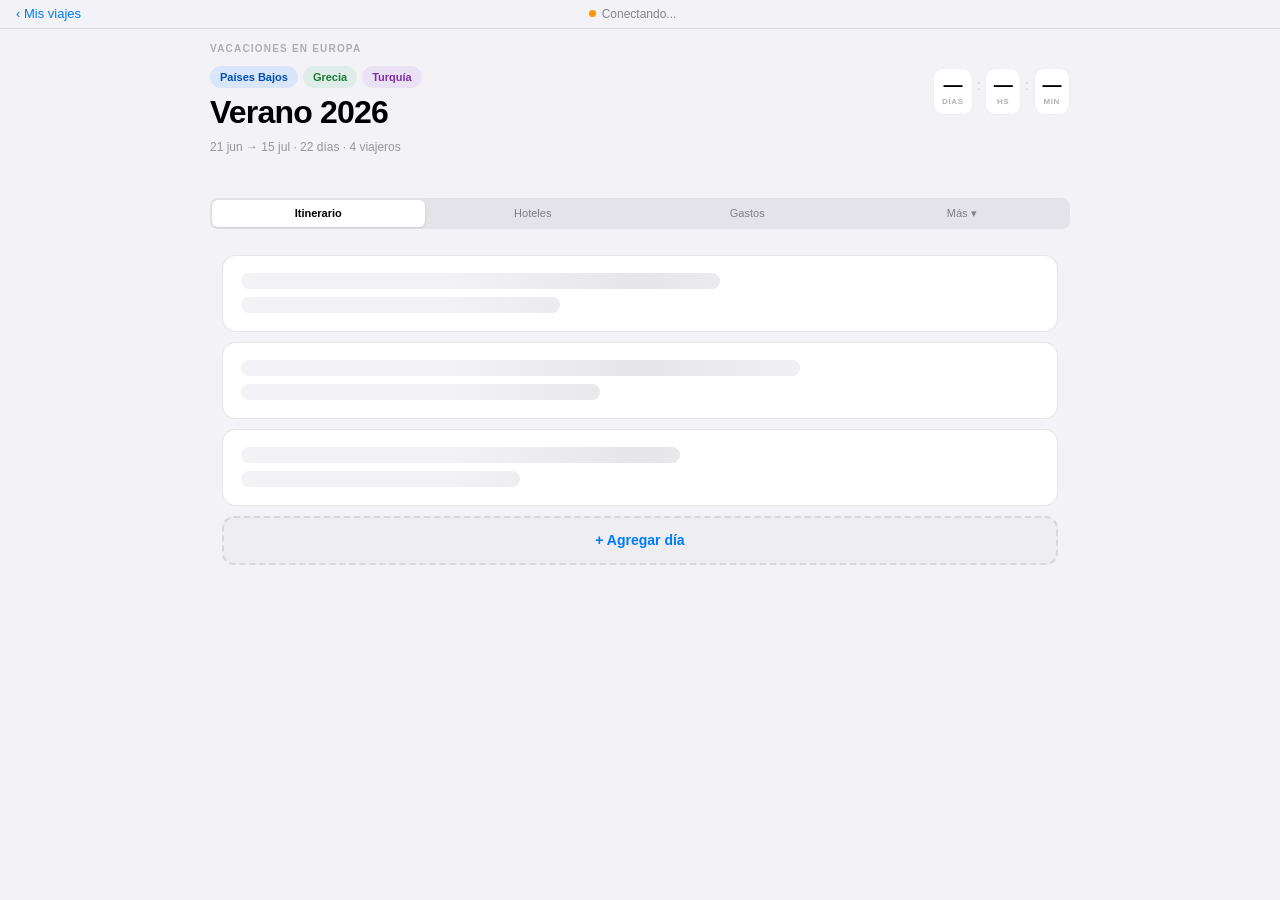
==== app.html @ 36679f36 "rename: tripplanner.html → app.html, update all references Co-Authored-By: Claude Sonnet 4.6 <norepl" ====
<!DOCTYPE html>
<html lang="es">
<head>
<meta charset="UTF-8">
<meta name="viewport" content="width=device-width, initial-scale=1.0, viewport-fit=cover">
<title>TABI</title>
<meta name="mobile-web-app-capable" content="yes">
<meta name="apple-mobile-web-app-capable" content="yes">
<meta name="apple-mobile-web-app-status-bar-style" content="default">
<meta name="apple-mobile-web-app-title" content="TABI">
<meta name="theme-color" content="#F2F2F7">
<link rel="apple-touch-icon" href="tabi-icon.png">
<link rel="icon" type="image/png" href="tabi-icon.png">
<meta name="description" content="TABI — Tu app de viajes compartidos">
<meta http-equiv="Cache-Control" content="no-cache, no-store, must-revalidate">
<meta http-equiv="Pragma" content="no-cache">
<meta http-equiv="Expires" content="0">
<link rel="preconnect" href="https://fonts.googleapis.com">
<link rel="preconnect" href="https://fonts.gstatic.com" crossorigin>
<link href="https://fonts.googleapis.com/css2?family=Lato:wght@400;700&display=swap" rel="stylesheet">
<style>
*{box-sizing:border-box;margin:0;padding:0}
:root{
  --bg:#F2F2F7;--card:#FFFFFF;--sand:#F2F2F7;--sand2:#E5E5EA;
  --ink:#000;--ink2:#1C1C1E;--muted:rgba(60,60,67,.6);--muted2:rgba(60,60,67,.35);
  --border:rgba(60,60,67,.12);--border-s:rgba(60,60,67,.08);
  --accent:#007AFF;--accent-light:rgba(0,122,255,.08);
  --success:#34C759;--warn:#FF9500;--terra:#FF3B30;--terra-light:#FFF5F5;
  --stat:#000;--tr:0.2s;--page-bg:#F2F2F7;
  --hero-bg:#F2F2F7;--hero-bg2:#F2F2F7;--hero-accent:#007AFF;
  --hero-s1:#007AFF;--hero-s2:#34C759;--hero-s3:#FF9500;
  --nav-bg:#F2F2F7;--nav-border:rgba(60,60,67,.12);--nav-active:#000;
}
[data-theme="grecia"]{--page-bg:#F2F2F7}
[data-theme="turquia"]{--page-bg:#F2F2F7}
body,div,button,input,select,textarea,span,p{transition:none;}
html{scroll-behavior:smooth;-webkit-text-size-adjust:100%}
body{font-family:-apple-system,BlinkMacSystemFont,'SF Pro Text','Helvetica Neue',sans-serif;background:var(--bg);color:var(--ink);font-size:16px;line-height:1.5;-webkit-font-smoothing:antialiased}
.nav{-webkit-overflow-scrolling:touch}
button,a,[onclick]{-webkit-tap-highlight-color:transparent}
input,select,textarea{-webkit-appearance:none;appearance:none;border-radius:9px}
.sync-bar{background:var(--bg);color:var(--muted);font-size:12px;font-weight:500;text-align:center;padding:4px 16px;display:flex;align-items:center;justify-content:space-between;border-bottom:0.5px solid var(--border);position:sticky;top:0;z-index:101}
.sdot{width:7px;height:7px;border-radius:50%;background:#34C759;flex-shrink:0;transition:background .3s}
.sdot.warn{background:#FF9500}.sdot.err{background:#FF3B30}
.hero{background:var(--bg);color:var(--ink);padding:12px 20px 20px;position:relative}
.hero::after{display:none}
.hi{max-width:860px;margin:0 auto}
.hero-dest{display:none}
.hero h1{font-weight:700;font-size:30px;line-height:1.05;letter-spacing:-.5px;color:#000;font-family:-apple-system,BlinkMacSystemFont,'SF Pro Display',sans-serif}
.hero h1 em{font-style:italic;font-weight:300;color:rgba(60,60,67,.45);font-size:88%}
.hero-sub{font-size:12px;color:rgba(60,60,67,.5);margin-top:3px;margin-bottom:8px;font-weight:400}
.travelers{display:flex;align-items:center;flex-wrap:nowrap;gap:0;margin-bottom:0}
.traveler{display:flex;align-items:center;gap:0}
.av{width:26px;height:26px;border-radius:50%;display:flex;align-items:center;justify-content:center;font-size:9px;font-weight:700;flex-shrink:0;border:2.5px solid var(--bg);overflow:hidden;cursor:pointer;position:relative;margin-left:-6px}
.av img{width:100%;height:100%;object-fit:cover;display:block}
.av.np{background:var(--avbg,#1B5E8E);color:#fff}
.av1{--avbg:#1B5E8E}.av2{--avbg:#7B3020}.av3{--avbg:#155A30}.av4{--avbg:#5E2E8E}
.av-up{position:absolute;bottom:-2px;right:-2px;width:14px;height:14px;background:var(--nav-bg);border-radius:50%;display:flex;align-items:center;justify-content:center;font-size:7px;border:1.5px solid #fff;pointer-events:none;cursor:pointer;opacity:.85}
.traveler span{display:none}
.traveler:first-child .av{margin-left:0}
.traveler-names{font-size:11px;color:rgba(60,60,67,.5);margin-left:8px;font-weight:400}
.theme-row{display:none;align-items:center;gap:6px;margin-top:1.25rem;background:rgba(0,0,0,.2);border-radius:10px;padding:7px 12px;flex-wrap:wrap}
.theme-row span{font-size:11px;color:rgba(255,255,255,.45);font-weight:700;letter-spacing:.1em;text-transform:uppercase}
.tbtn{border:2px solid transparent;border-radius:16px;padding:4px 12px;font-size:12px;font-weight:700;cursor:pointer;font-family:'Lato',sans-serif;opacity:.7;transition:all .3s}
.tbtn:hover{opacity:1}.tbtn.on{opacity:1;border-color:rgba(255,255,255,.7);color:#fff}
.tbtn[data-t="amsterdam"]{background:rgba(40,116,166,.6);color:#A8D4F5}
.tbtn[data-t="grecia"]{background:rgba(26,143,202,.6);color:#AADDF5}
.tbtn[data-t="turquia"]{background:rgba(0,131,143,.6);color:#A0EEF5}
.hero-stats{display:none}
.hstat p:first-child{font-size:10px;letter-spacing:.14em;text-transform:uppercase;color:rgba(255,255,255,.4);margin-bottom:2px;font-weight:700}
.hstat p:last-child{font-family:-apple-system,BlinkMacSystemFont,'SF Pro Display',sans-serif;font-size:1.8rem;font-weight:700}
.ebanner{background:#FFF8E7;border-bottom:2px solid #E8A020;padding:.6rem 2rem;font-size:14px;font-weight:700;color:#7A4A00;text-align:center;display:none}
.ebanner.show{display:block}
.nav-wrap{background:var(--bg);position:sticky;top:0;z-index:100;border-bottom:none;padding:6px 14px 0}
.nav-wrap::after{display:none}
.nav{max-width:860px;margin:0 auto;display:flex;background:rgba(118,118,128,.12);border-radius:8px;padding:2px;gap:2px;overflow:hidden;scrollbar-width:none}
.nav::-webkit-scrollbar{display:none}
.ntab{flex:1;padding:5px 4px;font-size:11px;font-weight:500;color:rgba(60,60,67,.6);cursor:pointer;white-space:nowrap;border-bottom:none;border-radius:6px;text-align:center;transition:all .15s;margin-bottom:0;min-width:0;overflow:hidden;text-overflow:ellipsis}
.ntab:hover{color:#000}.ntab.active{color:#000;font-weight:600;background:#fff;box-shadow:0 1px 3px rgba(0,0,0,.1)}
.ntab-edit{color:var(--accent) !important;font-size:11px}
.main{max-width:860px;margin:0 auto;padding:1rem}
.section{display:none}.section.active{display:block}
.stats-grid{display:grid;grid-template-columns:repeat(4,minmax(0,1fr));gap:10px;margin-bottom:1.75rem}
.scard{background:var(--card);border:1.5px solid var(--border);border-radius:12px;padding:14px;text-align:center}
.scard p:first-child{font-size:11px;text-transform:uppercase;letter-spacing:.1em;color:var(--muted);margin-bottom:4px;font-weight:700}
.scard p:last-child{font-family:-apple-system,BlinkMacSystemFont,'SF Pro Display',sans-serif;font-size:1.9rem;font-weight:700;color:var(--stat)}

/* WEATHER CHIP */
.weather-chip{display:inline-flex;align-items:center;gap:5px;font-size:12px;font-weight:700;padding:3px 10px;border-radius:12px;background:rgba(255,255,255,.12);color:rgba(255,255,255,.9);margin-left:8px;vertical-align:middle}
.weather-chip-day{display:inline-flex;align-items:center;gap:5px;font-size:12px;font-weight:700;padding:3px 10px;border-radius:12px;background:var(--accent-light);color:var(--accent);border:1px solid var(--border-s)}

/* DAY CARDS */
.day-card{background:#fff;border-radius:12px;margin-bottom:6px;overflow:hidden;scroll-margin-top:140px}
.day-hd{display:flex;align-items:center;gap:10px;padding:12px 14px;cursor:pointer}
.cpill{font-size:11px;font-weight:700;letter-spacing:.06em;text-transform:uppercase;padding:4px 11px;border-radius:20px;white-space:nowrap;flex-shrink:0}
.p-amsterdam{background:rgba(0,122,255,.1);color:#004DB3}
.p-grecia{background:rgba(52,199,89,.1);color:#1A7A35}
.p-turquia{background:rgba(175,82,222,.1);color:#7B2FA8}
.p-transito{background:rgba(142,142,147,.12);color:#48484A}
.day-info{flex:1;min-width:0;cursor:pointer}
.day-info strong{font-size:15px;font-weight:600;display:block;color:#000;line-height:1.3}
.day-info .day-meta{font-size:12px;color:var(--muted);display:flex;align-items:center;gap:5px;flex-wrap:wrap;margin-top:2px}
.day-actions{display:flex;gap:6px;align-items:center}
.ibtn{background:var(--card);border:0.5px solid var(--border);border-radius:8px;padding:5px 10px;cursor:pointer;font-size:13px;font-weight:500;color:var(--ink2);white-space:nowrap}
.ibtn:hover{background:var(--accent-light);border-color:var(--accent)}
.chev{font-size:13px;color:#C7C7CC;transition:transform .2s;cursor:pointer;flex-shrink:0;font-weight:300;width:32px;height:32px;display:flex;align-items:center;justify-content:center;border-radius:8px;margin:-4px}
.chev.open{transform:rotate(90deg)}
.day-body{display:none;border-top:0.5px solid var(--border-s)}.day-body.open{display:block}
.elist{padding:.2rem .6rem .4rem}

/* EVENT CARDS */
.ecard{background:var(--card);border:none;border-radius:0;margin:0;overflow:hidden;border-bottom:0.5px solid var(--border-s)}
.ecard-hd{display:flex;gap:10px;align-items:center;padding:10px 14px}
.ecard-opts-btn{width:28px;height:28px;border-radius:6px;border:none;background:rgba(60,60,67,.06);cursor:pointer;display:flex;align-items:center;justify-content:center;font-size:14px;color:var(--muted);flex-shrink:0;transition:background .15s}
.ecard-opts-btn:hover{background:var(--accent-light);color:var(--accent)}
.etype-icon{width:10px;height:10px;border-radius:50%;display:flex;align-items:center;justify-content:center;font-size:0;flex-shrink:0}
.etype-vuelo{background:#007AFF}.etype-hotel{background:#34C759}.etype-actividad{background:#FF9500}
.etype-restaurante{background:#FF2D55}.etype-traslado{background:#8E8E93}.etype-otro{background:#AF52DE}
.ecard-main{flex:1;min-width:0}
.ecard-title{font-size:15px;font-weight:500;color:#000;display:flex;align-items:center;gap:6px;flex-wrap:wrap;min-width:0}
.ecard-sub{font-size:13px;color:var(--muted);margin-top:2px}
.ecard-time{font-size:12px;font-weight:700;color:var(--accent);background:var(--accent-light);padding:2px 8px;border-radius:8px;white-space:nowrap;flex-shrink:0}
.ecard-actions{display:flex;gap:4px;align-items:flex-start;flex-shrink:0}
.badge-pago{font-size:9px;font-weight:600;padding:2px 6px;border-radius:20px;white-space:nowrap}
.badge-pago.si{background:rgba(52,199,89,.15);color:#1A7A35}
.badge-pago.no{background:rgba(255,149,0,.15);color:#A05000}
.edetails{padding:0 1rem .7rem 3.5rem;display:grid;grid-template-columns:1fr 1fr;gap:6px}
.edetail{background:var(--sand);border-radius:8px;padding:6px 9px;border:1px solid var(--border-s)}
.edetail label{font-size:10px;text-transform:uppercase;letter-spacing:.07em;color:var(--muted);display:block;margin-bottom:2px;font-weight:700}
.edetail p{font-size:13px;font-weight:700;color:var(--ink);word-break:break-word}
.edetail.full{grid-column:1/-1}
.edetail a{color:var(--accent);text-decoration:none;font-weight:700}

/* ACTION BUTTONS on events */
.ecard-btns{display:flex;gap:6px;flex-wrap:wrap;padding:0 1rem .75rem 3.5rem}
.action-btn{display:inline-flex;align-items:center;gap:5px;font-size:12px;font-weight:700;padding:6px 12px;border-radius:8px;border:1.5px solid var(--border);background:var(--card);color:var(--ink2);cursor:pointer;text-decoration:none;transition:all .15s;min-height:36px;white-space:nowrap}
.action-btn:hover{background:var(--accent-light);border-color:var(--accent);color:var(--accent)}
/* PRIMARY — full color, prominent */
.action-btn.action-primary{background:var(--accent);color:#fff;border-color:var(--accent);font-size:13px;padding:8px 16px}
.action-btn.action-primary:hover{opacity:.88;background:var(--accent)}
/* SECONDARY — outlined, subtle */
.action-btn.action-secondary{background:var(--card);color:var(--accent);border-color:var(--accent);font-size:12px}
.action-btn.action-secondary:hover{background:var(--accent-light)}
/* Legacy classes kept for compat */
.action-btn.flight{border-color:#B5CCEE;color:#1E4F8C;background:#DDEEFF}
.action-btn.maps{border-color:#A5CCB5;color:#1A6B3A;background:#DDEEE5}
.action-btn.route{border-color:#E0C090;color:#6A3500;background:#FFF0D8}

/* ROUTE CONNECTOR */
.route-connector{display:flex;align-items:center;gap:8px;padding:4px 1rem 4px 3.5rem;margin:0}
.route-line{width:2px;height:20px;background:var(--border);border-radius:1px;flex-shrink:0;margin-left:17px}
.route-btn{font-size:11px;font-weight:700;color:var(--accent);background:var(--accent-light);border:1px solid var(--border-s);border-radius:8px;padding:3px 10px;cursor:pointer;text-decoration:none;white-space:nowrap}
.route-btn:hover{background:var(--accent);color:#fff}

/* HOTELS */
.hotel-card{background:var(--card);border:none;border-radius:12px;padding:1.25rem;margin-bottom:8px}
.hotel-head{display:flex;align-items:flex-start;justify-content:space-between;margin-bottom:12px;gap:10px}
.hotel-name{font-size:1.1rem;font-weight:700;color:#000}
.hfields{display:grid;grid-template-columns:repeat(auto-fit,minmax(120px,1fr));gap:10px;margin-bottom:10px}
.hfield{background:var(--sand);border:1px solid var(--sand2);border-radius:8px;padding:9px 11px}
.hfield label{font-size:10px;text-transform:uppercase;letter-spacing:.08em;color:var(--muted);display:block;margin-bottom:3px;font-weight:700}
.hfield p{font-size:14px;font-weight:700;color:var(--ink)}
.hfield a{color:var(--accent);font-weight:700;text-decoration:none;font-size:13px}
.hotel-obs{font-size:13px;color:var(--warn);background:var(--terra-light);border-left:3px solid var(--terra);border-radius:0 8px 8px 0;padding:9px 13px;font-weight:700;line-height:1.5}

/* CHECKLIST */
.prog-wrap{margin-bottom:1.75rem}
.prog-label{display:flex;justify-content:space-between;margin-bottom:6px}
.prog-label span{font-size:14px;color:var(--ink2);font-weight:700}
.prog-label strong{font-size:14px;color:var(--success);font-weight:700}
.pbar{height:8px;background:var(--border-s);border-radius:4px;overflow:hidden;border:1px solid var(--border)}
.pfill{height:100%;background:var(--success);border-radius:4px;transition:width .4s ease}
.cgroup{margin-bottom:1.75rem}
.cg-title{font-size:12px;text-transform:uppercase;letter-spacing:.14em;color:var(--stat);font-weight:700;margin-bottom:8px;padding-bottom:8px;border-bottom:2px solid var(--border);display:flex;justify-content:space-between;align-items:center}
.citem{display:flex;align-items:flex-start;gap:12px;padding:9px 0;border-bottom:1px solid var(--border-s)}
.citem:last-child{border-bottom:none}
.citem input[type=checkbox]{width:20px;height:20px;margin-top:1px;cursor:pointer;accent-color:var(--success);flex-shrink:0}
.citem label{font-size:15px;color:var(--ink);cursor:pointer;flex:1;line-height:1.5}
.citem.done label{text-decoration:line-through;color:var(--muted)}

/* NOTAS */
.note-card{background:var(--card);border:1.5px solid var(--border);border-radius:14px;padding:1.1rem 1.35rem;margin-bottom:10px}
.note-hd{display:flex;align-items:center;gap:10px;margin-bottom:8px}
.note-hd strong{font-size:14px;font-weight:700;color:var(--ink)}
.note-hd time{font-size:12px;color:var(--muted);margin-left:auto;font-weight:700}
.xbtn{background:none;border:none;cursor:pointer;color:var(--muted);font-size:18px;padding:0 3px;line-height:1}
.xbtn:hover{color:#c0392b}
.note-text{font-size:15px;color:var(--ink2);line-height:1.65}
.compose{background:var(--card);border:1.5px solid var(--border);border-radius:14px;padding:1.1rem 1.35rem;margin-top:6px}
.compose textarea{width:100%;background:none;border:none;outline:none;font-family:'Lato',sans-serif;font-size:15px;color:var(--ink);resize:none;line-height:1.65}
.compose-ft{display:flex;align-items:center;justify-content:space-between;margin-top:10px;padding-top:10px;border-top:1px solid var(--border-s);flex-wrap:wrap;gap:8px}
.pbtns{display:flex;gap:7px;flex-wrap:wrap}
.pbtn{width:36px;height:36px;border-radius:50%;border:3px solid transparent;cursor:pointer;font-size:11px;font-weight:700;display:flex;align-items:center;justify-content:center;overflow:hidden}
.pbtn.sel{border-color:var(--ink)}
.post-btn{font-size:14px;font-family:'Lato',sans-serif;padding:8px 20px;background:var(--accent);color:#fff;border:none;border-radius:8px;cursor:pointer;font-weight:700}

/* FOTOS */
.photos-grid{display:grid;grid-template-columns:repeat(auto-fill,minmax(110px,1fr));gap:8px;margin-bottom:10px}
.photo-thumb{position:relative;border-radius:10px;overflow:hidden;aspect-ratio:1;border:2px solid var(--border);cursor:pointer;background:var(--sand)}
.photo-thumb img{width:100%;height:100%;object-fit:cover;display:block}
.photo-owner{position:absolute;bottom:0;left:0;right:0;background:rgba(13,43,78,.82);padding:4px 6px;font-size:11px;font-weight:700;color:#fff;text-align:center}
.photo-del{position:absolute;top:4px;right:4px;background:rgba(170,20,20,.88);border:none;border-radius:50%;width:24px;height:24px;cursor:pointer;font-size:14px;color:#fff;display:none;align-items:center;justify-content:center;font-weight:700;line-height:1}
.photo-thumb:hover .photo-del{display:flex}
@media(hover:none){.photo-del{display:flex !important;opacity:.85}}
.add-photo-btn{display:flex;align-items:center;justify-content:center;gap:8px;padding:14px;border:2px dashed var(--border);border-radius:12px;cursor:pointer;font-size:15px;font-weight:700;color:var(--accent);background:var(--accent-light);margin-top:4px}
.upload-prog{background:var(--accent-light);border:1px solid var(--border);border-radius:8px;padding:10px 14px;font-size:13px;font-weight:700;color:var(--stat);margin-top:8px;display:none}
.vbg{display:none;position:fixed;inset:0;background:rgba(10,22,40,.93);z-index:300;align-items:center;justify-content:center;flex-direction:column;padding:1rem}
.vbg.open{display:flex}
.vimg{max-width:94vw;max-height:80vh;border-radius:12px;object-fit:contain}
.vcap{color:rgba(255,255,255,.85);font-size:14px;margin-top:10px;font-weight:700;text-align:center}
.vclose{position:absolute;top:18px;right:22px;background:rgba(255,255,255,.18);border:none;border-radius:50%;width:44px;height:44px;cursor:pointer;font-size:24px;color:#fff;display:flex;align-items:center;justify-content:center;font-weight:700}

/* PERFILES */
.profile-card{background:var(--card);border:1.5px solid var(--border);border-radius:16px;padding:1.25rem;margin-bottom:10px}
.profile-hd{display:flex;align-items:center;gap:14px;margin-bottom:1rem;padding-bottom:1rem;border-bottom:1px solid var(--border-s)}
.profile-av{width:56px;height:56px;border-radius:50%;font-size:16px;font-weight:700;flex-shrink:0;border:2.5px solid var(--border-s);overflow:hidden;cursor:pointer;display:flex;align-items:center;justify-content:center;position:relative}
.profile-av img{width:100%;height:100%;object-fit:cover}
.profile-av .av-up{position:absolute;bottom:0;right:0;width:20px;height:20px;background:var(--nav-bg);border-radius:50%;display:flex;align-items:center;justify-content:center;font-size:11px;border:2px solid #fff;pointer-events:none}
.profile-name{font-size:17px;font-weight:600;color:var(--ink);letter-spacing:-.3px}
.profile-sub{font-size:12px;color:var(--success);font-weight:600;margin-top:2px}
.profile-sub.incomplete{color:var(--muted)}
.profile-fields{display:grid;grid-template-columns:1fr 1fr;gap:8px}
.pf{background:var(--sand);border-radius:10px;padding:10px 12px;border:1px solid var(--border-s)}
.pf.full{grid-column:1/-1}
.pf-lbl{font-size:10px;text-transform:uppercase;letter-spacing:.08em;color:var(--muted);font-weight:700;margin-bottom:4px}
.pf-val{font-size:13px;color:var(--ink2);line-height:1.5;font-weight:400}
.pf-empty{color:var(--muted2);font-style:italic;font-size:13px}
.edit-prof-btn{margin-top:10px;width:100%;padding:10px;border:none;border-radius:10px;background:var(--accent-light);font-family:-apple-system,BlinkMacSystemFont,sans-serif;font-size:14px;font-weight:600;color:var(--accent);cursor:pointer}
.edit-prof-btn:hover{opacity:.8}
.add-row{display:flex;align-items:center;justify-content:center;gap:8px;padding:12px;border:2px dashed var(--border);border-radius:12px;cursor:pointer;font-size:14px;font-weight:700;color:var(--accent);margin-top:6px;background:rgba(0,0,0,.02)}
.add-row:hover{background:var(--accent-light)}
.loading{text-align:center;padding:2rem;color:var(--muted);font-size:15px;font-weight:700}

/* MODAL */
.mbg{display:none;position:fixed;inset:0;background:rgba(10,22,40,.65);z-index:200;align-items:flex-end;justify-content:center;padding:0;pointer-events:none}
.mbg.open{display:flex;pointer-events:none}
.mbox{background:var(--card);border-radius:20px 20px 0 0;width:100%;max-width:540px;max-height:92vh;overflow-y:hidden;border:2px solid var(--border);border-bottom:none;animation:slideUp .28s cubic-bezier(.32,1,.46,1);pointer-events:all;display:flex;flex-direction:column}
@keyframes slideUp{from{transform:translateY(100%);opacity:.5}to{transform:translateY(0);opacity:1}}
.mbox-handle{width:40px;height:4px;background:var(--border);border-radius:2px;margin:1rem auto .5rem;display:block;flex-shrink:0}
.mbox-body{flex:1;overflow-y:auto;padding:0 1.75rem}
@media(min-width:641px){.mbg{align-items:center;padding:1rem}.mbox{border-radius:20px;border-bottom:2px solid var(--border)}.mbox-handle{display:none}}
.mbox h3{font-family:-apple-system,BlinkMacSystemFont,'SF Pro Display',sans-serif;font-size:20px;font-weight:700;margin:0;padding:1rem 1.75rem .75rem;display:flex;justify-content:space-between;align-items:center;color:var(--stat);flex-shrink:0}
.mbox h3 button{background:none;border:none;cursor:pointer;font-size:24px;color:var(--muted);line-height:1}
.frow{margin-bottom:12px}
.frow label{font-size:12px;text-transform:uppercase;letter-spacing:.08em;color:var(--ink2);display:block;margin-bottom:4px;font-weight:700}
.frow input,.frow select,.frow textarea{width:100%;padding:10px 12px;border:2px solid var(--border);border-radius:9px;font-family:'Lato',sans-serif;font-size:15px;color:var(--ink);background:var(--sand);outline:none}
.frow input:focus,.frow select:focus,.frow textarea:focus{border-color:var(--accent)}
.frow textarea{resize:vertical;min-height:70px}
.frow input[type=time],.frow input[type=date]{cursor:pointer}
.f2{display:grid;grid-template-columns:1fr 1fr;gap:10px}
.f3{display:grid;grid-template-columns:1fr 1fr 1fr;gap:10px}
.mft{flex-shrink:0;padding:1rem 1.75rem 1.5rem;border-top:.5px solid rgba(60,60,67,.1);background:var(--card);display:flex;gap:8px;flex-wrap:wrap}
.bcnl{padding:9px 18px;border:2px solid var(--border);border-radius:9px;background:none;font-family:'Lato',sans-serif;font-size:14px;cursor:pointer;color:var(--muted);font-weight:700}
.bsav{padding:9px 18px;border:none;border-radius:9px;background:var(--accent);color:#fff;font-family:'Lato',sans-serif;font-size:14px;cursor:pointer;font-weight:700}
.bdel{padding:9px 18px;border:none;border-radius:9px;background:#B02020;color:#fff;font-family:'Lato',sans-serif;font-size:14px;cursor:pointer;font-weight:700}
.sep{font-size:11px;text-transform:uppercase;letter-spacing:.1em;color:var(--muted);font-weight:700;padding:.5rem 0 .25rem;border-top:1px solid var(--border-s);margin-top:4px}
.pago-row{display:flex;align-items:center;gap:10px;padding:10px 12px;background:var(--sand);border-radius:9px;border:2px solid var(--border)}
.pago-row label{font-size:14px;font-weight:700;color:var(--ink2);flex:1}
.pago-toggle{display:flex;gap:6px}
.ptbtn{padding:5px 14px;border-radius:8px;font-size:13px;font-weight:700;border:2px solid var(--border);cursor:pointer;font-family:'Lato',sans-serif;background:var(--card);color:var(--muted)}
.ptbtn.si{background:#E5F4EB;color:#1A6B3A;border-color:#A0CCB0}
.ptbtn.no{background:#FFF3E0;color:#8B4500;border-color:#E0B870}
.etype-grid{display:grid;grid-template-columns:repeat(3,1fr);gap:8px;margin-bottom:4px}
.etype-btn{border:2px solid var(--border);border-radius:10px;padding:10px 6px;cursor:pointer;text-align:center;font-family:'Lato',sans-serif;font-size:13px;font-weight:700;color:var(--ink2);background:var(--sand)}
.etype-btn:hover{border-color:var(--accent);background:var(--accent-light)}
.etype-btn.sel{border-color:var(--accent);background:var(--accent-light);color:var(--accent)}
.etype-btn span{display:block;font-size:22px;margin-bottom:4px}
.auto-calc{font-size:11px;color:var(--success);font-weight:700;padding:4px 8px;background:#E5F4EB;border-radius:6px;display:inline-block;margin-top:4px}
/* Hotel selector in event form */
.hotel-select-row{background:var(--accent-light);border:2px solid var(--accent);border-radius:9px;padding:10px 12px;margin-bottom:8px}
.hotel-select-row label{font-size:12px;font-weight:700;color:var(--accent);text-transform:uppercase;letter-spacing:.06em;display:block;margin-bottom:6px}
.hotel-select-row select{width:100%;padding:8px 10px;border:1.5px solid var(--border);border-radius:8px;font-family:'Lato',sans-serif;font-size:14px;color:var(--ink);background:var(--card);outline:none}


/* ── RESPONSIVE: all phones ── */
@media(max-width:640px){
  /* Layout */
  .hero{padding:4px 16px 12px}
  .main{padding:1rem}
  .nav{padding:2px;background:rgba(118,118,128,.12)}
  .ntab{padding:5px 3px;font-size:11px;white-space:nowrap;overflow:hidden;text-overflow:ellipsis}

  /* Hero: hide theme row on tiny screens, show compact stats */
  .hero-sub{font-size:13px;margin-bottom:1.25rem}
  .hero-stats{gap:1.25rem;margin-top:1rem;padding-top:1rem}
  .hstat p:last-child{font-size:1.4rem}
  .travelers{gap:0}

  /* Stats grid 2 cols */
  .stats-grid{grid-template-columns:repeat(2,1fr);gap:8px}
  .scard p:last-child{font-size:1.5rem}

  /* Day cards: tighter */
  .day-hd{padding:.75rem 1rem;gap:8px}
  .day-info strong{font-size:14px}
  .cpill{font-size:10px;padding:3px 8px}
  .elist{padding:.2rem .5rem}

  /* Event cards: optimize for thumb */
  .ecard-hd{padding:.6rem .75rem;gap:8px}
  .etype-icon{width:34px;height:34px;font-size:16px}
  .ecard-title{font-size:14px;gap:5px}
  .ecard-time{font-size:11px;padding:2px 6px}
  .edetails{padding:0 .75rem .6rem 3rem;grid-template-columns:1fr}
  .edetail{padding:6px 9px}
  .edetail label{font-size:9px}
  .edetail p{font-size:12px}
  .ecard-btns{padding:0 .75rem .6rem 3rem;gap:5px}
  .action-btn{font-size:11px;padding:4px 10px}
  .route-connector{padding:3px .75rem 3px 3rem}
  .route-btn{font-size:10px;padding:3px 8px}

  /* Forms */
  .f2,.f3{grid-template-columns:1fr}
  .mbox h3{font-size:17px;padding:.85rem 1.25rem .6rem}
  .mbox-body{padding:0 1.25rem}
  .mft{padding:.85rem 1.25rem 1.25rem}
  .frow input,.frow select,.frow textarea{font-size:16px} /* prevents iOS zoom */
  .etype-grid{grid-template-columns:repeat(3,1fr);gap:6px}
  .etype-btn{padding:8px 4px;font-size:11px}
  .etype-btn span{font-size:18px}
  .subtipo-grid{grid-template-columns:repeat(4,1fr) !important;gap:5px}
  .subtipo-btn{padding:6px 2px;font-size:10px}
  .subtipo-btn span{font-size:16px}
  .participantes-grid{grid-template-columns:repeat(2,1fr)}
  .part-btn{padding:7px 8px;font-size:12px}
  .hotel-select-row{padding:8px 10px}
  .pago-toggle{gap:4px}
  .ptbtn{padding:5px 10px;font-size:12px}
  .mft{gap:6px}
  .bcnl,.bsav,.bdel{padding:9px 14px;font-size:13px}

  /* Hotels */
  .hotel-card{padding:1rem}
  .hfields{grid-template-columns:repeat(2,1fr)}
  .hotel-head{flex-direction:column;gap:6px}

  /* Checklist */
  .citem label{font-size:14px}

  /* Notes */
  .compose{padding:.9rem 1rem}

  /* Photos */
  .photos-grid{grid-template-columns:repeat(auto-fill,minmax(90px,1fr))}

  /* Profiles */
  .profile-card{padding:1.1rem}
  .profile-fields{grid-template-columns:1fr}
  .pf.full{grid-column:1}

  /* Resumen */
  .counter-grid{grid-template-columns:repeat(3,1fr);gap:7px}
  .counter-card{padding:.7rem .5rem}
  .counter-card .ico{font-size:22px;margin-bottom:3px}
  .counter-card .num{font-size:1.5rem}
  .counter-card .lbl{font-size:9px}
  .export-btns{grid-template-columns:1fr}
  .map-container{height:260px}
  .resumen-hero{padding:1.5rem 1rem}
  .resumen-hero h2{font-size:1.3rem}
}

/* ── iPhone SE / very small (375px and under) ── */
@media(max-width:375px){
  .ntab{padding:4px 2px;font-size:10px}
  .hero h1{font-size:1.7rem}
  .counter-grid{grid-template-columns:repeat(3,1fr)}
  .counter-card .num{font-size:1.3rem}
  .stats-grid{gap:6px}
  .theme-row{padding:5px 8px;gap:4px}
  .tbtn{font-size:11px;padding:3px 8px}
  .subtipo-grid{grid-template-columns:repeat(4,1fr) !important}
}

/* ── iPad / tablet ── */
@media(min-width:641px) and (max-width:1024px){
  .main{padding:1.5rem}
  .f2{grid-template-columns:1fr 1fr}
  .etype-grid{grid-template-columns:repeat(3,1fr)}
}

/* ── Safe area for iPhone notch / Dynamic Island ── */
@supports(padding:max(0px)){
  .nav-wrap{padding-left:env(safe-area-inset-left);padding-right:env(safe-area-inset-right)}
  .main{padding-left:max(12px,env(safe-area-inset-left));padding-right:max(12px,env(safe-area-inset-right))}
  .hero{padding-left:max(16px,env(safe-area-inset-left));padding-right:max(16px,env(safe-area-inset-right))}
}

/* PARTICIPANTES */
.participantes-grid{display:grid;grid-template-columns:repeat(2,1fr);gap:8px;margin-top:4px}
.part-btn{display:flex;align-items:center;gap:8px;padding:8px 10px;border:2px solid var(--border);border-radius:9px;cursor:pointer;font-size:13px;font-weight:700;color:var(--muted);background:var(--sand);transition:all .15s;user-select:none}
.part-btn.sel{border-color:var(--accent);background:var(--accent-light);color:var(--accent)}
.costo-pp{font-size:13px;color:var(--success);font-weight:700;margin-top:6px;padding:6px 10px;background:#E5F4EB;border-radius:8px;display:none}
.costo-pp.show{display:block}

/* RESUMEN DE GASTOS */
.gasto-total-bar{background:var(--card);border:1.5px solid var(--border);border-radius:16px;padding:1.25rem;margin-bottom:1rem;overflow:hidden;position:relative;}
.gasto-total-bar::before{content:'';position:absolute;top:0;left:0;right:0;height:3px;background:linear-gradient(90deg,var(--accent),var(--success),var(--warn));}
.gasto-total-bar h3{font-size:12px;font-weight:700;text-transform:uppercase;letter-spacing:.1em;color:var(--muted);margin-bottom:1rem;}
.gasto-grid{display:grid;grid-template-columns:repeat(2,1fr);gap:8px}
.gasto-card{background:var(--sand);border-radius:12px;padding:12px 14px;border:1px solid var(--border-s)}
.gasto-card label{font-size:10px;text-transform:uppercase;letter-spacing:.08em;color:var(--muted);display:block;margin-bottom:4px;font-weight:700}
.gasto-card p{font-size:1.4rem;font-family:-apple-system,BlinkMacSystemFont,'SF Pro Display',sans-serif;font-weight:700;color:var(--ink)}
.gasto-card p small{font-size:11px;font-family:'Lato',sans-serif;color:var(--muted);font-weight:400}
.gasto-section-lbl{font-size:11px;font-weight:700;text-transform:uppercase;letter-spacing:.1em;color:var(--muted);margin:1.25rem 0 6px;}
.gasto-by-cat{background:var(--card);border:1.5px solid var(--border);border-radius:14px;padding:1rem 1rem 0;margin-bottom:10px}
.gasto-by-cat h4{display:none}
.gasto-row{display:flex;align-items:center;justify-content:space-between;padding:11px 0;border-bottom:1px solid var(--border-s);font-size:14px}
.gasto-row:last-child{border-bottom:none;padding-bottom:1rem}
.gasto-row span:first-child{color:var(--ink2);font-weight:400}
.gasto-row span:last-child{font-weight:700;color:var(--ink)}
.gasto-person-card{background:var(--card);border:1.5px solid var(--border);border-radius:14px;padding:1rem;margin-bottom:8px}
.gasto-person-hd{display:flex;align-items:center;gap:10px;margin-bottom:10px}
.gasto-person-hd strong{font-size:15px;font-weight:600;color:var(--ink)}
.gasto-person-hd span{font-family:-apple-system,BlinkMacSystemFont,'SF Pro Display',sans-serif;font-size:1.3rem;font-weight:700;color:var(--stat);margin-left:auto}
.gasto-person-items{font-size:13px;color:var(--muted)}
.gasto-refresh{width:100%;padding:11px;border:1.5px solid var(--border);border-radius:10px;background:var(--accent-light);color:var(--accent);font-family:-apple-system,BlinkMacSystemFont,sans-serif;font-size:14px;font-weight:600;cursor:pointer;margin-bottom:1rem;display:flex;align-items:center;justify-content:center;gap:6px}
.badge-moneda{font-size:11px;font-weight:700;padding:2px 7px;border-radius:8px;background:var(--sand);color:var(--muted);border:1px solid var(--border-s);margin-left:4px}

/* SUBTIPO */
.subtipo-grid{display:grid;grid-template-columns:repeat(4,1fr);gap:6px;margin-top:4px}
.subtipo-btn{border:2px solid var(--border);border-radius:9px;padding:8px 4px;cursor:pointer;text-align:center;font-family:'Lato',sans-serif;font-size:11px;font-weight:700;color:var(--muted);background:var(--sand);transition:all .15s}
.subtipo-btn:hover{border-color:var(--accent);background:var(--accent-light)}
.subtipo-btn.sel{border-color:var(--accent);background:var(--accent-light);color:var(--accent)}
.subtipo-btn span{display:block;font-size:18px;margin-bottom:3px}

/* RESUMEN / TRAVEL BOOK */
.resumen-hero{background:var(--card);border:1.5px solid var(--border);border-radius:16px;padding:1.75rem;margin-bottom:1.25rem;overflow:hidden;position:relative;}
.resumen-hero::before{content:'';position:absolute;top:0;left:0;right:0;height:3px;background:linear-gradient(90deg,var(--accent),var(--success),var(--warn));}
.resumen-hero::after{display:none}
.resumen-hero h2{font-size:1.5rem;font-weight:700;color:var(--ink);font-family:-apple-system,BlinkMacSystemFont,'SF Pro Display',sans-serif;margin-bottom:.3rem}
.resumen-hero p{font-size:14px;color:var(--muted)}
.counter-grid{display:grid;grid-template-columns:repeat(3,1fr);gap:10px;margin-bottom:1.25rem}
.counter-card{background:var(--card);border:1.5px solid var(--border);border-radius:14px;padding:1rem;text-align:center}
.counter-card .ico{font-size:28px;margin-bottom:6px}
.counter-card .num{font-family:-apple-system,BlinkMacSystemFont,'SF Pro Display',sans-serif;font-size:2rem;font-weight:700;color:var(--stat);display:block}
.counter-card .lbl{font-size:11px;text-transform:uppercase;letter-spacing:.08em;color:var(--muted);font-weight:700}
.map-container{background:var(--card);border:1.5px solid var(--border);border-radius:14px;overflow:hidden;margin-bottom:1.25rem;height:320px}
.export-btns{display:grid;grid-template-columns:1fr 1fr;gap:10px;margin-bottom:1.25rem}
.export-btn{padding:12px;border:1.5px solid var(--border);border-radius:10px;background:var(--card);font-family:'Lato',sans-serif;font-size:14px;font-weight:700;cursor:pointer;display:flex;align-items:center;justify-content:center;gap:8px;color:var(--ink2)}
.export-btn:hover{background:var(--accent-light);border-color:var(--accent);color:var(--accent)}
.export-btn.primary{background:var(--accent);color:#fff;border-color:var(--accent)}
.export-btn.primary:hover{opacity:.85}

/* SKELETON LOADER */
@keyframes shimmer{0%{background-position:-400px 0}100%{background-position:400px 0}}
.skeleton{background:linear-gradient(90deg,var(--sand) 25%,var(--sand2) 50%,var(--sand) 75%);background-size:800px 100%;animation:shimmer 1.5s infinite;border-radius:8px;height:16px}
.skeleton-card{background:var(--card);border:1.5px solid var(--border);border-radius:14px;padding:1.1rem;margin-bottom:10px}

/* DATE NAV BAR */
.date-nav{position:sticky;top:37px;z-index:90;background:var(--bg);border-bottom:none;padding:10px 14px 0;overflow-x:auto;scrollbar-width:none;display:flex;gap:0;-webkit-overflow-scrolling:touch}
.date-nav::-webkit-scrollbar{display:none}
.date-pill{flex-shrink:0;width:44px;min-width:44px;padding:5px 0 7px;cursor:pointer;border-bottom:2px solid transparent;display:flex;flex-direction:column;align-items:center;gap:1px;overflow:hidden}

.date-pill.active{border-bottom-color:#000}

.date-pill.today.active{border-bottom-color:#007AFF}
.date-pill-day{font-size:9px;font-weight:600;color:rgba(60,60,67,.4);text-transform:uppercase;letter-spacing:.04em;display:block;width:100%;text-align:center;white-space:nowrap;overflow:hidden}
.date-pill-date{font-size:20px;font-weight:600;color:rgba(60,60,67,.3);line-height:1.1;display:block;width:100%;text-align:center;white-space:nowrap;overflow:hidden}
.date-pill-dot{width:4px;height:4px;border-radius:50%;background:#007AFF;margin-top:3px;opacity:0;flex-shrink:0}
.date-pill.has-events .date-pill-dot{opacity:.4}
.date-pill.today .date-pill-dot{background:#34C759}

/* DAY CARD — compact iOS style */
.day-card{background:#fff;border-radius:12px;margin-bottom:6px;overflow:hidden;scroll-margin-top:140px}
.day-hd{display:flex;align-items:center;gap:10px;padding:12px 14px;cursor:pointer}
.day-date-badge{flex-shrink:0;text-align:left;min-width:52px;display:flex;align-items:baseline;gap:4px}
.day-date-badge .ddb-day{font-size:11px;font-weight:600;text-transform:uppercase;letter-spacing:.04em;color:rgba(60,60,67,.4)}
.day-date-badge .ddb-num{font-size:17px;font-weight:600;font-family:-apple-system,BlinkMacSystemFont,sans-serif;color:rgba(60,60,67,.35);line-height:1}
.day-date-badge .ddb-mon{display:none}
.day-date-badge.today-badge .ddb-num{color:var(--success)}
.day-date-badge.today-badge .ddb-day{color:var(--success)}
.day-info{flex:1;min-width:0}
.day-info strong{font-size:15px;font-weight:600;display:block;color:#000;line-height:1.3}
.day-info .day-meta{font-size:12px;color:var(--muted);display:flex;align-items:center;gap:5px;flex-wrap:wrap;margin-top:2px}

/* CONTRAST IMPROVEMENTS */
/* Small text (labels, meta, muted) — high contrast */
.edetail label{font-size:10px;text-transform:uppercase;letter-spacing:.06em;color:var(--muted);display:block;margin-bottom:2px;font-weight:600}
.edetail p{font-size:13px;font-weight:500;color:#000;word-break:break-word}
.ecard-sub{font-size:12px;color:var(--muted);margin-top:1px;font-weight:400}
.ecard-time{font-size:12px;font-weight:500;color:var(--muted);white-space:nowrap;flex-shrink:0}
/* Medium text */
.day-info .day-meta{color:#3A5068}
.cpill{font-size:11px;font-weight:700;letter-spacing:.06em;text-transform:uppercase;padding:4px 11px;border-radius:20px;white-space:nowrap;flex-shrink:0}
/* Hero — large text can use lighter colors */
/* Badge contrast */
.badge-pago.si{background:rgba(52,199,89,.15);color:#1A7A35}
.badge-pago.no{background:rgba(255,149,0,.15);color:#A05000}
/* Checklist */
.citem label{font-size:15px;color:#0A1628;font-weight:600}
.cg-title{color:#0A2A45}
/* Hotel fields */
.hfield label{color:#2A4055;font-weight:700}
.hfield p{color:#0A1628;font-weight:700}
/* Note text */
.note-text{font-size:15px;color:#0A1628;line-height:1.65}
.date-pill.active .date-pill-date{color:#000}
.date-pill.active .date-pill-day{color:rgba(60,60,67,.6)}
.date-pill.today .date-pill-date{color:#007AFF}
.date-pill.today .date-pill-day{color:#007AFF}
.date-nav{padding:10px 14px 0;background:var(--bg)}
.mas-item{padding:10px 16px;font-size:15px;font-weight:500;color:#000;border-radius:8px;cursor:pointer;white-space:nowrap}
.mas-item:hover,.mas-item:active{background:rgba(60,60,67,.06)}
.mas-item-blue{color:#007AFF}
</style>
</head>
<body data-theme="amsterdam">

<div class="vbg" id="vbg" onclick="closeViewer()">
  <button class="vclose" onclick="closeViewer()">×</button>
  <img class="vimg" id="vimg" src="" alt="">
  <div class="vcap" id="vcap"></div>
</div>

<!-- MODAL EVENTO -->
<div class="mbg" id="m-ev"><div class="mbox">
  <div class="mbox-handle"></div><h3 id="m-ev-t">Evento <button onclick="cm('m-ev')">×</button></h3>
  <div class="mbox-body">
  <input type="hidden" id="ev-di"><input type="hidden" id="ev-ei">
  <div class="frow">
    <label>Tipo de evento</label>
    <div class="etype-grid">
      <button class="etype-btn sel" data-tipo="vuelo" onclick="selTipo('vuelo',this)"><span>✈</span>Vuelo</button>
      <button class="etype-btn" data-tipo="hotel" onclick="selTipo('hotel',this)"><span>🏨</span>Hotel</button>
      <button class="etype-btn" data-tipo="actividad" onclick="selTipo('actividad',this)"><span>🎯</span>Actividad</button>
      <button class="etype-btn" data-tipo="restaurante" onclick="selTipo('restaurante',this)"><span>🍽</span>Restaurante</button>
      <button class="etype-btn" data-tipo="traslado" onclick="selTipo('traslado',this)"><span>🚕</span>Traslado</button>
      <button class="etype-btn" data-tipo="otro" onclick="selTipo('otro',this)"><span>📌</span>Otro</button>
    </div>
  </div>
  <div class="f2">
    <div class="frow"><label>Hora de inicio</label><input type="time" id="ev-hora"></div>
    <div class="frow"><label>Fecha</label><input type="date" id="ev-fecha"></div>
  </div>
  <div class="frow"><label id="ev-titulo-lbl">Título</label><input id="ev-titulo" placeholder="Ej: Vuelo EZE → AMS"></div>

  <!-- VUELO -->
  <div id="campos-vuelo">
    <div class="sep">Ruta del vuelo</div>
    <div style="display:flex;align-items:center;gap:8px;margin-bottom:12px">
      <div class="frow" style="flex:1;margin:0"><label>Origen</label><input id="v-cod-origen" placeholder="EZE" maxlength="4" style="text-transform:uppercase;font-size:18px;font-weight:700;letter-spacing:.05em;text-align:center" oninput="this.value=this.value.toUpperCase();autoFillVueloTitulo()"></div>
      <div style="font-size:22px;color:var(--muted);font-weight:300;padding-top:18px">→</div>
      <div class="frow" style="flex:1;margin:0"><label>Destino</label><input id="v-cod-destino" placeholder="AMS" maxlength="4" style="text-transform:uppercase;font-size:18px;font-weight:700;letter-spacing:.05em;text-align:center" oninput="this.value=this.value.toUpperCase();autoFillVueloTitulo()"></div>
    </div>
    <div class="sep">Datos del vuelo</div>
    <div class="f2">
      <div class="frow"><label>Aerolínea</label><input id="v-aerolinea" placeholder="Ej: KLM" oninput="autoFillVueloTitulo()"></div>
      <div class="frow"><label>N° de vuelo</label><input id="v-numero" placeholder="Ej: KL702"></div>
    </div>
    <div class="f2">
      <div class="frow"><label>Nombre aeropuerto origen</label><input id="v-origen" placeholder="Ej: EZE — Ministro Pistarini"></div>
      <div class="frow"><label>Nombre aeropuerto destino</label><input id="v-destino" placeholder="Ej: AMS — Amsterdam Schiphol"></div>
    </div>
    <div class="sep">Horarios</div>
    <div class="f2">
      <div class="frow"><label>Hora salida</label><input type="time" id="v-salida" oninput="syncVueloHora();calcDuracion()"></div>
      <div class="frow">
        <label>Hora llegada</label>
        <input type="time" id="v-llegada" oninput="calcDuracion()">
        <div style="display:flex;align-items:center;gap:6px;margin-top:6px">
          <input type="checkbox" id="v-next-day" onchange="calcDuracion()" style="width:16px;height:16px">
          <label for="v-next-day" style="font-size:12px;color:var(--muted);font-weight:700;cursor:pointer">+1 día (llega al día siguiente)</label>
        </div>
      </div>
    </div>
    <div class="frow"><label>Duración <span id="duracion-auto" style="color:var(--success);font-weight:700"></span></label><input id="v-duracion" placeholder="Se calcula automáticamente"></div>
    <div class="f2">
      <div class="frow"><label>Terminal</label><input id="v-terminal" placeholder="Ej: Terminal 3"></div>
      <div class="frow"><label>Escala</label><input id="v-escala" placeholder="Ej: Sin escala"></div>
    </div>
    <div class="f2">
      <div class="frow"><label>Código PNR</label><input id="v-pnr" placeholder="Ej: BWCTB7" style="font-weight:700;letter-spacing:.05em"></div>
      <div class="frow"><label>Clase</label><input id="v-clase" placeholder="Ej: Economy"></div>
    </div>
    <div class="sep">Equipaje</div>
    <div class="f3">
      <div class="frow">
        <label>🧳 Maleta (kg)</label>
        <input type="number" id="v-eq-maleta" placeholder="23" min="0" max="99" style="text-align:center;font-size:16px;font-weight:700">
      </div>
      <div class="frow">
        <label>🎒 Carry-on (kg)</label>
        <input type="number" id="v-eq-carry" placeholder="10" min="0" max="99" style="text-align:center;font-size:16px;font-weight:700">
      </div>
      <div class="frow">
        <label>👜 Equipaje de mano</label>
        <input type="number" id="v-eq-mano" placeholder="0" min="0" max="99" style="text-align:center;font-size:16px;font-weight:700">
      </div>
    </div>
    <div class="frow"><label>Asientos</label><input id="v-asientos" placeholder="Ej: ER 14A · JN 14B · VS 15A · GG 15B"></div>
    <div class="frow"><label>Notas</label><textarea id="v-notas" placeholder="Check-in online, millas, upgrade..."></textarea></div>
    <input type="hidden" id="v-equipaje">
  </div>

  <!-- HOTEL — con selector -->
  <div id="campos-hotel" style="display:none">
    <div class="sep">Hotel</div>
    <div class="hotel-select-row">
      <label>🔗 Vincular con hotel ya cargado</label>
      <select id="h-selector" onchange="fillHotelFromSelector()">
        <option value="">— Elegir hotel guardado —</option>
      </select>
    </div>
    <div class="frow"><label>Nombre del hotel</label><input id="h-nombre" placeholder="Ej: Hotel Atenas Plaka"></div>
    <div class="frow"><label>Ciudad</label><input id="h-ciudad" placeholder="Ej: Atenas"></div>
    <div class="frow"><label>Dirección</label><input id="h-dir" placeholder="Calle, barrio, ciudad"></div>
    <div class="frow"><label>Link Google Maps</label><input id="h-maps" placeholder="https://maps.google.com/..."></div>
    <div class="f2">
      <div class="frow"><label>Fecha check-in</label><input type="date" id="h-cin-fecha"></div>
      <div class="frow"><label>Hora check-in</label><input type="time" id="h-cin-hora"></div>
    </div>
    <div class="f2">
      <div class="frow"><label>Fecha check-out</label><input type="date" id="h-cout-fecha"></div>
      <div class="frow"><label>Hora check-out</label><input type="time" id="h-cout-hora"></div>
    </div>
    <div class="f2">
      <div class="frow"><label>N° confirmación</label><input id="h-conf" placeholder="Ej: BK-123456"></div>
      <div class="frow"><label>Teléfono / WhatsApp</label><input id="h-tel" placeholder="+30 210 000 0000"></div>
    </div>
    <div class="frow"><label>Notas</label><textarea id="h-notas" placeholder="Pedidos especiales, acceso, parking..."></textarea></div>
  </div>

  <!-- ACTIVIDAD -->
  <div id="campos-actividad" style="display:none">
    <div class="sep">Tipo de actividad</div>
    <div class="frow">
      <label>Subtipo</label>
      <div class="subtipo-grid" id="subtipo-grid">
        <button class="subtipo-btn" data-s="actividad" onclick="selSubtipo('actividad',this)"><span>🎯</span>Actividad</button>
        <button class="subtipo-btn" data-s="playa" onclick="selSubtipo('playa',this)"><span>🏖</span>Playa</button>
        <button class="subtipo-btn" data-s="pueblo" onclick="selSubtipo('pueblo',this)"><span>🏘</span>Pueblo</button>
        <button class="subtipo-btn" data-s="mirador" onclick="selSubtipo('mirador',this)"><span>🗺</span>Mirador</button>
        <button class="subtipo-btn" data-s="monumento" onclick="selSubtipo('monumento',this)"><span>🏛</span>Monumento</button>
        <button class="subtipo-btn" data-s="naturaleza" onclick="selSubtipo('naturaleza',this)"><span>🌿</span>Naturaleza</button>
        <button class="subtipo-btn" data-s="museo" onclick="selSubtipo('museo',this)"><span>🏺</span>Museo</button>
        <button class="subtipo-btn" data-s="restaurante_bar" onclick="selSubtipo('restaurante_bar',this)"><span>🍷</span>Bar / café</button>
      </div>
    </div>
    <div class="sep">Datos</div>
    <div class="frow"><label>Nombre del lugar</label><input id="a-lugar" placeholder="Ej: Playa Sarakiniko, Milos"></div>
    <div class="frow"><label>Link Google Maps</label><input id="a-maps" placeholder="https://maps.google.com/..."></div>
    <div class="f2">
      <div class="frow"><label>Hora fin</label><input type="time" id="a-horafin"></div>
      <div class="frow"><label>Precio por persona</label><input id="a-precio" placeholder="Ej: €25 / gratis"></div>
    </div>
    <div class="f2">
      <div class="frow"><label>N° confirmación</label><input id="a-conf" placeholder="Ej: QR-78901"></div>
      <div class="frow"><label>Proveedor</label><input id="a-proveedor" placeholder="Ej: GetYourGuide"></div>
    </div>
    <div class="frow"><label>Link de reserva</label><input id="a-link" placeholder="https://..."></div>
    <div class="frow"><label>Notas / tips</label><textarea id="a-notas" placeholder="Qué llevar, cómo llegar, dress code..."></textarea></div>
  </div>

  <!-- RESTAURANTE -->
  <div id="campos-restaurante" style="display:none">
    <div class="sep">Datos del restaurante</div>
    <div class="frow"><label>Nombre</label><input id="r-nombre" placeholder="Ej: Taverna Plaka"></div>
    <div class="frow"><label>Dirección</label><input id="r-dir" placeholder="Calle, barrio, ciudad"></div>
    <div class="frow"><label>Link Google Maps</label><input id="r-maps" placeholder="https://maps.google.com/..."></div>
    <div class="f2">
      <div class="frow"><label>Tipo de cocina</label><input id="r-cocina" placeholder="Ej: Griega, mariscos"></div>
      <div class="frow"><label>Precio estimado</label><input id="r-precio" placeholder="Ej: €30/persona"></div>
    </div>
    <div class="f2">
      <div class="frow"><label>N° de reserva</label><input id="r-conf" placeholder="Ej: 4 pax — nombre"></div>
      <div class="frow"><label>Estado reserva</label>
        <select id="r-reserva"><option value="">— Estado —</option><option>Reserva hecha ✓</option><option>Sin reserva — entrar directo</option><option>Pendiente de reserva</option></select>
      </div>
    </div>
    <div class="frow"><label>Link / web</label><input id="r-link" placeholder="https://..."></div>
    <div class="frow"><label>Notas</label><textarea id="r-notas" placeholder="Pedidos especiales, alérgenos, ambiente..."></textarea></div>
  </div>

  <!-- TRASLADO -->
  <div id="campos-traslado" style="display:none">
    <div class="sep">Datos del traslado</div>
    <div class="f2">
      <div class="frow"><label>Origen</label><input id="tr-origen" placeholder="Ej: Hotel Atenas"></div>
      <div class="frow"><label>Destino</label><input id="tr-destino" placeholder="Ej: Puerto del Pireo"></div>
    </div>
    <div class="f2">
      <div class="frow"><label>Link Maps origen</label><input id="tr-maps-o" placeholder="https://maps.google.com/..."></div>
      <div class="frow"><label>Link Maps destino</label><input id="tr-maps-d" placeholder="https://maps.google.com/..."></div>
    </div>
    <div class="f2">
      <div class="frow"><label>Medio</label>
        <select id="tr-medio"><option value="">— Elegir —</option><option>Taxi / Uber</option><option>Metro / Subte</option><option>Tren</option><option>Bus</option><option>Ferry</option><option>Auto alquilado</option><option>Transfer privado</option><option>A pie</option><option>Bicicleta</option></select>
      </div>
      <div class="frow"><label>Hora llegada</label><input type="time" id="tr-llegada" oninput="calcDuracionTraslado()"></div>
    </div>
    <div class="frow"><label>Duración <span id="duracion-traslado-auto"></span></label><input id="tr-duracion" placeholder="Se calcula automáticamente"></div>
    <div class="f2">
      <div class="frow"><label>Precio estimado</label><input id="tr-precio" placeholder="Ej: €15 / gratis"></div>
      <div class="frow"><label>N° reserva / línea</label><input id="tr-conf" placeholder="Ej: Línea 3 — Azul"></div>
    </div>
    <div class="frow"><label>Notas</label><textarea id="tr-notas" placeholder="Dónde tomar, paradas, tips..."></textarea></div>
  </div>

  <!-- OTRO -->
  <div id="campos-otro" style="display:none">
    <div class="frow"><label>Lugar / dirección</label><input id="o-lugar" placeholder="Opcional"></div>
    <div class="frow"><label>Link Google Maps</label><input id="o-maps" placeholder="https://maps.google.com/..."></div>
    <div class="frow"><label>Detalle</label><textarea id="o-notas" placeholder="Descripción, info útil..."></textarea></div>
  </div>

  <div class="sep">💰 Precio y participantes</div>
  <div style="display:grid;grid-template-columns:1fr 1fr 1fr;gap:10px;margin-bottom:12px">
    <div class="frow" style="grid-column:1/2"><label>Monto</label><input type="number" id="ev-monto" placeholder="0" min="0" step="0.01" oninput="calcCostoPP()"></div>
    <div class="frow"><label>Moneda</label><select id="ev-moneda" onchange="calcCostoPP()"><option value="USD">USD $</option><option value="EUR" selected>EUR €</option><option value="TRY">TRY ₺</option><option value="ARS">ARS $</option><option value="GBP">GBP £</option></select></div>
  </div>
  <div class="frow"><label>¿Quiénes participan?</label>
    <div class="participantes-grid" id="part-grid">
      <label class="part-btn sel" data-p="ER" onclick="togglePart(event,this)"><div class="av av1 np" style="width:28px;height:28px;font-size:10px;flex-shrink:0">ER</div>Eugenia</label>
      <label class="part-btn sel" data-p="JN" onclick="togglePart(event,this)"><div class="av av2 np" style="width:28px;height:28px;font-size:10px;flex-shrink:0">JN</div>Juan José</label>
      <label class="part-btn sel" data-p="VS" onclick="togglePart(event,this)"><div class="av av3 np" style="width:28px;height:28px;font-size:10px;flex-shrink:0">VS</div>Valeria</label>
      <label class="part-btn sel" data-p="GG" onclick="togglePart(event,this)"><div class="av av4 np" style="width:28px;height:28px;font-size:10px;flex-shrink:0">GG</div>Gustavo</label>
    </div>
    <div id="costo-pp" class="costo-pp"></div>
  </div>
  <div class="sep">Estado de pago</div>
  <div class="pago-row"><label>¿Está pago?</label>
    <div class="pago-toggle">
      <button class="ptbtn" id="pago-si" onclick="setPago('si')">✓ Sí, pago</button>
      <button class="ptbtn" id="pago-no" onclick="setPago('no')">⏳ Pendiente</button>
      <button class="ptbtn" id="pago-na" onclick="setPago('na')">— N/A</button>
    </div>
  </div>
  </div><!-- /mbox-body -->
  <div class="mft">
    <button class="bcnl" onclick="cm('m-ev')">Cancelar</button>
    <button class="bdel" id="b-edel" onclick="delEv()" style="display:none">Eliminar</button>
    <button class="bsav" onclick="savEv()">Guardar</button>
  </div>
</div></div>

<!-- MODAL DÍA -->
<div class="mbg" id="m-day"><div class="mbox">
  <div class="mbox-handle"></div><h3 id="m-day-t">Día <button onclick="cm('m-day')">×</button></h3>
  <div class="mbox-body">
  <input type="hidden" id="d-idx">
  <div class="frow"><label>Título del día</label><input id="d-label" placeholder="Ej: Amsterdam — canales y museos"></div>
  <div class="f2">
    <div class="frow"><label>Fecha</label><input type="date" id="d-fecha"></div>
    <div class="frow"><label>Ciudad</label>
      <select id="d-city"><option value="amsterdam">Amsterdam</option><option value="grecia">Grecia</option><option value="turquia">Turquía</option><option value="transito">Tránsito / vuelo</option></select>
    </div>
  </div>
  </div><!-- /mbox-body -->
  <div class="mft">
    <button class="bcnl" onclick="cm('m-day')">Cancelar</button>
    <button class="bdel" id="b-ddel" onclick="delDay()" style="display:none">Eliminar día</button>
    <button class="bsav" onclick="savDay()">Guardar</button>
  </div>
</div></div>

<!-- MODAL HOTEL COMPLETO -->
<div class="mbg" id="m-hotel"><div class="mbox">
  <div class="mbox-handle"></div><h3 id="m-hotel-t">Alojamiento <button onclick="cm('m-hotel')">×</button></h3>
  <div class="mbox-body">
  <input type="hidden" id="ht-idx">
  <div class="frow"><label>Nombre del hotel</label><input id="ht-name" placeholder="Ej: Katikies Santorini"></div>
  <div class="frow"><label>Ciudad / zona</label><input id="ht-city" placeholder="Ej: Oia, Santorini"></div>
  <div class="frow"><label>Dirección</label><input id="ht-dir" placeholder="Calle, número, ciudad"></div>
  <div class="frow"><label>Link Google Maps</label><input id="ht-maps" placeholder="https://maps.google.com/..."></div>
  <div class="f2">
    <div class="frow"><label>Fecha check-in</label><input type="date" id="ht-cin-fecha"></div>
    <div class="frow"><label>Hora check-in</label><input type="time" id="ht-cin-hora"></div>
  </div>
  <div class="f2">
    <div class="frow"><label>Fecha check-out</label><input type="date" id="ht-cout-fecha"></div>
    <div class="frow"><label>Hora check-out</label><input type="time" id="ht-cout-hora"></div>
  </div>
  <div class="f2">
    <div class="frow"><label>N° confirmación</label><input id="ht-conf" placeholder="Ej: BK-123456"></div>
    <div class="frow"><label>Plataforma</label>
      <select id="ht-plat"><option value="">— Elegir —</option><option>Booking.com</option><option>Airbnb</option><option>Expedia</option><option>Hotels.com</option><option>Agoda</option><option>Directo con el hotel</option><option>Agencia de viajes</option></select>
    </div>
  </div>
  <div class="f2">
    <div class="frow"><label>Teléfono / WhatsApp</label><input id="ht-tel" placeholder="+30 210 000 0000"></div>
    <div class="frow"><label>Habitaciones</label><input id="ht-hab" placeholder="Ej: 2 dobles, vista al mar"></div>
  </div>
  <div class="f2">
    <div class="frow"><label>Desayuno</label><input id="ht-desayuno" placeholder="Incluido / No incluido"></div>
    <div class="frow"><label>Link de reserva</label><input id="ht-link" placeholder="https://..."></div>
  </div>
  <div class="frow"><label>Observaciones</label><textarea id="ht-obs" placeholder="Pedidos especiales, acceso, parking, cancelación..."></textarea></div>
  <div class="sep">Estado de pago</div>
  <div class="pago-row">
    <label>¿Está pago?</label>
    <div class="pago-toggle">
      <button class="ptbtn" id="ht-pago-si" onclick="setHotelPago('si')">✓ Sí, pago</button>
      <button class="ptbtn" id="ht-pago-no" onclick="setHotelPago('no')">⏳ Pendiente</button>
      <button class="ptbtn" id="ht-pago-na" onclick="setHotelPago('na')">— N/A</button>
    </div>
  </div>
  </div><!-- /mbox-body -->
  <div class="mft">
    <button class="bcnl" onclick="cm('m-hotel')">Cancelar</button>
    <button class="bdel" id="b-hdel" onclick="delHotel()" style="display:none">Eliminar</button>
    <button class="bsav" onclick="savHotel()">Guardar</button>
  </div>
</div></div>

<!-- MODAL CHECKLIST -->
<div class="mbg" id="m-chk"><div class="mbox">
  <div class="mbox-handle"></div><h3 id="m-chk-t">Tarea <button onclick="cm('m-chk')">×</button></h3>
  <div class="mbox-body">
  <input type="hidden" id="ck-gk"><input type="hidden" id="ck-idx">
  <div class="frow"><label>Descripción</label><textarea id="ck-txt"></textarea></div>
  </div><!-- /mbox-body -->
  <div class="mft">
    <button class="bcnl" onclick="cm('m-chk')">Cancelar</button>
    <button class="bdel" id="b-ckdel" onclick="delChk()" style="display:none">Eliminar</button>
    <button class="bsav" onclick="savChk()">Guardar</button>
  </div>
</div></div>

<!-- MODAL PERFIL -->
<div class="mbg" id="m-profile"><div class="mbox">
  <div class="mbox-handle"></div><h3 id="m-profile-t">Perfil <button onclick="cm('m-profile')">×</button></h3>
  <div class="mbox-body">
  <input type="hidden" id="prof-key">
  <div class="frow"><label>🍽 Comida — gustos y restricciones</label><textarea id="prof-comida"></textarea></div>
  <div class="frow"><label>🛍 Shopping — marcas y gustos</label><textarea id="prof-shopping"></textarea></div>
  <div class="frow"><label>🎯 Actividades favoritas</label><textarea id="prof-actividades"></textarea></div>
  <div class="frow"><label>😴 Ritmo de viaje</label>
    <select id="prof-ritmo"><option value="">— Elegir —</option><option>🌅 Madrugadora y ritmo intenso</option><option>😴 Dormilona y ritmo tranquilo</option><option>🌅 Madrugador y ritmo intenso</option><option>😴 Dormilón y ritmo tranquilo</option><option>🔄 Flexible según el día</option></select>
  </div>
  <div class="frow"><label>💬 Nota libre para el grupo</label><textarea id="prof-nota"></textarea></div>
  </div><!-- /mbox-body -->
  <div class="mft"><button class="bcnl" onclick="cm('m-profile')">Cancelar</button><button class="bsav" onclick="savProfile()">Guardar perfil</button></div>
</div></div>

<!-- APP -->
<div class="sync-bar" id="sbar" style="justify-content:space-between;padding:4px 16px">
  <a href="index.html" style="color:var(--accent);text-decoration:none;font-size:13px;font-weight:500;display:flex;align-items:center;gap:3px">‹ Mis viajes</a>
  <div style="display:flex;align-items:center;gap:6px"><div class="sdot warn" id="sdot"></div><span id="stxt" style="font-size:12px;font-weight:500">Conectando...</span></div>
  <div style="width:80px"></div>
</div>

<div class="hero">
  <div class="hi">
    <!-- Hidden legacy elements — kept for JS compatibility -->
    <span id="hero-dest" style="display:none"></span>
    <span id="hero-title" style="display:none"></span>

    <div style="font-size:10px;font-weight:600;letter-spacing:.12em;text-transform:uppercase;color:rgba(60,60,67,.38);margin-bottom:10px">
      Vacaciones en Europa
    </div>

    <div style="display:flex;align-items:flex-start;justify-content:space-between;gap:12px">

      <div style="flex:1;min-width:0">

        <div style="display:flex;gap:5px;flex-wrap:wrap;margin-bottom:8px">
          <span style="font-size:11px;font-weight:600;padding:3px 10px;border-radius:20px;background:rgba(0,122,255,.1);color:#004DB3">Países Bajos</span>
          <span style="font-size:11px;font-weight:600;padding:3px 10px;border-radius:20px;background:rgba(52,199,89,.1);color:#1A7A35">Grecia</span>
          <span style="font-size:11px;font-weight:600;padding:3px 10px;border-radius:20px;background:rgba(175,82,222,.1);color:#7B2FA8">Turquía</span>
        </div>

        <div style="font-size:32px;font-weight:700;color:#000;letter-spacing:-.8px;line-height:1;margin-bottom:10px">
          Verano 2026
        </div>

        <p class="hero-sub" id="hero-sub-txt" style="margin-bottom:16px">
          21 jun → 15 jul · 22 días · 4 viajeros
        </p>

        <div class="travelers" id="tvl-list"></div>

      </div>

      <div style="flex-shrink:0;display:flex;gap:4px;align-items:flex-start;margin-top:2px" id="countdown-wrap">
        <div style="background:#fff;border-radius:10px;padding:6px 8px;text-align:center;border:.5px solid rgba(60,60,67,.08);min-width:36px">
          <div style="font-size:19px;font-weight:700;color:#000;line-height:1;letter-spacing:-.5px" id="cd-dias">—</div>
          <div style="font-size:8px;font-weight:600;letter-spacing:.08em;text-transform:uppercase;color:rgba(60,60,67,.4);margin-top:2px">días</div>
        </div>
        <div style="font-size:15px;font-weight:300;color:rgba(60,60,67,.2);padding-top:6px">:</div>
        <div style="background:#fff;border-radius:10px;padding:6px 8px;text-align:center;border:.5px solid rgba(60,60,67,.08);min-width:36px">
          <div style="font-size:19px;font-weight:700;color:#000;line-height:1;letter-spacing:-.5px" id="cd-horas">—</div>
          <div style="font-size:8px;font-weight:600;letter-spacing:.08em;text-transform:uppercase;color:rgba(60,60,67,.4);margin-top:2px">hs</div>
        </div>
        <div style="font-size:15px;font-weight:300;color:rgba(60,60,67,.2);padding-top:6px">:</div>
        <div style="background:#fff;border-radius:10px;padding:6px 8px;text-align:center;border:.5px solid rgba(60,60,67,.08);min-width:36px">
          <div style="font-size:19px;font-weight:700;color:#000;line-height:1;letter-spacing:-.5px" id="cd-mins">—</div>
          <div style="font-size:8px;font-weight:600;letter-spacing:.08em;text-transform:uppercase;color:rgba(60,60,67,.4);margin-top:2px">min</div>
        </div>
      </div>

    </div>
  </div>
</div>

<div class="ebanner" id="ebanner" style="display:none"></div>

<div class="nav-wrap">
  <nav class="nav">
    <div class="ntab active" id="main-tab-it" onclick="showTab('it',this);resetMasTab()">Itinerario</div>
    <div class="ntab" id="main-tab-ht" onclick="showTab('ht',this);resetMasTab()">Hoteles</div>
    <div class="ntab" id="main-tab-gs" onclick="showTab('gs',this);resetMasTab()">Gastos</div>
    <div class="ntab" id="main-tab-mas" onclick="toggleMasMenu(event,this)">Más ▾</div>
  </nav>
</div>
<div id="mas-overlay" onclick="closeMasMenu()" style="display:none;position:fixed;inset:0;z-index:199"></div>
<div id="mas-dropdown" style="display:none;position:fixed;z-index:200;background:#fff;border-radius:14px;box-shadow:0 8px 32px rgba(0,0,0,.15);min-width:180px;padding:6px;border:.5px solid rgba(60,60,67,.12)">
  <div class="mas-item" onclick="showTabMas('ck','Checklist')">Checklist</div>
  <div class="mas-item" onclick="showTabMas('nt','Notas')">Notas</div>
  <div class="mas-item" onclick="showTabMas('ft','Fotos')">Fotos</div>
  <div class="mas-item" onclick="showTabMas('pr','Perfiles')">Perfiles</div>
  <div class="mas-item" onclick="showTabMas('rs','Resumen');initResumen()">Resumen</div>
  <div style="border-top:.5px solid rgba(60,60,67,.1);margin:4px 0"></div>
  <div class="mas-item mas-item-blue" id="etab" onclick="toggleEdit(this);closeMasMenu()">Editar</div>
</div>

<main class="main">
  <section id="tab-it" class="section active">
    <span id="sc-d" style="display:none"></span><span id="sc-v" style="display:none"></span><span id="sc-c" style="display:none"></span><span id="sc-a" style="display:none"></span><span id="hs-d" style="display:none"></span><span id="hs-v" style="display:none"></span><span id="hs-c" style="display:none"></span><span id="hs-h" style="display:none"></span>
    <div id="date-nav" class="date-nav"></div>
    <div id="onboarding-banner" style="display:none;background:linear-gradient(135deg,#0D2B4E,#1B5E8E);border-radius:14px;padding:1.25rem;margin-bottom:1rem;color:#fff">
      <div style="font-size:1.1rem;font-weight:700;margin-bottom:.5rem">¡Bienvenidos al viaje! 🎉</div>
      <div style="font-size:13px;color:rgba(255,255,255,.75);margin-bottom:1rem;line-height:1.6">Empezá cargando el primer día. Podés agregar vuelos, hoteles, traslados y actividades.</div>
      <div style="display:flex;gap:8px;flex-wrap:wrap">
        <button onclick="document.getElementById('onboarding-banner').style.display='none';openNewDay()" style="padding:8px 16px;background:#fff;color:var(--hero-bg);border:none;border-radius:8px;font-family:'Lato',sans-serif;font-size:14px;font-weight:700;cursor:pointer">+ Agregar primer día</button>
        <button onclick="document.getElementById('onboarding-banner').style.display='none'" style="padding:8px 14px;background:none;border:1px solid rgba(255,255,255,.3);border-radius:8px;font-family:'Lato',sans-serif;font-size:13px;color:rgba(255,255,255,.7);cursor:pointer">Cerrar</button>
      </div>
    </div>
    <div id="days-wrap" style="margin-top:0">
  <div class="skeleton-card"><div class="skeleton" style="width:60%;margin-bottom:8px"></div><div class="skeleton" style="width:40%"></div></div>
  <div class="skeleton-card"><div class="skeleton" style="width:70%;margin-bottom:8px"></div><div class="skeleton" style="width:45%"></div></div>
  <div class="skeleton-card"><div class="skeleton" style="width:55%;margin-bottom:8px"></div><div class="skeleton" style="width:35%"></div></div>
</div>
    <div class="add-row" onclick="openNewDay()">+ Agregar día</div>
  </section>

  <section id="tab-ht" class="section">
    <div id="htl-wrap"><div class="loading">Cargando hoteles...</div></div>
    <div class="add-row" onclick="openNewHotel()">+ Agregar alojamiento</div>
  </section>

  <section id="tab-ck" class="section">
    <div class="prog-wrap">
      <div class="prog-label"><span id="ptxt">Cargando...</span><strong id="ppct"></strong></div>
      <div class="pbar"><div class="pfill" id="pbar" style="width:0%"></div></div>
    </div>
    <div id="chk-wrap"><div class="loading">Cargando checklist...</div></div>
  </section>

  <section id="tab-nt" class="section">
    <div id="nt-wrap"><div class="loading">Cargando notas...</div></div>
    <div class="compose">
      <textarea id="n-inp" rows="3" placeholder="Escribí una nota para el grupo..."></textarea>
      <div class="compose-ft">
        <div class="pbtns" id="note-pbtns"></div>
        <button class="post-btn" onclick="addNote()">Publicar nota</button>
      </div>
    </div>
  </section>

  <section id="tab-ft" class="section">
    <p style="font-size:15px;color:var(--ink2);margin-bottom:1.25rem;line-height:1.6">Las fotos se sincronizan en tiempo real entre los 4.</p>
    <div class="compose" style="margin-bottom:1.25rem">
      <div style="font-size:14px;font-weight:700;color:var(--stat);margin-bottom:10px">¿Quién sube?</div>
      <div class="pbtns" id="photo-pbtns"></div>
      <input type="text" id="photo-caption" placeholder="Leyenda (opcional)..." style="width:100%;margin-top:12px;padding:10px 12px;border:2px solid var(--border);border-radius:9px;font-family:'Lato',sans-serif;font-size:15px;color:var(--ink);background:var(--sand);outline:none">
      <label class="add-photo-btn">📸 Elegir foto<input type="file" style="display:none" accept="image/*" multiple onchange="handlePhotos(event)"></label>
      <div class="upload-prog" id="upload-prog"></div>
    </div>
    <div id="photos-grid" class="photos-grid"></div>
    <div id="no-photos" style="text-align:center;padding:3rem 1rem;color:var(--muted);font-weight:700"><div style="font-size:48px;margin-bottom:12px">📷</div><div style="font-size:16px;margin-bottom:4px">Todavía no hay fotos</div><div style="font-size:13px;font-weight:400">Subí recuerdos desde la sección de arriba</div></div>
  </section>

  <section id="tab-pr" class="section">
    <p style="font-size:13px;color:var(--muted);margin-bottom:1rem;font-weight:500">Tocá la foto para cambiarla. Completá tu perfil para que el grupo te conozca mejor.</p>
    <div id="profiles-wrap"><div class="loading">Cargando perfiles...</div></div>
  </section>
  <section id="tab-gs" class="section">
    <button class="gasto-refresh" onclick="calcGastos()">🔄 Actualizar resumen de gastos</button>
    <div id="gastos-wrap"><div class="loading">Tocá "Actualizar" para calcular los gastos del viaje.</div></div>
  </section>

  <section id="tab-rs" class="section">
    <div class="resumen-hero">
      <h2 id="rs-titulo">El Gran Viaje Mediterráneo</h2>
      <p id="rs-sub">Verano 2026 · ER · JN · VS · GG</p>
    </div>
    <div class="counter-grid" id="rs-counters"></div>
    <div style="font-size:11px;font-weight:700;text-transform:uppercase;letter-spacing:.1em;color:var(--muted);margin-bottom:8px">📍 Mapa del viaje</div>
    <div class="map-container" id="rs-map"></div>
    <div class="export-btns">
      <button class="export-btn primary" onclick="exportTravelBook()">📖 Exportar Travel Book (HTML)</button>
      <button class="export-btn" onclick="exportPDF()">📄 Exportar PDF</button>
    </div>

    <!-- INSTAGRAM STORY GENERATOR -->
    <div style="margin-top:1.5rem">
      <div style="font-size:17px;font-weight:600;color:var(--ink);margin-bottom:4px">📱 Generar Story para Instagram</div>
      <div style="font-size:13px;color:var(--muted);margin-bottom:1rem">Creá una imagen 1080×1920px lista para subir a tu historia.</div>

      <!-- Story type -->
      <div style="font-size:12px;font-weight:700;text-transform:uppercase;letter-spacing:.08em;color:var(--muted);margin-bottom:6px">Tipo de story</div>
      <div class="subtipo-grid" style="grid-template-columns:repeat(2,1fr);margin-bottom:1rem">
        <button class="subtipo-btn sel" data-story="dia" onclick="selStoryType('dia',this)"><span>📅</span>Resumen del día</button>
        <button class="subtipo-btn" data-story="llegada" onclick="selStoryType('llegada',this)"><span>✈</span>Llegada a destino</button>
        <button class="subtipo-btn" data-story="stats" onclick="selStoryType('stats',this)"><span>📊</span>Stats del viaje</button>
        <button class="subtipo-btn" data-story="cierre" onclick="selStoryType('cierre',this)"><span>🌟</span>Cierre del viaje</button>
      </div>

      <!-- Style -->
      <div style="font-size:12px;font-weight:700;text-transform:uppercase;letter-spacing:.08em;color:var(--muted);margin-bottom:6px">Estilo</div>
      <div class="subtipo-grid" style="grid-template-columns:repeat(3,1fr);margin-bottom:1rem">
        <button class="subtipo-btn sel" data-style="mediterraneo" onclick="selStoryStyle('mediterraneo',this)"><span>🌊</span>Mediterráneo</button>
        <button class="subtipo-btn" data-style="minimal" onclick="selStoryStyle('minimal',this)"><span>🖤</span>Minimalista</button>
        <button class="subtipo-btn" data-style="foto" onclick="selStoryStyle('foto',this)"><span>📸</span>Fotográfico</button>
      </div>

      <!-- Config for "día" type -->
      <div id="story-config-dia">
        <div class="frow" style="margin-bottom:10px">
          <label style="font-size:12px;font-weight:700;text-transform:uppercase;letter-spacing:.08em;color:var(--ink2);display:block;margin-bottom:4px">Día del viaje</label>
          <select id="story-day-sel" style="width:100%;padding:10px 12px;border:2px solid var(--border);border-radius:9px;font-family:'Lato',sans-serif;font-size:15px;color:var(--ink);background:var(--sand);outline:none">
            <option value="">— Elegir día —</option>
          </select>
        </div>
      </div>
      <div id="story-config-llegada" style="display:none">
        <div class="frow" style="margin-bottom:10px">
          <label style="font-size:12px;font-weight:700;text-transform:uppercase;letter-spacing:.08em;color:var(--ink2);display:block;margin-bottom:4px">Destino</label>
          <input id="story-destino" placeholder="Ej: Santorini 🌅" style="width:100%;padding:10px 12px;border:2px solid var(--border);border-radius:9px;font-family:'Lato',sans-serif;font-size:15px;color:var(--ink);background:var(--sand);outline:none">
        </div>
        <div class="frow" style="margin-bottom:10px">
          <label style="font-size:12px;font-weight:700;text-transform:uppercase;letter-spacing:.08em;color:var(--ink2);display:block;margin-bottom:4px">Frase personalizada (opcional)</label>
          <input id="story-frase" placeholder="Ej: El viaje de nuestras vidas 💙" style="width:100%;padding:10px 12px;border:2px solid var(--border);border-radius:9px;font-family:'Lato',sans-serif;font-size:15px;color:var(--ink);background:var(--sand);outline:none">
        </div>
      </div>

      <!-- Photo selector for "foto" style -->
      <div id="story-foto-sel" style="display:none;margin-bottom:10px">
        <div style="font-size:12px;font-weight:700;text-transform:uppercase;letter-spacing:.08em;color:var(--muted);margin-bottom:6px">Foto de fondo</div>
        <div id="story-photos-grid" style="display:grid;grid-template-columns:repeat(4,1fr);gap:6px"></div>
        <p id="story-no-photos" style="font-size:13px;color:var(--muted);padding:8px 0">No hay fotos cargadas aún. Subí fotos en la pestaña 📸 Fotos.</p>
      </div>

      <button onclick="generateStory()" style="width:100%;padding:13px;background:var(--accent);color:#fff;border:none;border-radius:10px;font-family:'Lato',sans-serif;font-size:15px;font-weight:700;cursor:pointer;margin-bottom:1rem">
        ✨ Generar Story
      </button>

      <!-- Preview + download -->
      <div id="story-preview-wrap" style="display:none">
        <div style="font-size:13px;color:var(--muted);margin-bottom:8px;font-weight:700">Vista previa (tocá para descargar)</div>
        <div style="position:relative;width:100%;max-width:280px;margin:0 auto">
          <canvas id="story-canvas" style="width:100%;border-radius:14px;cursor:pointer;box-shadow:0 4px 20px rgba(0,0,0,.15)" onclick="downloadStory()"></canvas>
          <div style="position:absolute;bottom:12px;left:50%;transform:translateX(-50%);background:rgba(0,0,0,.7);color:#fff;font-size:12px;font-weight:700;padding:6px 16px;border-radius:20px;pointer-events:none;white-space:nowrap">⬇ Tocar para descargar</div>
        </div>
        <button onclick="downloadStory()" style="width:100%;max-width:280px;display:block;margin:10px auto 0;padding:10px;background:var(--accent);color:#fff;border:none;border-radius:9px;font-family:'Lato',sans-serif;font-size:14px;font-weight:700;cursor:pointer">⬇ Descargar PNG</button>
      </div>
    </div>

    <div id="rs-lugares" style="margin-top:2rem"></div>
  </section>

</main>

<script type="module">
import { initializeApp } from "https://www.gstatic.com/firebasejs/10.12.0/firebase-app.js";
import { getFirestore, collection, doc, onSnapshot, setDoc, deleteDoc, addDoc, updateDoc, orderBy, query, getDocs, getDoc } from "https://www.gstatic.com/firebasejs/10.12.0/firebase-firestore.js";
import { getAuth, onAuthStateChanged } from "https://www.gstatic.com/firebasejs/10.12.0/firebase-auth.js";

// ── PWA VERSION CHECK — incrementá APP_VERSION con cada deploy ──
const APP_VERSION = '1.1.0';
if (window.navigator.standalone) {
  const lastVersion = localStorage.getItem('app-version');
  if (lastVersion !== APP_VERSION) {
    localStorage.setItem('app-version', APP_VERSION);
    window.location.reload(true);
  }
}

const app = initializeApp({
  apiKey:"AIzaSyD9TVjeoxeOGCDYaxY6Kx_mXUOn6Cs7g0A",
  authDomain:"tripplanner-a1f5c.firebaseapp.com",
  projectId:"tripplanner-a1f5c",
  storageBucket:"tripplanner-a1f5c.firebasestorage.app",
  messagingSenderId:"82332333762",
  appId:"1:82332333762:web:956ab3770a8ddc7d182d5b"
});
const db = getFirestore(app);
const auth = getAuth(app);

// ── TRIP CONTEXT ──────────────────────────────────────────
// Get tripId from URL hash or sessionStorage
function getTripId(){
  if(location.hash && location.hash.length > 1) return location.hash.slice(1);
  try{ return sessionStorage.getItem('tp_tripId')||''; }catch(e){ return ''; }
}
const TRIP_ID = getTripId();

// Collection helper — scoped to trip if tripId exists, else legacy root
function col(name){
  if(TRIP_ID) return collection(db, 'trips', TRIP_ID, name);
  return collection(db, name); // legacy fallback for existing trip
}
function dref(colName, id){
  if(TRIP_ID) return doc(db, 'trips', TRIP_ID, colName, id);
  return doc(db, colName, id);
}

// ── LOAD TRIP CONFIG + ROLE — single getDoc ──────────────
async function loadTripInit(){
  if(!TRIP_ID) return 'owner'; // legacy mode = full access
  try{
    const snap = await getDoc(doc(db,'trips',TRIP_ID));
    if(!snap.exists()) return 'editor';
    const t = snap.data();

    // ── Hero title ──
    const titleEl = document.getElementById('hero-title');
    const destEl = document.getElementById('hero-dest');
    const subEl = document.querySelector('.hero-sub');
    if(t.nombre && titleEl){
      const normNombre = t.nombre.replace(/Amsterdam/gi,'Países Bajos');
      const parts = normNombre.split('·').map(p=>p.trim()).filter(Boolean);
      if(parts.length >= 2){
        titleEl.innerHTML = `${parts[0]}<br><em>${parts.slice(1).join(' · ')}</em>`;
      } else {
        titleEl.innerHTML = normNombre;
      }
    }
    if(t.destinos?.length && destEl){
      const normalize = d => {
        if(/amsterdam/i.test(d)) return 'Países Bajos';
        if(/atenas|mykonos|naxos|santorini|milos|paros|koufonisia/i.test(d)) return 'Grecia';
        if(/estambul|capadocia|estanbul/i.test(d)) return 'Turquía';
        return d;
      };
      const destNorm = [...new Set(t.destinos.map(normalize))];
      destEl.textContent = '🌍 ' + destNorm.slice(0,3).join(' · ') + (destNorm.length > 3 ? ' & más' : '');
    }
    if(subEl){
      const from = t.fechaSalida ? fmtDateDisplay(t.fechaSalida) : '';
      const to = t.fechaRegreso ? fmtDateDisplay(t.fechaRegreso) : '';
      const memberCount = (t.members||[]).length;
      const dateStr = from && to ? `${from} → ${to}` : from || '';
      subEl.textContent = [dateStr, memberCount ? `${memberCount} viajeros` : ''].filter(Boolean).join(' · ');
    }
    if(t.members?.length){
      const seen = new Map();
      const deduped = [];
      t.members.forEach(m => {
        const key = (m.name||'').toLowerCase().trim();
        if(!seen.has(key)){
          seen.set(key, deduped.length);
          deduped.push({...m});
        } else {
          const existingIdx = seen.get(key);
          if(m.uid && !deduped[existingIdx].uid){ deduped[existingIdx] = {...m}; }
        }
      });
      window.TVL_OVERRIDE = deduped.map((m,i)=>({
        i: m.uid||`T${i}`,
        n: m.name?.split(' ')[0]||`V${i+1}`,
        fn: m.name||`Viajero ${i+1}`,
        a: `av${(i%4)+1}`
      }));
    }

    // ── Role ──
    const user = getAuth().currentUser;
    if(!user) return 'viewer';
    if(t.ownerId === user.uid) return 'owner';
    const member = (t.members||[]).find(m=>m.uid===user.uid);
    return member?.role || 'editor';
  }catch(e){ console.warn('Could not load trip config', e); return 'editor'; }
}

let USER_ROLE = 'editor'; // will be set on load

const setSS=(s,m)=>{document.getElementById('stxt').textContent=m;document.getElementById('sdot').className='sdot'+(s==='ok'?'':s==='warn'?' warn':' err');};

// ── STATE ─────────────────────────────────────────────────
let EM=false,EVTIPO='vuelo',PAGADO='na',HOTEL_PAGO='na';
let AP={i:'ER',a:'av1',n:'Eugenia Romero'};
let PAP={i:'ER',a:'av1',n:'Eugenia Romero'};
let DAYS=[],HOTELS=[],CHECKLIST={},CHECKS={},NOTES=[],PHOTOS=[],PROFILES={},AVATARS={};
let WEATHER_CACHE={};

const TVL=[{i:'ER',n:'Eugenia',fn:'Eugenia Romero',a:'av1'},{i:'JN',n:'Juan José',fn:'Juan José Noguera',a:'av2'},{i:'VS',n:'Valeria',fn:'Valeria Secchi',a:'av3'},{i:'GG',n:'Gustavo',fn:'Gustavo García',a:'av4'}];
const FN={ER:'Eugenia Romero',JN:'Juan José Noguera',VS:'Valeria Secchi',GG:'Gustavo García'};
const AV={ER:'av1',JN:'av2',VS:'av3',GG:'av4'};
const CL={amsterdam:'Países Bajos',grecia:'Grecia',turquia:'Turquía',transito:'Tránsito'};
const TIPO_COLOR={vuelo:'#007AFF',hotel:'#34C759',actividad:'#FF9500',restaurante:'#FF2D55',traslado:'#8E8E93',otro:'#AF52DE'};
const TIPO_ICO={vuelo:'✈',hotel:'🏨',actividad:'🎯',restaurante:'🍽',traslado:'🚕',otro:'📌'};
const TIPO_CLS={vuelo:'etype-vuelo',hotel:'etype-hotel',actividad:'etype-actividad',restaurante:'etype-restaurante',traslado:'etype-traslado',otro:'etype-otro'};

// CITY COORDS para clima
const CITY_COORDS={
  amsterdam:{lat:52.37,lon:4.89},
  grecia:{lat:37.97,lon:23.73},
  turquia:{lat:41.01,lon:28.97},
  transito:{lat:null,lon:null}
};

// TEMA
const TM={
  amsterdam:{dest:'🇳🇱 Países Bajos · Amsterdam',title:'Países Bajos<br><em>& Amsterdam</em>'},
  grecia:{dest:'🇬🇷 Grecia & sus Islas',title:'Grecia<br><em>& sus Islas</em>'},
  turquia:{dest:'🇹🇷 Turquía · Estambul & Capadocia',title:'Turquía<br><em>Estambul & Capadocia</em>'}
};
window.setTheme=(t,el)=>{
  document.body.setAttribute('data-theme',t);
  document.querySelectorAll('.tbtn').forEach(b=>b.classList.toggle('on',b.dataset.t===t));
  const m=TM[t];if(m){const hd=document.getElementById('hero-dest');const ht=document.getElementById('hero-title');if(hd)hd.textContent=m.dest;if(ht)ht.innerHTML=m.title;}
  try{localStorage.setItem('tp_theme',t);localStorage.setItem('tp_theme_m','1');}catch(e){}
};
try{const s=localStorage.getItem('tp_theme');if(s){const b=document.querySelector(`[data-t="${s}"]`);if(b)setTheme(s,b);}}catch(e){}

// ── WEATHER ───────────────────────────────────────────────
async function getWeather(city, dateStr){
  // dateStr format: "2026-06-22"
  const coords=CITY_COORDS[city];
  if(!coords||!coords.lat||!dateStr||!dateStr.match(/^\d{4}-\d{2}-\d{2}$/)) return null;
  const key=`${city}_${dateStr}`;
  if(WEATHER_CACHE[key]) return WEATHER_CACHE[key];
  try{
    const url=`https://api.open-meteo.com/v1/forecast?latitude=${coords.lat}&longitude=${coords.lon}&daily=temperature_2m_max,temperature_2m_min,precipitation_probability_max,weathercode&timezone=auto&start_date=${dateStr}&end_date=${dateStr}`;
    const r=await fetch(url);
    const d=await r.json();
    if(!d.daily||!d.daily.temperature_2m_max||!d.daily.temperature_2m_max[0]) return null;
    const wc=d.daily.weathercode[0];
    const tmax=Math.round(d.daily.temperature_2m_max[0]);
    const tmin=Math.round(d.daily.temperature_2m_min[0]);
    const rain=d.daily.precipitation_probability_max[0];
    const ico=wc<=1?'☀️':wc<=3?'⛅':wc<=48?'🌫':wc<=67?'🌧':wc<=77?'🌨':wc<=82?'🌧':wc<=99?'⛈':'☀️';
    const result={ico,tmax,tmin,rain};
    WEATHER_CACHE[key]=result;
    return result;
  }catch(e){return null;}
}

function fmtDateISO(dateStr){
  // Convert "22 jun" or "2026-06-22" to ISO "2026-06-22"
  if(!dateStr) return null;
  if(dateStr.match(/^\d{4}-\d{2}-\d{2}$/)) return dateStr;
  // Try to parse "22 jun" style
  const months={ene:'01',feb:'02',mar:'03',abr:'04',may:'05',jun:'06',jul:'07',ago:'08',sep:'09',oct:'10',nov:'11',dic:'12'};
  const m=dateStr.trim().toLowerCase().match(/^(\d{1,2})\s+([a-z]{3})/);
  if(m){const mo=months[m[2]];if(mo)return `2026-${mo}-${m[1].padStart(2,'0')}`;}
  return null;
}

// ── DURATION CALC ─────────────────────────────────────────
window.autoFillVueloTitulo=()=>{
  const orig=document.getElementById('v-cod-origen')?.value.trim()||'';
  const dest=document.getElementById('v-cod-destino')?.value.trim()||'';
  const al=document.getElementById('v-aerolinea')?.value.trim()||'';
  const tit=document.getElementById('ev-titulo');
  if(tit&&(orig||dest)){
    const parts=[al,orig&&dest?orig+'→'+dest:''].filter(Boolean);
    tit.value=parts.join(' · ');
  }
};
window.syncVueloHora=()=>{
  // Sync v-salida → ev-hora so the event time matches departure
  const sal=document.getElementById('v-salida')?.value;
  if(sal) document.getElementById('ev-hora').value=sal;
};
window.calcDuracion=()=>{
  const s=document.getElementById('v-salida').value;
  const l=document.getElementById('v-llegada').value;
  if(!s||!l) return;
  const nextDay=document.getElementById('v-next-day')?.checked?1440:0;
  const [sh,sm]=s.split(':').map(Number);
  const [lh,lm]=l.split(':').map(Number);
  let mins=(lh*60+lm+nextDay)-(sh*60+sm);
  if(mins<0) mins+=24*60;
  const h=Math.floor(mins/60);const m=mins%60;
  const dur=`${h}h ${m>0?m+'m':''}`.trim();
  document.getElementById('v-duracion').value=dur;
  document.getElementById('duracion-auto').textContent=`→ ${dur}${nextDay?'  (+1 día)':''}`;
  document.getElementById('duracion-auto').className='auto-calc';
};

window.calcDuracionTraslado=()=>{
  const s=document.getElementById('ev-hora').value;
  const l=document.getElementById('tr-llegada').value;
  if(!s||!l) return;
  const [sh,sm]=s.split(':').map(Number);
  const [lh,lm]=l.split(':').map(Number);
  let mins=(lh*60+lm)-(sh*60+sm);
  if(mins<0) mins+=24*60;
  const h=Math.floor(mins/60);const m=mins%60;
  const dur=h>0?`${h}h ${m>0?m+'m':''}`.trim():`${m} min`;
  document.getElementById('tr-duracion').value=dur;
  document.getElementById('duracion-traslado-auto').textContent=`→ ${dur}`;
  document.getElementById('duracion-traslado-auto').className='auto-calc';
};

// ── SORT EVENTS BY TIME ───────────────────────────────────
function sortEvents(events){
  // Tag each event with its original index before sorting
  return events.map((e,i)=>({...e,_origIdx:i})).sort((a,b)=>{
    // Sort by fecha+hora combined so cross-day events sort correctly
    const fa=a.fecha||'9999-99-99';const fb=b.fecha||'9999-99-99';
    const ta=a.hora||'99:99';const tb=b.hora||'99:99';
    const ka=`${fa} ${ta}`;const kb=`${fb} ${tb}`;
    return ka.localeCompare(kb);
  });
}

function fmtTimeDisplay(hora){
  if(!hora) return '';
  // hora can be "HH:MM" from time input
  return hora;
}

function fmtDateDisplay(fecha){
  if(!fecha) return '';
  if(fecha.match(/^\d{4}-\d{2}-\d{2}$/)){
    const [y,m,d]=fecha.split('-');
    const months=['ene','feb','mar','abr','may','jun','jul','ago','sep','oct','nov','dic'];
    return `${parseInt(d)} ${months[parseInt(m)-1]}`;
  }
  return fecha;
}

// Devuelve un Date para un día, usando d.fecha o parseando d.date ("22 jun", "25-26 jun")
function getDateObjFromDay(d){
  if(d.fecha&&d.fecha.match(/^\d{4}-\d{2}-\d{2}$/)) return new Date(d.fecha+'T12:00:00');
  const str=(d.date||'').trim();
  const months={ene:0,feb:1,mar:2,abr:3,may:4,jun:5,jul:6,ago:7,sep:8,oct:9,nov:10,dic:11};
  const m=str.match(/^(\d+)(?:-\d+)?\s+([a-záéíóú]+)/i);
  if(m){
    const day=parseInt(m[1]);
    const mon=months[m[2].toLowerCase()];
    if(!isNaN(day)&&mon!==undefined){
      const yr=parseInt((DAYS.find(x=>x.fecha&&x.fecha.length>=4)?.fecha||'2026').slice(0,4));
      return new Date(yr+'-'+String(mon+1).padStart(2,'0')+'-'+String(day).padStart(2,'0')+'T12:00:00');
    }
  }
  return null;
}

// Normaliza rangos ("25–26 jun") mostrando solo el día de inicio por card
function getDisplayDays(){
  const MNUM={ene:1,feb:2,mar:3,abr:4,may:5,jun:6,jul:7,ago:8,sep:9,oct:10,nov:11,dic:12};
  const MNAME=['','ene','feb','mar','abr','may','jun','jul','ago','sep','oct','nov','dic'];
  const yr=parseInt((DAYS.find(x=>x.fecha?.match(/^\d{4}/))?.fecha||'2026').slice(0,4));
  return DAYS.map(d=>{
    const rm=(d.date||'').match(/^(\d+)[-–](\d+)(?:\s*([a-záéíóú]+))?/i);
    if(rm){
      const s=parseInt(rm[1]);
      let mon=rm[3]?MNUM[rm[3].toLowerCase()]:null;
      if(!mon){
        for(const x of DAYS){
          if(x.fecha?.match(/^\d{4}-\d{2}-\d{2}$/)){mon=parseInt(x.fecha.slice(5,7));break;}
          const mm=(x.date||'').match(/\b(ene|feb|mar|abr|may|jun|jul|ago|sep|oct|nov|dic)\b/i);
          if(mm){mon=MNUM[mm[1].toLowerCase()];break;}
        }
      }
      if(mon&&!isNaN(s)){
        const fecha=`${yr}-${String(mon).padStart(2,'0')}-${String(s).padStart(2,'0')}`;
        return {...d,fecha,date:`${s} ${MNAME[mon]}`,_displayId:d._id};
      }
    }
    return {...d,_displayId:d._id};
  });
}

// ── HOTEL SELECTOR IN EVENT FORM ─────────────────────────
function populateHotelSelector(){
  const sel=document.getElementById('h-selector');
  sel.innerHTML='<option value="">— Elegir hotel guardado —</option>';
  HOTELS.forEach(h=>{
    const o=document.createElement('option');
    o.value=h._id;
    o.textContent=`${h.name} — ${h.city}`;
    sel.appendChild(o);
  });
}

window.fillHotelFromSelector=()=>{
  const id=document.getElementById('h-selector').value;
  if(!id) return;
  const h=HOTELS.find(x=>x._id===id);
  if(!h) return;
  // Auto-fill title with hotel name + city
  const titleEl=document.getElementById('ev-titulo');
  if(h.name && (!titleEl.value || titleEl.value==='Sin título')) titleEl.value=h.name;
  else if(h.name) titleEl.value=h.name;
  if(h.name) document.getElementById('h-nombre').value=h.name;
  if(h.city) document.getElementById('h-ciudad').value=h.city;
  if(h.dir) document.getElementById('h-dir').value=h.dir||'';
  if(h.maps) document.getElementById('h-maps').value=h.maps||'';
  if(h.cinFecha){ document.getElementById('h-cin-fecha').value=h.cinFecha||''; document.getElementById('ev-fecha').value=h.cinFecha||'';}
  if(h.cinHora){ document.getElementById('h-cin-hora').value=h.cinHora||''; document.getElementById('ev-hora').value=h.cinHora||'';}
  if(h.coutFecha) document.getElementById('h-cout-fecha').value=h.coutFecha||'';
  if(h.coutHora) document.getElementById('h-cout-hora').value=h.coutHora||'';
  if(h.conf) document.getElementById('h-conf').value=h.conf||'';
  if(h.tel) document.getElementById('h-tel').value=h.tel||'';
  if(h.notas||h.obs) document.getElementById('h-notas').value=h.notas||h.obs||'';
  if(h.plat) {} // platform not in event form but stored in hotel
};

// ── SEED DATA ─────────────────────────────────────────────
const SD=[
  {id:'d01',date:'21 jun',fecha:'2026-06-21',label:'Buenos Aires → Amsterdam',city:'transito',order:1,events:[
    {tipo:'vuelo',hora:'14:40',fecha:'2026-06-21',titulo:'KLM · EZE → AMS',pago:'si',extras:{aerolinea:'KLM',numero:'KL702',origen:'EZE — Ministro Pistarini, Buenos Aires',destino:'AMS — Amsterdam Schiphol',salida:'14:40',llegada:'08:45',duracion:'13h 05m',terminal:'',escala:'Sin escala — vuelo directo',pnr:'BWCTB7',clase:'Economy',equipaje:'23Kg Maleta + 10Kg Carry-On',notas:'Emitir tickets antes del 22/04/2026'}},
    {tipo:'traslado',hora:'08:45',fecha:'2026-06-22',titulo:'Traslado Schiphol → hotel',pago:'na',extras:{origen:'AMS — Schiphol Terminal 3',destino:'Hotel Amsterdam',mapsO:'',mapsD:'',medio:'Taxi / Uber',llegada:'',duracion:'30 min',precio:'€40 aprox.',conf:'',notas:'Recoger equipaje primero · Terminal 3'}}
  ]},
  {id:'d02',date:'22 jun',fecha:'2026-06-22',label:'Amsterdam — llegada y primer paseo',city:'amsterdam',order:2,events:[
    {tipo:'hotel',hora:'09:00',fecha:'2026-06-22',titulo:'Check-in hotel Amsterdam',pago:'no',extras:{nombre:'',ciudad:'Amsterdam',dir:'Amsterdam Centro',maps:'',cinFecha:'2026-06-22',cinHora:'09:00',coutFecha:'2026-06-24',coutHora:'11:00',conf:'',tel:'',notas:'Early check-in a confirmar · Solicitar habitaciones contiguas'}},
    {tipo:'actividad',hora:'11:00',fecha:'2026-06-22',titulo:'Recorrido en bicicleta — canales',pago:'na',extras:{lugar:'Centro histórico, Amsterdam',maps:'',horafin:'14:00',precio:'€15/persona',conf:'',proveedor:'',link:'',notas:'Alquilar en el hotel o en MacBike'}},
    {tipo:'restaurante',hora:'19:00',fecha:'2026-06-22',titulo:'Cena barrio Jordaan',pago:'no',extras:{nombre:'',dir:'Barrio Jordaan, Amsterdam',maps:'',cocina:'',precio:'',conf:'',reserva:'Pendiente de reserva',link:'',notas:''}}
  ]},
  {id:'d03',date:'23 jun',fecha:'2026-06-23',label:'Amsterdam — museos y cultura',city:'amsterdam',order:3,events:[
    {tipo:'actividad',hora:'09:30',fecha:'2026-06-23',titulo:'Rijksmuseum',pago:'no',extras:{lugar:'Museumstraat 1, Amsterdam',maps:'https://maps.google.com/?q=Rijksmuseum+Amsterdam',horafin:'12:30',precio:'€22.50/persona',conf:'',proveedor:'',link:'https://www.rijksmuseum.nl',notas:'Reservar entradas online con anticipación'}},
    {tipo:'actividad',hora:'14:00',fecha:'2026-06-23',titulo:'Vondelpark — tarde libre',pago:'na',extras:{lugar:'Vondelpark, Amsterdam',maps:'',horafin:'16:00',precio:'Gratis',conf:'',proveedor:'',link:'',notas:''}},
    {tipo:'restaurante',hora:'20:00',fecha:'2026-06-23',titulo:'Cena barrio De Pijp',pago:'no',extras:{nombre:'',dir:'Barrio De Pijp, Amsterdam',maps:'',cocina:'',precio:'',conf:'',reserva:'Pendiente de reserva',link:'',notas:'Cerca del Mercado Albert Cuyp'}}
  ]},
  {id:'d04',date:'24 jun',fecha:'2026-06-24',label:'Amsterdam → Atenas',city:'transito',order:4,events:[
    {tipo:'traslado',hora:'06:00',fecha:'2026-06-24',titulo:'Traslado aeropuerto Schiphol',pago:'na',extras:{origen:'Hotel Amsterdam',destino:'AMS — Schiphol',mapsO:'',mapsD:'',medio:'Tren',llegada:'06:30',duracion:'20 min',precio:'€5',conf:'',notas:'Tren desde Amsterdam Centraal · Salir temprano'}},
    {tipo:'vuelo',hora:'08:45',fecha:'2026-06-24',titulo:'Vuelo AMS → ATH',pago:'no',extras:{aerolinea:'',numero:'',origen:'AMS — Amsterdam Schiphol',destino:'ATH — El. Venizelos, Atenas',salida:'08:45',llegada:'13:30',duracion:'3h 45m',terminal:'',escala:'Sin escala',pnr:'',clase:'Economy',equipaje:'',notas:'Vuelo pendiente de reservar'}},
    {tipo:'traslado',hora:'13:30',fecha:'2026-06-24',titulo:'Metro aeropuerto → hotel',pago:'na',extras:{origen:'ATH — El. Venizelos',destino:'Hotel Atenas',mapsO:'',mapsD:'',medio:'Metro',llegada:'14:15',duracion:'40 min',precio:'€10',conf:'',notas:'Línea 3 — Azul hasta Syntagma'}},
    {tipo:'hotel',hora:'15:00',fecha:'2026-06-24',titulo:'Check-in Atenas',pago:'no',extras:{nombre:'',ciudad:'Atenas',dir:'Zona Monastiraki / Syntagma',maps:'',cinFecha:'2026-06-24',cinHora:'15:00',coutFecha:'2026-06-27',coutHora:'11:00',conf:'',tel:'',notas:''}}
  ]},
  {id:'d05',date:'25–26 jun',fecha:'2026-06-25',label:'Atenas — Acrópolis, Plaka y museos',city:'grecia',order:5,events:[
    {tipo:'actividad',hora:'08:00',fecha:'2026-06-25',titulo:'Acrópolis de Atenas',pago:'no',extras:{lugar:'Acrópolis, Atenas',maps:'https://maps.google.com/?q=Acropolis+Athens',horafin:'11:00',precio:'€20/persona',conf:'',proveedor:'',link:'https://etickets.tap.gr',notas:'Entradas comprar online · Llevar agua y sombrero · Ir temprano'}},
    {tipo:'restaurante',hora:'12:00',fecha:'2026-06-25',titulo:'Almuerzo en Plaka',pago:'na',extras:{nombre:'',dir:'Barrio Plaka, Atenas',maps:'',cocina:'Griega tradicional',precio:'€20/persona',conf:'',reserva:'Sin reserva — entrar directo',link:'',notas:''}},
    {tipo:'actividad',hora:'16:00',fecha:'2026-06-25',titulo:'Museo Arqueológico Nacional',pago:'no',extras:{lugar:'28is Oktovriou 44, Atenas',maps:'',horafin:'18:00',precio:'€12/persona',conf:'',proveedor:'',link:'',notas:'Colección de oro micénico'}},
    {tipo:'actividad',hora:'10:00',fecha:'2026-06-26',titulo:'Barrio Monastiraki y mercado de pulgas',pago:'na',extras:{lugar:'Monastiraki, Atenas',maps:'',horafin:'13:00',precio:'Gratis',conf:'',proveedor:'',link:'',notas:'Sábado es el mejor día para el mercado'}}
  ]},
  {id:'d06',date:'27 jun',fecha:'2026-06-27',label:'Atenas → Mykonos',city:'grecia',order:6,events:[
    {tipo:'traslado',hora:'08:00',fecha:'2026-06-27',titulo:'Ferry o vuelo Atenas → Mykonos',pago:'no',extras:{origen:'Atenas (Pireo o Rafina)',destino:'Mykonos',mapsO:'',mapsD:'',medio:'Ferry',llegada:'10:00',duracion:'2-5h según opción',precio:'€30–80/persona',conf:'',notas:'Ferry rápido desde Rafina (2h) o lento desde Pireo (5h) · Reservar con anticipación'}},
    {tipo:'hotel',hora:'14:00',fecha:'2026-06-27',titulo:'Check-in Mykonos',pago:'no',extras:{nombre:'',ciudad:'Mykonos',dir:'Mykonos Town o Platis Gialos',maps:'',cinFecha:'2026-06-27',cinHora:'14:00',coutFecha:'2026-06-29',coutHora:'11:00',conf:'',tel:'',notas:'Temporada alta — reservar ya'}}
  ]},
  {id:'d07',date:'28 jun',fecha:'2026-06-28',label:'Mykonos — playas y pueblo',city:'grecia',order:7,events:[
    {tipo:'actividad',hora:'10:00',fecha:'2026-06-28',titulo:'Playas de Mykonos',pago:'na',extras:{lugar:'Paradise Beach o Super Paradise',maps:'',horafin:'16:00',precio:'Gratis + tumbonas',conf:'',proveedor:'',link:'',notas:'Super Paradise es más tranquila · Llegar temprano en verano'}},
    {tipo:'actividad',hora:'18:00',fecha:'2026-06-28',titulo:'Atardecer en Little Venice',pago:'na',extras:{lugar:'Little Venice, Mykonos Town',maps:'',horafin:'20:00',precio:'Gratis',conf:'',proveedor:'',link:'',notas:'El atardecer más famoso de Mykonos · Llegar 30 min antes'}},
    {tipo:'restaurante',hora:'21:00',fecha:'2026-06-28',titulo:'Cena en Mykonos Town',pago:'no',extras:{nombre:'',dir:'Mykonos Town',maps:'',cocina:'Griega, mariscos',precio:'€40/persona',conf:'',reserva:'Pendiente de reserva',link:'',notas:''}}
  ]},
  {id:'d08',date:'29 jun',fecha:'2026-06-29',label:'Mykonos → Naxos',city:'grecia',order:8,events:[
    {tipo:'traslado',hora:'09:00',fecha:'2026-06-29',titulo:'Ferry Mykonos → Naxos',pago:'no',extras:{origen:'Puerto de Mykonos',destino:'Puerto de Naxos',mapsO:'',mapsD:'',medio:'Ferry',llegada:'10:00',duracion:'45 min',precio:'€20/persona',conf:'',notas:'Varias salidas al día · SeaJets o Blue Star'}},
    {tipo:'hotel',hora:'12:00',fecha:'2026-06-29',titulo:'Check-in Naxos',pago:'no',extras:{nombre:'',ciudad:'Naxos',dir:'Naxos Town (Chora)',maps:'',cinFecha:'2026-06-29',cinHora:'12:00',coutFecha:'2026-07-02',coutHora:'11:00',conf:'',tel:'',notas:'3 noches · La isla más grande de las Cícladas'}}
  ]},
  {id:'d09',date:'30 jun–1 jul',fecha:'2026-06-30',label:'Naxos — playas y aldeas',city:'grecia',order:9,events:[
    {tipo:'actividad',hora:'09:00',fecha:'2026-06-30',titulo:'Playa Agios Prokopios',pago:'na',extras:{lugar:'Agios Prokopios, Naxos',maps:'',horafin:'13:00',precio:'Gratis',conf:'',proveedor:'',link:'',notas:'Una de las mejores playas de Grecia · Arena blanca y agua turquesa'}},
    {tipo:'actividad',hora:'15:00',fecha:'2026-06-30',titulo:'Aldeas de montaña — Halki y Apiranthos',pago:'na',extras:{lugar:'Interior de Naxos',maps:'',horafin:'19:00',precio:'Gratis',conf:'',proveedor:'',link:'',notas:'Alquilar auto o ATV · Apiranthos es de mármol blanco'}},
    {tipo:'actividad',hora:'09:00',fecha:'2026-07-01',titulo:'Portara — Templo de Apolo',pago:'na',extras:{lugar:'Naxos Town',maps:'',horafin:'11:00',precio:'Gratis',conf:'',proveedor:'',link:'',notas:'Vista increíble del atardecer desde aquí'}}
  ]},
  {id:'d10',date:'2 jul',fecha:'2026-07-02',label:'Naxos → Koufonisia',city:'grecia',order:10,events:[
    {tipo:'traslado',hora:'09:00',fecha:'2026-07-02',titulo:'Ferry Naxos → Koufonisia',pago:'no',extras:{origen:'Puerto de Naxos',destino:'Koufonisia (Ano Koufonisi)',mapsO:'',mapsD:'',medio:'Ferry',llegada:'10:00',duracion:'1h',precio:'€15/persona',conf:'',notas:'SeaJets · Isla pequeñísima y muy auténtica'}},
    {tipo:'hotel',hora:'12:00',fecha:'2026-07-02',titulo:'Check-in Koufonisia',pago:'no',extras:{nombre:'',ciudad:'Koufonisia',dir:'Koufonisia',maps:'',cinFecha:'2026-07-02',cinHora:'12:00',coutFecha:'2026-07-03',coutHora:'10:00',conf:'',tel:'',notas:'1 noche · Reservar cuanto antes — poca oferta hotelera'}}
  ]},
  {id:'d11',date:'2–3 jul',fecha:'2026-07-02',label:'Koufonisia — la joya secreta',city:'grecia',order:11,events:[
    {tipo:'actividad',hora:'10:00',fecha:'2026-07-02',titulo:'Playas de Koufonisia',pago:'na',extras:{lugar:'Pori Beach, Koufonisia',maps:'',horafin:'17:00',precio:'Gratis',conf:'',proveedor:'',link:'',notas:'Pori es la más linda · 30 min caminando o en bote'}},
    {tipo:'actividad',hora:'17:00',fecha:'2026-07-02',titulo:'Paseo en bote por las calas',pago:'no',extras:{lugar:'Koufonisia',maps:'',horafin:'20:00',precio:'€20/persona',conf:'',proveedor:'',link:'',notas:'Tour en bote a las calas y aguas cristalinas'}}
  ]},
  {id:'d12',date:'3 jul',fecha:'2026-07-03',label:'Koufonisia → Paros / Antiparos',city:'grecia',order:12,events:[
    {tipo:'traslado',hora:'09:00',fecha:'2026-07-03',titulo:'Ferry Koufonisia → Paros',pago:'no',extras:{origen:'Koufonisia',destino:'Paros (Parikia)',mapsO:'',mapsD:'',medio:'Ferry',llegada:'11:00',duracion:'2h',precio:'€25/persona',conf:'',notas:''}},
    {tipo:'hotel',hora:'13:00',fecha:'2026-07-03',titulo:'Check-in Paros',pago:'no',extras:{nombre:'',ciudad:'Paros',dir:'Naoussa o Parikia, Paros',maps:'',cinFecha:'2026-07-03',cinHora:'13:00',coutFecha:'2026-07-06',coutHora:'11:00',conf:'',tel:'',notas:'3 noches · Base para explorar también Antiparos'}}
  ]},
  {id:'d13',date:'4–5 jul',fecha:'2026-07-04',label:'Paros & Antiparos — islas hermanas',city:'grecia',order:13,events:[
    {tipo:'actividad',hora:'10:00',fecha:'2026-07-04',titulo:'Naoussa — pueblo de pescadores',pago:'na',extras:{lugar:'Naoussa, Paros',maps:'',horafin:'13:00',precio:'Gratis',conf:'',proveedor:'',link:'',notas:'El pueblo más pintoresco de Paros · Callejuelas de mármol'}},
    {tipo:'traslado',hora:'10:00',fecha:'2026-07-05',titulo:'Ferry a Antiparos (ida y vuelta)',pago:'na',extras:{origen:'Parikia, Paros',destino:'Antiparos',mapsO:'',mapsD:'',medio:'Ferry',llegada:'10:10',duracion:'10 min',precio:'€2',conf:'',notas:'Ferries cada hora · Isla pequeña y tranquila'}},
    {tipo:'actividad',hora:'11:00',fecha:'2026-07-05',titulo:'Antiparos — pueblo y playas',pago:'na',extras:{lugar:'Antiparos',maps:'',horafin:'17:00',precio:'Gratis',conf:'',proveedor:'',link:'',notas:'Mucho más tranquila que Paros · Ambiente relajado'}}
  ]},
  {id:'d14',date:'6 jul',fecha:'2026-07-06',label:'Paros → Milos',city:'grecia',order:14,events:[
    {tipo:'traslado',hora:'09:00',fecha:'2026-07-06',titulo:'Ferry Paros → Milos',pago:'no',extras:{origen:'Paros (Parikia)',destino:'Milos (Adamas)',mapsO:'',mapsD:'',medio:'Ferry',llegada:'11:00',duracion:'2h',precio:'€30/persona',conf:'',notas:'SeaJets o Blue Star · Reservar con anticipación'}},
    {tipo:'hotel',hora:'13:00',fecha:'2026-07-06',titulo:'Check-in Milos',pago:'no',extras:{nombre:'',ciudad:'Milos',dir:'Adamas o Plaka, Milos',maps:'',cinFecha:'2026-07-06',cinHora:'13:00',coutFecha:'2026-07-09',coutHora:'11:00',conf:'',tel:'',notas:'3 noches · Una de las islas más bellas de Grecia'}}
  ]},
  {id:'d15',date:'7–8 jul',fecha:'2026-07-07',label:'Milos — la isla de los colores',city:'grecia',order:15,events:[
    {tipo:'actividad',hora:'09:00',fecha:'2026-07-07',titulo:'Sarakiniko — playa de piedra blanca lunar',pago:'na',extras:{lugar:'Sarakiniko, Milos',maps:'',horafin:'12:00',precio:'Gratis',conf:'',proveedor:'',link:'',notas:'Paisaje único en el mundo · Ir temprano antes del calor'}},
    {tipo:'actividad',hora:'14:00',fecha:'2026-07-07',titulo:'Tour en barco — cuevas y playas',pago:'no',extras:{lugar:'Puerto de Adamas, Milos',maps:'',horafin:'18:00',precio:'€50/persona',conf:'',proveedor:'',link:'',notas:'Las mejores playas solo se llegan en bote · Kleftiko y Tsigrado'}},
    {tipo:'actividad',hora:'18:00',fecha:'2026-07-08',titulo:'Atardecer desde Plaka',pago:'na',extras:{lugar:'Plaka, Milos',maps:'',horafin:'20:00',precio:'Gratis',conf:'',proveedor:'',link:'',notas:'Vistas 360° de la isla y el mar'}}
  ]},
  {id:'d16',date:'9 jul',fecha:'2026-07-09',label:'Milos → Santorini',city:'grecia',order:16,events:[
    {tipo:'traslado',hora:'09:00',fecha:'2026-07-09',titulo:'Ferry Milos → Santorini',pago:'no',extras:{origen:'Milos (Adamas)',destino:'Santorini (Thira)',mapsO:'',mapsD:'',medio:'Ferry',llegada:'12:00',duracion:'3h',precio:'€35/persona',conf:'',notas:'SeaJets directo · Reservar con mucha anticipación — alta temporada'}},
    {tipo:'hotel',hora:'14:00',fecha:'2026-07-09',titulo:'Check-in Santorini',pago:'no',extras:{nombre:'',ciudad:'Santorini',dir:'Oia o Fira, Santorini',maps:'',cinFecha:'2026-07-09',cinHora:'14:00',coutFecha:'2026-07-11',coutHora:'11:00',conf:'',tel:'',notas:'2 noches · Vista caldera si es posible · Reservar ya'}},
    {tipo:'actividad',hora:'19:30',fecha:'2026-07-09',titulo:'Atardecer en Oia',pago:'na',extras:{lugar:'Oia, Santorini',maps:'',horafin:'21:00',precio:'Gratis',conf:'',proveedor:'',link:'',notas:'Llegar 30–45 min antes — muy concurrido en julio'}}
  ]},
  {id:'d17',date:'10 jul',fecha:'2026-07-10',label:'Santorini — caldera y playas volcánicas',city:'grecia',order:17,events:[
    {tipo:'actividad',hora:'10:00',fecha:'2026-07-10',titulo:'Playa Perissa o Kamari',pago:'na',extras:{lugar:'Perissa, Santorini',maps:'',horafin:'13:00',precio:'Gratis',conf:'',proveedor:'',link:'',notas:'Arena volcánica negra · ATV para ir de Perissa a Kamari'}},
    {tipo:'actividad',hora:'15:00',fecha:'2026-07-10',titulo:'Tour en barco — caldera y volcán',pago:'no',extras:{lugar:'Puerto de Santorini',maps:'',horafin:'19:00',precio:'€35/persona',conf:'',proveedor:'',link:'',notas:'Aguas termales + volcán activo · Reservar grupalmente'}},
    {tipo:'restaurante',hora:'20:00',fecha:'2026-07-10',titulo:'Cena con vista a la caldera',pago:'no',extras:{nombre:'',dir:'Fira o Oia, Santorini',maps:'',cocina:'Griega, mariscos',precio:'€50/persona',conf:'',reserva:'Pendiente de reserva',link:'',notas:'Reservar mesa con anticipación — alta temporada'}}
  ]},
  {id:'d18',date:'11 jul',fecha:'2026-07-11',label:'Santorini → Estambul',city:'transito',order:18,events:[
    {tipo:'traslado',hora:'13:00',fecha:'2026-07-11',titulo:'Traslado aeropuerto Santorini',pago:'na',extras:{origen:'Hotel Santorini',destino:'JTR — Aeropuerto Santorini',mapsO:'',mapsD:'',medio:'Taxi / Bus',llegada:'13:30',duracion:'20 min',precio:'€15',conf:'',notas:''}},
    {tipo:'vuelo',hora:'15:40',fecha:'2026-07-11',titulo:'Turkish Airlines · ATH → IST',pago:'si',extras:{aerolinea:'Turkish Airlines',numero:'',origen:'ATH — Atenas El. Venizelos',destino:'IST — Aeropuerto Estambul',salida:'15:40',llegada:'17:20',duracion:'1h 40m',terminal:'',escala:'Sin escala — vuelo directo',pnr:'R4CMMB',clase:'Economy Q',equipaje:'Confirmar allowance',notas:'Puede requerir conexión desde JTR via Atenas'}},
    {tipo:'hotel',hora:'19:00',fecha:'2026-07-11',titulo:'Check-in Estambul',pago:'no',extras:{nombre:'',ciudad:'Estambul',dir:'Sultanahmet, Estambul',maps:'',cinFecha:'2026-07-11',cinHora:'19:00',coutFecha:'2026-07-13',coutHora:'11:00',conf:'',tel:'',notas:'Zona histórica — todo a pie'}}
  ]},
  {id:'d19',date:'12 jul',fecha:'2026-07-12',label:'Estambul — entre dos continentes',city:'turquia',order:19,events:[
    {tipo:'actividad',hora:'09:00',fecha:'2026-07-12',titulo:'Mezquita Azul + Hagia Sophia',pago:'no',extras:{lugar:'Sultanahmet, Estambul',maps:'https://maps.google.com/?q=Hagia+Sophia+Istanbul',horafin:'12:00',precio:'Hagia Sophia: €15 / Mezquita: Gratis',conf:'',proveedor:'',link:'',notas:'Cubrir hombros y cabeza · Reservar Hagia Sophia online'}},
    {tipo:'actividad',hora:'13:00',fecha:'2026-07-12',titulo:'Gran Bazar',pago:'na',extras:{lugar:'Kapalıçarşı, Estambul',maps:'',horafin:'15:00',precio:'Gratis — negociar!',conf:'',proveedor:'',link:'',notas:'Más de 4000 tiendas · Especias, alfombras, cerámica'}},
    {tipo:'actividad',hora:'17:00',fecha:'2026-07-12',titulo:'Crucero atardecer Bósforo',pago:'no',extras:{lugar:'Embarcadero Eminönü',maps:'',horafin:'19:00',precio:'€20/persona',conf:'',proveedor:'',link:'',notas:'Entre Europa y Asia · Reservar con anticipación'}},
    {tipo:'restaurante',hora:'21:00',fecha:'2026-07-12',titulo:'Cena en Karaköy',pago:'na',extras:{nombre:'',dir:'Barrio Karaköy, Estambul',maps:'',cocina:'Mariscos y meze turco',precio:'€35/persona',conf:'',reserva:'Pendiente de reserva',link:'',notas:''}}
  ]},
  {id:'d20',date:'13 jul',fecha:'2026-07-13',label:'Estambul → Capadocia',city:'turquia',order:20,events:[
    {tipo:'vuelo',hora:'08:00',fecha:'2026-07-13',titulo:'Vuelo Estambul → Capadocia',pago:'no',extras:{aerolinea:'Turkish Airlines / Pegasus',numero:'',origen:'IST o SAW — Estambul',destino:'NAV o ASR — Capadocia',salida:'08:00',llegada:'09:30',duracion:'1h 30m',terminal:'',escala:'Sin escala',pnr:'',clase:'Economy',equipaje:'',notas:'Aeropuerto Nevşehir (NAV) o Kayseri (ASR)'}},
    {tipo:'traslado',hora:'09:30',fecha:'2026-07-13',titulo:'Traslado aeropuerto → hotel Capadocia',pago:'na',extras:{origen:'Aeropuerto Capadocia',destino:'Hotel Göreme',mapsO:'',mapsD:'',medio:'Transfer privado',llegada:'10:15',duracion:'45 min',precio:'€20',conf:'',notas:''}},
    {tipo:'hotel',hora:'12:00',fecha:'2026-07-13',titulo:'Check-in Capadocia',pago:'no',extras:{nombre:'',ciudad:'Capadocia',dir:'Göreme o Üçhisar, Capadocia',maps:'',cinFecha:'2026-07-13',cinHora:'12:00',coutFecha:'2026-07-14',coutHora:'10:00',conf:'',tel:'',notas:'1 noche · Cave hotel recomendado · Reservar ya'}}
  ]},
  {id:'d21',date:'14 jul',fecha:'2026-07-14',label:'Capadocia — chimeneas de hadas',city:'turquia',order:21,events:[
    {tipo:'actividad',hora:'05:00',fecha:'2026-07-14',titulo:'Paseo en globo aerostático',pago:'no',extras:{lugar:'Göreme, Capadocia',maps:'',horafin:'07:00',precio:'€150–200/persona',conf:'',proveedor:'Butterfly Balloons / Kapadokya Balloons',link:'',notas:'Salida al amanecer 05:00–06:00 · La experiencia más icónica de Capadocia · Reservar con meses de anticipación'}},
    {tipo:'actividad',hora:'10:00',fecha:'2026-07-14',titulo:'Göreme Open Air Museum',pago:'no',extras:{lugar:'Göreme, Capadocia',maps:'',horafin:'12:00',precio:'€15/persona',conf:'',proveedor:'',link:'',notas:'Iglesias rupestres con frescos bizantinos'}},
    {tipo:'actividad',hora:'14:00',fecha:'2026-07-14',titulo:'Valle de Pasabag — chimeneas de hadas',pago:'na',extras:{lugar:'Pasabag, Capadocia',maps:'',horafin:'16:00',precio:'Gratis',conf:'',proveedor:'',link:'',notas:'Las formaciones rocosas más fotogénicas · ATV o jeep'}}
  ]},
  {id:'d22',date:'15 jul',fecha:'2026-07-15',label:'Capadocia → Buenos Aires',city:'transito',order:22,events:[
    {tipo:'traslado',hora:'06:00',fecha:'2026-07-15',titulo:'Traslado al aeropuerto',pago:'na',extras:{origen:'Hotel Capadocia',destino:'NAV o ASR — Aeropuerto Capadocia',mapsO:'',mapsD:'',medio:'Transfer privado',llegada:'06:45',duracion:'45 min',precio:'€20',conf:'',notas:'Salir con tiempo suficiente'}},
    {tipo:'vuelo',hora:'08:00',fecha:'2026-07-15',titulo:'Vuelo Capadocia → Estambul',pago:'no',extras:{aerolinea:'Turkish Airlines / Pegasus',numero:'',origen:'NAV o ASR — Capadocia',destino:'IST — Aeropuerto Estambul',salida:'08:00',llegada:'09:30',duracion:'1h 30m',terminal:'',escala:'',pnr:'',clase:'Economy',equipaje:'',notas:'Vuelo de conexión hacia EZE'}},
    {tipo:'vuelo',hora:'10:45',fecha:'2026-07-15',titulo:'Turkish Airlines · IST → EZE',pago:'si',extras:{aerolinea:'Turkish Airlines',numero:'',origen:'IST — Aeropuerto Estambul',destino:'EZE — Ministro Pistarini, Buenos Aires',salida:'10:45',llegada:'22:25',duracion:'17h 40m',terminal:'',escala:'Directo',pnr:'R4CMMB',clase:'Economy Q',equipaje:'Confirmar allowance',notas:'Llegada Buenos Aires 22:25 del 15 jul'}}
  ]}
];

const SH=[
  {id:'h1',name:'Hotel Amsterdam',city:'Amsterdam',cc:'p-amsterdam',cinFecha:'2026-06-22',cinHora:'09:00',coutFecha:'2026-06-24',coutHora:'11:00',conf:'',noch:'2 noches',dir:'',maps:'',tel:'',hab:'2 habitaciones dobles',desayuno:'',plat:'',link:'',obs:'Solicitar habitaciones contiguas. Early check-in a confirmar.',pago:'no',order:1},
  {id:'h2',name:'Hotel Atenas',city:'Atenas · Monastiraki / Syntagma',cc:'p-grecia',cinFecha:'2026-06-24',cinHora:'15:00',coutFecha:'2026-06-27',coutHora:'11:00',conf:'',noch:'3 noches',dir:'',maps:'',tel:'',hab:'2 habitaciones dobles',desayuno:'',plat:'',link:'',obs:'Cerca del metro y de Plaka.',pago:'no',order:2},
  {id:'h3',name:'Hotel / Villa Mykonos',city:'Mykonos Town o Platis Gialos',cc:'p-grecia',cinFecha:'2026-06-27',cinHora:'14:00',coutFecha:'2026-06-29',coutHora:'11:00',conf:'',noch:'2 noches',dir:'',maps:'',tel:'',hab:'2 habitaciones',desayuno:'',plat:'',link:'',obs:'Temporada alta — reservar ya.',pago:'no',order:3},
  {id:'h4',name:'Hotel Naxos',city:'Naxos Town (Chora)',cc:'p-grecia',cinFecha:'2026-06-29',cinHora:'12:00',coutFecha:'2026-07-02',coutHora:'11:00',conf:'',noch:'3 noches',dir:'',maps:'',tel:'',hab:'2 habitaciones',desayuno:'',plat:'',link:'',obs:'Naxos Town (Chora) recomendado.',pago:'no',order:4},
  {id:'h5',name:'Hotel Koufonisia',city:'Koufonisia',cc:'p-grecia',cinFecha:'2026-07-02',cinHora:'12:00',coutFecha:'2026-07-03',coutHora:'10:00',conf:'',noch:'1 noche',dir:'',maps:'',tel:'',hab:'2 habitaciones',desayuno:'',plat:'',link:'',obs:'Poca oferta hotelera — reservar con mucha anticipación.',pago:'no',order:5},
  {id:'h6',name:'Hotel Paros',city:'Naoussa o Parikia, Paros',cc:'p-grecia',cinFecha:'2026-07-03',cinHora:'13:00',coutFecha:'2026-07-06',coutHora:'11:00',conf:'',noch:'3 noches',dir:'',maps:'',tel:'',hab:'2 habitaciones',desayuno:'',plat:'',link:'',obs:'Naoussa o Parikia recomendado.',pago:'no',order:6},
  {id:'h7',name:'Hotel Milos',city:'Adamas o Plaka, Milos',cc:'p-grecia',cinFecha:'2026-07-06',cinHora:'13:00',coutFecha:'2026-07-09',coutHora:'11:00',conf:'',noch:'3 noches',dir:'',maps:'',tel:'',hab:'2 habitaciones',desayuno:'',plat:'',link:'',obs:'Adamas o Plaka. Cave house recomendado.',pago:'no',order:7},
  {id:'h8',name:'Hotel / Villa Santorini',city:'Oia o Fira, Santorini',cc:'p-grecia',cinFecha:'2026-07-09',cinHora:'14:00',coutFecha:'2026-07-11',coutHora:'11:00',conf:'',noch:'2 noches',dir:'',maps:'',tel:'',hab:'2 habitaciones',desayuno:'',plat:'',link:'',obs:'Vista caldera si es posible. Temporada altísima — reservar ya.',pago:'no',order:8},
  {id:'h9',name:'Hotel Estambul',city:'Sultanahmet, Estambul',cc:'p-turquia',cinFecha:'2026-07-11',cinHora:'19:00',coutFecha:'2026-07-13',coutHora:'11:00',conf:'',noch:'2 noches',dir:'',maps:'',tel:'',hab:'2 habitaciones',desayuno:'',plat:'',link:'',obs:'Zona histórica, todo a pie.',pago:'no',order:9},
  {id:'h10',name:'Cave Hotel Capadocia',city:'Göreme, Capadocia',cc:'p-turquia',cinFecha:'2026-07-13',cinHora:'12:00',coutFecha:'2026-07-14',coutHora:'10:00',conf:'',noch:'1 noche',dir:'',maps:'',tel:'',hab:'2 habitaciones cave',desayuno:'',plat:'',link:'',obs:'Cave hotel recomendado. Reservar el globo aerostático al mismo tiempo.',pago:'no',order:10}
];

const SC=[
  {id:'c1',group:'Documentos y visados',text:'Pasaportes vigentes (mín. 6 meses tras el regreso — vence después del 15 ene 2027)',order:1},
  {id:'c2',group:'Documentos y visados',text:'e-Visa de Turquía tramitada online — evisa.gov.tr (USD 65/persona)',order:2},
  {id:'c3',group:'Documentos y visados',text:'Confirmaciones de vuelo descargadas en PDF',order:3},
  {id:'c4',group:'Documentos y visados',text:'Seguro de viaje contratado para los 4',order:4},
  {id:'c5',group:'Reservas y entradas',text:'Tickets KLM emitidos antes del 22/04/2026',order:1},
  {id:'c6',group:'Reservas y entradas',text:'Vuelo AMS → ATH reservado (24 jun)',order:2},
  {id:'c7',group:'Reservas y entradas',text:'Vuelo IST → Capadocia reservado (13 jul)',order:3},
  {id:'c8',group:'Reservas y entradas',text:'Vuelo Capadocia → IST reservado (15 jul)',order:4},
  {id:'c9',group:'Reservas y entradas',text:'Ferry Atenas → Mykonos reservado (27 jun)',order:5},
  {id:'c10',group:'Reservas y entradas',text:'Entradas Acrópolis compradas online',order:6},
  {id:'c11',group:'Reservas y entradas',text:'Entradas Rijksmuseum compradas online',order:7},
  {id:'c12',group:'Reservas y entradas',text:'Tour barco caldera Santorini reservado',order:8},
  {id:'c13',group:'Reservas y entradas',text:'Globo aerostático Capadocia reservado (con meses de anticipación)',order:9},
  {id:'c14',group:'Reservas y entradas',text:'Crucero atardecer Bósforo reservado',order:10},
  {id:'c15',group:'Hoteles',text:'Amsterdam — reservado ✓',order:1},
  {id:'c16',group:'Hoteles',text:'Atenas — reservado',order:2},
  {id:'c17',group:'Hoteles',text:'Mykonos — reservado',order:3},
  {id:'c18',group:'Hoteles',text:'Naxos — reservado',order:4},
  {id:'c19',group:'Hoteles',text:'Koufonisia — reservado (¡urgente!)',order:5},
  {id:'c20',group:'Hoteles',text:'Paros — reservado',order:6},
  {id:'c21',group:'Hoteles',text:'Milos — reservado',order:7},
  {id:'c22',group:'Hoteles',text:'Santorini — reservado',order:8},
  {id:'c23',group:'Hoteles',text:'Estambul — reservado',order:9},
  {id:'c24',group:'Hoteles',text:'Capadocia — reservado',order:10},
  {id:'c25',group:'Antes de salir',text:'Check-in online vuelo KLM (24hs antes — 20 jun)',order:1},
  {id:'c26',group:'Antes de salir',text:'Mapas offline descargados (Google Maps)',order:2},
  {id:'c27',group:'Antes de salir',text:'SIM internacional o eSIM activada (Europa + Turquía)',order:3},
  {id:'c28',group:'Antes de salir',text:'Euros y liras turcas en efectivo',order:4},
  {id:'c29',group:'Antes de salir',text:'Adaptadores de enchufe tipo C (Europa) y tipo F (Turquía)',order:5},
  {id:'c30',group:'Antes de salir',text:'App Uber / Bolt instalada para traslados',order:6}
];

const SN=[
  {person:'ER',personAv:'av1',personName:'Eugenia Romero',text:'Para Santorini y las islas: reservar todo con mucha anticipación. Julio es temporada altísima. ✨',date:'hace 2 días',ts:Date.now()-172800000},
  {person:'JN',personAv:'av2',personName:'Juan José Noguera',text:'La e-Visa de Turquía la saqué en 5 minutos en evisa.gov.tr. Son USD 65 por persona. Háganla antes de viajar!',date:'ayer',ts:Date.now()-86400000},
  {person:'VS',personAv:'av3',personName:'Valeria Secchi',text:'Para los ferrys entre islas: SeaJets es el más rápido. Reservar con anticipación en verano.',date:'hoy',ts:Date.now()-3600000}
];

async function seedIfEmpty(){
  // Only seed the legacy Amsterdam trip — new trips start completely empty
  if(TRIP_ID) return;
  const s=await getDocs(col('days'));
  if(!s.empty) return;
  for(const d of SD) await setDoc(dref('days',d.id),d);
  for(const h of SH) await setDoc(dref('hotels',h.id),h);
  for(const c of SC) await setDoc(dref('checklist',c.id),c);
  for(const n of SN) await addDoc(col('notes'),n);
}

function cacheKey(name){return'tp_cache_'+(TRIP_ID||'root')+'_'+name;}
function saveCache(name,data){try{localStorage.setItem(cacheKey(name),JSON.stringify(data));}catch(e){}}
function loadCache(name){try{const d=localStorage.getItem(cacheKey(name));return d?JSON.parse(d):null;}catch(e){return null;}}

// Tracks which lazy listeners have been registered
const _L={};

// Register listeners for secondary tabs on first visit
function ensureListeners(tab){
  if(tab==='ck'&&!_L.ck){
    _L.ck=true;
    const cachedCL=loadCache('checklist');
    if(cachedCL&&Object.keys(cachedCL).length){CHECKLIST=cachedCL;renderChecklist();}
    const cachedCK=loadCache('checks');
    if(cachedCK&&Object.keys(cachedCK).length){CHECKS=cachedCK;renderChecklist();}
    onSnapshot(col('checklist'),s=>{
      const items=s.docs.map(d=>({...d.data(),_id:d.id})).sort((a,b)=>(a.order||0)-(b.order||0));
      CHECKLIST={};items.forEach(i=>{if(!CHECKLIST[i.group])CHECKLIST[i.group]=[];CHECKLIST[i.group].push(i);});
      saveCache('checklist',CHECKLIST);
      renderChecklist();
    });
    onSnapshot(col('checks'),s=>{
      CHECKS={};s.docs.forEach(d=>CHECKS[d.id]=d.data().done);
      saveCache('checks',CHECKS);
      renderChecklist();
    });
  }
  if(tab==='nt'&&!_L.nt){
    _L.nt=true;
    const cachedNT=loadCache('notes');
    if(cachedNT&&cachedNT.length){NOTES=cachedNT;renderNotes();}
    onSnapshot(query(col('notes'),orderBy('ts','desc')),s=>{
      NOTES=s.docs.map(d=>({...d.data(),_id:d.id}));
      saveCache('notes',NOTES);
      renderNotes();
    });
  }
  if(tab==='ft'&&!_L.ft){
    _L.ft=true;
    const cachedFT=loadCache('photos');
    if(cachedFT&&cachedFT.length){PHOTOS=cachedFT;renderPhotos();}
    onSnapshot(query(col('photos'),orderBy('ts','desc')),s=>{
      PHOTOS=s.docs.map(d=>({...d.data(),_id:d.id}));
      saveCache('photos',PHOTOS);
      renderPhotos();
    });
  }
}

function initListeners(){
  onSnapshot(query(col('days'),orderBy('order')),s=>{
    DAYS=s.docs.map(d=>({...d.data(),_id:d.id}));
    saveCache('days',DAYS);
    renderDays();updateStats();autoTheme();
  });
  onSnapshot(query(col('hotels'),orderBy('order')),s=>{
    HOTELS=s.docs.map(d=>({...d.data(),_id:d.id}));
    saveCache('hotels',HOTELS);
    renderHotels();updateStats();populateHotelSelector();
  });
  onSnapshot(col('profiles'),s=>{
    PROFILES={};s.docs.forEach(d=>PROFILES[d.id]=d.data());
    saveCache('profiles',PROFILES);
    renderProfiles();
  });
  onSnapshot(col('avatars'),s=>{
    AVATARS={};s.docs.forEach(d=>AVATARS[d.id]=d.data().data);
    saveCache('avatars',AVATARS);
    renderTvl();renderNotesPbtns();renderPhotoPbtns();renderProfiles();
  });
  setSS('ok','Sincronizado en tiempo real');
  if(USER_ROLE==='viewer'){
    document.getElementById('stxt').innerHTML='👁 Solo lectura';
    document.getElementById('sdot').style.background='#FF9800';
  }
}

function autoTheme(){
  try{if(localStorage.getItem('tp_theme_m'))return;}catch(e){}
  const c={amsterdam:0,grecia:0,turquia:0};
  DAYS.forEach(d=>{if(c[d.city]!==undefined)c[d.city]++;});
  const top=Object.entries(c).sort((a,b)=>b[1]-a[1])[0];
  if(top&&top[1]>0){const b=document.querySelector(`[data-t="${top[0]}"]`);if(b)window.setTheme(top[0],b);}
}

USER_ROLE = await loadTripInit();
// Hide edit tab for viewers
if(USER_ROLE === 'viewer'){
  const etab = document.getElementById('etab');
  if(etab) etab.style.display = 'none';
}
try{await seedIfEmpty();initListeners();}
catch(e){setSS('err','⚠ Error de conexión');console.error(e);}

// ── AVATARES ──────────────────────────────────────────────
function avHtml(i,cls='',sz=34){
  // Look up avatar by UID, then by legacy key position
  let d = AVATARS[i];
  if(!d){
    // Try legacy keys by matching TVL position
    const tvlList = window.TVL_OVERRIDE || TVL;
    const legacyKeys = ['ER','JN','VS','GG'];
    const idx = tvlList.findIndex(t => t.i === i);
    if(idx >= 0 && idx < legacyKeys.length) d = AVATARS[legacyKeys[idx]];
  }
  // Get initials from TVL_OVERRIDE or fallback
  const tvlList = window.TVL_OVERRIDE || TVL;
  const tvlItem = tvlList.find(t => t.i === i);
  const initials = tvlItem ? tvlItem.fn.split(' ').map(w=>w[0]).slice(0,2).join('') : i.slice(0,2).toUpperCase();
  const av = AV[i] || `av${(tvlList.findIndex(t=>t.i===i)%4)+1 || 1}`;
  if(d)return `<div class="av ${av} ${cls}" style="width:${sz}px;height:${sz}px" onclick="triggerAv('${i}')"><img src="${d}" alt="${i}"><div class="av-up">📷</div></div>`;
  return `<div class="av ${av} np ${cls}" style="width:${sz}px;height:${sz}px" onclick="triggerAv('${i}')">${initials}<div class="av-up">📷</div></div>`;
}
window.triggerAv=key=>{const inp=document.createElement('input');inp.type='file';inp.accept='image/*';inp.onchange=async e=>{const f=e.target.files[0];if(!f)return;const r=new FileReader();r.onload=async ev=>{const c=await compressImg(ev.target.result,200,.8);// Save under both the key and legacy key if applicable
await setDoc(dref('avatars',key),{data:c});
// Also save under legacy key for backward compat
const tvlList=window.TVL_OVERRIDE||TVL;
const legacyKeys=['ER','JN','VS','GG'];
const idx=tvlList.findIndex(t=>t.i===key);
if(idx>=0&&idx<legacyKeys.length&&legacyKeys[idx]!==key){await setDoc(dref('avatars',legacyKeys[idx]),{data:c});}
};r.readAsDataURL(f);};inp.click();};
function renderTvl(){
  const tvl = window.TVL_OVERRIDE || TVL;
  const names = tvl.map(t=>t.fn.split(' ')[0]).join(', ');
  document.getElementById('tvl-list').innerHTML=
    tvl.map((t,i)=>`<div class="traveler">${avHtml(t.i,'',30)}</div>`).join('')+
    `<span class="traveler-names">${names}</span>`;}
function renderNotesPbtns(){const tvlList=window.TVL_OVERRIDE||TVL;document.getElementById('note-pbtns').innerHTML=tvlList.map(t=>`<div onclick="selP('${t.i}','${t.a||'av1'}','${t.fn}',this)">${avHtml(t.i,'pbtn'+(AP.i===t.i?' sel':''),36)}</div>`).join('');}
function renderPhotoPbtns(){const tvlList=window.TVL_OVERRIDE||TVL;document.getElementById('photo-pbtns').innerHTML=tvlList.map(t=>`<div onclick="selPhotoP('${t.i}','${t.a||'av1'}','${t.fn}',this)">${avHtml(t.i,'pbtn'+(PAP.i===t.i?' sel':''),36)}</div>`).join('');}

// ── HELPERS ───────────────────────────────────────────────
window.cm=id=>document.getElementById(id).classList.remove('open');
window.om=id=>{
  document.getElementById(id).classList.add('open');
  // Close on backdrop tap
  const el=document.getElementById(id);
  el.onclick=e=>{if(e.target===el)cm(id);};
};

window.resetMasTab=()=>{const t=document.getElementById('main-tab-mas');if(t)t.textContent='Más ▾';};
window.toggleMasMenu=(e,el)=>{e.stopPropagation();const d=document.getElementById('mas-dropdown');const o=document.getElementById('mas-overlay');if(d.style.display==='block'){closeMasMenu();return;}const r=el.getBoundingClientRect();d.style.top=(r.bottom+6)+'px';d.style.left=Math.max(8,Math.min(r.left,window.innerWidth-200))+'px';d.style.display='block';o.style.display='block';};
window.closeMasMenu=()=>{document.getElementById('mas-dropdown').style.display='none';document.getElementById('mas-overlay').style.display='none';};
window.showTabMas=(n,label)=>{document.querySelectorAll('.ntab').forEach(t=>t.classList.remove('active'));document.querySelectorAll('.section').forEach(s=>s.classList.remove('active'));document.getElementById('tab-'+n).classList.add('active');const t=document.getElementById('main-tab-mas');if(t){t.classList.add('active');t.textContent=label+' ▾';}closeMasMenu();ensureListeners(n);};
window.showTab=(n,el)=>{document.querySelectorAll('.section').forEach(s=>s.classList.remove('active'));document.querySelectorAll('.ntab').forEach(t=>t.classList.remove('active'));document.getElementById('tab-'+n).classList.add('active');el.classList.add('active');};
window.toggleEdit=el=>{
  if(USER_ROLE==='viewer'){
    alert('Tenés acceso de solo lectura en este viaje. Pedile al creador que te dé permisos de edición.');
    return;
  }
  EM=!EM;el.textContent=EM?'✓ Listo':'✏ Editar';el.style.color=EM?'#4CAF50':'';renderDays();renderHotels();};
window.selP=(i,a,n,el)=>{AP={i,a,n};document.querySelectorAll('#note-pbtns .pbtn').forEach(b=>b.classList.remove('sel'));el.querySelector('.pbtn')?.classList.add('sel');};
window.selPhotoP=(i,a,n,el)=>{PAP={i,a,n};document.querySelectorAll('#photo-pbtns .pbtn').forEach(b=>b.classList.remove('sel'));el.querySelector('.pbtn')?.classList.add('sel');};
window.togDay=id=>{
  const body=document.getElementById('db'+id);
  const chev=document.getElementById('ch'+id);
  const isOpen=body.classList.contains('open');
  // Close all other open cards (accordion)
  document.querySelectorAll('.day-body.open').forEach(b=>{
    if(b.id!=='db'+id){
      b.classList.remove('open');
      const c=document.getElementById('ch'+b.id.slice(2));
      if(c)c.classList.remove('open');
    }
  });
  // Toggle this card
  body.classList.toggle('open',!isOpen);
  chev.classList.toggle('open',!isOpen);
  const origId=id.replace(/_exp\d+$/,'');
  const d=DAYS.find(x=>x._id===origId);
  if(d&&d.city&&d.city!=='transito'&&!isOpen){
    const b=document.querySelector(`[data-t="${d.city}"]`);
    if(b)window.setTheme(d.city,b);
  }
};

// Auto-open today's day card
function autoOpenToday(){
  const todayISO=new Date().toISOString().slice(0,10);
  const todayDay=DAYS.find(d=>d.fecha===todayISO);
  if(todayDay){
    const body=document.getElementById('db'+todayDay._id);
    const chev=document.getElementById('ch'+todayDay._id);
    if(body&&!body.classList.contains('open')){
      body.classList.add('open');
      if(chev)chev.classList.add('open');
      // Also set theme
      if(todayDay.city&&todayDay.city!=='transito'){
        const b=document.querySelector(`[data-t="${todayDay.city}"]`);
        if(b)window.setTheme(todayDay.city,b);
      }
      // Scroll to it
      setTimeout(()=>body.closest('.day-card')?.scrollIntoView({behavior:'smooth',block:'start'}),300);
    }
  }
}

// ── TIPO & PAGO ───────────────────────────────────────────
window.selTipo=(t,el)=>{
  // Hide/show top hora+fecha for vuelo (they're duplicated by v-salida)
  const topTime = document.querySelector('.f2:has(#ev-hora)');
  if(topTime) topTime.style.display = t==='vuelo' ? 'none' : '';
  EVTIPO=t;
  document.querySelectorAll('.etype-btn').forEach(b=>b.classList.remove('sel'));
  el.classList.add('sel');
  ['vuelo','hotel','actividad','restaurante','traslado','otro'].forEach(tp=>{
    const e=document.getElementById('campos-'+tp);if(e)e.style.display=tp===t?'block':'none';
  });
  const labels={vuelo:'Ruta del vuelo',hotel:'Nombre del hotel',actividad:'Nombre de la actividad',restaurante:'Nombre del restaurante',traslado:'Descripción del traslado',otro:'Título'};
  document.getElementById('ev-titulo-lbl').textContent=labels[t]||'Título';
  if(t==='hotel') populateHotelSelector();
};
window.setPago=(v)=>{PAGADO=v;['si','no','na'].forEach(x=>{const b=document.getElementById('pago-'+x);b.className='ptbtn'+(x===v?' '+x:'');});};
window.setHotelPago=(v)=>{HOTEL_PAGO=v;['si','no','na'].forEach(x=>{const b=document.getElementById('ht-pago-'+x);if(b)b.className='ptbtn'+(x===v?' '+x:'');});};

// ── EVENTS ────────────────────────────────────────────────
window.openNewEv=dayId=>{
  document.getElementById('m-ev-t').textContent='Nuevo evento';
  document.getElementById('ev-di').value=dayId;document.getElementById('ev-ei').value='';
  document.getElementById('ev-hora').value='';document.getElementById('ev-fecha').value='';
  const nd=document.getElementById('v-next-day');if(nd)nd.checked=false;
  document.getElementById('ev-titulo').value='';
  ['v-cod-origen','v-cod-destino','v-eq-maleta','v-eq-carry','v-eq-mano','v-aerolinea','v-numero','v-origen','v-destino','v-salida','v-llegada','v-duracion','v-terminal','v-escala','v-pnr','v-clase','v-equipaje','v-asientos','v-notas',
   'h-nombre','h-ciudad','h-dir','h-maps','h-cin-fecha','h-cin-hora','h-cout-fecha','h-cout-hora','h-conf','h-tel','h-notas',
   'a-lugar','a-maps','a-horafin','a-precio','a-conf','a-proveedor','a-link','a-notas',
   'r-nombre','r-dir','r-maps','r-cocina','r-precio','r-conf','r-link','r-notas',
   'tr-origen','tr-destino','tr-maps-o','tr-maps-d','tr-llegada','tr-duracion','tr-precio','tr-conf','tr-notas',
   'o-lugar','o-maps','o-notas'].forEach(id=>{const el=document.getElementById(id);if(el)el.value='';});
  document.getElementById('r-reserva').value='';document.getElementById('tr-medio').value='';
  document.getElementById('duracion-auto').textContent='';document.getElementById('duracion-traslado-auto').textContent='';
  selTipo('vuelo',document.querySelector('[data-tipo="vuelo"]'));
  setPago('na');
  document.getElementById('b-edel').style.display='none';
  om('m-ev');
};

window.openEditEv=(dayId,ei)=>{
  const d=DAYS.find(x=>x._id===dayId);if(!d)return;const ev=d.events[ei];
  document.getElementById('m-ev-t').textContent='Editar evento';
  document.getElementById('ev-di').value=dayId;document.getElementById('ev-ei').value=ei;
  document.getElementById('ev-hora').value=ev.hora||'';
  document.getElementById('ev-fecha').value=ev.fecha||'';
  document.getElementById('ev-titulo').value=ev.titulo||ev.tt||'';
  const tipo=ev.tipo||'otro';
  const btn=document.querySelector(`[data-tipo="${tipo}"]`);
  if(btn)selTipo(tipo,btn);
  const x=ev.extras||{};
  // Fill fields
  const fieldMap={
    vuelo:['aerolinea','numero','origen','destino','salida','llegada','duracion','terminal','escala','pnr','clase','equipaje','asientos','notas'],
    hotel:['nombre','ciudad','dir','maps','cin-fecha','cin-hora','cout-fecha','cout-hora','conf','tel','notas'],
    actividad:['lugar','maps','horafin','precio','conf','proveedor','link','notas'],
    restaurante:['nombre','dir','maps','cocina','precio','conf','reserva','link','notas'],
    traslado:['origen','destino','maps-o','maps-d','llegada','duracion','precio','conf','notas'],
    otro:['lugar','maps','notas']
  };
  const prefix={vuelo:'v-',hotel:'h-',actividad:'a-',restaurante:'r-',traslado:'tr-',otro:'o-'};
  (fieldMap[tipo]||[]).forEach(f=>{
    const el=document.getElementById((prefix[tipo]||'')+f);
    if(el&&x[f.replace('-','')]!==undefined) el.value=x[f.replace('-','')]||'';
    else if(el&&x[f]!==undefined) el.value=x[f]||'';
  });
  // Special: cinFecha etc
  if(tipo==='hotel'){
    if(x.cinFecha) document.getElementById('h-cin-fecha').value=x.cinFecha;
    if(x.cinHora) document.getElementById('h-cin-hora').value=x.cinHora;
    if(x.coutFecha) document.getElementById('h-cout-fecha').value=x.coutFecha;
    if(x.coutHora) document.getElementById('h-cout-hora').value=x.coutHora;
  }
  if(tipo==='traslado'){
    if(x.mapsO) document.getElementById('tr-maps-o').value=x.mapsO;
    if(x.mapsD) document.getElementById('tr-maps-d').value=x.mapsD;
  }
  setPago(ev.pago||'na');
  document.getElementById('b-edel').style.display='inline-block';
  om('m-ev');
};

function collectExtras(){
  const x={};
  if(EVTIPO==='vuelo'){
    ['aerolinea','numero','origen','destino','salida','llegada','duracion','terminal','escala','pnr','clase','equipaje','notas'].forEach(f=>{const el=document.getElementById('v-'+f);if(el)x[f]=el.value;});
  }else if(EVTIPO==='hotel'){
    ['nombre','ciudad','dir','maps'].forEach(f=>{const el=document.getElementById('h-'+f);if(el)x[f]=el.value;});
    x.cinFecha=document.getElementById('h-cin-fecha').value;
    x.cinHora=document.getElementById('h-cin-hora').value;
    x.coutFecha=document.getElementById('h-cout-fecha').value;
    x.coutHora=document.getElementById('h-cout-hora').value;
    ['conf','tel','notas'].forEach(f=>{const el=document.getElementById('h-'+f);if(el)x[f]=el.value;});
  }else if(EVTIPO==='actividad'){
    ['lugar','maps','horafin','precio','conf','proveedor','link','notas'].forEach(f=>{const el=document.getElementById('a-'+f);if(el)x[f]=el.value;});
  }else if(EVTIPO==='restaurante'){
    ['nombre','dir','maps','cocina','precio','conf','reserva','link','notas'].forEach(f=>{const el=document.getElementById('r-'+f);if(el)x[f]=el.value;});
  }else if(EVTIPO==='traslado'){
    ['origen','destino','llegada','duracion','precio','conf','notas'].forEach(f=>{const el=document.getElementById('tr-'+f);if(el)x[f]=el.value;});
    x.mapsO=document.getElementById('tr-maps-o').value;
    x.mapsD=document.getElementById('tr-maps-d').value;
    x.medio=document.getElementById('tr-medio').value;
  }else{
    ['lugar','maps','notas'].forEach(f=>{const el=document.getElementById('o-'+f);if(el)x[f]=el.value;});
  }
  return x;
}

window.savEv=async()=>{
  const di=document.getElementById('ev-di').value;const ei=document.getElementById('ev-ei').value;
  const o={tipo:EVTIPO,hora:document.getElementById('ev-hora').value||'',fecha:document.getElementById('ev-fecha').value||'',titulo:document.getElementById('ev-titulo').value||'Sin título',pago:PAGADO,extras:collectExtras()};
  const d=DAYS.find(x=>x._id===di);if(!d)return;
  const evs=[...(d.events||[])];
  if(ei!=='')evs[parseInt(ei)]=o;else evs.push(o);
  // SORT BY TIME
  const sorted=sortEvents(evs);
  await updateDoc(dref('days',di),{events:sorted});
  cm('m-ev');
};
window.delEv=async()=>{const di=document.getElementById('ev-di').value;const ei=parseInt(document.getElementById('ev-ei').value);const d=DAYS.find(x=>x._id===di);if(!d)return;const evs=[...(d.events||[])];evs.splice(ei,1);await updateDoc(dref('days',di),{events:evs});cm('m-ev');};

// ── DAYS ──────────────────────────────────────────────────
window.openNewDay=()=>{document.getElementById('m-day-t').textContent='Nuevo día';document.getElementById('d-idx').value='';document.getElementById('d-label').value='';document.getElementById('d-fecha').value='';document.getElementById('d-city').value='amsterdam';document.getElementById('b-ddel').style.display='none';om('m-day');};
window.openEditDay=id=>{const d=DAYS.find(x=>x._id===id);if(!d)return;document.getElementById('m-day-t').textContent='Editar día';document.getElementById('d-idx').value=id;document.getElementById('d-label').value=d.label;document.getElementById('d-fecha').value=d.fecha||'';document.getElementById('d-city').value=d.city;document.getElementById('b-ddel').style.display='inline-block';om('m-day');};
window.savDay=async()=>{
  const idx=document.getElementById('d-idx').value;
  const fechaISO=document.getElementById('d-fecha').value;
  const dateDisp=fechaISO?fmtDateDisplay(fechaISO):(document.getElementById('d-fecha').value||'');
  const o={date:dateDisp||'—',fecha:fechaISO||'',label:document.getElementById('d-label').value||'Sin título',city:document.getElementById('d-city').value,order:idx?(DAYS.find(x=>x._id===idx)?.order||99):DAYS.length+1,events:idx?(DAYS.find(x=>x._id===idx)?.events||[]):[]};
  if(idx)await setDoc(dref('days',idx),o);else await addDoc(col('days'),o);
  cm('m-day');
};
window.delDay=async()=>{const idx=document.getElementById('d-idx').value;if(idx&&confirm('¿Eliminar este día y todos sus eventos?')){await deleteDoc(dref('days',idx));cm('m-day');}};

// ── HOTELS ────────────────────────────────────────────────
let HOTEL_PAGO_STATE='no';
window.openNewHotel=()=>{
  document.getElementById('m-hotel-t').textContent='Nuevo alojamiento';
  document.getElementById('ht-idx').value='';
  ['ht-name','ht-city','ht-dir','ht-maps','ht-cin-fecha','ht-cin-hora','ht-cout-fecha','ht-cout-hora','ht-conf','ht-tel','ht-hab','ht-desayuno','ht-link','ht-obs'].forEach(id=>{const el=document.getElementById(id);if(el)el.value='';});
  document.getElementById('ht-plat').value='';
  document.getElementById('b-hdel').style.display='none';
  setHotelPago('no');
  om('m-hotel');
};
window.openEditHotel=id=>{
  const h=HOTELS.find(x=>x._id===id);if(!h)return;
  document.getElementById('m-hotel-t').textContent='Editar alojamiento';
  document.getElementById('ht-idx').value=id;
  document.getElementById('ht-name').value=h.name||'';
  document.getElementById('ht-city').value=h.city||'';
  document.getElementById('ht-dir').value=h.dir||'';
  document.getElementById('ht-maps').value=h.maps||'';
  document.getElementById('ht-cin-fecha').value=h.cinFecha||'';
  document.getElementById('ht-cin-hora').value=h.cinHora||'';
  document.getElementById('ht-cout-fecha').value=h.coutFecha||'';
  document.getElementById('ht-cout-hora').value=h.coutHora||'';
  document.getElementById('ht-conf').value=h.conf||'';
  document.getElementById('ht-plat').value=h.plat||'';
  document.getElementById('ht-tel').value=h.tel||'';
  document.getElementById('ht-hab').value=h.hab||'';
  document.getElementById('ht-desayuno').value=h.desayuno||'';
  document.getElementById('ht-link').value=h.link||'';
  document.getElementById('ht-obs').value=h.obs||'';
  document.getElementById('b-hdel').style.display='inline-block';
  setHotelPago(h.pago||'no');
  om('m-hotel');
};
window.savHotel=async()=>{
  const idx=document.getElementById('ht-idx').value;
  const c=document.getElementById('ht-city').value.toLowerCase();
  const cc=c.includes('amster')?'p-amsterdam':c.includes('santa')||c.includes('aten')||c.includes('mykon')||c.includes('naxo')||c.includes('koufo')||c.includes('paros')||c.includes('milos')||c.includes('grecia')?'p-grecia':c.includes('estam')||c.includes('turq')||c.includes('capado')?'p-turquia':'p-transito';
  const cinF=document.getElementById('ht-cin-fecha').value;const cinH=document.getElementById('ht-cin-hora').value;
  const coutF=document.getElementById('ht-cout-fecha').value;const coutH=document.getElementById('ht-cout-hora').value;
  // Calc nights
  let noch='';
  if(cinF&&coutF){const d1=new Date(cinF);const d2=new Date(coutF);const diff=Math.round((d2-d1)/(1000*60*60*24));noch=diff>0?`${diff} noche${diff>1?'s':''}`:'1 noche';}
  const o={
    name:document.getElementById('ht-name').value||'Hotel',
    city:document.getElementById('ht-city').value,cc,
    dir:document.getElementById('ht-dir').value,
    maps:document.getElementById('ht-maps').value,
    cinFecha:cinF,cinHora:cinH,
    coutFecha:coutF,coutHora:coutH,
    noch,
    conf:document.getElementById('ht-conf').value,
    plat:document.getElementById('ht-plat').value,
    tel:document.getElementById('ht-tel').value,
    hab:document.getElementById('ht-hab').value,
    desayuno:document.getElementById('ht-desayuno').value,
    link:document.getElementById('ht-link').value,
    obs:document.getElementById('ht-obs').value,
    pago:HOTEL_PAGO,
    order:idx?(HOTELS.find(x=>x._id===idx)?.order||99):HOTELS.length+1
  };
  if(idx)await setDoc(dref('hotels',idx),o);else await addDoc(col('hotels'),o);
  cm('m-hotel');
};
window.delHotel=async()=>{const idx=document.getElementById('ht-idx').value;if(idx&&confirm('¿Eliminar?')){await deleteDoc(dref('hotels',idx));cm('m-hotel');}};

// ── CHECKLIST ─────────────────────────────────────────────
window.openNewChk=gk=>{document.getElementById('m-chk-t').textContent='Nueva tarea · '+gk;document.getElementById('ck-gk').value=gk;document.getElementById('ck-idx').value='';document.getElementById('ck-txt').value='';document.getElementById('b-ckdel').style.display='none';om('m-chk');};
window.openEditChk=(gk,id)=>{const item=(CHECKLIST[gk]||[]).find(x=>x._id===id||x.id===id);if(!item)return;document.getElementById('m-chk-t').textContent='Editar tarea';document.getElementById('ck-gk').value=gk;document.getElementById('ck-idx').value=item._id||item.id;document.getElementById('ck-txt').value=item.text;document.getElementById('b-ckdel').style.display='inline-block';om('m-chk');};
window.savChk=async()=>{const gk=document.getElementById('ck-gk').value;const idx=document.getElementById('ck-idx').value;const txt=document.getElementById('ck-txt').value.trim();if(!txt)return;if(idx)await updateDoc(dref('checklist',idx),{text:txt});else await setDoc(dref('checklist','c'+Date.now()),{id:'c'+Date.now(),group:gk,text:txt,order:100+Date.now()%1000});cm('m-chk');};
window.delChk=async()=>{const idx=document.getElementById('ck-idx').value;if(idx&&confirm('¿Eliminar?')){await deleteDoc(dref('checklist',idx));cm('m-chk');}};
window.toggleChk=async id=>{await setDoc(dref('checks',id),{done:!CHECKS[id]});};

// ── NOTES ─────────────────────────────────────────────────
window.addNote=async()=>{const inp=document.getElementById('n-inp');const txt=inp.value.trim();if(!txt)return;await addDoc(col('notes'),{person:AP.i,personAv:AP.a,personName:AP.n,text:txt,date:new Date().toLocaleString('es-AR',{day:'2-digit',month:'2-digit',hour:'2-digit',minute:'2-digit'}),ts:Date.now()});inp.value='';};
window.delNote=async id=>{if(confirm('¿Eliminar nota?'))await deleteDoc(dref('notes',id));};

// ── PHOTOS ────────────────────────────────────────────────
window.handlePhotos=async event=>{
  const files=[...event.target.files];const caption=document.getElementById('photo-caption').value.trim();const prog=document.getElementById('upload-prog');prog.style.display='block';
  for(let i=0;i<files.length;i++){prog.textContent=`Subiendo ${i+1} de ${files.length}...`;try{const dataUrl=await new Promise(res=>{const r=new FileReader();r.onload=e=>res(e.target.result);r.readAsDataURL(files[i]);});let c=await compressImg(dataUrl,600,.65);if(c.length>900000)c=await compressImg(dataUrl,400,.55);await addDoc(col('photos'),{data:c,caption,person:PAP.i,personAv:PAP.a,personName:PAP.n,ts:Date.now(),date:new Date().toLocaleString('es-AR',{day:'2-digit',month:'2-digit',hour:'2-digit',minute:'2-digit'})});}catch(e){console.error(e);}}
  prog.style.display='none';document.getElementById('photo-caption').value='';event.target.value='';
};
async function compressImg(dataUrl,maxPx,q){return new Promise(res=>{const img=new Image();img.onload=()=>{let w=img.width,h=img.height;if(w>maxPx||h>maxPx){if(w>h){h=Math.round(h*maxPx/w);w=maxPx;}else{w=Math.round(w*maxPx/h);h=maxPx;}}const c=document.createElement('canvas');c.width=w;c.height=h;c.getContext('2d').drawImage(img,0,0,w,h);res(c.toDataURL('image/jpeg',q));};img.src=dataUrl;});}
window.delPhoto=async id=>{if(confirm('¿Eliminar?'))await deleteDoc(dref('photos',id));};
window.openViewer=(data,cap)=>{document.getElementById('vimg').src=data;document.getElementById('vcap').textContent=cap;document.getElementById('vbg').classList.add('open');};
window.closeViewer=()=>document.getElementById('vbg').classList.remove('open');

// ── PROFILES ──────────────────────────────────────────────
// Smart profile lookup: checks by UID, legacy key (JN/ER), and name match
function getProfile(tvlItem){
  // 1. Direct key match (UID or legacy)
  if(PROFILES[tvlItem.i]) return PROFILES[tvlItem.i];
  // 2. Search all profiles for a name match (handles migrated trips)
  const nameLower = tvlItem.fn.toLowerCase().split(' ')[0];
  const match = Object.values(PROFILES).find(p => p._name?.toLowerCase().includes(nameLower));
  if(match) return match;
  // 3. Try legacy keys JN/ER/VS/GG mapped by position
  const legacyKeys = ['ER','JN','VS','GG'];
  const tvlList = window.TVL_OVERRIDE || TVL;
  const idx = tvlList.findIndex(t => t.i === tvlItem.i);
  if(idx >= 0 && idx < legacyKeys.length && PROFILES[legacyKeys[idx]]){
    return PROFILES[legacyKeys[idx]];
  }
  return {};
}

// Get the best key to save a profile under
function getProfileSaveKey(tvlItem){
  // If UID looks like a real Firebase UID (>10 chars), use it
  if(tvlItem.i && tvlItem.i.length > 5) return tvlItem.i;
  return tvlItem.i;
}

window.openEditProfile = key => {
  const tvlList = window.TVL_OVERRIDE || TVL;
  const tvlItem = tvlList.find(t => t.i === key) || {i:key, fn:key, n:key};
  const p = getProfile(tvlItem);
  const displayName = tvlItem.fn || FN[key] || key;
  document.getElementById('m-profile-t').textContent = 'Perfil de ' + displayName;
  document.getElementById('prof-key').value = key;
  ['comida','shopping','actividades','ritmo','nota'].forEach(f =>
    document.getElementById('prof-'+f).value = p[f]||''
  );
  om('m-profile');
};

window.savProfile = async () => {
  const key = document.getElementById('prof-key').value;
  const tvlList = window.TVL_OVERRIDE || TVL;
  const tvlItem = tvlList.find(t => t.i === key) || {i:key};
  const saveKey = getProfileSaveKey(tvlItem);
  const data = {
    comida: document.getElementById('prof-comida').value,
    shopping: document.getElementById('prof-shopping').value,
    actividades: document.getElementById('prof-actividades').value,
    ritmo: document.getElementById('prof-ritmo').value,
    nota: document.getElementById('prof-nota').value,
    _name: tvlItem.fn || key, // store name for lookup
  };
  await setDoc(dref('profiles', saveKey), data);
  cm('m-profile');
};

// ── RENDERS ───────────────────────────────────────────────
function pagoBadge(p){if(!p||p==='na')return'';return`<span class="badge-pago ${p==='si'?'si':'no'}">${p==='si'?'✓ Pago':'⏳ Pendiente'}</span>`;}

function buildActionBtns(ev){
  const x=ev.extras||{};
  let primary=''; let secondary='';

  // ── PRIMARY: most important single action per type ──
  if(ev.tipo==='vuelo'&&x.numero){
    const date=ev.fecha?ev.fecha.replace(/-/g,''):'';
    const url=`https://www.flightradar24.com/${x.numero}/${date}`;
    primary=`<a href="${url}" target="_blank" class="action-btn action-primary">✈ Ver estado del vuelo</a>`;
  } else if((ev.tipo==='actividad'||ev.tipo==='restaurante'||ev.tipo==='hotel')&&(x.maps||x.lugar||x.dir||x.nombre)){
    const href=x.maps&&x.maps.startsWith('http')?x.maps:`https://maps.google.com/maps?q=${encodeURIComponent(x.lugar||x.dir||x.nombre||'')}`;
    primary=`<a href="${href}" target="_blank" class="action-btn action-primary">📍 Ver en Maps</a>`;
  } else if(ev.tipo==='traslado'&&x.origen&&x.destino){
    const o=encodeURIComponent(x.origen);const d=encodeURIComponent(x.destino);
    primary=`<a href="https://www.google.com/maps/dir/${o}/${d}" target="_blank" class="action-btn action-primary">🗺 Cómo llegar</a>`;
  }

  // ── SECONDARY: extra actions when relevant ──
  if(ev.tipo==='vuelo'&&(x.maps||(x.origen&&x.destino))){
    // Flight already has primary, add maps as secondary if available
  }
  if(ev.tipo==='actividad'&&x.link&&x.link.startsWith('http')){
    secondary+=`<a href="${x.link}" target="_blank" class="action-btn action-secondary">🔗 Ver reserva</a>`;
  }
  if(ev.tipo==='restaurante'&&x.link&&x.link.startsWith('http')){
    secondary+=`<a href="${x.link}" target="_blank" class="action-btn action-secondary">🔗 Web del restaurante</a>`;
  }
  if(ev.tipo==='hotel'&&x.maps&&x.maps.startsWith('http')&&primary){
    // Already showing maps as primary
  }
  if(ev.tipo==='traslado'&&x.mapsO&&x.mapsD){
    secondary+=`<a href="${x.mapsO}" target="_blank" class="action-btn action-secondary">📍 Origen</a>`;
    secondary+=`<a href="${x.mapsD}" target="_blank" class="action-btn action-secondary">📍 Destino</a>`;
  }

  if(!primary&&!secondary) return '';
  return `<div class="ecard-btns">
    ${primary}
    ${secondary}
  </div>`;
}

// Generate a unique card ID for expand/collapse
function ecardId(dayId,j){ return `ec-${dayId}-${j}`; }

function buildDetails(ev){
  const tipo=ev.tipo||'otro';
  const x=ev.extras||{};
  let d='';
  // Show pago + monto at top of details
  if(ev.pago&&ev.pago!=='na'){
    const pagoLabel=ev.pago==='si'?'✓ Pago':'⏳ Pendiente';
    const pagoColor=ev.pago==='si'?'#0D4A20':'#6A3200';
    const pagoBg=ev.pago==='si'?'#C8EED8':'#FFE8C0';
    const montoStr=ev.monto>0?` · ${CURRENCY_SYMBOLS[ev.moneda||'EUR']||''}${ev.monto}`:'';
    d+=`<div class="edetail full" style="background:${pagoBg};border-color:${ev.pago==='si'?'#6BBD90':'#D4900A'}"><label>Estado de pago</label><p style="color:${pagoColor}">${pagoLabel}${montoStr}</p></div>`;
  }
  if(tipo==='vuelo'){
    if(x.origen||x.destino) d+=`<div class="edetail full"><label>Ruta</label><p>${x.origen||'—'} → ${x.destino||'—'}</p></div>`;
    if(x.salida||x.llegada) d+=`<div class="edetail"><label>Salida → Llegada</label><p>${x.salida||'—'} → ${x.llegada||'—'}${x.duracion?' ('+x.duracion+')':''}</p></div>`;
    if(x.escala) d+=`<div class="edetail"><label>Escala</label><p>${x.escala}</p></div>`;
    if(x.pnr) d+=`<div class="edetail"><label>Código PNR</label><p style="font-size:15px;letter-spacing:.05em">${x.pnr}</p></div>`;
    if(x.clase) d+=`<div class="edetail"><label>Clase</label><p>${x.clase}</p></div>`;
    if(x.terminal) d+=`<div class="edetail"><label>Terminal</label><p>${x.terminal}</p></div>`;
    if(x.equipaje) d+=`<div class="edetail full"><label>Equipaje</label><p>${x.equipaje}</p></div>`;
    if(x.asientos) d+=`<div class="edetail full"><label>Asientos</label><p>${x.asientos}</p></div>`;
    if(x.notas) d+=`<div class="edetail full"><label>Notas</label><p>${x.notas}</p></div>`;
  }else if(tipo==='hotel'){
    if(x.dir) d+=`<div class="edetail full"><label>Dirección</label><p>${x.dir}${x.maps&&x.maps.startsWith('http')?` <a href="${x.maps}" target="_blank">📍 Maps</a>`:''}</p></div>`;
    if(x.cinFecha||x.cinHora) d+=`<div class="edetail"><label>Check-in</label><p>${x.cinFecha?fmtDateDisplay(x.cinFecha):''} ${x.cinHora||''}</p></div>`;
    if(x.coutFecha||x.coutHora) d+=`<div class="edetail"><label>Check-out</label><p>${x.coutFecha?fmtDateDisplay(x.coutFecha):''} ${x.coutHora||''}</p></div>`;
    if(x.conf) d+=`<div class="edetail"><label>N° confirmación</label><p>${x.conf}</p></div>`;
    if(x.tel) d+=`<div class="edetail"><label>Teléfono</label><p>${x.tel}</p></div>`;
    if(x.notas) d+=`<div class="edetail full"><label>Notas</label><p>${x.notas}</p></div>`;
  }else if(tipo==='actividad'){
    if(x.lugar) d+=`<div class="edetail full"><label>Lugar</label><p>${x.lugar}${x.maps&&x.maps.startsWith('http')?` <a href="${x.maps}" target="_blank">📍</a>`:''}</p></div>`;
    if(x.horafin) d+=`<div class="edetail"><label>Hasta</label><p>${x.horafin}</p></div>`;
    if(x.precio) d+=`<div class="edetail"><label>Precio</label><p>${x.precio}</p></div>`;
    if(x.conf) d+=`<div class="edetail"><label>Confirmación</label><p>${x.conf}</p></div>`;
    if(x.proveedor) d+=`<div class="edetail"><label>Proveedor</label><p>${x.proveedor}</p></div>`;
    if(x.link) d+=`<div class="edetail full"><label>Link</label><p><a href="${x.link}" target="_blank">${x.link}</a></p></div>`;
    if(x.notas) d+=`<div class="edetail full"><label>Notas / tips</label><p>${x.notas}</p></div>`;
  }else if(tipo==='restaurante'){
    if(x.dir||x.nombre) d+=`<div class="edetail full"><label>Dirección</label><p>${x.dir||x.nombre}${x.maps&&x.maps.startsWith('http')?` <a href="${x.maps}" target="_blank">📍</a>`:''}</p></div>`;
    if(x.cocina) d+=`<div class="edetail"><label>Cocina</label><p>${x.cocina}</p></div>`;
    if(x.precio) d+=`<div class="edetail"><label>Precio est.</label><p>${x.precio}</p></div>`;
    if(x.conf) d+=`<div class="edetail"><label>N° reserva</label><p>${x.conf}</p></div>`;
    if(x.reserva) d+=`<div class="edetail"><label>Estado</label><p>${x.reserva}</p></div>`;
    if(x.link) d+=`<div class="edetail full"><label>Link</label><p><a href="${x.link}" target="_blank">${x.link}</a></p></div>`;
    if(x.notas) d+=`<div class="edetail full"><label>Notas</label><p>${x.notas}</p></div>`;
  }else if(tipo==='traslado'){
    if(x.origen||x.destino) d+=`<div class="edetail full"><label>Trayecto</label><p>${x.origen||'—'} → ${x.destino||'—'}</p></div>`;
    if(x.precio) d+=`<div class="edetail"><label>Precio est.</label><p>${x.precio}</p></div>`;
    if(x.conf) d+=`<div class="edetail"><label>N° / línea</label><p>${x.conf}</p></div>`;
    if(x.notas) d+=`<div class="edetail full"><label>Notas</label><p>${x.notas}</p></div>`;
  }else{
    const det=ev.det||x.notas||'';
    if(det) d+=`<div class="edetail full"><label>Detalle</label><p>${det}</p></div>`;
    if(x.lugar) d+=`<div class="edetail full"><label>Lugar</label><p>${x.lugar}</p></div>`;
  }
  return d;
}

window.toggleEcard = id => {
  const body = document.getElementById('ecb-'+id);
  const chev = document.getElementById('ecc-'+id);
  if(!body) return;
  const open = body.style.display !== 'none';
  body.style.display = open ? 'none' : 'block';
  if(chev) chev.style.transform = open ? '' : 'rotate(180deg)';
};

function renderEventCard(ev,dayId,j){
  const tipo=ev.tipo||'otro';
  const ico=TIPO_ICO[tipo]||'📌';
  const cls=TIPO_CLS[tipo]||'etype-otro';
  const titulo=ev.titulo||ev.tt||'Sin título';
  const hora=fmtTimeDisplay(ev.hora||ev.t||'');
  const fechaDisp=ev.fecha?fmtDateDisplay(ev.fecha):'';
  const x=ev.extras||{};
  const cid=ecardId(dayId,j);

  // ── 1 LINE KEY INFO per type
  let keyInfo='';
  if(tipo==='vuelo'&&x.origen&&x.destino) keyInfo=`${x.origen.split('—')[0].trim()} → ${x.destino.split('—')[0].trim()}${x.pnr?' · '+x.pnr:''}`;
  else if(tipo==='hotel'&&(x.nombre||x.ciudad)) keyInfo=`${x.nombre||''}${x.cinHora?' · Check-in '+x.cinHora:''}${x.conf?' · '+x.conf:''}`;
  else if(tipo==='traslado'&&x.medio) keyInfo=`${x.medio}${x.duracion?' · '+x.duracion:''}${x.origen?' · '+x.origen.split('—')[0]:''} → ${(x.destino||'').split('—')[0]}`;
  else if(tipo==='restaurante') keyInfo=`${x.nombre||x.dir||''}${x.cocina?' · '+x.cocina:''}${x.reserva?' · '+x.reserva:''}`;
  else if(tipo==='actividad') keyInfo=`${x.lugar||''}${x.precio?' · '+x.precio:''}`;
  else if(tipo==='otro') keyInfo=x.lugar||x.notas?.slice(0,60)||'';

  const details = buildDetails(ev);
  const actionBtns = buildActionBtns(ev);
  const hasDetails = details || actionBtns;

  return `
  <div class="ecard">
    <div class="ecard-hd" onclick="${hasDetails?`toggleEcard('${cid}')`:''}" style="${hasDetails?'cursor:pointer':''}">
      <div class="etype-icon ${cls}">${ico}</div>
      <div class="ecard-main">
        <div class="ecard-title">
          ${hora?`<span class="ecard-time">${hora}</span>`:''}
          <span style="font-size:16px;font-weight:700">${titulo}</span>
          ${ev.pago==='no'?pagoBadge(ev.pago):''}
        </div>
        ${keyInfo?`<div class="ecard-sub" style="font-size:13px;margin-top:3px;color:var(--muted);white-space:nowrap;overflow:hidden;text-overflow:ellipsis">${keyInfo}</div>`:''}
      </div>
      <div style="display:flex;align-items:center;gap:6px;flex-shrink:0;margin-left:4px">
        <button class="ecard-opts-btn" onclick="event.stopPropagation();openEditEv('${dayId}',${j})">⋯</button>
        ${hasDetails?`<span id="ecc-${cid}" style="color:var(--muted);font-size:12px;transition:transform .2s;display:inline-block">▾</span>`:''}
      </div>
    </div>
    <div id="ecb-${cid}" style="display:none">
      ${details?`<div class="edetails">${details}</div>`:''}
      ${actionBtns}
    </div>
  </div>`;
}

// Route connector between consecutive events with addresses
function routeConnector(ev1, ev2){
  if(!ev1||!ev2) return '';
  const getAddr=ev=>{const x=ev.extras||{};return x.destino||x.dir||x.lugar||x.nombre||'';};
  const getAddrStart=ev=>{const x=ev.extras||{};return x.origen||x.dir||x.lugar||x.nombre||'';};
  const from=getAddr(ev1);const to=getAddrStart(ev2);
  if(!from||!to) return '';
  if(from===to) return '';
  if(from.length>4&&to.length>4&&(from.includes(to.slice(0,6))||to.includes(from.slice(0,6)))) return '';
  const url=`https://www.google.com/maps/dir/${encodeURIComponent(from)}/${encodeURIComponent(to)}`;
  return `<div class="route-connector"><div class="route-line"></div><a href="${url}" target="_blank" class="route-btn">🗺 Cómo ir de ${from.split(',')[0]} a ${to.split(',')[0]}</a></div>`;
}

window.renderDays=async()=>{
  const todayISO=new Date().toISOString().slice(0,10);
  const wrap=document.getElementById('days-wrap');
  if(!DAYS.length){wrap.innerHTML='<div style="text-align:center;padding:3rem 1rem;color:var(--muted);font-size:13px">El itinerario está vacío</div>';const ob=document.getElementById('onboarding-banner');if(ob&&!TRIP_ID)ob.style.display='block';return;}
  const ob=document.getElementById('onboarding-banner');if(ob)ob.style.display='none';
  const wP={};
  DAYS.forEach(d=>{if(d.city!=='transito'&&d.fecha){const iso=fmtDateISO(d.fecha)||d.fecha;if(iso&&iso.match(/^\d{4}-\d{2}-\d{2}$/))wP[d._id]=getWeather(d.city,iso);}});
  const DN=['Dom','Lun','Mar','Mié','Jue','Vie','Sáb'];
  wrap.innerHTML=getDisplayDays().map(d=>{
    const evs=sortEvents(d.events||[]);
    const dp=d.fecha?fmtDateDisplay(d.fecha):(d.date||'');
    const parts=dp.split(' ');
    const _dt=getDateObjFromDay(d);
    const dn=_dt?DN[_dt.getDay()]:'';
    const isToday=_dt?_dt.toISOString().slice(0,10)===todayISO:false;
    const evHtml=evs.length===0
      ?`<div style="padding:10px 14px;color:rgba(60,60,67,.4);font-size:13px">Sin eventos aún</div>`
      :evs.map((ev,j)=>{
          const ri=ev._origIdx!==undefined?ev._origIdx:j;
          const tipo=ev.tipo||'otro';
          const dc=TIPO_COLOR[tipo]||'#8E8E93';
          const tit=ev.titulo||ev.tt||'Sin título';
          const hora=fmtTimeDisplay(ev.hora||ev.t||'');
          const x=ev.extras||{};
          let sub='';
          if(tipo==='vuelo'&&x.origen&&x.destino)sub=`${x.origen.split('—')[0].trim()} → ${x.destino.split('—')[0].trim()}${x.pnr?' · '+x.pnr:''}`;
          else if(tipo==='hotel')sub=`Check-in${x.cinHora?' '+x.cinHora:''}${x.noch?' · '+x.noch:''}`;
          else if(tipo==='traslado'&&x.medio)sub=`${x.medio}${x.duracion?' · '+x.duracion:''}`;
          else if(tipo==='actividad'&&x.lugar)sub=x.lugar;
          else if(tipo==='restaurante'&&(x.nombre||x.dir))sub=x.nombre||x.dir;
          const si=ev.pago==='si',no=ev.pago==='no';
          return `<div style="display:flex;align-items:center;gap:10px;padding:10px 14px;border-bottom:.5px solid rgba(60,60,67,.1);cursor:pointer" onclick="openEditEv('${d._id}',${ri})">
            <div style="width:9px;height:9px;border-radius:50%;background:${dc};flex-shrink:0"></div>
            <div style="flex:1;min-width:0">
              <div style="font-size:14px;font-weight:500;color:#000;white-space:nowrap;overflow:hidden;text-overflow:ellipsis">${tit}</div>
              ${sub?`<div style="font-size:11px;color:rgba(60,60,67,.5);margin-top:1px;white-space:nowrap;overflow:hidden;text-overflow:ellipsis">${sub}</div>`:''}
            </div>
            <div style="display:flex;align-items:center;gap:5px;flex-shrink:0">
              ${hora?`<span style="font-size:11px;font-weight:500;color:rgba(60,60,67,.4)">${hora}</span>`:''}
              ${si?`<span style="font-size:9px;font-weight:600;padding:2px 6px;border-radius:20px;background:rgba(52,199,89,.15);color:#1A7A35">Pago</span>`:''}
              ${no?`<span style="font-size:9px;font-weight:600;padding:2px 6px;border-radius:20px;background:rgba(255,149,0,.15);color:#A05000">Pendiente</span>`:''}
              <span style="color:#C7C7CC;font-size:12px">›</span>
            </div>
          </div>`;
        }).join('');
    const addBtn=`<div style="display:flex;align-items:center;gap:8px;padding:9px 14px;color:#007AFF;font-size:13px;cursor:pointer" onclick="openNewEv('${d._id}')"><span style="font-size:16px;font-weight:300;line-height:1">+</span><span>Agregar evento</span></div>`;
    const editBtn=EM?`<button class="ibtn" style="font-size:11px;padding:2px 7px;flex-shrink:0;margin-left:4px" onclick="event.stopPropagation();openEditDay('${d._id}')">✏</button>`:'';
    const dayIdHtml=`<div style="font-size:11px;font-weight:600;color:${isToday?'#007AFF':'rgba(60,60,67,.4)'};text-transform:uppercase;letter-spacing:.04em;white-space:nowrap;min-width:52px;flex-shrink:0">${dn?dn+' ':''}<span style="font-size:17px;font-weight:600;color:${isToday?'#007AFF':'rgba(60,60,67,.35)'};letter-spacing:0">${parts[0]||''}</span></div>`;
    const isExpanded=d._displayId!==d._id;
    return `<div class="day-card" id="day-card-${d._displayId}" data-day-id="${d._displayId}">
      <div style="display:flex;align-items:center;gap:10px;padding:12px 14px;cursor:pointer" onclick="togDay('${d._displayId}')">${dayIdHtml}<div style="font-size:15px;font-weight:600;color:#000;flex:1;min-width:0;overflow:hidden;text-overflow:ellipsis;white-space:nowrap">${d.label||''}</div>${editBtn}<span id="wc-${d._id}"></span><span id="ch${d._displayId}" style="color:#C7C7CC;font-size:12px;flex-shrink:0;transition:transform .2s;display:inline-block">›</span></div>
      <div class="day-body" id="db${d._displayId}">${evHtml}${isExpanded?'':addBtn}</div>
    </div>`;
  }).join('');
  autoOpenToday();
  renderDateNav();
  for(const [id,p] of Object.entries(wP)){p.then(w=>{if(!w)return;const el=document.getElementById('wc-'+id);if(el)el.innerHTML=`<span class="weather-chip-day" style="margin-left:4px">${w.ico} ${w.tmax}°/${w.tmin}°</span>`;}).catch(()=>{});}
};
window.toggleHotel=id=>{
  const body=document.getElementById('hb-'+id);
  const chev=document.getElementById('hc-'+id);
  if(!body)return;
  const open=body.style.display!=='none';
  body.style.display=open?'none':'block';
  if(chev)chev.style.transform=open?'':'rotate(180deg)';
};

window.renderHotels=()=>{
  const wrap=document.getElementById('htl-wrap');
  if(!HOTELS.length){wrap.innerHTML='<div style="text-align:center;padding:3rem 1rem;color:var(--muted);font-size:13px">Sin alojamientos aún</div>';return;}
  wrap.innerHTML=HOTELS.map(h=>{
    const cin=h.cinFecha?fmtDateDisplay(h.cinFecha)+(h.cinHora?' · '+h.cinHora:''):(h.cin||'—');
    const cout=h.coutFecha?fmtDateDisplay(h.coutFecha)+(h.coutHora?' · '+h.coutHora:''):(h.cout||'—');
    const city=(h.city||'').split('·')[0].split(',')[0].trim();
    const reserva=[h.plat||'',h.conf?'#'+h.conf:''].filter(Boolean).join(' · ')||'';
    const si=h.pago==='si',no=h.pago==='no';
    const noch=h.noch||'';
    const monto=h.monto?`${h.moneda||'USD'} ${h.monto}${noch?' · '+noch:''}`:(noch||'');
    return `<div style="padding:0 0 2px">
      <div style="display:flex;align-items:center;justify-content:space-between;padding:10px 16px 6px">
        <span style="font-size:12px;font-weight:600;color:rgba(60,60,67,.4);text-transform:uppercase;letter-spacing:.06em">${city}</span>
        <button class="ibtn" style="font-size:11px;padding:2px 8px;border-color:rgba(60,60,67,.15)" onclick="openEditHotel('${h._id}')">⋯</button>
      </div>
      <div style="background:#fff;border-radius:12px;overflow:hidden;margin:0 0 8px">
        <div style="padding:12px 14px 10px;border-bottom:.5px solid rgba(60,60,67,.08)">
          <div style="font-size:15px;font-weight:600;color:#000;margin-bottom:2px">${h.name}</div>
          <div style="font-size:12px;color:rgba(60,60,67,.5)">${h.city||''}</div>
        </div>
        <div>
          <div style="display:flex;justify-content:space-between;align-items:center;padding:7px 14px;border-bottom:.5px solid rgba(60,60,67,.06)">
            <div style="display:flex;align-items:center;gap:8px"><div style="width:7px;height:7px;border-radius:2px;background:#34C759;flex-shrink:0"></div><span style="font-size:13px;color:rgba(60,60,67,.6)">Check-in</span></div>
            <span style="font-size:13px;font-weight:500;color:#000">${cin}</span>
          </div>
          <div style="display:flex;justify-content:space-between;align-items:center;padding:7px 14px${reserva?';border-bottom:.5px solid rgba(60,60,67,.06)':''}">
            <div style="display:flex;align-items:center;gap:8px"><div style="width:7px;height:7px;border-radius:2px;background:#FF3B30;flex-shrink:0"></div><span style="font-size:13px;color:rgba(60,60,67,.6)">Check-out</span></div>
            <span style="font-size:13px;font-weight:500;color:#000">${cout}</span>
          </div>
          ${reserva?`<div style="display:flex;justify-content:space-between;align-items:center;padding:7px 14px"><div style="display:flex;align-items:center;gap:8px"><div style="width:7px;height:7px;border-radius:2px;background:#8E8E93;flex-shrink:0"></div><span style="font-size:13px;color:rgba(60,60,67,.6)">Reserva</span></div><span style="font-size:13px;font-weight:500;color:#000">${reserva}</span></div>`:''}
        </div>
        <div style="display:flex;align-items:center;justify-content:space-between;padding:9px 14px;background:rgba(60,60,67,.03);border-top:.5px solid rgba(60,60,67,.06)">
          <span style="font-size:9px;font-weight:600;padding:2px 8px;border-radius:20px;${si?'background:rgba(52,199,89,.15);color:#1A7A35':no?'background:rgba(255,149,0,.15);color:#A05000':'background:rgba(60,60,67,.08);color:rgba(60,60,67,.5)'}">${si?'Confirmado':no?'Pendiente pago':'Sin estado'}</span>
          ${monto?`<span style="font-size:13px;font-weight:600;color:#000">${monto}</span>`:''}
        </div>
      </div>
    </div>`;
  }).join('');
};
window.renderChecklist=()=>{
  const c=document.getElementById('chk-wrap');
  if(!Object.keys(CHECKLIST).length){c.innerHTML='<div class="loading">Cargando...</div>';return;}
  c.innerHTML=Object.entries(CHECKLIST).map(([g,items])=>`
    <div class="cgroup">
      <div class="cg-title"><span>${g}</span>${EM?`<button class="ibtn" onclick="openNewChk('${g}')">+ tarea</button>`:''}</div>
      ${items.map(item=>`
        <div class="citem${CHECKS[item._id||item.id]?' done':''}">
          <input type="checkbox" ${CHECKS[item._id||item.id]?'checked':''} onclick="toggleChk('${item._id||item.id}')">
          <label onclick="toggleChk('${item._id||item.id}')">${item.text}</label>
          ${EM?`<button class="ibtn" onclick="openEditChk('${g}','${item._id||item.id}')">✏</button>`:''}
        </div>`).join('')}
    </div>`).join('');
  const all=Object.values(CHECKLIST).flat();const done=all.filter(i=>CHECKS[i._id||i.id]).length;const pct=all.length?Math.round(done/all.length*100):0;
  document.getElementById('pbar').style.width=pct+'%';document.getElementById('ptxt').textContent=`${done} de ${all.length} tareas completadas`;document.getElementById('ppct').textContent=pct+'%';
};

window.renderNotes=()=>{
  const c=document.getElementById('nt-wrap');
  if(!NOTES.length){c.innerHTML='<div style="padding:1rem;color:var(--muted);font-size:15px;font-weight:700">Sin notas aún.</div>';return;}
  c.innerHTML=NOTES.map(n=>`
    <div class="note-card">
      <div class="note-hd">
        ${avHtml(n.person,'',32)}<strong>${n.personName||FN[n.person]||n.person}</strong>
        <time>${n.date}</time>
        ${EM?`<button class="xbtn" onclick="delNote('${n._id}')">×</button>`:''}
      </div>
      <p class="note-text">${n.text}</p>
    </div>`).join('');
};

window.renderPhotos=()=>{
  const grid=document.getElementById('photos-grid');const empty=document.getElementById('no-photos');
  if(!PHOTOS.length){grid.innerHTML='';empty.style.display='block';return;}
  empty.style.display='none';
  grid.innerHTML=PHOTOS.map(p=>`
    <div class="photo-thumb" onclick="openViewer('${p.data}','${(p.caption?p.caption+' — ':'')+p.personName+' · '+p.date}')">
      <img src="${p.data}" alt="${p.caption||'Foto'}" loading="lazy">
      <div class="photo-owner">${p.personName||FN[p.person]||p.person}</div>
      <button class="photo-del" onclick="event.stopPropagation();delPhoto('${p._id}')">×</button>
    </div>`).join('');
};

window.renderProfiles=()=>{
  const tvlList = window.TVL_OVERRIDE || TVL;
  document.getElementById('profiles-wrap').innerHTML=tvlList.map(t=>{
    const p=getProfile(t);const has=p.comida||p.shopping||p.actividades||p.ritmo||p.nota;
    return `
    <div class="profile-card">
      <div class="profile-hd">
        ${avHtml(t.i,'profile-av',56)}
        <div><div class="profile-name">${t.fn}</div><div class="profile-sub${has?'':' incomplete'}">${has?'✓ Perfil completo':'Sin completar'}</div></div>
      </div>
      <div class="profile-fields">
        <div class="pf"><div class="pf-lbl">🍽 Comida</div><div class="pf-val${!p.comida?' pf-empty':''}">${p.comida||'Sin completar'}</div></div>
        <div class="pf"><div class="pf-lbl">🛍 Shopping</div><div class="pf-val${!p.shopping?' pf-empty':''}">${p.shopping||'Sin completar'}</div></div>
        <div class="pf"><div class="pf-lbl">🎯 Actividades</div><div class="pf-val${!p.actividades?' pf-empty':''}">${p.actividades||'Sin completar'}</div></div>
        <div class="pf"><div class="pf-lbl">😴 Ritmo</div><div class="pf-val${!p.ritmo?' pf-empty':''}">${p.ritmo||'Sin completar'}</div></div>
        ${p.nota?`<div class="pf full"><div class="pf-lbl">💬 Nota para el grupo</div><div class="pf-val">${p.nota}</div></div>`:''}
      </div>
      <button class="edit-prof-btn" onclick="openEditProfile('${t.i}')">✏ Editar perfil de ${t.fn.split(' ')[0]}</button>
    </div>`;
  }).join('');
};

window.updateStats=()=>{
  const evs=DAYS.flatMap(d=>d.events||[]);
  const v=evs.filter(e=>e.tipo==='vuelo').length;
  const a=evs.filter(e=>e.tipo==='actividad').length;
  // Count real cities from hotel events (ciudad field) + hotel collection
  const citiesFromEvents=evs
    .filter(e=>e.tipo==='hotel'&&e.extras?.ciudad)
    .map(e=>e.extras.ciudad.trim().toLowerCase());
  const citiesFromHotels=HOTELS
    .filter(h=>h.city)
    .map(h=>h.city.split('·')[0].trim().toLowerCase().split('/')[0].trim());
  const allCities=[...new Set([...citiesFromEvents,...citiesFromHotels])].filter(Boolean);
  const ci=allCities.length||[...new Set(DAYS.map(d=>d.city).filter(c=>c!=='transito'))].length;
  ['hs-d','sc-d'].forEach(id=>document.getElementById(id).textContent=DAYS.length);
  ['hs-v','sc-v'].forEach(id=>document.getElementById(id).textContent=v);
  ['hs-c','sc-c'].forEach(id=>document.getElementById(id).textContent=ci);
  document.getElementById('hs-h').textContent=HOTELS.length;
  document.getElementById('sc-a').textContent=a;
};

// ── PRECIO & PARTICIPANTES ────────────────────────────────
const CURRENCY_SYMBOLS = {USD:'$',EUR:'€',TRY:'₺',ARS:'$',GBP:'£'};
let EXCHANGE_RATES = {USD:1,EUR:1.08,TRY:0.031,ARS:0.00105,GBP:1.27}; // fallback: USD per 1 unit

async function loadExchangeRates(){
  try{
    const r = await fetch('https://api.exchangerate-api.com/v4/latest/USD');
    const d = await r.json();
    if(d.rates){
      // Store as: how many USD is 1 unit of currency
      EXCHANGE_RATES = {
        USD: 1,
        EUR: 1/(d.rates.EUR||0.93),   // 1 EUR = ~1.08 USD
        TRY: 1/(d.rates.TRY||32),     // 1 TRY = ~0.03 USD
        ARS: 1/(d.rates.ARS||900),    // 1 ARS = ~0.001 USD
        GBP: 1/(d.rates.GBP||0.79),  // 1 GBP = ~1.27 USD
      };
    }
  }catch(e){ /* use fallback rates */ }
}
loadExchangeRates();

function toUSD(amount, currency){
  if(!amount || isNaN(amount)) return 0;
  const rate = EXCHANGE_RATES[currency||'EUR'] || 1;
  // rate = USD per 1 unit of currency, so multiply
  return parseFloat(amount) * rate;
}

function formatMoney(amount, currency){
  const sym = CURRENCY_SYMBOLS[currency]||'';
  return `${sym}${parseFloat(amount).toFixed(2)}`;
}

function getParticipantes(){
  const btns = document.querySelectorAll('#part-grid .part-btn');
  return [...btns].filter(b=>b.classList.contains('sel')).map(b=>b.dataset.p);
}

window.togglePart = (evt, el) => {
  evt.preventDefault();
  el.classList.toggle('sel');
  calcCostoPP();
};

window.calcCostoPP = () => {
  const monto = parseFloat(document.getElementById('ev-monto').value) || 0;
  const moneda = document.getElementById('ev-moneda').value;
  const parts = getParticipantes();
  const el = document.getElementById('costo-pp');
  if(!monto || parts.length === 0){ el.classList.remove('show'); el.textContent=''; return; }
  const pp = monto / parts.length;
  const names = {ER:'Eugenia',JN:'Juan José',VS:'Valeria',GG:'Gustavo'};
  el.classList.add('show');
  el.textContent = `${formatMoney(pp, moneda)} por persona (${parts.map(p=>names[p]).join(', ')})`;
};

// Reset participantes to all selected
function resetParticipantes(){
  document.querySelectorAll('#part-grid .part-btn').forEach(b=>b.classList.add('sel'));
}

// Set participantes from saved data
function setParticipantes(arr){
  document.querySelectorAll('#part-grid .part-btn').forEach(b=>{
    b.classList.toggle('sel', !arr || arr.length===0 || arr.includes(b.dataset.p));
  });
}

// ── SAVE EV - update to include precio ───────────────────
// Patch savEv to include precio fields
const _origSavEv = window.savEv;
window.savEv = async () => {
  const di = document.getElementById('ev-di').value;
  const ei = document.getElementById('ev-ei').value;
  const monto = parseFloat(document.getElementById('ev-monto').value) || 0;
  const moneda = document.getElementById('ev-moneda').value;
  const participantes = getParticipantes();

  // Build extras
  const extras = collectExtras();
  const o = {
    tipo: EVTIPO,
    hora: document.getElementById('ev-hora').value||'',
    fecha: document.getElementById('ev-fecha').value||'',
    titulo: document.getElementById('ev-titulo').value||'Sin título',
    pago: PAGADO,
    extras,
    monto, moneda, participantes
  };
  const d = DAYS.find(x=>x._id===di); if(!d) return;
  const evs = [...(d.events||[])];
  if(ei!=='') evs[parseInt(ei)] = o; else evs.push(o);
  const sorted = sortEvents(evs);
  await updateDoc(dref('days',di), {events:sorted});
  cm('m-ev');
};

// ── OPEN EDIT EV - restore precio ────────────────────────
const _origOpenEditEv = window.openEditEv;
window.openEditEv = (dayId, ei) => {
  _origOpenEditEv(dayId, ei);
  // Restore precio fields
  const d = DAYS.find(x=>x._id===dayId); if(!d) return;
  const ev = d.events[ei];
  document.getElementById('ev-monto').value = ev.monto||'';
  document.getElementById('ev-moneda').value = ev.moneda||'EUR';
  setParticipantes(ev.participantes||[]);
  calcCostoPP();
};

// ── OPEN NEW EV - reset precio ────────────────────────────
const _origOpenNewEv = window.openNewEv;
window.openNewEv = dayId => {
  _origOpenNewEv(dayId);
  document.getElementById('ev-monto').value = '';
  document.getElementById('ev-moneda').value = 'EUR';
  resetParticipantes();
  document.getElementById('costo-pp').classList.remove('show');
  document.getElementById('costo-pp').textContent = '';
};

// ── GASTOS RENDER ─────────────────────────────────────────
const TIPO_LABELS = {vuelo:'✈ Vuelos',hotel:'🏨 Hoteles',actividad:'🎯 Actividades',restaurante:'🍽 Comida',traslado:'🚕 Traslados',otro:'📌 Otros'};
const CITY_LABELS = {amsterdam:'🇳🇱 Países Bajos',grecia:'🇬🇷 Grecia',turquia:'🇹🇷 Turquía',transito:'Tránsito'};
const NAMES = {ER:'Eugenia',JN:'Juan José',VS:'Valeria',GG:'Gustavo'};
const AV_CLASS = {ER:'av1',JN:'av2',VS:'av3',GG:'av4'};

window.calcGastos = async () => {
  await loadExchangeRates();
  const allEvents = DAYS.flatMap(d => (d.events||[]).map(e=>({...e, _city:d.city, _dayLabel:d.label})));
  const eventsWithPrice = allEvents.filter(e=>e.monto>0);

  // Totals by category (in USD)
  const byCat = {};
  const byCity = {};
  const byPerson = {ER:0,JN:0,VS:0,GG:0};
  const byPersonItems = {ER:[],JN:[],VS:[],GG:[]};
  let grandTotal = 0;

  eventsWithPrice.forEach(ev => {
    const usd = toUSD(ev.monto, ev.moneda||'EUR');
    const parts = ev.participantes?.length > 0 ? ev.participantes : ['ER','JN','VS','GG'];
    const ppUSD = usd / parts.length;

    // By category
    const cat = ev.tipo||'otro';
    byCat[cat] = (byCat[cat]||0) + usd;

    // By city
    const city = ev._city||'transito';
    byCity[city] = (byCity[city]||0) + usd;

    // By person
    parts.forEach(p => {
      byPerson[p] = (byPerson[p]||0) + ppUSD;
      byPersonItems[p].push({
        titulo: ev.titulo||'',
        monto: ev.monto,
        moneda: ev.moneda||'EUR',
        pp: ppUSD,
        city: ev._city
      });
    });

    grandTotal += usd;
  });

  const fmt = usd => `$${usd.toFixed(0)}`;

  let html = '';

  // Grand total card
  html += `<div class="gasto-total-bar">
    <h3>💰 Resumen total del viaje</h3>
    <div class="gasto-grid">
      <div class="gasto-card"><label>Total del grupo</label><p>${fmt(grandTotal)} <small>USD</small></p></div>
      <div class="gasto-card"><label>Promedio por persona</label><p>${fmt(grandTotal/4)} <small>USD</small></p></div>
      <div class="gasto-card"><label>Eventos con precio</label><p>${eventsWithPrice.length} <small>de ${allEvents.length}</small></p></div>
      <div class="gasto-card"><label>Tipo de cambio</label><p style="font-size:0.9rem">€1 = $${(EXCHANGE_RATES.EUR).toFixed(2)}</p></div>
    </div>
  </div>`;

  // By category
  html += `<div class="gasto-section-lbl">Por categoría</div>`;
  html += `<div class="gasto-by-cat"><h4>Por categoría</h4>`;
  Object.entries(byCat).sort((a,b)=>b[1]-a[1]).forEach(([cat,usd])=>{
    const pct = grandTotal > 0 ? Math.round(usd/grandTotal*100) : 0;
    html += `<div class="gasto-row">
      <span>${TIPO_LABELS[cat]||cat}</span>
      <span>${fmt(usd)} <span class="badge-moneda">${pct}%</span></span>
    </div>`;
  });
  html += '</div>';

  // By destination
  html += `<div class="gasto-section-lbl">Por destino</div>`;
  html += `<div class="gasto-by-cat"><h4>Por destino</h4>`;
  Object.entries(byCity).sort((a,b)=>b[1]-a[1]).forEach(([city,usd])=>{
    html += `<div class="gasto-row">
      <span>${CITY_LABELS[city]||city}</span>
      <span>${fmt(usd)}</span>
    </div>`;
  });
  html += '</div>';

  // By person
  html += `<div class="gasto-section-lbl">Por viajero</div>`;
  html += `<div class="gasto-by-cat"><h4>Por viajero</h4>`;
  ['ER','JN','VS','GG'].forEach(p => {
    const total = byPerson[p];
    const items = byPersonItems[p];
    html += `<div class="gasto-person-card">
      <div class="gasto-person-hd">
        ${avHtml(p,'',32)}
        <strong>${FN[p]}</strong>
        <span>${fmt(total)}</span>
      </div>
      <div class="gasto-person-items">
        ${items.slice(0,5).map(i=>`<div style="display:flex;justify-content:space-between;padding:3px 0;border-bottom:1px solid var(--border-s)"><span>${i.titulo}</span><span style="font-weight:700">$${i.pp.toFixed(0)}</span></div>`).join('')}
        ${items.length > 5 ? `<div style="color:var(--muted);font-size:12px;margin-top:4px">+ ${items.length-5} eventos más</div>` : ''}
      </div>
    </div>`;
  });
  html += '</div>';

  // Warning if events without price
  const sinPrecio = allEvents.length - eventsWithPrice.length;
  if(sinPrecio > 0){
    html += `<div style="background:#FFF8E7;border:1.5px solid #E8A020;border-radius:10px;padding:10px 14px;font-size:13px;font-weight:700;color:#7A4A00">
      ⚠ ${sinPrecio} evento${sinPrecio>1?'s':''} sin precio cargado — el resumen puede estar incompleto.
    </div>`;
  }

  document.getElementById('gastos-wrap').innerHTML = html;
};

// Add precio display to renderEventCard - patch
const _origRenderEventCard = renderEventCard;

// ── SUBTIPO ACTIVIDAD ─────────────────────────────────────
let EVSUBTIPO = 'actividad';
const SUBTIPO_ICO = {
  actividad:'🎯',playa:'🏖',pueblo:'🏘',mirador:'🗺',
  monumento:'🏛',naturaleza:'🌿',museo:'🏺',restaurante_bar:'🍷'
};
const SUBTIPO_LABEL = {
  actividad:'Actividad',playa:'Playa',pueblo:'Pueblo',mirador:'Mirador',
  monumento:'Monumento',naturaleza:'Naturaleza',museo:'Museo',restaurante_bar:'Bar / café'
};

window.selSubtipo = (s, el) => {
  EVSUBTIPO = s;
  document.querySelectorAll('.subtipo-btn').forEach(b => b.classList.remove('sel'));
  el.classList.add('sel');
};

function resetSubtipo(){
  EVSUBTIPO = 'actividad';
  document.querySelectorAll('.subtipo-btn').forEach(b => {
    b.classList.toggle('sel', b.dataset.s === 'actividad');
  });
}

function setSubtipo(s){
  EVSUBTIPO = s || 'actividad';
  document.querySelectorAll('.subtipo-btn').forEach(b => {
    b.classList.toggle('sel', b.dataset.s === EVSUBTIPO);
  });
}

// Patch openNewEv to reset subtipo
const _origOpenNewEv2 = window.openNewEv;
window.openNewEv = dayId => {
  _origOpenNewEv2(dayId);
  resetSubtipo();
};

// Patch openEditEv to restore subtipo
const _origOpenEditEv2 = window.openEditEv;
window.openEditEv = (dayId, ei) => {
  _origOpenEditEv2(dayId, ei);
  const d = DAYS.find(x=>x._id===dayId); if(!d) return;
  const ev = d.events[ei];
  if(ev.tipo === 'actividad') setSubtipo(ev.extras?.subtipo || 'actividad');
};

// Patch savEv to include subtipo
const _origSavEv2 = window.savEv;
window.savEv = async () => {
  // Add subtipo to extras before saving
  const tipo = EVTIPO;
  await _origSavEv2();
  // Already saved — but we need subtipo in extras
  // Re-patch: intercept collectExtras for actividad
};

// Actually override collectExtras to include subtipo
const _origCollectExtras = collectExtras;
window._patchedCollectExtras = () => {
  const x = collectExtras();
  if(EVTIPO === 'actividad') x.subtipo = EVSUBTIPO;
  return x;
};

// Override savEv completely to use patched collectExtras
window.savEv = async () => {
  const di = document.getElementById('ev-di').value;
  const ei = document.getElementById('ev-ei').value;
  const monto = parseFloat(document.getElementById('ev-monto').value) || 0;
  const moneda = document.getElementById('ev-moneda').value;
  const participantes = getParticipantes();
  const extras = window._patchedCollectExtras();
  const o = {
    tipo: EVTIPO,
    hora: document.getElementById('ev-hora').value||'',
    fecha: document.getElementById('ev-fecha').value||'',
    titulo: document.getElementById('ev-titulo').value||'Sin título',
    pago: PAGADO,
    extras, monto, moneda, participantes
  };
  const d = DAYS.find(x=>x._id===di); if(!d) return;
  const evs = [...(d.events||[])];
  if(ei!=='') evs[parseInt(ei)] = o; else evs.push(o);
  const sorted = sortEvents(evs);
  await updateDoc(dref('days',di), {events:sorted});
  cm('m-ev');
};

// Update renderEventCard to show subtipo icon
const _origRenderEC = renderEventCard;
window.renderEventCard = (ev, dayId, j) => {
  // Override tipo icon for actividad with subtipo
  if(ev.tipo === 'actividad' && ev.extras?.subtipo && ev.extras.subtipo !== 'actividad'){
    const origTipo = ev.tipo;
    const patchedEv = {...ev, _subtipoIco: SUBTIPO_ICO[ev.extras.subtipo]||'🎯'};
    // We'll use the original but swap icon in the result
    const html = _origRenderEC(ev, dayId, j);
    return html.replace('class="etype-icon etype-actividad">🎯', `class="etype-icon etype-actividad">${SUBTIPO_ICO[ev.extras.subtipo]||'🎯'}`);
  }
  return _origRenderEC(ev, dayId, j);
};

// ── RESUMEN / TRAVEL BOOK ─────────────────────────────────
let mapInstance = null;

window.initResumen = () => {
  renderResumen();
  setTimeout(initMap, 100);
};

function getAllEvents(){
  return DAYS.flatMap(d => (d.events||[]).map(e=>({...e,_city:d.city,_dayLabel:d.label,_dayFecha:d.fecha})));
}

function renderResumen(){
  const evs = getAllEvents();
  const actividades = evs.filter(e=>e.tipo==='actividad');

  // Count by subtipo
  const counts = {};
  actividades.forEach(e => {
    const s = e.extras?.subtipo || 'actividad';
    counts[s] = (counts[s]||0) + 1;
  });

  // Unique cities from hotels
  const citySet = new Set();
  HOTELS.forEach(h => { if(h.city) citySet.add(h.city.split('·')[0].trim()); });
  evs.filter(e=>e.tipo==='hotel'&&e.extras?.ciudad).forEach(e=>citySet.add(e.extras.ciudad.trim()));

  // Unique countries
  const paisSet = new Set(
    DAYS.map(d => d.city==='amsterdam'?'nl':d.city==='grecia'?'gr':d.city==='turquia'?'tr':null)
        .filter(Boolean)
  );

  // Unique lugares from actividades (extras.lugar field)
  const lugarSet = new Set(
    DAYS.flatMap(d=>(d.events||[])
      .filter(e=>e.tipo==='actividad'&&e.extras?.lugar)
      .map(e=>e.extras.lugar)
    )
  );

  console.log('[Resumen] países:', paisSet.size, 'ciudades:', citySet.size, 'lugares únicos:', lugarSet.size, 'actividades:', actividades.length);

  const counters = [
    {ico:'🌍',num:paisSet.size||3,lbl:'Países'},
    {ico:'🏙',num:citySet.size,lbl:'Ciudades'},
    {ico:'🏨',num:HOTELS.length,lbl:'Hoteles'},
    {ico:'🏖',num:counts.playa||0,lbl:'Playas'},
    {ico:'🏘',num:counts.pueblo||0,lbl:'Pueblos'},
    {ico:'🗺',num:counts.mirador||0,lbl:'Miradores'},
    {ico:'🏛',num:(counts.monumento||0)+(counts.museo||0),lbl:'Monumentos'},
    {ico:'✈',num:evs.filter(e=>e.tipo==='vuelo').length,lbl:'Vuelos'},
    {ico:'🍽',num:evs.filter(e=>e.tipo==='restaurante').length+(counts.restaurante_bar||0),lbl:'Restaurantes'},
    {ico:'🚕',num:evs.filter(e=>e.tipo==='traslado').length,lbl:'Traslados'},
    {ico:'📍',num:actividades.length,lbl:'Lugares visitados'},
    {ico:'📅',num:DAYS.length,lbl:'Días de viaje'},
  ];

  document.getElementById('rs-counters').innerHTML = counters.map(c=>`
    <div class="counter-card">
      <div class="ico">${c.ico}</div>
      <span class="num">${c.num}</span>
      <span class="lbl">${c.lbl}</span>
    </div>`).join('');

  // List lugares by subtipo
  const subtipos = ['playa','pueblo','mirador','monumento','museo','naturaleza','restaurante_bar','actividad'];
  let lugaresHtml = '';
  subtipos.forEach(s => {
    const items = actividades.filter(e=>(e.extras?.subtipo||'actividad')===s);
    if(!items.length) return;
    lugaresHtml += `<div style="margin-bottom:1.25rem">
      <div style="font-size:12px;text-transform:uppercase;letter-spacing:.1em;color:var(--stat);font-weight:700;margin-bottom:8px;padding-bottom:6px;border-bottom:2px solid var(--border)">${SUBTIPO_ICO[s]} ${SUBTIPO_LABEL[s]}s visitad${s==='playa'||s==='naturaleza'?'a':'o'}s (${items.length})</div>
      ${items.map(e=>`
        <div style="display:flex;align-items:center;gap:10px;padding:7px 0;border-bottom:1px solid var(--border-s)">
          <span style="font-size:13px;flex:1;font-weight:700;color:var(--ink)">${e.titulo||'Sin nombre'}</span>
          ${e.fecha?`<span style="font-size:11px;color:var(--muted);font-weight:700">${fmtDateDisplay(e.fecha)}</span>`:''}
          ${e.extras?.maps&&e.extras.maps.startsWith('http')?`<a href="${e.extras.maps}" target="_blank" style="font-size:11px;font-weight:700;color:var(--accent);text-decoration:none">📍</a>`:''}
        </div>`).join('')}
    </div>`;
  });
  document.getElementById('rs-lugares').innerHTML = lugaresHtml;
}

function initMap(){
  const mapEl = document.getElementById('rs-map');
  if(!mapEl) return;
  // Load Leaflet
  if(!window.L){
    const link = document.createElement('link');
    link.rel='stylesheet';link.href='https://unpkg.com/leaflet@1.9.4/dist/leaflet.css';
    document.head.appendChild(link);
    const script = document.createElement('script');
    script.src='https://unpkg.com/leaflet@1.9.4/dist/leaflet.js';
    script.onload = () => buildMap(mapEl);
    document.head.appendChild(script);
  } else {
    buildMap(mapEl);
  }
}

const CITY_LATLNG = {
  amsterdam:[52.37,4.89],atenas:[37.97,23.73],mykonos:[37.44,25.35],
  naxos:[37.10,25.38],koufonisia:[36.93,25.60],paros:[37.08,25.15],
  milos:[36.72,24.43],santorini:[36.39,25.46],estambul:[41.01,28.97],
  capadocia:[38.64,34.83],antiparos:[36.98,25.08]
};

function buildMap(el){
  if(mapInstance){ mapInstance.remove(); mapInstance=null; }
  mapInstance = L.map(el).setView([39,22],5);
  L.tileLayer('https://{s}.tile.openstreetmap.org/{z}/{x}/{y}.png',{
    attribution:'© OpenStreetMap',maxZoom:18
  }).addTo(mapInstance);

  const evs = getAllEvents();
  const points = [];

  // Add markers from hotel cities
  HOTELS.forEach(h => {
    const cityName = h.city.split('·')[0].trim().toLowerCase()
      .normalize('NFD').replace(/[̀-ͯ]/g,'')
      .replace(/\s+/g,'');
    const ll = CITY_LATLNG[cityName];
    if(ll){
      L.circleMarker(ll,{radius:8,color:'#fff',weight:2,fillColor:'var(--accent,#2874A6)',fillOpacity:1})
        .addTo(mapInstance)
        .bindPopup(`<strong>${h.name}</strong><br>${h.city}`);
      points.push(ll);
    }
  });

  // Add markers for activities with maps links (extract coords)
  evs.filter(e=>e.tipo==='actividad'&&e.extras?.maps).forEach(e=>{
    const url = e.extras.maps;
    const m = url.match(/@(-?\d+\.\d+),(-?\d+\.\d+)/);
    if(m){
      const ll = [parseFloat(m[1]),parseFloat(m[2])];
      const ico = SUBTIPO_ICO[e.extras?.subtipo||'actividad']||'📍';
      L.marker(ll, {icon: L.divIcon({className:'',html:`<div style="font-size:20px;line-height:1">${ico}</div>`,iconSize:[24,24],iconAnchor:[12,12]})})
        .addTo(mapInstance)
        .bindPopup(`<strong>${e.titulo}</strong>`);
      points.push(ll);
    }
  });

  // Draw route line between hotel cities
  const routePoints = Object.values(CITY_LATLNG).filter(ll=>points.some(p=>Math.abs(p[0]-ll[0])<0.5&&Math.abs(p[1]-ll[1])<0.5));
  if(points.length > 1){
    L.polyline(points.slice(0,20),{color:'#2874A6',weight:2,opacity:0.5,dashArray:'6,6'}).addTo(mapInstance);
    mapInstance.fitBounds(points.map(p=>L.latLng(p[0],p[1])));
  }
}

// ── EXPORT TRAVEL BOOK ────────────────────────────────────
window.exportTravelBook = () => {
  const evs = getAllEvents();
  const actividades = evs.filter(e=>e.tipo==='actividad');
  const counts = {};
  actividades.forEach(e=>{ const s=e.extras?.subtipo||'actividad'; counts[s]=(counts[s]||0)+1; });
  const photos = PHOTOS.slice(0,20); // first 20 photos

  const html = `<!DOCTYPE html>
<html lang="es"><head><meta charset="UTF-8">
<meta name="viewport" content="width=device-width,initial-scale=1">
<title>Travel Book — Países Bajos · Grecia · Turquía 2026</title>
<link href="https://fonts.googleapis.com/css2?family=Playfair+Display:ital,wght@0,400;0,700;1,400&family=Lato:wght@400;700&display=swap" rel="stylesheet">
<style>
*{box-sizing:border-box;margin:0;padding:0}
body{font-family:'Lato',sans-serif;background:#F5EFE0;color:#0A1628;font-size:16px}
.cover{background:linear-gradient(160deg,#0A3D62,#0D2B4E);color:#fff;min-height:60vh;display:flex;flex-direction:column;align-items:center;justify-content:center;text-align:center;padding:3rem 2rem;position:relative}
.cover::after{content:'';position:absolute;bottom:0;left:0;right:0;height:4px;background:linear-gradient(90deg,#C0522A,#1B6CA8,#2ECC71)}
.cover h1{font-family:'Playfair Display',serif;font-size:clamp(2rem,6vw,4rem);font-weight:700;margin-bottom:.5rem}
.cover h1 em{font-style:italic;font-weight:400;color:rgba(255,255,255,.7)}
.cover p{font-size:16px;color:rgba(255,255,255,.6);margin-bottom:.3rem}
.section{max-width:860px;margin:0 auto;padding:2rem}
.section h2{font-family:'Playfair Display',serif;font-size:1.8rem;font-weight:700;margin-bottom:1.5rem;color:#0A3D62;border-bottom:3px solid #1B6CA8;padding-bottom:.5rem}
.counters{display:grid;grid-template-columns:repeat(3,1fr);gap:12px;margin-bottom:2rem}
.counter{background:#fff;border-radius:12px;padding:1rem;text-align:center;border:1.5px solid #B8CCE0}
.counter .ico{font-size:2rem;margin-bottom:6px}
.counter .num{font-family:'Playfair Display',serif;font-size:2rem;font-weight:700;color:#0A3D62;display:block}
.counter .lbl{font-size:11px;text-transform:uppercase;letter-spacing:.08em;color:#4A5F72;font-weight:700}
.photo-grid{display:grid;grid-template-columns:repeat(3,1fr);gap:8px;margin-bottom:2rem}
.photo-grid img{width:100%;aspect-ratio:1;object-fit:cover;border-radius:8px}
.lugar-group{margin-bottom:1.5rem}
.lugar-group h3{font-size:14px;text-transform:uppercase;letter-spacing:.1em;color:#1B6CA8;font-weight:700;margin-bottom:8px}
.lugar-item{display:flex;justify-content:space-between;padding:6px 0;border-bottom:1px solid #DDE8F2;font-size:14px}
.footer{background:#0D2B4E;color:rgba(255,255,255,.6);text-align:center;padding:2rem;font-size:13px}
@media print{.cover{min-height:40vh}}
</style></head><body>
<div class="cover">
  <p style="font-size:12px;letter-spacing:.2em;text-transform:uppercase;color:rgba(255,255,255,.5);margin-bottom:1rem">Travel Book · Verano 2026</p>
  <h1>Países Bajos · Grecia<br><em>& Turquía</em></h1>
  <p>Eugenia · Juan José · Valeria · Gustavo</p>
  <p>${DAYS.length} días · ${new Date().toLocaleDateString('es-AR')}</p>
</div>

<div class="section">
  <h2>El viaje en números</h2>
  <div class="counters">
    <div class="counter"><div class="ico">🌍</div><span class="num">3</span><span class="lbl">Países</span></div>
    <div class="counter"><div class="ico">🏙</div><span class="num">${document.getElementById('rs-counters')?.querySelectorAll('.num')[1]?.textContent||'—'}</span><span class="lbl">Ciudades</span></div>
    <div class="counter"><div class="ico">📅</div><span class="num">${DAYS.length}</span><span class="lbl">Días</span></div>
    <div class="counter"><div class="ico">✈</div><span class="num">${evs.filter(e=>e.tipo==='vuelo').length}</span><span class="lbl">Vuelos</span></div>
    <div class="counter"><div class="ico">🏨</div><span class="num">${HOTELS.length}</span><span class="lbl">Hoteles</span></div>
    <div class="counter"><div class="ico">🏖</div><span class="num">${counts.playa||0}</span><span class="lbl">Playas</span></div>
    <div class="counter"><div class="ico">🏘</div><span class="num">${counts.pueblo||0}</span><span class="lbl">Pueblos</span></div>
    <div class="counter"><div class="ico">🍽</div><span class="num">${evs.filter(e=>e.tipo==='restaurante').length}</span><span class="lbl">Restaurantes</span></div>
    <div class="counter"><div class="ico">📍</div><span class="num">${actividades.length}</span><span class="lbl">Lugares</span></div>
  </div>
</div>

${photos.length>0?`<div class="section"><h2>Fotos del viaje</h2><div class="photo-grid">${photos.map(p=>`<img src="${p.data}" alt="${p.caption||''}">`).join('')}</div></div>`:''}

<div class="section">
  <h2>Lugares visitados</h2>
  ${['playa','pueblo','mirador','monumento','museo','naturaleza','actividad'].map(s=>{
    const items = actividades.filter(e=>(e.extras?.subtipo||'actividad')===s);
    if(!items.length) return '';
    return `<div class="lugar-group"><h3>${SUBTIPO_ICO[s]} ${SUBTIPO_LABEL[s]}s (${items.length})</h3>
      ${items.map(e=>`<div class="lugar-item"><span>${e.titulo||'Sin nombre'}</span><span style="color:#4A5F72">${e.fecha?fmtDateDisplay(e.fecha):''}</span></div>`).join('')}
    </div>`;
  }).join('')}
</div>

<div class="section">
  <h2>Itinerario completo</h2>
  ${DAYS.map(d=>`<div style="margin-bottom:1rem;padding:1rem;background:#fff;border-radius:10px;border:1px solid #B8CCE0">
    <div style="font-weight:700;color:#0A3D62;margin-bottom:.5rem">${d.fecha?fmtDateDisplay(d.fecha):d.date} — ${d.label}</div>
    ${(d.events||[]).map(e=>`<div style="font-size:13px;padding:3px 0;color:#2C3E50">${TIPO_ICO[e.tipo]||'📌'} ${e.hora?e.hora+' · ':''}<strong>${e.titulo||''}</strong></div>`).join('')}
  </div>`).join('')}
</div>

<div class="footer">
  <p>Travel Book generado el ${new Date().toLocaleDateString('es-AR',{day:'2-digit',month:'long',year:'numeric'})}</p>
  <p style="margin-top:4px">Países Bajos · Grecia · Turquía · Verano 2026</p>
</div>
</body></html>`;

  const blob = new Blob([html], {type:'text/html'});
  const url = URL.createObjectURL(blob);
  const a = document.createElement('a');
  a.href=url; a.download='travel-book-2026.html';
  a.click(); URL.revokeObjectURL(url);
};

window.exportPDF = () => {
  // Generate HTML and open print dialog
  window.exportTravelBook();
  setTimeout(()=>{
    alert('El archivo HTML se descargó. Abrilo en el navegador y usá Archivo → Imprimir → Guardar como PDF para obtener el PDF.');
  }, 500);
};


// ── INSTAGRAM STORY GENERATOR ─────────────────────────────
let STORY_TYPE = 'dia';
let STORY_STYLE = 'mediterraneo';
let STORY_PHOTO = null;

window.selStoryType = (t, el) => {
  STORY_TYPE = t;
  document.querySelectorAll('[data-story]').forEach(b => b.classList.remove('sel'));
  el.classList.add('sel');
  document.getElementById('story-config-dia').style.display = t==='dia' ? 'block' : 'none';
  document.getElementById('story-config-llegada').style.display = t==='llegada' ? 'block' : 'none';
};

window.selStoryStyle = (s, el) => {
  STORY_STYLE = s;
  document.querySelectorAll('[data-style]').forEach(b => b.classList.remove('sel'));
  el.classList.add('sel');
  const fotoSel = document.getElementById('story-foto-sel');
  if(s === 'foto'){
    fotoSel.style.display = 'block';
    renderStoryPhotos();
  } else {
    fotoSel.style.display = 'none';
  }
};

function renderStoryPhotos(){
  const grid = document.getElementById('story-photos-grid');
  const noPhotos = document.getElementById('story-no-photos');
  if(!PHOTOS.length){ grid.innerHTML=''; noPhotos.style.display='block'; return; }
  noPhotos.style.display='none';
  grid.innerHTML = PHOTOS.slice(0,12).map((p,i) => `
    <div onclick="selectStoryPhoto(${i},this)" style="aspect-ratio:1;border-radius:8px;overflow:hidden;cursor:pointer;border:3px solid transparent;transition:border-color .15s" id="sph-${i}">
      <img src="${p.data}" style="width:100%;height:100%;object-fit:cover">
    </div>`).join('');
  // Auto-select first
  if(PHOTOS.length){ selectStoryPhoto(0, document.getElementById('sph-0')); }
}

window.selectStoryPhoto = (i, el) => {
  STORY_PHOTO = PHOTOS[i]?.data || null;
  document.querySelectorAll('#story-photos-grid > div').forEach(d => d.style.borderColor='transparent');
  if(el) el.style.borderColor = 'var(--accent)';
};

// Populate day selector
function populateDaySel(){
  const sel = document.getElementById('story-day-sel');
  sel.innerHTML = '<option value="">— Elegir día —</option>';
  DAYS.forEach((d,i) => {
    const o = document.createElement('option');
    o.value = i;
    o.textContent = `${d.fecha ? fmtDateDisplay(d.fecha) : d.date} — ${d.label}`;
    sel.appendChild(o);
  });
}

// Patch initResumen to also populate story selectors
const _origInitResumen = window.initResumen;
window.initResumen = () => {
  _origInitResumen();
  populateDaySel();
  renderStoryPhotos();
};

// ── CANVAS DRAWING ────────────────────────────────────────
const W = 1080, H = 1920;

function wrapText(ctx, text, x, y, maxW, lineH){
  const words = text.split(' ');
  let line = '';
  let lines = [];
  words.forEach(word => {
    const test = line + word + ' ';
    if(ctx.measureText(test).width > maxW && line !== ''){
      lines.push(line.trim());
      line = word + ' ';
    } else { line = test; }
  });
  if(line.trim()) lines.push(line.trim());
  lines.forEach((l,i) => ctx.fillText(l, x, y + i*lineH));
  return lines.length;
}

function drawGradientBg(ctx, style, photoData){
  ctx.clearRect(0,0,W,H);
  if(style === 'foto' && photoData){
    return new Promise(res => {
      const img = new Image();
      img.onload = () => {
        // Cover fill
        const scale = Math.max(W/img.width, H/img.height);
        const sw = img.width*scale, sh = img.height*scale;
        const sx = (W-sw)/2, sy = (H-sh)/2;
        ctx.drawImage(img, sx, sy, sw, sh);
        // Dark overlay
        const grad = ctx.createLinearGradient(0,0,0,H);
        grad.addColorStop(0,'rgba(0,0,0,0.55)');
        grad.addColorStop(0.5,'rgba(0,0,0,0.2)');
        grad.addColorStop(1,'rgba(0,0,0,0.75)');
        ctx.fillStyle = grad;
        ctx.fillRect(0,0,W,H);
        res();
      };
      img.src = photoData;
    });
  }
  if(style === 'minimal'){
    ctx.fillStyle = '#0A1628';
    ctx.fillRect(0,0,W,H);
    // Subtle dots
    ctx.fillStyle = 'rgba(255,255,255,0.03)';
    for(let i=0;i<80;i++){
      const x=Math.random()*W, y=Math.random()*H, r=Math.random()*3+1;
      ctx.beginPath(); ctx.arc(x,y,r,0,Math.PI*2); ctx.fill();
    }
  } else {
    // Mediterráneo gradient
    const grad = ctx.createLinearGradient(0,0,W,H);
    grad.addColorStop(0,'#0A3D62');
    grad.addColorStop(0.4,'#0D2B4E');
    grad.addColorStop(0.7,'#1A3F6B');
    grad.addColorStop(1,'#0A3D62');
    ctx.fillStyle = grad;
    ctx.fillRect(0,0,W,H);
    // Waves decoration
    ctx.strokeStyle = 'rgba(255,255,255,0.06)';
    ctx.lineWidth = 2;
    for(let i=0;i<5;i++){
      ctx.beginPath();
      ctx.arc(W/2, H*0.85+i*80, 600+i*150, Math.PI, 0);
      ctx.stroke();
    }
  }
  return Promise.resolve();
}

function drawAccentBar(ctx, style){
  // Bottom gradient bar
  const colors = style==='minimal'
    ? ['#C0522A','#00838F','#F5C842']
    : ['#C0522A','#1B6CA8','#2ECC71'];
  const bw = W/3;
  colors.forEach((c,i) => {
    ctx.fillStyle = c;
    ctx.fillRect(i*bw, H-12, bw, 12);
  });
}

function drawLogo(ctx, style){
  const tc = style==='minimal'?'rgba(255,255,255,0.35)':'rgba(255,255,255,0.4)';
  ctx.font = 'bold 36px Lato, sans-serif';
  ctx.fillStyle = tc;
  ctx.textAlign = 'center';
  ctx.fillText('El Gran Viaje Mediterráneo', W/2, H-60);
}

async function drawStoryDia(ctx, dayIdx, style, photoData){
  await drawGradientBg(ctx, style, photoData);
  const d = DAYS[dayIdx];
  if(!d) return;
  const evs = sortEvents(d.events||[]);
  const tc = '#ffffff';
  const muted = 'rgba(255,255,255,0.65)';

  // Date pill
  ctx.font = 'bold 42px Lato, sans-serif';
  ctx.fillStyle = style==='minimal'?'rgba(255,255,255,0.15)':'rgba(255,255,255,0.12)';
  const dateText = d.fecha ? fmtDateDisplay(d.fecha).toUpperCase() : (d.date||'').toUpperCase();
  const dw = ctx.measureText(dateText).width + 60;
  ctx.beginPath();
  ctx.roundRect(W/2-dw/2, 160, dw, 80, 40);
  ctx.fill();
  ctx.fillStyle = tc;
  ctx.textAlign = 'center';
  ctx.fillText(dateText, W/2, 215);

  // Day title
  ctx.font = 'bold 72px Georgia, serif';
  ctx.fillStyle = tc;
  ctx.textAlign = 'center';
  wrapText(ctx, d.label, W/2, 340, W-120, 88);

  // Divider
  ctx.strokeStyle = 'rgba(255,255,255,0.25)';
  ctx.lineWidth = 2;
  ctx.beginPath(); ctx.moveTo(100, 520); ctx.lineTo(W-100, 520); ctx.stroke();

  // Events list
  let y = 590;
  evs.slice(0,6).forEach(ev => {
    const ico = (ev.tipo==='actividad'&&ev.extras?.subtipo) ? (SUBTIPO_ICO[ev.extras.subtipo]||'🎯') : (TIPO_ICO[ev.tipo]||'📌');
    ctx.font = 'bold 44px Lato, sans-serif';
    ctx.fillStyle = muted;
    ctx.textAlign = 'left';
    if(ev.hora) ctx.fillText(ev.hora, 80, y);
    ctx.font = 'bold 52px Lato, sans-serif';
    ctx.fillStyle = tc;
    ctx.textAlign = 'left';
    // Emoji icon
    ctx.font = '52px serif';
    ctx.fillText(ico, ev.hora?220:80, y);
    ctx.font = 'bold 50px Lato, sans-serif';
    ctx.fillStyle = tc;
    const titleX = ev.hora ? 300 : 160;
    const maxW = W - titleX - 80;
    const title = ev.titulo || '';
    const shortTitle = title.length > 28 ? title.slice(0,25)+'...' : title;
    ctx.fillText(shortTitle, titleX, y);
    y += 130;
  });

  // Weather if available
  const wKey = `${d.city}_${d.fecha||''}`;
  const w = WEATHER_CACHE[wKey];
  if(w){
    ctx.font = '64px serif';
    ctx.textAlign = 'right';
    ctx.fillText(w.ico, W-100, 230);
    ctx.font = 'bold 42px Lato, sans-serif';
    ctx.fillStyle = muted;
    ctx.fillText(`${w.tmax}° / ${w.tmin}°`, W-100, 280);
  }

  drawAccentBar(ctx, style);
  drawLogo(ctx, style);
}

async function drawStoryLlegada(ctx, destino, frase, style, photoData){
  await drawGradientBg(ctx, style, photoData);
  const tc = '#ffffff';
  const muted = 'rgba(255,255,255,0.65)';

  // "Llegamos a"
  ctx.font = 'bold 56px Lato, sans-serif';
  ctx.fillStyle = muted;
  ctx.textAlign = 'center';
  ctx.fillText('Llegamos a', W/2, H*0.38);

  // Destination
  ctx.font = 'bold 110px Georgia, serif';
  ctx.fillStyle = tc;
  ctx.textAlign = 'center';
  const dest = destino || 'Santorini 🌅';
  wrapText(ctx, dest, W/2, H*0.45, W-80, 130);

  // Frase
  if(frase){
    ctx.font = 'italic 54px Georgia, serif';
    ctx.fillStyle = 'rgba(255,255,255,0.8)';
    ctx.textAlign = 'center';
    wrapText(ctx, frase, W/2, H*0.68, W-120, 70);
  }

  // Traveler avatars row
  const names = ['ER','JN','VS','GG'];
  const colors = ['#1B5E8E','#A03020','#155A30','#5E2E8E'];
  const r = 70, spacing = 200, startX = W/2 - (names.length-1)*spacing/2;
  names.forEach((n,i) => {
    const x = startX + i*spacing;
    const y = H*0.80;
    // Check for avatar photo
    const av = AVATARS[n];
    if(av){
      const img = new Image();
      img.src = av;
      ctx.save();
      ctx.beginPath(); ctx.arc(x,y,r,0,Math.PI*2); ctx.clip();
      ctx.drawImage(img, x-r, y-r, r*2, r*2);
      ctx.restore();
    } else {
      ctx.fillStyle = colors[i];
      ctx.beginPath(); ctx.arc(x,y,r,0,Math.PI*2); ctx.fill();
      ctx.font = 'bold 40px Lato, sans-serif';
      ctx.fillStyle = '#fff';
      ctx.textAlign = 'center';
      ctx.fillText(n, x, y+14);
    }
    // White ring
    ctx.strokeStyle = 'rgba(255,255,255,0.6)';
    ctx.lineWidth = 4;
    ctx.beginPath(); ctx.arc(x,y,r+4,0,Math.PI*2); ctx.stroke();
  });

  drawAccentBar(ctx, style);
  drawLogo(ctx, style);
}

async function drawStoryStats(ctx, style, photoData){
  await drawGradientBg(ctx, style, photoData);
  const tc = '#ffffff';
  const muted = 'rgba(255,255,255,0.65)';
  const evs = getAllEvents();
  const acts = evs.filter(e=>e.tipo==='actividad');
  const counts = {};
  acts.forEach(e=>{ const s=e.extras?.subtipo||'actividad'; counts[s]=(counts[s]||0)+1; });

  ctx.font = 'bold 52px Lato, sans-serif';
  ctx.fillStyle = muted;
  ctx.textAlign = 'center';
  ctx.fillText('Hasta ahora...', W/2, 240);

  ctx.font = 'bold 88px Georgia, serif';
  ctx.fillStyle = tc;
  ctx.textAlign = 'center';
  ctx.fillText('Nuestro viaje', W/2, 350);
  ctx.font = 'italic bold 88px Georgia, serif';
  ctx.fillText('en números', W/2, 455);

  const stats = [
    {ico:'📅', num:DAYS.length, lbl:'días de aventura'},
    {ico:'🌍', num:3, lbl:'países recorridos'},
    {ico:'✈', num:evs.filter(e=>e.tipo==='vuelo').length, lbl:'vuelos'},
    {ico:'🏨', num:HOTELS.length, lbl:'hoteles'},
    {ico:'🏖', num:counts.playa||0, lbl:'playas'},
    {ico:'🏘', num:counts.pueblo||0, lbl:'pueblos'},
    {ico:'🍽', num:evs.filter(e=>e.tipo==='restaurante').length, lbl:'restaurantes'},
    {ico:'📍', num:acts.length, lbl:'lugares visitados'},
  ].filter(s=>s.num>0);

  let y = 580;
  const cols = 2, colW = W/cols;
  stats.slice(0,8).forEach((s,i) => {
    const col = i%cols, row = Math.floor(i/cols);
    const x = col*colW + colW/2;
    const ry = y + row*220;

    // Card bg
    ctx.fillStyle = style==='minimal'?'rgba(255,255,255,0.08)':'rgba(255,255,255,0.1)';
    ctx.beginPath();
    ctx.roundRect(col*colW+30, ry-80, colW-60, 190, 20);
    ctx.fill();

    ctx.font = '56px serif';
    ctx.textAlign = 'center';
    ctx.fillText(s.ico, x, ry-10);

    ctx.font = 'bold 80px Lato, sans-serif';
    ctx.fillStyle = tc;
    ctx.textAlign = 'center';
    ctx.fillText(s.num, x, ry+70);

    ctx.font = 'bold 34px Lato, sans-serif';
    ctx.fillStyle = muted;
    ctx.fillText(s.lbl, x, ry+115);
  });

  drawAccentBar(ctx, style);
  drawLogo(ctx, style);
}

async function drawStoryCierre(ctx, style, photoData){
  await drawGradientBg(ctx, style, photoData);
  const tc = '#ffffff';
  const muted = 'rgba(255,255,255,0.65)';
  const gold = style==='minimal' ? '#F5C842' : '#F0C040';
  const evs = getAllEvents();
  const acts = evs.filter(e=>e.tipo==='actividad');
  const counts = {};
  acts.forEach(e=>{ const s=e.extras?.subtipo||'actividad'; counts[s]=(counts[s]||0)+1; });

  // Stars decoration
  ctx.font = '40px serif';
  ctx.textAlign = 'center';
  ['✦','✧','✦'].forEach((s,i) => ctx.fillText(s, W/2-80+i*80, 200));

  ctx.font = 'italic bold 64px Georgia, serif';
  ctx.fillStyle = muted;
  ctx.textAlign = 'center';
  ctx.fillText('Fin del viaje', W/2, 300);

  ctx.font = 'bold 96px Georgia, serif';
  ctx.fillStyle = tc;
  ctx.textAlign = 'center';
  ctx.fillText('Amsterdam', W/2, 420);
  ctx.font = 'italic 80px Georgia, serif';
  ctx.fillStyle = 'rgba(255,255,255,0.8)';
  ctx.fillText('Grecia & Turquía', W/2, 520);

  // Big number highlight
  ctx.font = 'bold 220px Lato, sans-serif';
  ctx.fillStyle = gold;
  ctx.textAlign = 'center';
  ctx.fillText(DAYS.length, W/2, 810);
  ctx.font = 'bold 52px Lato, sans-serif';
  ctx.fillStyle = muted;
  ctx.fillText('días inolvidables', W/2, 870);

  // Stats row
  const row = [
    {ico:'🌍',n:3,l:'países'},{ico:'🏖',n:counts.playa||0,l:'playas'},
    {ico:'🏘',n:counts.pueblo||0,l:'pueblos'},{ico:'🍽',n:evs.filter(e=>e.tipo==='restaurante').length,l:'restaurantes'},
  ];
  const rw = W/row.length;
  row.forEach((s,i) => {
    const x = i*rw + rw/2;
    ctx.font = '52px serif';
    ctx.textAlign = 'center';
    ctx.fillText(s.ico, x, 1000);
    ctx.font = 'bold 64px Lato, sans-serif';
    ctx.fillStyle = tc;
    ctx.fillText(s.n, x, 1080);
    ctx.font = 'bold 32px Lato, sans-serif';
    ctx.fillStyle = muted;
    ctx.fillText(s.l, x, 1125);
  });

  // Traveler names
  ctx.font = 'bold 48px Lato, sans-serif';
  ctx.fillStyle = 'rgba(255,255,255,0.7)';
  ctx.textAlign = 'center';
  ctx.fillText('Eugenia · Juan José · Valeria · Gustavo', W/2, 1260);

  // Quote
  ctx.font = 'italic 44px Georgia, serif';
  ctx.fillStyle = 'rgba(255,255,255,0.5)';
  ctx.textAlign = 'center';
  wrapText(ctx, '"Viajar es la única cosa en la que gastás dinero y te hace más rico"', W/2, 1380, W-120, 58);

  // Dates
  if(DAYS.length > 0){
    const first = DAYS[0].fecha ? fmtDateDisplay(DAYS[0].fecha) : DAYS[0].date;
    const last = DAYS[DAYS.length-1].fecha ? fmtDateDisplay(DAYS[DAYS.length-1].fecha) : DAYS[DAYS.length-1].date;
    ctx.font = 'bold 46px Lato, sans-serif';
    ctx.fillStyle = gold;
    ctx.textAlign = 'center';
    ctx.fillText(`${first} → ${last}`, W/2, 1600);
  }

  drawAccentBar(ctx, style);
  drawLogo(ctx, style);
}

window.generateStory = async () => {
  const canvas = document.getElementById('story-canvas');
  canvas.width = W; canvas.height = H;
  const ctx = canvas.getContext('2d');
  const wrap = document.getElementById('story-preview-wrap');
  wrap.style.display = 'none';

  try {
    if(STORY_TYPE === 'dia'){
      const idx = parseInt(document.getElementById('story-day-sel').value);
      if(isNaN(idx)){ alert('Elegí un día primero'); return; }
      await drawStoryDia(ctx, idx, STORY_STYLE, STORY_PHOTO);
    } else if(STORY_TYPE === 'llegada'){
      const dest = document.getElementById('story-destino').value || 'Santorini 🌅';
      const frase = document.getElementById('story-frase').value;
      await drawStoryLlegada(ctx, dest, frase, STORY_STYLE, STORY_PHOTO);
    } else if(STORY_TYPE === 'stats'){
      await drawStoryStats(ctx, STORY_STYLE, STORY_PHOTO);
    } else if(STORY_TYPE === 'cierre'){
      await drawStoryCierre(ctx, STORY_STYLE, STORY_PHOTO);
    }
    wrap.style.display = 'block';
    wrap.scrollIntoView({behavior:'smooth',block:'start'});
  } catch(e){
    console.error(e);
    alert('Error al generar la story. Revisá la consola.');
  }
};

window.downloadStory = () => {
  const canvas = document.getElementById('story-canvas');
  const a = document.createElement('a');
  a.download = `story-${STORY_TYPE}-${Date.now()}.png`;
  a.href = canvas.toDataURL('image/png',1.0);
  a.click();
};


// ── DATE NAV BAR ──────────────────────────────────────────
function renderDateNav(){
  const nav = document.getElementById('date-nav');
  if(!nav) return;
  const todayISO = new Date().toISOString().slice(0,10);
  const dayNames = ['Dom','Lun','Mar','Mié','Jue','Vie','Sáb'];

  nav.innerHTML = getDisplayDays().map(d => {
    const _dt = getDateObjFromDay(d);
    const isToday = _dt ? _dt.toISOString().slice(0,10) === todayISO : false;
    const parts = d.fecha ? fmtDateDisplay(d.fecha).split(' ') : (d.date||'—').split(' ');
    const dayName = _dt ? dayNames[_dt.getDay()] : '';
    const hasEvents = (d.events||[]).length > 0;
    return `<div class="date-pill${isToday?' today':''}${hasEvents?' has-events':''}"
      id="dp-${d._displayId}" onclick="jumpToDay('${d._displayId}')">
      <div class="date-pill-day">${dayName}</div>
      <div class="date-pill-date">${parts[0]}</div>
      <div class="date-pill-dot"></div>
    </div>`;
  }).join('');

  // Highlight active day on scroll
  observeDays();
}

let _jumpLock = false;
window.jumpToDay = function jumpToDay(id){
  // Ensure itinerary tab is active (pills can be visible from any tab)
  const tabEl = document.getElementById('main-tab-it');
  if(tabEl && !tabEl.classList.contains('active')){
    showTab('it', tabEl);
    resetMasTab();
  }
  const el = document.getElementById('day-card-'+id);
  if(!el) return;
  // Close all other open cards, open this one
  document.querySelectorAll('.day-body.open').forEach(b=>{
    if(b.id!=='db'+id){
      b.classList.remove('open');
      const c=document.getElementById('ch'+b.id.slice(2));
      if(c)c.classList.remove('open');
    }
  });
  const body = document.getElementById('db'+id);
  if(body){
    body.classList.add('open');
    const chev = document.getElementById('ch'+id);
    if(chev) chev.classList.add('open');
  }
  // Lock observer so it doesn't override the active pill during scroll animation
  _jumpLock = true;
  setActiveDatePill(id);
  el.scrollIntoView({behavior:'smooth', block:'start'});
  setTimeout(()=>{ _jumpLock = false; }, 700);
}

function setActiveDatePill(id){
  document.querySelectorAll('.date-pill').forEach(p=>p.classList.remove('active'));
  const pill = document.getElementById('dp-'+id);
  if(pill){
    pill.classList.add('active');
    // Scroll pill into view in nav
    pill.scrollIntoView({behavior:'smooth', block:'nearest', inline:'center'});
  }
}

// Intersection observer to highlight current day in nav
let dayObserver = null;
function observeDays(){
  if(dayObserver) dayObserver.disconnect();
  dayObserver = new IntersectionObserver(entries=>{
    if(_jumpLock) return; // Don't override during programmatic scroll
    entries.forEach(e=>{
      if(e.isIntersecting && e.intersectionRatio > 0.3){
        const id = e.target.dataset.dayId;
        if(id) setActiveDatePill(id);
      }
    });
  },{threshold:0.3, rootMargin:'-100px 0px -60% 0px'});
  
  document.querySelectorAll('[data-day-id]').forEach(el=>dayObserver.observe(el));
}

// Render cached data immediately — called after all render functions are defined
function renderFromCache(){
  const cachedDays=loadCache('days');
  if(cachedDays&&cachedDays.length){DAYS=cachedDays;renderDays();updateStats();autoTheme();}
  const cachedHotels=loadCache('hotels');
  if(cachedHotels&&cachedHotels.length){HOTELS=cachedHotels;renderHotels();updateStats();populateHotelSelector();}
  const cachedProfiles=loadCache('profiles');
  if(cachedProfiles&&Object.keys(cachedProfiles).length){PROFILES=cachedProfiles;renderProfiles();}
  const cachedAvatars=loadCache('avatars');
  if(cachedAvatars&&Object.keys(cachedAvatars).length){AVATARS=cachedAvatars;renderTvl();renderNotesPbtns();renderPhotoPbtns();renderProfiles();}
}

renderFromCache();
renderTvl();

// ── COUNTDOWN ─────────────────────────────────────────────
function updateCountdown(){
  const target=new Date('2026-06-21T00:00:00');
  const now=new Date();
  const diff=target-now;
  if(diff<=0){const w=document.getElementById('countdown-wrap');if(w)w.style.display='none';return;}
  const d=Math.floor(diff/86400000);
  const h=Math.floor((diff%86400000)/3600000);
  const m=Math.floor((diff%3600000)/60000);
  document.getElementById('cd-dias').textContent=d;
  document.getElementById('cd-horas').textContent=String(h).padStart(2,'0');
  document.getElementById('cd-mins').textContent=String(m).padStart(2,'0');
}
updateCountdown();
setInterval(updateCountdown,30000);

</script>
</body>
</html>
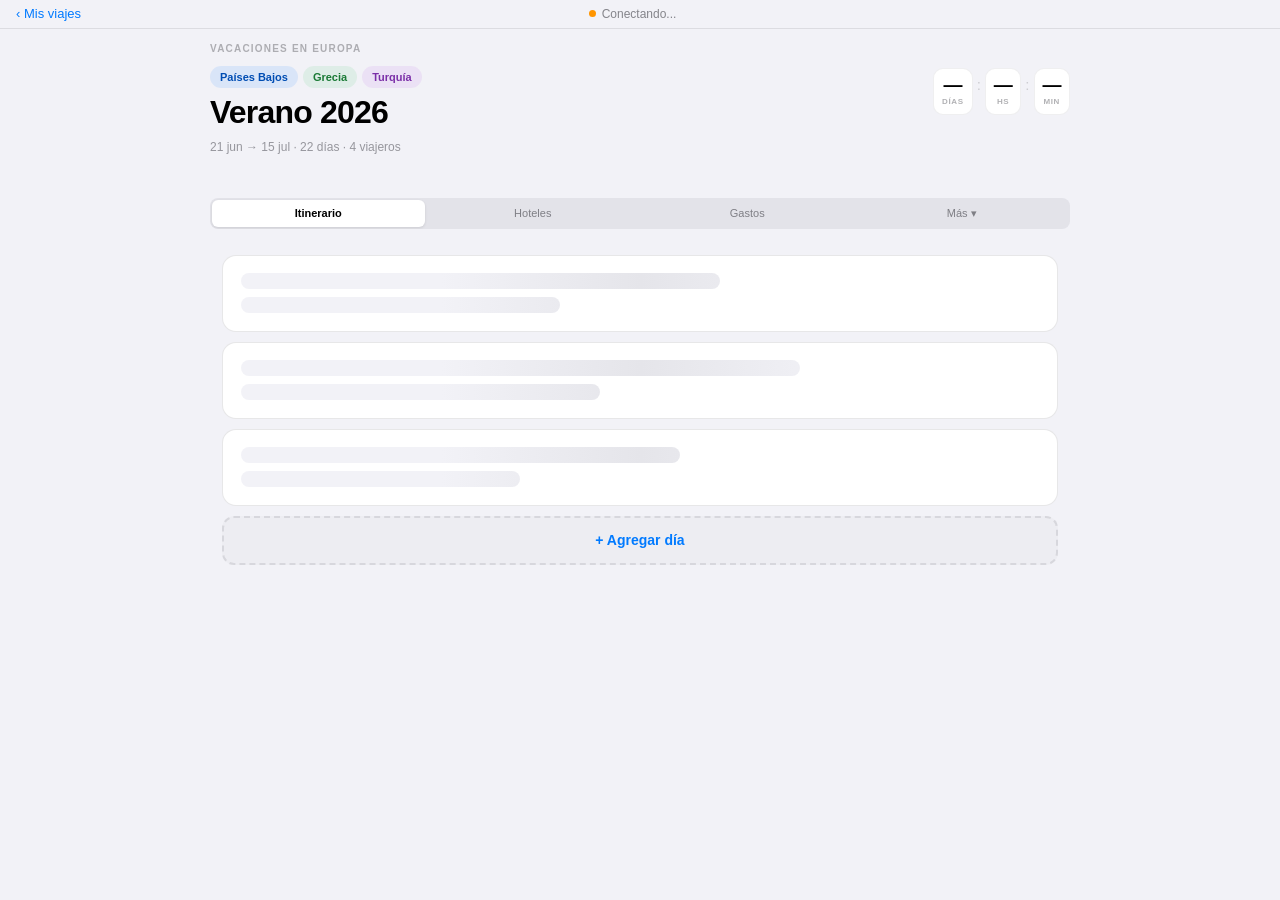
==== commit d8780efc: "refactor: extract CSS to app.css, link from app.html Co-Authored-By: Claude Sonnet 4.6 <noreply@anth" ====
--- a/app.html
+++ b/app.html
@@ -18,493 +18,7 @@
 <link rel="preconnect" href="https://fonts.googleapis.com">
 <link rel="preconnect" href="https://fonts.gstatic.com" crossorigin>
 <link href="https://fonts.googleapis.com/css2?family=Lato:wght@400;700&display=swap" rel="stylesheet">
-<style>
-*{box-sizing:border-box;margin:0;padding:0}
-:root{
-  --bg:#F2F2F7;--card:#FFFFFF;--sand:#F2F2F7;--sand2:#E5E5EA;
-  --ink:#000;--ink2:#1C1C1E;--muted:rgba(60,60,67,.6);--muted2:rgba(60,60,67,.35);
-  --border:rgba(60,60,67,.12);--border-s:rgba(60,60,67,.08);
-  --accent:#007AFF;--accent-light:rgba(0,122,255,.08);
-  --success:#34C759;--warn:#FF9500;--terra:#FF3B30;--terra-light:#FFF5F5;
-  --stat:#000;--tr:0.2s;--page-bg:#F2F2F7;
-  --hero-bg:#F2F2F7;--hero-bg2:#F2F2F7;--hero-accent:#007AFF;
-  --hero-s1:#007AFF;--hero-s2:#34C759;--hero-s3:#FF9500;
-  --nav-bg:#F2F2F7;--nav-border:rgba(60,60,67,.12);--nav-active:#000;
-}
-[data-theme="grecia"]{--page-bg:#F2F2F7}
-[data-theme="turquia"]{--page-bg:#F2F2F7}
-body,div,button,input,select,textarea,span,p{transition:none;}
-html{scroll-behavior:smooth;-webkit-text-size-adjust:100%}
-body{font-family:-apple-system,BlinkMacSystemFont,'SF Pro Text','Helvetica Neue',sans-serif;background:var(--bg);color:var(--ink);font-size:16px;line-height:1.5;-webkit-font-smoothing:antialiased}
-.nav{-webkit-overflow-scrolling:touch}
-button,a,[onclick]{-webkit-tap-highlight-color:transparent}
-input,select,textarea{-webkit-appearance:none;appearance:none;border-radius:9px}
-.sync-bar{background:var(--bg);color:var(--muted);font-size:12px;font-weight:500;text-align:center;padding:4px 16px;display:flex;align-items:center;justify-content:space-between;border-bottom:0.5px solid var(--border);position:sticky;top:0;z-index:101}
-.sdot{width:7px;height:7px;border-radius:50%;background:#34C759;flex-shrink:0;transition:background .3s}
-.sdot.warn{background:#FF9500}.sdot.err{background:#FF3B30}
-.hero{background:var(--bg);color:var(--ink);padding:12px 20px 20px;position:relative}
-.hero::after{display:none}
-.hi{max-width:860px;margin:0 auto}
-.hero-dest{display:none}
-.hero h1{font-weight:700;font-size:30px;line-height:1.05;letter-spacing:-.5px;color:#000;font-family:-apple-system,BlinkMacSystemFont,'SF Pro Display',sans-serif}
-.hero h1 em{font-style:italic;font-weight:300;color:rgba(60,60,67,.45);font-size:88%}
-.hero-sub{font-size:12px;color:rgba(60,60,67,.5);margin-top:3px;margin-bottom:8px;font-weight:400}
-.travelers{display:flex;align-items:center;flex-wrap:nowrap;gap:0;margin-bottom:0}
-.traveler{display:flex;align-items:center;gap:0}
-.av{width:26px;height:26px;border-radius:50%;display:flex;align-items:center;justify-content:center;font-size:9px;font-weight:700;flex-shrink:0;border:2.5px solid var(--bg);overflow:hidden;cursor:pointer;position:relative;margin-left:-6px}
-.av img{width:100%;height:100%;object-fit:cover;display:block}
-.av.np{background:var(--avbg,#1B5E8E);color:#fff}
-.av1{--avbg:#1B5E8E}.av2{--avbg:#7B3020}.av3{--avbg:#155A30}.av4{--avbg:#5E2E8E}
-.av-up{position:absolute;bottom:-2px;right:-2px;width:14px;height:14px;background:var(--nav-bg);border-radius:50%;display:flex;align-items:center;justify-content:center;font-size:7px;border:1.5px solid #fff;pointer-events:none;cursor:pointer;opacity:.85}
-.traveler span{display:none}
-.traveler:first-child .av{margin-left:0}
-.traveler-names{font-size:11px;color:rgba(60,60,67,.5);margin-left:8px;font-weight:400}
-.theme-row{display:none;align-items:center;gap:6px;margin-top:1.25rem;background:rgba(0,0,0,.2);border-radius:10px;padding:7px 12px;flex-wrap:wrap}
-.theme-row span{font-size:11px;color:rgba(255,255,255,.45);font-weight:700;letter-spacing:.1em;text-transform:uppercase}
-.tbtn{border:2px solid transparent;border-radius:16px;padding:4px 12px;font-size:12px;font-weight:700;cursor:pointer;font-family:'Lato',sans-serif;opacity:.7;transition:all .3s}
-.tbtn:hover{opacity:1}.tbtn.on{opacity:1;border-color:rgba(255,255,255,.7);color:#fff}
-.tbtn[data-t="amsterdam"]{background:rgba(40,116,166,.6);color:#A8D4F5}
-.tbtn[data-t="grecia"]{background:rgba(26,143,202,.6);color:#AADDF5}
-.tbtn[data-t="turquia"]{background:rgba(0,131,143,.6);color:#A0EEF5}
-.hero-stats{display:none}
-.hstat p:first-child{font-size:10px;letter-spacing:.14em;text-transform:uppercase;color:rgba(255,255,255,.4);margin-bottom:2px;font-weight:700}
-.hstat p:last-child{font-family:-apple-system,BlinkMacSystemFont,'SF Pro Display',sans-serif;font-size:1.8rem;font-weight:700}
-.ebanner{background:#FFF8E7;border-bottom:2px solid #E8A020;padding:.6rem 2rem;font-size:14px;font-weight:700;color:#7A4A00;text-align:center;display:none}
-.ebanner.show{display:block}
-.nav-wrap{background:var(--bg);position:sticky;top:0;z-index:100;border-bottom:none;padding:6px 14px 0}
-.nav-wrap::after{display:none}
-.nav{max-width:860px;margin:0 auto;display:flex;background:rgba(118,118,128,.12);border-radius:8px;padding:2px;gap:2px;overflow:hidden;scrollbar-width:none}
-.nav::-webkit-scrollbar{display:none}
-.ntab{flex:1;padding:5px 4px;font-size:11px;font-weight:500;color:rgba(60,60,67,.6);cursor:pointer;white-space:nowrap;border-bottom:none;border-radius:6px;text-align:center;transition:all .15s;margin-bottom:0;min-width:0;overflow:hidden;text-overflow:ellipsis}
-.ntab:hover{color:#000}.ntab.active{color:#000;font-weight:600;background:#fff;box-shadow:0 1px 3px rgba(0,0,0,.1)}
-.ntab-edit{color:var(--accent) !important;font-size:11px}
-.main{max-width:860px;margin:0 auto;padding:1rem}
-.section{display:none}.section.active{display:block}
-.stats-grid{display:grid;grid-template-columns:repeat(4,minmax(0,1fr));gap:10px;margin-bottom:1.75rem}
-.scard{background:var(--card);border:1.5px solid var(--border);border-radius:12px;padding:14px;text-align:center}
-.scard p:first-child{font-size:11px;text-transform:uppercase;letter-spacing:.1em;color:var(--muted);margin-bottom:4px;font-weight:700}
-.scard p:last-child{font-family:-apple-system,BlinkMacSystemFont,'SF Pro Display',sans-serif;font-size:1.9rem;font-weight:700;color:var(--stat)}
-
-/* WEATHER CHIP */
-.weather-chip{display:inline-flex;align-items:center;gap:5px;font-size:12px;font-weight:700;padding:3px 10px;border-radius:12px;background:rgba(255,255,255,.12);color:rgba(255,255,255,.9);margin-left:8px;vertical-align:middle}
-.weather-chip-day{display:inline-flex;align-items:center;gap:5px;font-size:12px;font-weight:700;padding:3px 10px;border-radius:12px;background:var(--accent-light);color:var(--accent);border:1px solid var(--border-s)}
-
-/* DAY CARDS */
-.day-card{background:#fff;border-radius:12px;margin-bottom:6px;overflow:hidden;scroll-margin-top:140px}
-.day-hd{display:flex;align-items:center;gap:10px;padding:12px 14px;cursor:pointer}
-.cpill{font-size:11px;font-weight:700;letter-spacing:.06em;text-transform:uppercase;padding:4px 11px;border-radius:20px;white-space:nowrap;flex-shrink:0}
-.p-amsterdam{background:rgba(0,122,255,.1);color:#004DB3}
-.p-grecia{background:rgba(52,199,89,.1);color:#1A7A35}
-.p-turquia{background:rgba(175,82,222,.1);color:#7B2FA8}
-.p-transito{background:rgba(142,142,147,.12);color:#48484A}
-.day-info{flex:1;min-width:0;cursor:pointer}
-.day-info strong{font-size:15px;font-weight:600;display:block;color:#000;line-height:1.3}
-.day-info .day-meta{font-size:12px;color:var(--muted);display:flex;align-items:center;gap:5px;flex-wrap:wrap;margin-top:2px}
-.day-actions{display:flex;gap:6px;align-items:center}
-.ibtn{background:var(--card);border:0.5px solid var(--border);border-radius:8px;padding:5px 10px;cursor:pointer;font-size:13px;font-weight:500;color:var(--ink2);white-space:nowrap}
-.ibtn:hover{background:var(--accent-light);border-color:var(--accent)}
-.chev{font-size:13px;color:#C7C7CC;transition:transform .2s;cursor:pointer;flex-shrink:0;font-weight:300;width:32px;height:32px;display:flex;align-items:center;justify-content:center;border-radius:8px;margin:-4px}
-.chev.open{transform:rotate(90deg)}
-.day-body{display:none;border-top:0.5px solid var(--border-s)}.day-body.open{display:block}
-.elist{padding:.2rem .6rem .4rem}
-
-/* EVENT CARDS */
-.ecard{background:var(--card);border:none;border-radius:0;margin:0;overflow:hidden;border-bottom:0.5px solid var(--border-s)}
-.ecard-hd{display:flex;gap:10px;align-items:center;padding:10px 14px}
-.ecard-opts-btn{width:28px;height:28px;border-radius:6px;border:none;background:rgba(60,60,67,.06);cursor:pointer;display:flex;align-items:center;justify-content:center;font-size:14px;color:var(--muted);flex-shrink:0;transition:background .15s}
-.ecard-opts-btn:hover{background:var(--accent-light);color:var(--accent)}
-.etype-icon{width:10px;height:10px;border-radius:50%;display:flex;align-items:center;justify-content:center;font-size:0;flex-shrink:0}
-.etype-vuelo{background:#007AFF}.etype-hotel{background:#34C759}.etype-actividad{background:#FF9500}
-.etype-restaurante{background:#FF2D55}.etype-traslado{background:#8E8E93}.etype-otro{background:#AF52DE}
-.ecard-main{flex:1;min-width:0}
-.ecard-title{font-size:15px;font-weight:500;color:#000;display:flex;align-items:center;gap:6px;flex-wrap:wrap;min-width:0}
-.ecard-sub{font-size:13px;color:var(--muted);margin-top:2px}
-.ecard-time{font-size:12px;font-weight:700;color:var(--accent);background:var(--accent-light);padding:2px 8px;border-radius:8px;white-space:nowrap;flex-shrink:0}
-.ecard-actions{display:flex;gap:4px;align-items:flex-start;flex-shrink:0}
-.badge-pago{font-size:9px;font-weight:600;padding:2px 6px;border-radius:20px;white-space:nowrap}
-.badge-pago.si{background:rgba(52,199,89,.15);color:#1A7A35}
-.badge-pago.no{background:rgba(255,149,0,.15);color:#A05000}
-.edetails{padding:0 1rem .7rem 3.5rem;display:grid;grid-template-columns:1fr 1fr;gap:6px}
-.edetail{background:var(--sand);border-radius:8px;padding:6px 9px;border:1px solid var(--border-s)}
-.edetail label{font-size:10px;text-transform:uppercase;letter-spacing:.07em;color:var(--muted);display:block;margin-bottom:2px;font-weight:700}
-.edetail p{font-size:13px;font-weight:700;color:var(--ink);word-break:break-word}
-.edetail.full{grid-column:1/-1}
-.edetail a{color:var(--accent);text-decoration:none;font-weight:700}
-
-/* ACTION BUTTONS on events */
-.ecard-btns{display:flex;gap:6px;flex-wrap:wrap;padding:0 1rem .75rem 3.5rem}
-.action-btn{display:inline-flex;align-items:center;gap:5px;font-size:12px;font-weight:700;padding:6px 12px;border-radius:8px;border:1.5px solid var(--border);background:var(--card);color:var(--ink2);cursor:pointer;text-decoration:none;transition:all .15s;min-height:36px;white-space:nowrap}
-.action-btn:hover{background:var(--accent-light);border-color:var(--accent);color:var(--accent)}
-/* PRIMARY — full color, prominent */
-.action-btn.action-primary{background:var(--accent);color:#fff;border-color:var(--accent);font-size:13px;padding:8px 16px}
-.action-btn.action-primary:hover{opacity:.88;background:var(--accent)}
-/* SECONDARY — outlined, subtle */
-.action-btn.action-secondary{background:var(--card);color:var(--accent);border-color:var(--accent);font-size:12px}
-.action-btn.action-secondary:hover{background:var(--accent-light)}
-/* Legacy classes kept for compat */
-.action-btn.flight{border-color:#B5CCEE;color:#1E4F8C;background:#DDEEFF}
-.action-btn.maps{border-color:#A5CCB5;color:#1A6B3A;background:#DDEEE5}
-.action-btn.route{border-color:#E0C090;color:#6A3500;background:#FFF0D8}
-
-/* ROUTE CONNECTOR */
-.route-connector{display:flex;align-items:center;gap:8px;padding:4px 1rem 4px 3.5rem;margin:0}
-.route-line{width:2px;height:20px;background:var(--border);border-radius:1px;flex-shrink:0;margin-left:17px}
-.route-btn{font-size:11px;font-weight:700;color:var(--accent);background:var(--accent-light);border:1px solid var(--border-s);border-radius:8px;padding:3px 10px;cursor:pointer;text-decoration:none;white-space:nowrap}
-.route-btn:hover{background:var(--accent);color:#fff}
-
-/* HOTELS */
-.hotel-card{background:var(--card);border:none;border-radius:12px;padding:1.25rem;margin-bottom:8px}
-.hotel-head{display:flex;align-items:flex-start;justify-content:space-between;margin-bottom:12px;gap:10px}
-.hotel-name{font-size:1.1rem;font-weight:700;color:#000}
-.hfields{display:grid;grid-template-columns:repeat(auto-fit,minmax(120px,1fr));gap:10px;margin-bottom:10px}
-.hfield{background:var(--sand);border:1px solid var(--sand2);border-radius:8px;padding:9px 11px}
-.hfield label{font-size:10px;text-transform:uppercase;letter-spacing:.08em;color:var(--muted);display:block;margin-bottom:3px;font-weight:700}
-.hfield p{font-size:14px;font-weight:700;color:var(--ink)}
-.hfield a{color:var(--accent);font-weight:700;text-decoration:none;font-size:13px}
-.hotel-obs{font-size:13px;color:var(--warn);background:var(--terra-light);border-left:3px solid var(--terra);border-radius:0 8px 8px 0;padding:9px 13px;font-weight:700;line-height:1.5}
-
-/* CHECKLIST */
-.prog-wrap{margin-bottom:1.75rem}
-.prog-label{display:flex;justify-content:space-between;margin-bottom:6px}
-.prog-label span{font-size:14px;color:var(--ink2);font-weight:700}
-.prog-label strong{font-size:14px;color:var(--success);font-weight:700}
-.pbar{height:8px;background:var(--border-s);border-radius:4px;overflow:hidden;border:1px solid var(--border)}
-.pfill{height:100%;background:var(--success);border-radius:4px;transition:width .4s ease}
-.cgroup{margin-bottom:1.75rem}
-.cg-title{font-size:12px;text-transform:uppercase;letter-spacing:.14em;color:var(--stat);font-weight:700;margin-bottom:8px;padding-bottom:8px;border-bottom:2px solid var(--border);display:flex;justify-content:space-between;align-items:center}
-.citem{display:flex;align-items:flex-start;gap:12px;padding:9px 0;border-bottom:1px solid var(--border-s)}
-.citem:last-child{border-bottom:none}
-.citem input[type=checkbox]{width:20px;height:20px;margin-top:1px;cursor:pointer;accent-color:var(--success);flex-shrink:0}
-.citem label{font-size:15px;color:var(--ink);cursor:pointer;flex:1;line-height:1.5}
-.citem.done label{text-decoration:line-through;color:var(--muted)}
-
-/* NOTAS */
-.note-card{background:var(--card);border:1.5px solid var(--border);border-radius:14px;padding:1.1rem 1.35rem;margin-bottom:10px}
-.note-hd{display:flex;align-items:center;gap:10px;margin-bottom:8px}
-.note-hd strong{font-size:14px;font-weight:700;color:var(--ink)}
-.note-hd time{font-size:12px;color:var(--muted);margin-left:auto;font-weight:700}
-.xbtn{background:none;border:none;cursor:pointer;color:var(--muted);font-size:18px;padding:0 3px;line-height:1}
-.xbtn:hover{color:#c0392b}
-.note-text{font-size:15px;color:var(--ink2);line-height:1.65}
-.compose{background:var(--card);border:1.5px solid var(--border);border-radius:14px;padding:1.1rem 1.35rem;margin-top:6px}
-.compose textarea{width:100%;background:none;border:none;outline:none;font-family:'Lato',sans-serif;font-size:15px;color:var(--ink);resize:none;line-height:1.65}
-.compose-ft{display:flex;align-items:center;justify-content:space-between;margin-top:10px;padding-top:10px;border-top:1px solid var(--border-s);flex-wrap:wrap;gap:8px}
-.pbtns{display:flex;gap:7px;flex-wrap:wrap}
-.pbtn{width:36px;height:36px;border-radius:50%;border:3px solid transparent;cursor:pointer;font-size:11px;font-weight:700;display:flex;align-items:center;justify-content:center;overflow:hidden}
-.pbtn.sel{border-color:var(--ink)}
-.post-btn{font-size:14px;font-family:'Lato',sans-serif;padding:8px 20px;background:var(--accent);color:#fff;border:none;border-radius:8px;cursor:pointer;font-weight:700}
-
-/* FOTOS */
-.photos-grid{display:grid;grid-template-columns:repeat(auto-fill,minmax(110px,1fr));gap:8px;margin-bottom:10px}
-.photo-thumb{position:relative;border-radius:10px;overflow:hidden;aspect-ratio:1;border:2px solid var(--border);cursor:pointer;background:var(--sand)}
-.photo-thumb img{width:100%;height:100%;object-fit:cover;display:block}
-.photo-owner{position:absolute;bottom:0;left:0;right:0;background:rgba(13,43,78,.82);padding:4px 6px;font-size:11px;font-weight:700;color:#fff;text-align:center}
-.photo-del{position:absolute;top:4px;right:4px;background:rgba(170,20,20,.88);border:none;border-radius:50%;width:24px;height:24px;cursor:pointer;font-size:14px;color:#fff;display:none;align-items:center;justify-content:center;font-weight:700;line-height:1}
-.photo-thumb:hover .photo-del{display:flex}
-@media(hover:none){.photo-del{display:flex !important;opacity:.85}}
-.add-photo-btn{display:flex;align-items:center;justify-content:center;gap:8px;padding:14px;border:2px dashed var(--border);border-radius:12px;cursor:pointer;font-size:15px;font-weight:700;color:var(--accent);background:var(--accent-light);margin-top:4px}
-.upload-prog{background:var(--accent-light);border:1px solid var(--border);border-radius:8px;padding:10px 14px;font-size:13px;font-weight:700;color:var(--stat);margin-top:8px;display:none}
-.vbg{display:none;position:fixed;inset:0;background:rgba(10,22,40,.93);z-index:300;align-items:center;justify-content:center;flex-direction:column;padding:1rem}
-.vbg.open{display:flex}
-.vimg{max-width:94vw;max-height:80vh;border-radius:12px;object-fit:contain}
-.vcap{color:rgba(255,255,255,.85);font-size:14px;margin-top:10px;font-weight:700;text-align:center}
-.vclose{position:absolute;top:18px;right:22px;background:rgba(255,255,255,.18);border:none;border-radius:50%;width:44px;height:44px;cursor:pointer;font-size:24px;color:#fff;display:flex;align-items:center;justify-content:center;font-weight:700}
-
-/* PERFILES */
-.profile-card{background:var(--card);border:1.5px solid var(--border);border-radius:16px;padding:1.25rem;margin-bottom:10px}
-.profile-hd{display:flex;align-items:center;gap:14px;margin-bottom:1rem;padding-bottom:1rem;border-bottom:1px solid var(--border-s)}
-.profile-av{width:56px;height:56px;border-radius:50%;font-size:16px;font-weight:700;flex-shrink:0;border:2.5px solid var(--border-s);overflow:hidden;cursor:pointer;display:flex;align-items:center;justify-content:center;position:relative}
-.profile-av img{width:100%;height:100%;object-fit:cover}
-.profile-av .av-up{position:absolute;bottom:0;right:0;width:20px;height:20px;background:var(--nav-bg);border-radius:50%;display:flex;align-items:center;justify-content:center;font-size:11px;border:2px solid #fff;pointer-events:none}
-.profile-name{font-size:17px;font-weight:600;color:var(--ink);letter-spacing:-.3px}
-.profile-sub{font-size:12px;color:var(--success);font-weight:600;margin-top:2px}
-.profile-sub.incomplete{color:var(--muted)}
-.profile-fields{display:grid;grid-template-columns:1fr 1fr;gap:8px}
-.pf{background:var(--sand);border-radius:10px;padding:10px 12px;border:1px solid var(--border-s)}
-.pf.full{grid-column:1/-1}
-.pf-lbl{font-size:10px;text-transform:uppercase;letter-spacing:.08em;color:var(--muted);font-weight:700;margin-bottom:4px}
-.pf-val{font-size:13px;color:var(--ink2);line-height:1.5;font-weight:400}
-.pf-empty{color:var(--muted2);font-style:italic;font-size:13px}
-.edit-prof-btn{margin-top:10px;width:100%;padding:10px;border:none;border-radius:10px;background:var(--accent-light);font-family:-apple-system,BlinkMacSystemFont,sans-serif;font-size:14px;font-weight:600;color:var(--accent);cursor:pointer}
-.edit-prof-btn:hover{opacity:.8}
-.add-row{display:flex;align-items:center;justify-content:center;gap:8px;padding:12px;border:2px dashed var(--border);border-radius:12px;cursor:pointer;font-size:14px;font-weight:700;color:var(--accent);margin-top:6px;background:rgba(0,0,0,.02)}
-.add-row:hover{background:var(--accent-light)}
-.loading{text-align:center;padding:2rem;color:var(--muted);font-size:15px;font-weight:700}
-
-/* MODAL */
-.mbg{display:none;position:fixed;inset:0;background:rgba(10,22,40,.65);z-index:200;align-items:flex-end;justify-content:center;padding:0;pointer-events:none}
-.mbg.open{display:flex;pointer-events:none}
-.mbox{background:var(--card);border-radius:20px 20px 0 0;width:100%;max-width:540px;max-height:92vh;overflow-y:hidden;border:2px solid var(--border);border-bottom:none;animation:slideUp .28s cubic-bezier(.32,1,.46,1);pointer-events:all;display:flex;flex-direction:column}
-@keyframes slideUp{from{transform:translateY(100%);opacity:.5}to{transform:translateY(0);opacity:1}}
-.mbox-handle{width:40px;height:4px;background:var(--border);border-radius:2px;margin:1rem auto .5rem;display:block;flex-shrink:0}
-.mbox-body{flex:1;overflow-y:auto;padding:0 1.75rem}
-@media(min-width:641px){.mbg{align-items:center;padding:1rem}.mbox{border-radius:20px;border-bottom:2px solid var(--border)}.mbox-handle{display:none}}
-.mbox h3{font-family:-apple-system,BlinkMacSystemFont,'SF Pro Display',sans-serif;font-size:20px;font-weight:700;margin:0;padding:1rem 1.75rem .75rem;display:flex;justify-content:space-between;align-items:center;color:var(--stat);flex-shrink:0}
-.mbox h3 button{background:none;border:none;cursor:pointer;font-size:24px;color:var(--muted);line-height:1}
-.frow{margin-bottom:12px}
-.frow label{font-size:12px;text-transform:uppercase;letter-spacing:.08em;color:var(--ink2);display:block;margin-bottom:4px;font-weight:700}
-.frow input,.frow select,.frow textarea{width:100%;padding:10px 12px;border:2px solid var(--border);border-radius:9px;font-family:'Lato',sans-serif;font-size:15px;color:var(--ink);background:var(--sand);outline:none}
-.frow input:focus,.frow select:focus,.frow textarea:focus{border-color:var(--accent)}
-.frow textarea{resize:vertical;min-height:70px}
-.frow input[type=time],.frow input[type=date]{cursor:pointer}
-.f2{display:grid;grid-template-columns:1fr 1fr;gap:10px}
-.f3{display:grid;grid-template-columns:1fr 1fr 1fr;gap:10px}
-.mft{flex-shrink:0;padding:1rem 1.75rem 1.5rem;border-top:.5px solid rgba(60,60,67,.1);background:var(--card);display:flex;gap:8px;flex-wrap:wrap}
-.bcnl{padding:9px 18px;border:2px solid var(--border);border-radius:9px;background:none;font-family:'Lato',sans-serif;font-size:14px;cursor:pointer;color:var(--muted);font-weight:700}
-.bsav{padding:9px 18px;border:none;border-radius:9px;background:var(--accent);color:#fff;font-family:'Lato',sans-serif;font-size:14px;cursor:pointer;font-weight:700}
-.bdel{padding:9px 18px;border:none;border-radius:9px;background:#B02020;color:#fff;font-family:'Lato',sans-serif;font-size:14px;cursor:pointer;font-weight:700}
-.sep{font-size:11px;text-transform:uppercase;letter-spacing:.1em;color:var(--muted);font-weight:700;padding:.5rem 0 .25rem;border-top:1px solid var(--border-s);margin-top:4px}
-.pago-row{display:flex;align-items:center;gap:10px;padding:10px 12px;background:var(--sand);border-radius:9px;border:2px solid var(--border)}
-.pago-row label{font-size:14px;font-weight:700;color:var(--ink2);flex:1}
-.pago-toggle{display:flex;gap:6px}
-.ptbtn{padding:5px 14px;border-radius:8px;font-size:13px;font-weight:700;border:2px solid var(--border);cursor:pointer;font-family:'Lato',sans-serif;background:var(--card);color:var(--muted)}
-.ptbtn.si{background:#E5F4EB;color:#1A6B3A;border-color:#A0CCB0}
-.ptbtn.no{background:#FFF3E0;color:#8B4500;border-color:#E0B870}
-.etype-grid{display:grid;grid-template-columns:repeat(3,1fr);gap:8px;margin-bottom:4px}
-.etype-btn{border:2px solid var(--border);border-radius:10px;padding:10px 6px;cursor:pointer;text-align:center;font-family:'Lato',sans-serif;font-size:13px;font-weight:700;color:var(--ink2);background:var(--sand)}
-.etype-btn:hover{border-color:var(--accent);background:var(--accent-light)}
-.etype-btn.sel{border-color:var(--accent);background:var(--accent-light);color:var(--accent)}
-.etype-btn span{display:block;font-size:22px;margin-bottom:4px}
-.auto-calc{font-size:11px;color:var(--success);font-weight:700;padding:4px 8px;background:#E5F4EB;border-radius:6px;display:inline-block;margin-top:4px}
-/* Hotel selector in event form */
-.hotel-select-row{background:var(--accent-light);border:2px solid var(--accent);border-radius:9px;padding:10px 12px;margin-bottom:8px}
-.hotel-select-row label{font-size:12px;font-weight:700;color:var(--accent);text-transform:uppercase;letter-spacing:.06em;display:block;margin-bottom:6px}
-.hotel-select-row select{width:100%;padding:8px 10px;border:1.5px solid var(--border);border-radius:8px;font-family:'Lato',sans-serif;font-size:14px;color:var(--ink);background:var(--card);outline:none}
-
-
-/* ── RESPONSIVE: all phones ── */
-@media(max-width:640px){
-  /* Layout */
-  .hero{padding:4px 16px 12px}
-  .main{padding:1rem}
-  .nav{padding:2px;background:rgba(118,118,128,.12)}
-  .ntab{padding:5px 3px;font-size:11px;white-space:nowrap;overflow:hidden;text-overflow:ellipsis}
-
-  /* Hero: hide theme row on tiny screens, show compact stats */
-  .hero-sub{font-size:13px;margin-bottom:1.25rem}
-  .hero-stats{gap:1.25rem;margin-top:1rem;padding-top:1rem}
-  .hstat p:last-child{font-size:1.4rem}
-  .travelers{gap:0}
-
-  /* Stats grid 2 cols */
-  .stats-grid{grid-template-columns:repeat(2,1fr);gap:8px}
-  .scard p:last-child{font-size:1.5rem}
-
-  /* Day cards: tighter */
-  .day-hd{padding:.75rem 1rem;gap:8px}
-  .day-info strong{font-size:14px}
-  .cpill{font-size:10px;padding:3px 8px}
-  .elist{padding:.2rem .5rem}
-
-  /* Event cards: optimize for thumb */
-  .ecard-hd{padding:.6rem .75rem;gap:8px}
-  .etype-icon{width:34px;height:34px;font-size:16px}
-  .ecard-title{font-size:14px;gap:5px}
-  .ecard-time{font-size:11px;padding:2px 6px}
-  .edetails{padding:0 .75rem .6rem 3rem;grid-template-columns:1fr}
-  .edetail{padding:6px 9px}
-  .edetail label{font-size:9px}
-  .edetail p{font-size:12px}
-  .ecard-btns{padding:0 .75rem .6rem 3rem;gap:5px}
-  .action-btn{font-size:11px;padding:4px 10px}
-  .route-connector{padding:3px .75rem 3px 3rem}
-  .route-btn{font-size:10px;padding:3px 8px}
-
-  /* Forms */
-  .f2,.f3{grid-template-columns:1fr}
-  .mbox h3{font-size:17px;padding:.85rem 1.25rem .6rem}
-  .mbox-body{padding:0 1.25rem}
-  .mft{padding:.85rem 1.25rem 1.25rem}
-  .frow input,.frow select,.frow textarea{font-size:16px} /* prevents iOS zoom */
-  .etype-grid{grid-template-columns:repeat(3,1fr);gap:6px}
-  .etype-btn{padding:8px 4px;font-size:11px}
-  .etype-btn span{font-size:18px}
-  .subtipo-grid{grid-template-columns:repeat(4,1fr) !important;gap:5px}
-  .subtipo-btn{padding:6px 2px;font-size:10px}
-  .subtipo-btn span{font-size:16px}
-  .participantes-grid{grid-template-columns:repeat(2,1fr)}
-  .part-btn{padding:7px 8px;font-size:12px}
-  .hotel-select-row{padding:8px 10px}
-  .pago-toggle{gap:4px}
-  .ptbtn{padding:5px 10px;font-size:12px}
-  .mft{gap:6px}
-  .bcnl,.bsav,.bdel{padding:9px 14px;font-size:13px}
-
-  /* Hotels */
-  .hotel-card{padding:1rem}
-  .hfields{grid-template-columns:repeat(2,1fr)}
-  .hotel-head{flex-direction:column;gap:6px}
-
-  /* Checklist */
-  .citem label{font-size:14px}
-
-  /* Notes */
-  .compose{padding:.9rem 1rem}
-
-  /* Photos */
-  .photos-grid{grid-template-columns:repeat(auto-fill,minmax(90px,1fr))}
-
-  /* Profiles */
-  .profile-card{padding:1.1rem}
-  .profile-fields{grid-template-columns:1fr}
-  .pf.full{grid-column:1}
-
-  /* Resumen */
-  .counter-grid{grid-template-columns:repeat(3,1fr);gap:7px}
-  .counter-card{padding:.7rem .5rem}
-  .counter-card .ico{font-size:22px;margin-bottom:3px}
-  .counter-card .num{font-size:1.5rem}
-  .counter-card .lbl{font-size:9px}
-  .export-btns{grid-template-columns:1fr}
-  .map-container{height:260px}
-  .resumen-hero{padding:1.5rem 1rem}
-  .resumen-hero h2{font-size:1.3rem}
-}
-
-/* ── iPhone SE / very small (375px and under) ── */
-@media(max-width:375px){
-  .ntab{padding:4px 2px;font-size:10px}
-  .hero h1{font-size:1.7rem}
-  .counter-grid{grid-template-columns:repeat(3,1fr)}
-  .counter-card .num{font-size:1.3rem}
-  .stats-grid{gap:6px}
-  .theme-row{padding:5px 8px;gap:4px}
-  .tbtn{font-size:11px;padding:3px 8px}
-  .subtipo-grid{grid-template-columns:repeat(4,1fr) !important}
-}
-
-/* ── iPad / tablet ── */
-@media(min-width:641px) and (max-width:1024px){
-  .main{padding:1.5rem}
-  .f2{grid-template-columns:1fr 1fr}
-  .etype-grid{grid-template-columns:repeat(3,1fr)}
-}
-
-/* ── Safe area for iPhone notch / Dynamic Island ── */
-@supports(padding:max(0px)){
-  .nav-wrap{padding-left:env(safe-area-inset-left);padding-right:env(safe-area-inset-right)}
-  .main{padding-left:max(12px,env(safe-area-inset-left));padding-right:max(12px,env(safe-area-inset-right))}
-  .hero{padding-left:max(16px,env(safe-area-inset-left));padding-right:max(16px,env(safe-area-inset-right))}
-}
-
-/* PARTICIPANTES */
-.participantes-grid{display:grid;grid-template-columns:repeat(2,1fr);gap:8px;margin-top:4px}
-.part-btn{display:flex;align-items:center;gap:8px;padding:8px 10px;border:2px solid var(--border);border-radius:9px;cursor:pointer;font-size:13px;font-weight:700;color:var(--muted);background:var(--sand);transition:all .15s;user-select:none}
-.part-btn.sel{border-color:var(--accent);background:var(--accent-light);color:var(--accent)}
-.costo-pp{font-size:13px;color:var(--success);font-weight:700;margin-top:6px;padding:6px 10px;background:#E5F4EB;border-radius:8px;display:none}
-.costo-pp.show{display:block}
-
-/* RESUMEN DE GASTOS */
-.gasto-total-bar{background:var(--card);border:1.5px solid var(--border);border-radius:16px;padding:1.25rem;margin-bottom:1rem;overflow:hidden;position:relative;}
-.gasto-total-bar::before{content:'';position:absolute;top:0;left:0;right:0;height:3px;background:linear-gradient(90deg,var(--accent),var(--success),var(--warn));}
-.gasto-total-bar h3{font-size:12px;font-weight:700;text-transform:uppercase;letter-spacing:.1em;color:var(--muted);margin-bottom:1rem;}
-.gasto-grid{display:grid;grid-template-columns:repeat(2,1fr);gap:8px}
-.gasto-card{background:var(--sand);border-radius:12px;padding:12px 14px;border:1px solid var(--border-s)}
-.gasto-card label{font-size:10px;text-transform:uppercase;letter-spacing:.08em;color:var(--muted);display:block;margin-bottom:4px;font-weight:700}
-.gasto-card p{font-size:1.4rem;font-family:-apple-system,BlinkMacSystemFont,'SF Pro Display',sans-serif;font-weight:700;color:var(--ink)}
-.gasto-card p small{font-size:11px;font-family:'Lato',sans-serif;color:var(--muted);font-weight:400}
-.gasto-section-lbl{font-size:11px;font-weight:700;text-transform:uppercase;letter-spacing:.1em;color:var(--muted);margin:1.25rem 0 6px;}
-.gasto-by-cat{background:var(--card);border:1.5px solid var(--border);border-radius:14px;padding:1rem 1rem 0;margin-bottom:10px}
-.gasto-by-cat h4{display:none}
-.gasto-row{display:flex;align-items:center;justify-content:space-between;padding:11px 0;border-bottom:1px solid var(--border-s);font-size:14px}
-.gasto-row:last-child{border-bottom:none;padding-bottom:1rem}
-.gasto-row span:first-child{color:var(--ink2);font-weight:400}
-.gasto-row span:last-child{font-weight:700;color:var(--ink)}
-.gasto-person-card{background:var(--card);border:1.5px solid var(--border);border-radius:14px;padding:1rem;margin-bottom:8px}
-.gasto-person-hd{display:flex;align-items:center;gap:10px;margin-bottom:10px}
-.gasto-person-hd strong{font-size:15px;font-weight:600;color:var(--ink)}
-.gasto-person-hd span{font-family:-apple-system,BlinkMacSystemFont,'SF Pro Display',sans-serif;font-size:1.3rem;font-weight:700;color:var(--stat);margin-left:auto}
-.gasto-person-items{font-size:13px;color:var(--muted)}
-.gasto-refresh{width:100%;padding:11px;border:1.5px solid var(--border);border-radius:10px;background:var(--accent-light);color:var(--accent);font-family:-apple-system,BlinkMacSystemFont,sans-serif;font-size:14px;font-weight:600;cursor:pointer;margin-bottom:1rem;display:flex;align-items:center;justify-content:center;gap:6px}
-.badge-moneda{font-size:11px;font-weight:700;padding:2px 7px;border-radius:8px;background:var(--sand);color:var(--muted);border:1px solid var(--border-s);margin-left:4px}
-
-/* SUBTIPO */
-.subtipo-grid{display:grid;grid-template-columns:repeat(4,1fr);gap:6px;margin-top:4px}
-.subtipo-btn{border:2px solid var(--border);border-radius:9px;padding:8px 4px;cursor:pointer;text-align:center;font-family:'Lato',sans-serif;font-size:11px;font-weight:700;color:var(--muted);background:var(--sand);transition:all .15s}
-.subtipo-btn:hover{border-color:var(--accent);background:var(--accent-light)}
-.subtipo-btn.sel{border-color:var(--accent);background:var(--accent-light);color:var(--accent)}
-.subtipo-btn span{display:block;font-size:18px;margin-bottom:3px}
-
-/* RESUMEN / TRAVEL BOOK */
-.resumen-hero{background:var(--card);border:1.5px solid var(--border);border-radius:16px;padding:1.75rem;margin-bottom:1.25rem;overflow:hidden;position:relative;}
-.resumen-hero::before{content:'';position:absolute;top:0;left:0;right:0;height:3px;background:linear-gradient(90deg,var(--accent),var(--success),var(--warn));}
-.resumen-hero::after{display:none}
-.resumen-hero h2{font-size:1.5rem;font-weight:700;color:var(--ink);font-family:-apple-system,BlinkMacSystemFont,'SF Pro Display',sans-serif;margin-bottom:.3rem}
-.resumen-hero p{font-size:14px;color:var(--muted)}
-.counter-grid{display:grid;grid-template-columns:repeat(3,1fr);gap:10px;margin-bottom:1.25rem}
-.counter-card{background:var(--card);border:1.5px solid var(--border);border-radius:14px;padding:1rem;text-align:center}
-.counter-card .ico{font-size:28px;margin-bottom:6px}
-.counter-card .num{font-family:-apple-system,BlinkMacSystemFont,'SF Pro Display',sans-serif;font-size:2rem;font-weight:700;color:var(--stat);display:block}
-.counter-card .lbl{font-size:11px;text-transform:uppercase;letter-spacing:.08em;color:var(--muted);font-weight:700}
-.map-container{background:var(--card);border:1.5px solid var(--border);border-radius:14px;overflow:hidden;margin-bottom:1.25rem;height:320px}
-.export-btns{display:grid;grid-template-columns:1fr 1fr;gap:10px;margin-bottom:1.25rem}
-.export-btn{padding:12px;border:1.5px solid var(--border);border-radius:10px;background:var(--card);font-family:'Lato',sans-serif;font-size:14px;font-weight:700;cursor:pointer;display:flex;align-items:center;justify-content:center;gap:8px;color:var(--ink2)}
-.export-btn:hover{background:var(--accent-light);border-color:var(--accent);color:var(--accent)}
-.export-btn.primary{background:var(--accent);color:#fff;border-color:var(--accent)}
-.export-btn.primary:hover{opacity:.85}
-
-/* SKELETON LOADER */
-@keyframes shimmer{0%{background-position:-400px 0}100%{background-position:400px 0}}
-.skeleton{background:linear-gradient(90deg,var(--sand) 25%,var(--sand2) 50%,var(--sand) 75%);background-size:800px 100%;animation:shimmer 1.5s infinite;border-radius:8px;height:16px}
-.skeleton-card{background:var(--card);border:1.5px solid var(--border);border-radius:14px;padding:1.1rem;margin-bottom:10px}
-
-/* DATE NAV BAR */
-.date-nav{position:sticky;top:37px;z-index:90;background:var(--bg);border-bottom:none;padding:10px 14px 0;overflow-x:auto;scrollbar-width:none;display:flex;gap:0;-webkit-overflow-scrolling:touch}
-.date-nav::-webkit-scrollbar{display:none}
-.date-pill{flex-shrink:0;width:44px;min-width:44px;padding:5px 0 7px;cursor:pointer;border-bottom:2px solid transparent;display:flex;flex-direction:column;align-items:center;gap:1px;overflow:hidden}
-
-.date-pill.active{border-bottom-color:#000}
-
-.date-pill.today.active{border-bottom-color:#007AFF}
-.date-pill-day{font-size:9px;font-weight:600;color:rgba(60,60,67,.4);text-transform:uppercase;letter-spacing:.04em;display:block;width:100%;text-align:center;white-space:nowrap;overflow:hidden}
-.date-pill-date{font-size:20px;font-weight:600;color:rgba(60,60,67,.3);line-height:1.1;display:block;width:100%;text-align:center;white-space:nowrap;overflow:hidden}
-.date-pill-dot{width:4px;height:4px;border-radius:50%;background:#007AFF;margin-top:3px;opacity:0;flex-shrink:0}
-.date-pill.has-events .date-pill-dot{opacity:.4}
-.date-pill.today .date-pill-dot{background:#34C759}
-
-/* DAY CARD — compact iOS style */
-.day-card{background:#fff;border-radius:12px;margin-bottom:6px;overflow:hidden;scroll-margin-top:140px}
-.day-hd{display:flex;align-items:center;gap:10px;padding:12px 14px;cursor:pointer}
-.day-date-badge{flex-shrink:0;text-align:left;min-width:52px;display:flex;align-items:baseline;gap:4px}
-.day-date-badge .ddb-day{font-size:11px;font-weight:600;text-transform:uppercase;letter-spacing:.04em;color:rgba(60,60,67,.4)}
-.day-date-badge .ddb-num{font-size:17px;font-weight:600;font-family:-apple-system,BlinkMacSystemFont,sans-serif;color:rgba(60,60,67,.35);line-height:1}
-.day-date-badge .ddb-mon{display:none}
-.day-date-badge.today-badge .ddb-num{color:var(--success)}
-.day-date-badge.today-badge .ddb-day{color:var(--success)}
-.day-info{flex:1;min-width:0}
-.day-info strong{font-size:15px;font-weight:600;display:block;color:#000;line-height:1.3}
-.day-info .day-meta{font-size:12px;color:var(--muted);display:flex;align-items:center;gap:5px;flex-wrap:wrap;margin-top:2px}
-
-/* CONTRAST IMPROVEMENTS */
-/* Small text (labels, meta, muted) — high contrast */
-.edetail label{font-size:10px;text-transform:uppercase;letter-spacing:.06em;color:var(--muted);display:block;margin-bottom:2px;font-weight:600}
-.edetail p{font-size:13px;font-weight:500;color:#000;word-break:break-word}
-.ecard-sub{font-size:12px;color:var(--muted);margin-top:1px;font-weight:400}
-.ecard-time{font-size:12px;font-weight:500;color:var(--muted);white-space:nowrap;flex-shrink:0}
-/* Medium text */
-.day-info .day-meta{color:#3A5068}
-.cpill{font-size:11px;font-weight:700;letter-spacing:.06em;text-transform:uppercase;padding:4px 11px;border-radius:20px;white-space:nowrap;flex-shrink:0}
-/* Hero — large text can use lighter colors */
-/* Badge contrast */
-.badge-pago.si{background:rgba(52,199,89,.15);color:#1A7A35}
-.badge-pago.no{background:rgba(255,149,0,.15);color:#A05000}
-/* Checklist */
-.citem label{font-size:15px;color:#0A1628;font-weight:600}
-.cg-title{color:#0A2A45}
-/* Hotel fields */
-.hfield label{color:#2A4055;font-weight:700}
-.hfield p{color:#0A1628;font-weight:700}
-/* Note text */
-.note-text{font-size:15px;color:#0A1628;line-height:1.65}
-.date-pill.active .date-pill-date{color:#000}
-.date-pill.active .date-pill-day{color:rgba(60,60,67,.6)}
-.date-pill.today .date-pill-date{color:#007AFF}
-.date-pill.today .date-pill-day{color:#007AFF}
-.date-nav{padding:10px 14px 0;background:var(--bg)}
-.mas-item{padding:10px 16px;font-size:15px;font-weight:500;color:#000;border-radius:8px;cursor:pointer;white-space:nowrap}
-.mas-item:hover,.mas-item:active{background:rgba(60,60,67,.06)}
-.mas-item-blue{color:#007AFF}
-</style>
+<link rel="stylesheet" href="app.css">
 </head>
 <body data-theme="amsterdam">
 
@@ -538,59 +52,70 @@
 
   <!-- VUELO -->
   <div id="campos-vuelo">
-    <div class="sep">Ruta del vuelo</div>
-    <div style="display:flex;align-items:center;gap:8px;margin-bottom:12px">
-      <div class="frow" style="flex:1;margin:0"><label>Origen</label><input id="v-cod-origen" placeholder="EZE" maxlength="4" style="text-transform:uppercase;font-size:18px;font-weight:700;letter-spacing:.05em;text-align:center" oninput="this.value=this.value.toUpperCase();autoFillVueloTitulo()"></div>
-      <div style="font-size:22px;color:var(--muted);font-weight:300;padding-top:18px">→</div>
-      <div class="frow" style="flex:1;margin:0"><label>Destino</label><input id="v-cod-destino" placeholder="AMS" maxlength="4" style="text-transform:uppercase;font-size:18px;font-weight:700;letter-spacing:.05em;text-align:center" oninput="this.value=this.value.toUpperCase();autoFillVueloTitulo()"></div>
-    </div>
-    <div class="sep">Datos del vuelo</div>
-    <div class="f2">
-      <div class="frow"><label>Aerolínea</label><input id="v-aerolinea" placeholder="Ej: KLM" oninput="autoFillVueloTitulo()"></div>
-      <div class="frow"><label>N° de vuelo</label><input id="v-numero" placeholder="Ej: KL702"></div>
-    </div>
-    <div class="f2">
-      <div class="frow"><label>Nombre aeropuerto origen</label><input id="v-origen" placeholder="Ej: EZE — Ministro Pistarini"></div>
-      <div class="frow"><label>Nombre aeropuerto destino</label><input id="v-destino" placeholder="Ej: AMS — Amsterdam Schiphol"></div>
-    </div>
-    <div class="sep">Horarios</div>
-    <div class="f2">
-      <div class="frow"><label>Hora salida</label><input type="time" id="v-salida" oninput="syncVueloHora();calcDuracion()"></div>
-      <div class="frow">
-        <label>Hora llegada</label>
-        <input type="time" id="v-llegada" oninput="calcDuracion()">
-        <div style="display:flex;align-items:center;gap:6px;margin-top:6px">
-          <input type="checkbox" id="v-next-day" onchange="calcDuracion()" style="width:16px;height:16px">
-          <label for="v-next-day" style="font-size:12px;color:var(--muted);font-weight:700;cursor:pointer">+1 día (llega al día siguiente)</label>
+    <div class="sep sep-toggle" onclick="toggleSep(this)">Ruta del vuelo <span class="sep-arrow">▾</span></div>
+    <div class="sep-body">
+      <div style="display:flex;align-items:center;gap:8px;margin-bottom:12px">
+        <div class="frow" style="flex:1;margin:0"><label>Origen</label><input id="v-cod-origen" placeholder="EZE" maxlength="4" style="text-transform:uppercase;font-size:18px;font-weight:700;letter-spacing:.05em;text-align:center" oninput="this.value=this.value.toUpperCase();autoFillVueloTitulo()"></div>
+        <div style="font-size:22px;color:var(--muted);font-weight:300;padding-top:18px">→</div>
+        <div class="frow" style="flex:1;margin:0"><label>Destino</label><input id="v-cod-destino" placeholder="AMS" maxlength="4" style="text-transform:uppercase;font-size:18px;font-weight:700;letter-spacing:.05em;text-align:center" oninput="this.value=this.value.toUpperCase();autoFillVueloTitulo()"></div>
+      </div>
+    </div>
+    <div class="sep sep-toggle" onclick="toggleSep(this)">Datos del vuelo <span class="sep-arrow">▾</span></div>
+    <div class="sep-body">
+      <div class="f2">
+        <div class="frow"><label>Aerolínea</label><input id="v-aerolinea" placeholder="Ej: KLM" oninput="autoFillVueloTitulo()"></div>
+        <div class="frow"><label>N° de vuelo</label><input id="v-numero" placeholder="Ej: KL702"></div>
+      </div>
+      <div class="f2">
+        <div class="frow"><label>Nombre aeropuerto origen</label><input id="v-origen" placeholder="Ej: EZE — Ministro Pistarini"></div>
+        <div class="frow"><label>Nombre aeropuerto destino</label><input id="v-destino" placeholder="Ej: AMS — Amsterdam Schiphol"></div>
+      </div>
+    </div>
+    <div class="sep sep-toggle" onclick="toggleSep(this)">Horarios <span class="sep-arrow">▾</span></div>
+    <div class="sep-body">
+      <div class="f2">
+        <div class="frow"><label>Hora salida</label><input type="time" id="v-salida" oninput="syncVueloHora();calcDuracion()"></div>
+        <div class="frow">
+          <label>Hora llegada</label>
+          <input type="time" id="v-llegada" oninput="calcDuracion()">
+          <div style="display:flex;align-items:center;gap:6px;margin-top:6px">
+            <input type="checkbox" id="v-next-day" onchange="calcDuracion()" style="width:16px;height:16px">
+            <label for="v-next-day" style="font-size:12px;color:var(--muted);font-weight:700;cursor:pointer">+1 día (llega al día siguiente)</label>
+          </div>
         </div>
       </div>
-    </div>
-    <div class="frow"><label>Duración <span id="duracion-auto" style="color:var(--success);font-weight:700"></span></label><input id="v-duracion" placeholder="Se calcula automáticamente"></div>
-    <div class="f2">
-      <div class="frow"><label>Terminal</label><input id="v-terminal" placeholder="Ej: Terminal 3"></div>
-      <div class="frow"><label>Escala</label><input id="v-escala" placeholder="Ej: Sin escala"></div>
-    </div>
-    <div class="f2">
-      <div class="frow"><label>Código PNR</label><input id="v-pnr" placeholder="Ej: BWCTB7" style="font-weight:700;letter-spacing:.05em"></div>
-      <div class="frow"><label>Clase</label><input id="v-clase" placeholder="Ej: Economy"></div>
-    </div>
-    <div class="sep">Equipaje</div>
-    <div class="f3">
-      <div class="frow">
-        <label>🧳 Maleta (kg)</label>
-        <input type="number" id="v-eq-maleta" placeholder="23" min="0" max="99" style="text-align:center;font-size:16px;font-weight:700">
+      <div class="frow"><label>Duración <span id="duracion-auto" style="color:var(--success);font-weight:700"></span></label><input id="v-duracion" placeholder="Se calcula automáticamente"></div>
+      <div class="f2">
+        <div class="frow"><label>Terminal</label><input id="v-terminal" placeholder="Ej: Terminal 3"></div>
+        <div class="frow"><label>Escala</label><input id="v-escala" placeholder="Ej: Sin escala"></div>
       </div>
-      <div class="frow">
-        <label>🎒 Carry-on (kg)</label>
-        <input type="number" id="v-eq-carry" placeholder="10" min="0" max="99" style="text-align:center;font-size:16px;font-weight:700">
+      <div class="f2">
+        <div class="frow"><label>Código PNR</label><input id="v-pnr" placeholder="Ej: BWCTB7" style="font-weight:700;letter-spacing:.05em"></div>
+        <div class="frow"><label>Clase</label><input id="v-clase" placeholder="Ej: Economy"></div>
       </div>
-      <div class="frow">
-        <label>👜 Equipaje de mano</label>
-        <input type="number" id="v-eq-mano" placeholder="0" min="0" max="99" style="text-align:center;font-size:16px;font-weight:700">
+    </div>
+    <div class="sep sep-toggle closed" onclick="toggleSep(this)">Equipaje <span class="sep-arrow">▾</span></div>
+    <div class="sep-body closed">
+      <div class="f3">
+        <div class="frow">
+          <label>🧳 Maleta (kg)</label>
+          <input type="number" id="v-eq-maleta" placeholder="23" min="0" max="99" style="text-align:center;font-size:16px;font-weight:700">
+        </div>
+        <div class="frow">
+          <label>🎒 Carry-on (kg)</label>
+          <input type="number" id="v-eq-carry" placeholder="10" min="0" max="99" style="text-align:center;font-size:16px;font-weight:700">
+        </div>
+        <div class="frow">
+          <label>👜 Equipaje de mano</label>
+          <input type="number" id="v-eq-mano" placeholder="0" min="0" max="99" style="text-align:center;font-size:16px;font-weight:700">
+        </div>
       </div>
     </div>
-    <div class="frow"><label>Asientos</label><input id="v-asientos" placeholder="Ej: ER 14A · JN 14B · VS 15A · GG 15B"></div>
-    <div class="frow"><label>Notas</label><textarea id="v-notas" placeholder="Check-in online, millas, upgrade..."></textarea></div>
+    <div class="sep sep-toggle closed" onclick="toggleSep(this)">Asientos y notas <span class="sep-arrow">▾</span></div>
+    <div class="sep-body closed">
+      <div class="frow"><label>Asientos</label><input id="v-asientos" placeholder="Ej: ER 14A · JN 14B · VS 15A · GG 15B"></div>
+      <div class="frow"><label>Notas</label><textarea id="v-notas" placeholder="Check-in online, millas, upgrade..."></textarea></div>
+    </div>
     <input type="hidden" id="v-equipaje">
   </div>
 
@@ -1585,6 +1110,26 @@
 
 // Register listeners for secondary tabs on first visit
 function ensureListeners(tab){
+  if(tab==='ht'&&!_L.ht){
+    _L.ht=true;
+    const cachedHT=loadCache('hotels');
+    if(cachedHT&&cachedHT.length){HOTELS=cachedHT;renderHotels();updateStats();populateHotelSelector();}
+    onSnapshot(query(col('hotels'),orderBy('order')),s=>{
+      HOTELS=s.docs.map(d=>({...d.data(),_id:d.id}));
+      saveCache('hotels',HOTELS);
+      renderHotels();updateStats();populateHotelSelector();
+    });
+  }
+  if(tab==='pr'&&!_L.pr){
+    _L.pr=true;
+    const cachedPR=loadCache('profiles');
+    if(cachedPR&&Object.keys(cachedPR).length){PROFILES=cachedPR;renderProfiles();}
+    onSnapshot(col('profiles'),s=>{
+      PROFILES={};s.docs.forEach(d=>PROFILES[d.id]=d.data());
+      saveCache('profiles',PROFILES);
+      renderProfiles();
+    });
+  }
   if(tab==='ck'&&!_L.ck){
     _L.ck=true;
     const cachedCL=loadCache('checklist');
@@ -1611,6 +1156,7 @@
       NOTES=s.docs.map(d=>({...d.data(),_id:d.id}));
       saveCache('notes',NOTES);
       renderNotes();
+      updateMasBadge();
     });
   }
   if(tab==='ft'&&!_L.ft){
@@ -1621,6 +1167,7 @@
       PHOTOS=s.docs.map(d=>({...d.data(),_id:d.id}));
       saveCache('photos',PHOTOS);
       renderPhotos();
+      updateMasBadge();
     });
   }
 }
@@ -1630,16 +1177,6 @@
     DAYS=s.docs.map(d=>({...d.data(),_id:d.id}));
     saveCache('days',DAYS);
     renderDays();updateStats();autoTheme();
-  });
-  onSnapshot(query(col('hotels'),orderBy('order')),s=>{
-    HOTELS=s.docs.map(d=>({...d.data(),_id:d.id}));
-    saveCache('hotels',HOTELS);
-    renderHotels();updateStats();populateHotelSelector();
-  });
-  onSnapshot(col('profiles'),s=>{
-    PROFILES={};s.docs.forEach(d=>PROFILES[d.id]=d.data());
-    saveCache('profiles',PROFILES);
-    renderProfiles();
   });
   onSnapshot(col('avatars'),s=>{
     AVATARS={};s.docs.forEach(d=>AVATARS[d.id]=d.data().data);
@@ -1718,8 +1255,12 @@
 window.resetMasTab=()=>{const t=document.getElementById('main-tab-mas');if(t)t.textContent='Más ▾';};
 window.toggleMasMenu=(e,el)=>{e.stopPropagation();const d=document.getElementById('mas-dropdown');const o=document.getElementById('mas-overlay');if(d.style.display==='block'){closeMasMenu();return;}const r=el.getBoundingClientRect();d.style.top=(r.bottom+6)+'px';d.style.left=Math.max(8,Math.min(r.left,window.innerWidth-200))+'px';d.style.display='block';o.style.display='block';};
 window.closeMasMenu=()=>{document.getElementById('mas-dropdown').style.display='none';document.getElementById('mas-overlay').style.display='none';};
-window.showTabMas=(n,label)=>{document.querySelectorAll('.ntab').forEach(t=>t.classList.remove('active'));document.querySelectorAll('.section').forEach(s=>s.classList.remove('active'));document.getElementById('tab-'+n).classList.add('active');const t=document.getElementById('main-tab-mas');if(t){t.classList.add('active');t.textContent=label+' ▾';}closeMasMenu();ensureListeners(n);};
-window.showTab=(n,el)=>{document.querySelectorAll('.section').forEach(s=>s.classList.remove('active'));document.querySelectorAll('.ntab').forEach(t=>t.classList.remove('active'));document.getElementById('tab-'+n).classList.add('active');el.classList.add('active');};
+window.showTabMas=(n,label)=>{
+  localStorage.setItem('tabi-last-seen',Date.now().toString());
+  updateMasBadge();
+  document.querySelectorAll('.ntab').forEach(t=>t.classList.remove('active'));document.querySelectorAll('.section').forEach(s=>s.classList.remove('active'));document.getElementById('tab-'+n).classList.add('active');const t=document.getElementById('main-tab-mas');if(t){t.classList.add('active');t.textContent=label+' ▾';}closeMasMenu();ensureListeners(n);
+};
+window.showTab=(n,el)=>{document.querySelectorAll('.section').forEach(s=>s.classList.remove('active'));document.querySelectorAll('.ntab').forEach(t=>t.classList.remove('active'));document.getElementById('tab-'+n).classList.add('active');el.classList.add('active');ensureListeners(n);};
 window.toggleEdit=el=>{
   if(USER_ROLE==='viewer'){
     alert('Tenés acceso de solo lectura en este viaje. Pedile al creador que te dé permisos de edición.');
@@ -1880,8 +1421,12 @@
 }
 
 window.savEv=async()=>{
+  const titulo=document.getElementById('ev-titulo').value.trim();
+  if(!titulo){showFieldError('ev-titulo','El título es obligatorio');return;}
   const di=document.getElementById('ev-di').value;const ei=document.getElementById('ev-ei').value;
-  const o={tipo:EVTIPO,hora:document.getElementById('ev-hora').value||'',fecha:document.getElementById('ev-fecha').value||'',titulo:document.getElementById('ev-titulo').value||'Sin título',pago:PAGADO,extras:collectExtras()};
+  const _tvlMe=TVL.find(t=>t.uid===getAuth().currentUser?.uid);
+  const _editorI=_tvlMe?.i||(getAuth().currentUser?.email||'?')[0].toUpperCase();
+  const o={tipo:EVTIPO,hora:document.getElementById('ev-hora').value||'',fecha:document.getElementById('ev-fecha').value||'',titulo:titulo,pago:PAGADO,extras:collectExtras(),_lastEdit:{user:_editorI,ts:Date.now()}};
   const d=DAYS.find(x=>x._id===di);if(!d)return;
   const evs=[...(d.events||[])];
   if(ei!=='')evs[parseInt(ei)]=o;else evs.push(o);
@@ -1889,21 +1434,28 @@
   const sorted=sortEvents(evs);
   await updateDoc(dref('days',di),{events:sorted});
   cm('m-ev');
-};
-window.delEv=async()=>{const di=document.getElementById('ev-di').value;const ei=parseInt(document.getElementById('ev-ei').value);const d=DAYS.find(x=>x._id===di);if(!d)return;const evs=[...(d.events||[])];evs.splice(ei,1);await updateDoc(dref('days',di),{events:evs});cm('m-ev');};
+  showToast('Evento guardado');
+};
+window.delEv=async()=>{
+  if(!confirm('¿Eliminar este evento? Esta acción no se puede deshacer.'))return;
+  const di=document.getElementById('ev-di').value;const ei=parseInt(document.getElementById('ev-ei').value);const d=DAYS.find(x=>x._id===di);if(!d)return;const evs=[...(d.events||[])];evs.splice(ei,1);await updateDoc(dref('days',di),{events:evs});cm('m-ev');showToast('Evento eliminado');
+};
 
 // ── DAYS ──────────────────────────────────────────────────
 window.openNewDay=()=>{document.getElementById('m-day-t').textContent='Nuevo día';document.getElementById('d-idx').value='';document.getElementById('d-label').value='';document.getElementById('d-fecha').value='';document.getElementById('d-city').value='amsterdam';document.getElementById('b-ddel').style.display='none';om('m-day');};
 window.openEditDay=id=>{const d=DAYS.find(x=>x._id===id);if(!d)return;document.getElementById('m-day-t').textContent='Editar día';document.getElementById('d-idx').value=id;document.getElementById('d-label').value=d.label;document.getElementById('d-fecha').value=d.fecha||'';document.getElementById('d-city').value=d.city;document.getElementById('b-ddel').style.display='inline-block';om('m-day');};
 window.savDay=async()=>{
+  const label=document.getElementById('d-label').value.trim();
+  if(!label){showFieldError('d-label','El título del día es obligatorio');return;}
   const idx=document.getElementById('d-idx').value;
   const fechaISO=document.getElementById('d-fecha').value;
   const dateDisp=fechaISO?fmtDateDisplay(fechaISO):(document.getElementById('d-fecha').value||'');
-  const o={date:dateDisp||'—',fecha:fechaISO||'',label:document.getElementById('d-label').value||'Sin título',city:document.getElementById('d-city').value,order:idx?(DAYS.find(x=>x._id===idx)?.order||99):DAYS.length+1,events:idx?(DAYS.find(x=>x._id===idx)?.events||[]):[]};
+  const o={date:dateDisp||'—',fecha:fechaISO||'',label,city:document.getElementById('d-city').value,order:idx?(DAYS.find(x=>x._id===idx)?.order||99):DAYS.length+1,events:idx?(DAYS.find(x=>x._id===idx)?.events||[]):[]};
   if(idx)await setDoc(dref('days',idx),o);else await addDoc(col('days'),o);
   cm('m-day');
-};
-window.delDay=async()=>{const idx=document.getElementById('d-idx').value;if(idx&&confirm('¿Eliminar este día y todos sus eventos?')){await deleteDoc(dref('days',idx));cm('m-day');}};
+  showToast('Día guardado');
+};
+window.delDay=async()=>{const idx=document.getElementById('d-idx').value;if(idx&&confirm('¿Eliminar este día y todos sus eventos? Esta acción no se puede deshacer.')){await deleteDoc(dref('days',idx));cm('m-day');showToast('Día eliminado');}};
 
 // ── HOTELS ────────────────────────────────────────────────
 let HOTEL_PAGO_STATE='no';
@@ -1940,6 +1492,8 @@
   om('m-hotel');
 };
 window.savHotel=async()=>{
+  const name=document.getElementById('ht-name').value.trim();
+  if(!name){showFieldError('ht-name','El nombre del hotel es obligatorio');return;}
   const idx=document.getElementById('ht-idx').value;
   const c=document.getElementById('ht-city').value.toLowerCase();
   const cc=c.includes('amster')?'p-amsterdam':c.includes('santa')||c.includes('aten')||c.includes('mykon')||c.includes('naxo')||c.includes('koufo')||c.includes('paros')||c.includes('milos')||c.includes('grecia')?'p-grecia':c.includes('estam')||c.includes('turq')||c.includes('capado')?'p-turquia':'p-transito';
@@ -1968,14 +1522,15 @@
   };
   if(idx)await setDoc(dref('hotels',idx),o);else await addDoc(col('hotels'),o);
   cm('m-hotel');
-};
-window.delHotel=async()=>{const idx=document.getElementById('ht-idx').value;if(idx&&confirm('¿Eliminar?')){await deleteDoc(dref('hotels',idx));cm('m-hotel');}};
+  showToast('Alojamiento guardado');
+};
+window.delHotel=async()=>{const idx=document.getElementById('ht-idx').value;if(idx&&confirm('¿Eliminar este alojamiento? Esta acción no se puede deshacer.')){await deleteDoc(dref('hotels',idx));cm('m-hotel');showToast('Alojamiento eliminado');}};
 
 // ── CHECKLIST ─────────────────────────────────────────────
 window.openNewChk=gk=>{document.getElementById('m-chk-t').textContent='Nueva tarea · '+gk;document.getElementById('ck-gk').value=gk;document.getElementById('ck-idx').value='';document.getElementById('ck-txt').value='';document.getElementById('b-ckdel').style.display='none';om('m-chk');};
 window.openEditChk=(gk,id)=>{const item=(CHECKLIST[gk]||[]).find(x=>x._id===id||x.id===id);if(!item)return;document.getElementById('m-chk-t').textContent='Editar tarea';document.getElementById('ck-gk').value=gk;document.getElementById('ck-idx').value=item._id||item.id;document.getElementById('ck-txt').value=item.text;document.getElementById('b-ckdel').style.display='inline-block';om('m-chk');};
-window.savChk=async()=>{const gk=document.getElementById('ck-gk').value;const idx=document.getElementById('ck-idx').value;const txt=document.getElementById('ck-txt').value.trim();if(!txt)return;if(idx)await updateDoc(dref('checklist',idx),{text:txt});else await setDoc(dref('checklist','c'+Date.now()),{id:'c'+Date.now(),group:gk,text:txt,order:100+Date.now()%1000});cm('m-chk');};
-window.delChk=async()=>{const idx=document.getElementById('ck-idx').value;if(idx&&confirm('¿Eliminar?')){await deleteDoc(dref('checklist',idx));cm('m-chk');}};
+window.savChk=async()=>{const gk=document.getElementById('ck-gk').value;const idx=document.getElementById('ck-idx').value;const txt=document.getElementById('ck-txt').value.trim();if(!txt){showFieldError('ck-txt','La descripción es obligatoria');return;}if(idx)await updateDoc(dref('checklist',idx),{text:txt});else await setDoc(dref('checklist','c'+Date.now()),{id:'c'+Date.now(),group:gk,text:txt,order:100+Date.now()%1000});cm('m-chk');showToast('Tarea guardada');};
+window.delChk=async()=>{const idx=document.getElementById('ck-idx').value;if(idx&&confirm('¿Eliminar esta tarea? Esta acción no se puede deshacer.')){await deleteDoc(dref('checklist',idx));cm('m-chk');showToast('Tarea eliminada');}};
 window.toggleChk=async id=>{await setDoc(dref('checks',id),{done:!CHECKS[id]});};
 
 // ── NOTES ─────────────────────────────────────────────────
@@ -2047,6 +1602,7 @@
   };
   await setDoc(dref('profiles', saveKey), data);
   cm('m-profile');
+  showToast('Perfil actualizado');
 };
 
 // ── RENDERS ───────────────────────────────────────────────
@@ -2260,6 +1816,7 @@
             <div style="flex:1;min-width:0">
               <div style="font-size:14px;font-weight:500;color:#000;white-space:nowrap;overflow:hidden;text-overflow:ellipsis">${tit}</div>
               ${sub?`<div style="font-size:11px;color:rgba(60,60,67,.5);margin-top:1px;white-space:nowrap;overflow:hidden;text-overflow:ellipsis">${sub}</div>`:''}
+              ${ev._lastEdit?`<div style="font-size:10px;color:rgba(60,60,67,.35);margin-top:2px;font-weight:500">Editado por ${ev._lastEdit.user} · ${timeAgo(ev._lastEdit.ts)}</div>`:''}
             </div>
             <div style="display:flex;align-items:center;gap:5px;flex-shrink:0">
               ${hora?`<span style="font-size:11px;font-weight:500;color:rgba(60,60,67,.4)">${hora}</span>`:''}
@@ -3600,6 +3157,55 @@
 updateCountdown();
 setInterval(updateCountdown,30000);
 
+// ── COLLAPSIBLE SECTIONS ──────────────────────────────────
+window.toggleSep=el=>{const body=el.nextElementSibling;el.classList.toggle('closed');body.classList.toggle('closed');};
+
+// ── TIME AGO ──────────────────────────────────────────────
+function timeAgo(ts){
+  if(!ts)return'';
+  const diff=Date.now()-ts;
+  const m=Math.floor(diff/60000);
+  const h=Math.floor(diff/3600000);
+  const d=Math.floor(diff/86400000);
+  if(m<1)return'ahora';
+  if(m<60)return`hace ${m}m`;
+  if(h<24)return`hace ${h}h`;
+  return`hace ${d}d`;
+}
+
+// ── MAS BADGE ────────────────────────────────────────────
+function updateMasBadge(){
+  const tab=document.getElementById('main-tab-mas');
+  if(!tab)return;
+  const lastSeen=parseInt(localStorage.getItem('tabi-last-seen')||'0');
+  const hasNew=NOTES.some(n=>(n.ts||0)>lastSeen)||PHOTOS.some(f=>(f.ts||0)>lastSeen);
+  let badge=tab.querySelector('.mas-badge');
+  if(hasNew&&!badge){badge=document.createElement('span');badge.className='mas-badge';tab.appendChild(badge);}
+  else if(!hasNew&&badge){badge.remove();}
+}
+
+// ── TOAST ─────────────────────────────────────────────────
+let _toastTimer;
+function showToast(msg='Guardado'){
+  const t=document.getElementById('toast');
+  t.textContent=msg;
+  t.classList.add('show');
+  clearTimeout(_toastTimer);
+  _toastTimer=setTimeout(()=>t.classList.remove('show'),2500);
+}
+
+// ── FIELD ERROR ───────────────────────────────────────────
+function showFieldError(fieldId,msg){
+  const el=document.getElementById(fieldId);
+  if(!el)return;
+  el.style.borderColor='#E03030';
+  el.style.borderWidth='2px';
+  el.focus();
+  el.addEventListener('input',()=>{el.style.borderColor='';el.style.borderWidth='';},{once:true});
+  showToast('⚠ '+msg);
+}
+
 </script>
+<div class="toast" id="toast"></div>
 </body>
 </html>
--- a/app.css
+++ b/app.css
@@ -0,0 +1,513 @@
+*{box-sizing:border-box;margin:0;padding:0}
+:root{
+  --bg:#F2F2F7;--card:#FFFFFF;--sand:#F2F2F7;--sand2:#E5E5EA;
+  --ink:#000;--ink2:#1C1C1E;--muted:rgba(60,60,67,.6);--muted2:rgba(60,60,67,.35);
+  --border:rgba(60,60,67,.12);--border-s:rgba(60,60,67,.08);
+  --accent:#007AFF;--accent-light:rgba(0,122,255,.08);
+  --success:#34C759;--warn:#FF9500;--terra:#FF3B30;--terra-light:#FFF5F5;
+  --stat:#000;--tr:0.2s;--page-bg:#F2F2F7;
+  --hero-bg:#F2F2F7;--hero-bg2:#F2F2F7;--hero-accent:#007AFF;
+  --hero-s1:#007AFF;--hero-s2:#34C759;--hero-s3:#FF9500;
+  --nav-bg:#F2F2F7;--nav-border:rgba(60,60,67,.12);--nav-active:#000;
+}
+[data-theme="grecia"]{--page-bg:#F2F2F7}
+[data-theme="turquia"]{--page-bg:#F2F2F7}
+body,div,button,input,select,textarea,span,p{transition:none;}
+html{scroll-behavior:smooth;-webkit-text-size-adjust:100%}
+body{font-family:-apple-system,BlinkMacSystemFont,'SF Pro Text','Helvetica Neue',sans-serif;background:var(--bg);color:var(--ink);font-size:16px;line-height:1.5;-webkit-font-smoothing:antialiased}
+.nav{-webkit-overflow-scrolling:touch}
+button,a,[onclick]{-webkit-tap-highlight-color:transparent}
+input,select,textarea{-webkit-appearance:none;appearance:none;border-radius:9px}
+.sync-bar{background:var(--bg);color:var(--muted);font-size:12px;font-weight:500;text-align:center;padding:4px 16px;display:flex;align-items:center;justify-content:space-between;border-bottom:0.5px solid var(--border);position:sticky;top:0;z-index:101}
+.sdot{width:7px;height:7px;border-radius:50%;background:#34C759;flex-shrink:0;transition:background .3s}
+.sdot.warn{background:#FF9500}.sdot.err{background:#FF3B30}
+.hero{background:var(--bg);color:var(--ink);padding:12px 20px 20px;position:relative}
+.hero::after{display:none}
+.hi{max-width:860px;margin:0 auto}
+.hero-dest{display:none}
+.hero h1{font-weight:700;font-size:30px;line-height:1.05;letter-spacing:-.5px;color:#000;font-family:-apple-system,BlinkMacSystemFont,'SF Pro Display',sans-serif}
+.hero h1 em{font-style:italic;font-weight:300;color:rgba(60,60,67,.45);font-size:88%}
+.hero-sub{font-size:12px;color:rgba(60,60,67,.5);margin-top:3px;margin-bottom:8px;font-weight:400}
+.travelers{display:flex;align-items:center;flex-wrap:nowrap;gap:0;margin-bottom:0}
+.traveler{display:flex;align-items:center;gap:0}
+.av{width:26px;height:26px;border-radius:50%;display:flex;align-items:center;justify-content:center;font-size:9px;font-weight:700;flex-shrink:0;border:2.5px solid var(--bg);overflow:hidden;cursor:pointer;position:relative;margin-left:-6px}
+.av img{width:100%;height:100%;object-fit:cover;display:block}
+.av.np{background:var(--avbg,#1B5E8E);color:#fff}
+.av1{--avbg:#1B5E8E}.av2{--avbg:#7B3020}.av3{--avbg:#155A30}.av4{--avbg:#5E2E8E}
+.av-up{position:absolute;bottom:-2px;right:-2px;width:14px;height:14px;background:var(--nav-bg);border-radius:50%;display:flex;align-items:center;justify-content:center;font-size:7px;border:1.5px solid #fff;pointer-events:none;cursor:pointer;opacity:.85}
+.traveler span{display:none}
+.traveler:first-child .av{margin-left:0}
+.traveler-names{font-size:11px;color:rgba(60,60,67,.5);margin-left:8px;font-weight:400}
+.theme-row{display:none;align-items:center;gap:6px;margin-top:1.25rem;background:rgba(0,0,0,.2);border-radius:10px;padding:7px 12px;flex-wrap:wrap}
+.theme-row span{font-size:11px;color:rgba(255,255,255,.45);font-weight:700;letter-spacing:.1em;text-transform:uppercase}
+.tbtn{border:2px solid transparent;border-radius:16px;padding:4px 12px;font-size:12px;font-weight:700;cursor:pointer;font-family:'Lato',sans-serif;opacity:.7;transition:all .3s}
+.tbtn:hover{opacity:1}.tbtn.on{opacity:1;border-color:rgba(255,255,255,.7);color:#fff}
+.tbtn[data-t="amsterdam"]{background:rgba(40,116,166,.6);color:#A8D4F5}
+.tbtn[data-t="grecia"]{background:rgba(26,143,202,.6);color:#AADDF5}
+.tbtn[data-t="turquia"]{background:rgba(0,131,143,.6);color:#A0EEF5}
+.hero-stats{display:none}
+.hstat p:first-child{font-size:10px;letter-spacing:.14em;text-transform:uppercase;color:rgba(255,255,255,.4);margin-bottom:2px;font-weight:700}
+.hstat p:last-child{font-family:-apple-system,BlinkMacSystemFont,'SF Pro Display',sans-serif;font-size:1.8rem;font-weight:700}
+.ebanner{background:#FFF8E7;border-bottom:2px solid #E8A020;padding:.6rem 2rem;font-size:14px;font-weight:700;color:#7A4A00;text-align:center;display:none}
+.ebanner.show{display:block}
+.nav-wrap{background:var(--bg);position:sticky;top:0;z-index:100;border-bottom:none;padding:6px 14px 0}
+.nav-wrap::after{display:none}
+.nav{max-width:860px;margin:0 auto;display:flex;background:rgba(118,118,128,.12);border-radius:8px;padding:2px;gap:2px;overflow:hidden;scrollbar-width:none}
+.nav::-webkit-scrollbar{display:none}
+.ntab{flex:1;padding:5px 4px;font-size:11px;font-weight:500;color:rgba(60,60,67,.6);cursor:pointer;white-space:nowrap;border-bottom:none;border-radius:6px;text-align:center;transition:all .15s;margin-bottom:0;min-width:0;overflow:hidden;text-overflow:ellipsis}
+.ntab:hover{color:#000}.ntab.active{color:#000;font-weight:600;background:#fff;box-shadow:0 1px 3px rgba(0,0,0,.1)}
+.ntab-edit{color:var(--accent) !important;font-size:11px}
+.main{max-width:860px;margin:0 auto;padding:1rem}
+.section{display:none}.section.active{display:block;animation:fadeIn .18s ease}
+@keyframes fadeIn{from{opacity:0;transform:translateY(6px)}to{opacity:1;transform:translateY(0)}}
+.stats-grid{display:grid;grid-template-columns:repeat(4,minmax(0,1fr));gap:10px;margin-bottom:1.75rem}
+.scard{background:var(--card);border:1.5px solid var(--border);border-radius:12px;padding:14px;text-align:center}
+.scard p:first-child{font-size:11px;text-transform:uppercase;letter-spacing:.1em;color:var(--muted);margin-bottom:4px;font-weight:700}
+.scard p:last-child{font-family:-apple-system,BlinkMacSystemFont,'SF Pro Display',sans-serif;font-size:1.9rem;font-weight:700;color:var(--stat)}
+
+/* WEATHER CHIP */
+.weather-chip{display:inline-flex;align-items:center;gap:5px;font-size:12px;font-weight:700;padding:3px 10px;border-radius:12px;background:rgba(255,255,255,.12);color:rgba(255,255,255,.9);margin-left:8px;vertical-align:middle}
+.weather-chip-day{display:inline-flex;align-items:center;gap:5px;font-size:12px;font-weight:700;padding:3px 10px;border-radius:12px;background:var(--accent-light);color:var(--accent);border:1px solid var(--border-s)}
+
+/* DAY CARDS */
+.day-card{background:#fff;border-radius:12px;margin-bottom:6px;overflow:hidden;scroll-margin-top:140px}
+.day-hd{display:flex;align-items:center;gap:10px;padding:12px 14px;cursor:pointer}
+.cpill{font-size:11px;font-weight:700;letter-spacing:.06em;text-transform:uppercase;padding:4px 11px;border-radius:20px;white-space:nowrap;flex-shrink:0}
+.p-amsterdam{background:rgba(0,122,255,.1);color:#004DB3}
+.p-grecia{background:rgba(52,199,89,.1);color:#1A7A35}
+.p-turquia{background:rgba(175,82,222,.1);color:#7B2FA8}
+.p-transito{background:rgba(142,142,147,.12);color:#48484A}
+.day-info{flex:1;min-width:0;cursor:pointer}
+.day-info strong{font-size:15px;font-weight:600;display:block;color:#000;line-height:1.3}
+.day-info .day-meta{font-size:12px;color:var(--muted);display:flex;align-items:center;gap:5px;flex-wrap:wrap;margin-top:2px}
+.day-actions{display:flex;gap:6px;align-items:center}
+.ibtn{background:var(--card);border:0.5px solid var(--border);border-radius:8px;padding:5px 10px;cursor:pointer;font-size:13px;font-weight:500;color:var(--ink2);white-space:nowrap}
+.ibtn:hover{background:var(--accent-light);border-color:var(--accent)}
+.chev{font-size:13px;color:#C7C7CC;transition:transform .2s;cursor:pointer;flex-shrink:0;font-weight:300;width:32px;height:32px;display:flex;align-items:center;justify-content:center;border-radius:8px;margin:-4px}
+.chev.open{transform:rotate(90deg)}
+.day-body{display:none;border-top:0.5px solid var(--border-s)}.day-body.open{display:block}
+.elist{padding:.2rem .6rem .4rem}
+
+/* EVENT CARDS */
+.ecard{background:var(--card);border:none;border-radius:0;margin:0;overflow:hidden;border-bottom:0.5px solid var(--border-s)}
+.ecard-hd{display:flex;gap:10px;align-items:center;padding:10px 14px}
+.ecard-opts-btn{width:28px;height:28px;border-radius:6px;border:none;background:rgba(60,60,67,.06);cursor:pointer;display:flex;align-items:center;justify-content:center;font-size:14px;color:var(--muted);flex-shrink:0;transition:background .15s}
+.ecard-opts-btn:hover{background:var(--accent-light);color:var(--accent)}
+.etype-icon{width:10px;height:10px;border-radius:50%;display:flex;align-items:center;justify-content:center;font-size:0;flex-shrink:0}
+.etype-vuelo{background:#007AFF}.etype-hotel{background:#34C759}.etype-actividad{background:#FF9500}
+.etype-restaurante{background:#FF2D55}.etype-traslado{background:#8E8E93}.etype-otro{background:#AF52DE}
+.ecard-main{flex:1;min-width:0}
+.ecard-title{font-size:15px;font-weight:500;color:#000;display:flex;align-items:center;gap:6px;flex-wrap:wrap;min-width:0}
+.ecard-sub{font-size:13px;color:var(--muted);margin-top:2px}
+.ecard-time{font-size:12px;font-weight:700;color:var(--accent);background:var(--accent-light);padding:2px 8px;border-radius:8px;white-space:nowrap;flex-shrink:0}
+.ecard-actions{display:flex;gap:4px;align-items:flex-start;flex-shrink:0}
+.badge-pago{font-size:9px;font-weight:600;padding:2px 6px;border-radius:20px;white-space:nowrap}
+.badge-pago.si{background:rgba(52,199,89,.15);color:#1A7A35}
+.badge-pago.no{background:rgba(255,149,0,.15);color:#A05000}
+.edetails{padding:0 1rem .7rem 3.5rem;display:grid;grid-template-columns:1fr 1fr;gap:6px}
+.edetail{background:var(--sand);border-radius:8px;padding:6px 9px;border:1px solid var(--border-s)}
+.edetail label{font-size:10px;text-transform:uppercase;letter-spacing:.07em;color:var(--muted);display:block;margin-bottom:2px;font-weight:700}
+.edetail p{font-size:13px;font-weight:700;color:var(--ink);word-break:break-word}
+.edetail.full{grid-column:1/-1}
+.edetail a{color:var(--accent);text-decoration:none;font-weight:700}
+
+/* ACTION BUTTONS on events */
+.ecard-btns{display:flex;gap:6px;flex-wrap:wrap;padding:0 1rem .75rem 3.5rem}
+.action-btn{display:inline-flex;align-items:center;gap:5px;font-size:12px;font-weight:700;padding:6px 12px;border-radius:8px;border:1.5px solid var(--border);background:var(--card);color:var(--ink2);cursor:pointer;text-decoration:none;transition:all .15s;min-height:36px;white-space:nowrap}
+.action-btn:hover{background:var(--accent-light);border-color:var(--accent);color:var(--accent)}
+/* PRIMARY — full color, prominent */
+.action-btn.action-primary{background:var(--accent);color:#fff;border-color:var(--accent);font-size:13px;padding:8px 16px}
+.action-btn.action-primary:hover{opacity:.88;background:var(--accent)}
+/* SECONDARY — outlined, subtle */
+.action-btn.action-secondary{background:var(--card);color:var(--accent);border-color:var(--accent);font-size:12px}
+.action-btn.action-secondary:hover{background:var(--accent-light)}
+/* Legacy classes kept for compat */
+.action-btn.flight{border-color:#B5CCEE;color:#1E4F8C;background:#DDEEFF}
+.action-btn.maps{border-color:#A5CCB5;color:#1A6B3A;background:#DDEEE5}
+.action-btn.route{border-color:#E0C090;color:#6A3500;background:#FFF0D8}
+
+/* ROUTE CONNECTOR */
+.route-connector{display:flex;align-items:center;gap:8px;padding:4px 1rem 4px 3.5rem;margin:0}
+.route-line{width:2px;height:20px;background:var(--border);border-radius:1px;flex-shrink:0;margin-left:17px}
+.route-btn{font-size:11px;font-weight:700;color:var(--accent);background:var(--accent-light);border:1px solid var(--border-s);border-radius:8px;padding:3px 10px;cursor:pointer;text-decoration:none;white-space:nowrap}
+.route-btn:hover{background:var(--accent);color:#fff}
+
+/* HOTELS */
+.hotel-card{background:var(--card);border:none;border-radius:12px;padding:1.25rem;margin-bottom:8px}
+.hotel-head{display:flex;align-items:flex-start;justify-content:space-between;margin-bottom:12px;gap:10px}
+.hotel-name{font-size:1.1rem;font-weight:700;color:#000}
+.hfields{display:grid;grid-template-columns:repeat(auto-fit,minmax(120px,1fr));gap:10px;margin-bottom:10px}
+.hfield{background:var(--sand);border:1px solid var(--sand2);border-radius:8px;padding:9px 11px}
+.hfield label{font-size:10px;text-transform:uppercase;letter-spacing:.08em;color:var(--muted);display:block;margin-bottom:3px;font-weight:700}
+.hfield p{font-size:14px;font-weight:700;color:var(--ink)}
+.hfield a{color:var(--accent);font-weight:700;text-decoration:none;font-size:13px}
+.hotel-obs{font-size:13px;color:var(--warn);background:var(--terra-light);border-left:3px solid var(--terra);border-radius:0 8px 8px 0;padding:9px 13px;font-weight:700;line-height:1.5}
+
+/* CHECKLIST */
+.prog-wrap{margin-bottom:1.75rem}
+.prog-label{display:flex;justify-content:space-between;margin-bottom:6px}
+.prog-label span{font-size:14px;color:var(--ink2);font-weight:700}
+.prog-label strong{font-size:14px;color:var(--success);font-weight:700}
+.pbar{height:8px;background:var(--border-s);border-radius:4px;overflow:hidden;border:1px solid var(--border)}
+.pfill{height:100%;background:var(--success);border-radius:4px;transition:width .4s ease}
+.cgroup{margin-bottom:1.75rem}
+.cg-title{font-size:12px;text-transform:uppercase;letter-spacing:.14em;color:var(--stat);font-weight:700;margin-bottom:8px;padding-bottom:8px;border-bottom:2px solid var(--border);display:flex;justify-content:space-between;align-items:center}
+.citem{display:flex;align-items:flex-start;gap:12px;padding:9px 0;border-bottom:1px solid var(--border-s)}
+.citem:last-child{border-bottom:none}
+.citem input[type=checkbox]{width:20px;height:20px;margin-top:1px;cursor:pointer;accent-color:var(--success);flex-shrink:0}
+.citem label{font-size:15px;color:var(--ink);cursor:pointer;flex:1;line-height:1.5}
+.citem.done label{text-decoration:line-through;color:var(--muted)}
+
+/* NOTAS */
+.note-card{background:var(--card);border:1.5px solid var(--border);border-radius:14px;padding:1.1rem 1.35rem;margin-bottom:10px}
+.note-hd{display:flex;align-items:center;gap:10px;margin-bottom:8px}
+.note-hd strong{font-size:14px;font-weight:700;color:var(--ink)}
+.note-hd time{font-size:12px;color:var(--muted);margin-left:auto;font-weight:700}
+.xbtn{background:none;border:none;cursor:pointer;color:var(--muted);font-size:18px;padding:0 3px;line-height:1}
+.xbtn:hover{color:#c0392b}
+.note-text{font-size:15px;color:var(--ink2);line-height:1.65}
+.compose{background:var(--card);border:1.5px solid var(--border);border-radius:14px;padding:1.1rem 1.35rem;margin-top:6px}
+.compose textarea{width:100%;background:none;border:none;outline:none;font-family:'Lato',sans-serif;font-size:15px;color:var(--ink);resize:none;line-height:1.65}
+.compose-ft{display:flex;align-items:center;justify-content:space-between;margin-top:10px;padding-top:10px;border-top:1px solid var(--border-s);flex-wrap:wrap;gap:8px}
+.pbtns{display:flex;gap:7px;flex-wrap:wrap}
+.pbtn{width:36px;height:36px;border-radius:50%;border:3px solid transparent;cursor:pointer;font-size:11px;font-weight:700;display:flex;align-items:center;justify-content:center;overflow:hidden}
+.pbtn.sel{border-color:var(--ink)}
+.post-btn{font-size:14px;font-family:'Lato',sans-serif;padding:8px 20px;background:var(--accent);color:#fff;border:none;border-radius:8px;cursor:pointer;font-weight:700}
+
+/* FOTOS */
+.photos-grid{display:grid;grid-template-columns:repeat(auto-fill,minmax(110px,1fr));gap:8px;margin-bottom:10px}
+.photo-thumb{position:relative;border-radius:10px;overflow:hidden;aspect-ratio:1;border:2px solid var(--border);cursor:pointer;background:var(--sand)}
+.photo-thumb img{width:100%;height:100%;object-fit:cover;display:block}
+.photo-owner{position:absolute;bottom:0;left:0;right:0;background:rgba(13,43,78,.82);padding:4px 6px;font-size:11px;font-weight:700;color:#fff;text-align:center}
+.photo-del{position:absolute;top:4px;right:4px;background:rgba(170,20,20,.88);border:none;border-radius:50%;width:24px;height:24px;cursor:pointer;font-size:14px;color:#fff;display:none;align-items:center;justify-content:center;font-weight:700;line-height:1}
+.photo-thumb:hover .photo-del{display:flex}
+@media(hover:none){.photo-del{display:flex !important;opacity:.85}}
+.add-photo-btn{display:flex;align-items:center;justify-content:center;gap:8px;padding:14px;border:2px dashed var(--border);border-radius:12px;cursor:pointer;font-size:15px;font-weight:700;color:var(--accent);background:var(--accent-light);margin-top:4px}
+.upload-prog{background:var(--accent-light);border:1px solid var(--border);border-radius:8px;padding:10px 14px;font-size:13px;font-weight:700;color:var(--stat);margin-top:8px;display:none}
+.vbg{display:none;position:fixed;inset:0;background:rgba(10,22,40,.93);z-index:300;align-items:center;justify-content:center;flex-direction:column;padding:1rem}
+.vbg.open{display:flex}
+.vimg{max-width:94vw;max-height:80vh;border-radius:12px;object-fit:contain}
+.vcap{color:rgba(255,255,255,.85);font-size:14px;margin-top:10px;font-weight:700;text-align:center}
+.vclose{position:absolute;top:18px;right:22px;background:rgba(255,255,255,.18);border:none;border-radius:50%;width:44px;height:44px;cursor:pointer;font-size:24px;color:#fff;display:flex;align-items:center;justify-content:center;font-weight:700}
+
+/* PERFILES */
+.profile-card{background:var(--card);border:1.5px solid var(--border);border-radius:16px;padding:1.25rem;margin-bottom:10px}
+.profile-hd{display:flex;align-items:center;gap:14px;margin-bottom:1rem;padding-bottom:1rem;border-bottom:1px solid var(--border-s)}
+.profile-av{width:56px;height:56px;border-radius:50%;font-size:16px;font-weight:700;flex-shrink:0;border:2.5px solid var(--border-s);overflow:hidden;cursor:pointer;display:flex;align-items:center;justify-content:center;position:relative}
+.profile-av img{width:100%;height:100%;object-fit:cover}
+.profile-av .av-up{position:absolute;bottom:0;right:0;width:20px;height:20px;background:var(--nav-bg);border-radius:50%;display:flex;align-items:center;justify-content:center;font-size:11px;border:2px solid #fff;pointer-events:none}
+.profile-name{font-size:17px;font-weight:600;color:var(--ink);letter-spacing:-.3px}
+.profile-sub{font-size:12px;color:var(--success);font-weight:600;margin-top:2px}
+.profile-sub.incomplete{color:var(--muted)}
+.profile-fields{display:grid;grid-template-columns:1fr 1fr;gap:8px}
+.pf{background:var(--sand);border-radius:10px;padding:10px 12px;border:1px solid var(--border-s)}
+.pf.full{grid-column:1/-1}
+.pf-lbl{font-size:10px;text-transform:uppercase;letter-spacing:.08em;color:var(--muted);font-weight:700;margin-bottom:4px}
+.pf-val{font-size:13px;color:var(--ink2);line-height:1.5;font-weight:400}
+.pf-empty{color:var(--muted2);font-style:italic;font-size:13px}
+.edit-prof-btn{margin-top:10px;width:100%;padding:10px;border:none;border-radius:10px;background:var(--accent-light);font-family:-apple-system,BlinkMacSystemFont,sans-serif;font-size:14px;font-weight:600;color:var(--accent);cursor:pointer}
+.edit-prof-btn:hover{opacity:.8}
+.add-row{display:flex;align-items:center;justify-content:center;gap:8px;padding:12px;border:2px dashed var(--border);border-radius:12px;cursor:pointer;font-size:14px;font-weight:700;color:var(--accent);margin-top:6px;background:rgba(0,0,0,.02)}
+.add-row:hover{background:var(--accent-light)}
+.loading{text-align:center;padding:2rem;color:var(--muted);font-size:15px;font-weight:700}
+
+/* MODAL */
+.mbg{display:none;position:fixed;inset:0;background:rgba(10,22,40,.65);z-index:200;align-items:flex-end;justify-content:center;padding:0;pointer-events:none}
+.mbg.open{display:flex;pointer-events:none}
+.mbox{background:var(--card);border-radius:20px 20px 0 0;width:100%;max-width:540px;max-height:92vh;overflow-y:hidden;border:2px solid var(--border);border-bottom:none;animation:slideUp .28s cubic-bezier(.32,1,.46,1);pointer-events:all;display:flex;flex-direction:column}
+@keyframes slideUp{from{transform:translateY(100%);opacity:.5}to{transform:translateY(0);opacity:1}}
+.mbox-handle{width:40px;height:4px;background:var(--border);border-radius:2px;margin:1rem auto .5rem;display:block;flex-shrink:0}
+.mbox-body{flex:1;overflow-y:auto;padding:0 1.75rem}
+@media(min-width:641px){.mbg{align-items:center;padding:1rem}.mbox{border-radius:20px;border-bottom:2px solid var(--border)}.mbox-handle{display:none}}
+.mbox h3{font-family:-apple-system,BlinkMacSystemFont,'SF Pro Display',sans-serif;font-size:20px;font-weight:700;margin:0;padding:1rem 1.75rem .75rem;display:flex;justify-content:space-between;align-items:center;color:var(--stat);flex-shrink:0}
+.mbox h3 button{background:none;border:none;cursor:pointer;font-size:24px;color:var(--muted);line-height:1}
+.frow{margin-bottom:12px}
+.frow label{font-size:12px;text-transform:uppercase;letter-spacing:.08em;color:var(--ink2);display:block;margin-bottom:4px;font-weight:700}
+.frow input,.frow select,.frow textarea{width:100%;padding:10px 12px;border:2px solid var(--border);border-radius:9px;font-family:'Lato',sans-serif;font-size:15px;color:var(--ink);background:var(--sand);outline:none}
+.frow input:focus,.frow select:focus,.frow textarea:focus{border-color:var(--accent)}
+.frow textarea{resize:vertical;min-height:70px}
+.frow input[type=time],.frow input[type=date]{cursor:pointer}
+.f2{display:grid;grid-template-columns:1fr 1fr;gap:10px}
+.f3{display:grid;grid-template-columns:1fr 1fr 1fr;gap:10px}
+.mft{flex-shrink:0;padding:1rem 1.75rem 1.5rem;border-top:.5px solid rgba(60,60,67,.1);background:var(--card);display:flex;gap:8px;flex-wrap:wrap}
+.bcnl{padding:9px 18px;border:2px solid var(--border);border-radius:9px;background:none;font-family:'Lato',sans-serif;font-size:14px;cursor:pointer;color:var(--muted);font-weight:700}
+.toast{position:fixed;bottom:24px;left:50%;transform:translateX(-50%) translateY(20px);background:#1C1C1E;color:#fff;font-size:14px;font-weight:500;padding:10px 20px;border-radius:20px;opacity:0;transition:opacity .25s,transform .25s;z-index:9999;white-space:nowrap;font-family:-apple-system,BlinkMacSystemFont,sans-serif;pointer-events:none}
+.toast.show{opacity:1;transform:translateX(-50%) translateY(0)}
+.bsav{padding:9px 18px;border:none;border-radius:9px;background:var(--accent);color:#fff;font-family:'Lato',sans-serif;font-size:14px;cursor:pointer;font-weight:700}
+.bdel{padding:9px 18px;border:none;border-radius:9px;background:#B02020;color:#fff;font-family:'Lato',sans-serif;font-size:14px;cursor:pointer;font-weight:700}
+.sep{font-size:11px;text-transform:uppercase;letter-spacing:.1em;color:var(--muted);font-weight:700;padding:.5rem 0 .25rem;border-top:1px solid var(--border-s);margin-top:4px}
+.pago-row{display:flex;align-items:center;gap:10px;padding:10px 12px;background:var(--sand);border-radius:9px;border:2px solid var(--border)}
+.pago-row label{font-size:14px;font-weight:700;color:var(--ink2);flex:1}
+.pago-toggle{display:flex;gap:6px}
+.ptbtn{padding:5px 14px;border-radius:8px;font-size:13px;font-weight:700;border:2px solid var(--border);cursor:pointer;font-family:'Lato',sans-serif;background:var(--card);color:var(--muted)}
+.ptbtn.si{background:#E5F4EB;color:#1A6B3A;border-color:#A0CCB0}
+.ptbtn.no{background:#FFF3E0;color:#8B4500;border-color:#E0B870}
+.etype-grid{display:grid;grid-template-columns:repeat(3,1fr);gap:8px;margin-bottom:4px}
+.etype-btn{border:2px solid var(--border);border-radius:10px;padding:10px 6px;cursor:pointer;text-align:center;font-family:'Lato',sans-serif;font-size:13px;font-weight:700;color:var(--ink2);background:var(--sand)}
+.etype-btn:hover{border-color:var(--accent);background:var(--accent-light)}
+.etype-btn.sel{border-color:var(--accent);background:var(--accent-light);color:var(--accent)}
+.etype-btn span{display:block;font-size:22px;margin-bottom:4px}
+.auto-calc{font-size:11px;color:var(--success);font-weight:700;padding:4px 8px;background:#E5F4EB;border-radius:6px;display:inline-block;margin-top:4px}
+/* Hotel selector in event form */
+.hotel-select-row{background:var(--accent-light);border:2px solid var(--accent);border-radius:9px;padding:10px 12px;margin-bottom:8px}
+.hotel-select-row label{font-size:12px;font-weight:700;color:var(--accent);text-transform:uppercase;letter-spacing:.06em;display:block;margin-bottom:6px}
+.hotel-select-row select{width:100%;padding:8px 10px;border:1.5px solid var(--border);border-radius:8px;font-family:'Lato',sans-serif;font-size:14px;color:var(--ink);background:var(--card);outline:none}
+
+
+/* ── RESPONSIVE: all phones ── */
+@media(max-width:640px){
+  /* Layout */
+  .hero{padding:4px 16px 12px}
+  .main{padding:1rem}
+  .nav{padding:2px;background:rgba(118,118,128,.12)}
+  .ntab{padding:5px 3px;font-size:11px;white-space:nowrap;overflow:hidden;text-overflow:ellipsis}
+
+  /* Hero: hide theme row on tiny screens, show compact stats */
+  .hero-sub{font-size:13px;margin-bottom:1.25rem}
+  .hero-stats{gap:1.25rem;margin-top:1rem;padding-top:1rem}
+  .hstat p:last-child{font-size:1.4rem}
+  .travelers{gap:0}
+
+  /* Stats grid 2 cols */
+  .stats-grid{grid-template-columns:repeat(2,1fr);gap:8px}
+  .scard p:last-child{font-size:1.5rem}
+
+  /* Day cards: tighter */
+  .day-hd{padding:.75rem 1rem;gap:8px}
+  .day-info strong{font-size:14px}
+  .cpill{font-size:10px;padding:3px 8px}
+  .elist{padding:.2rem .5rem}
+
+  /* Event cards: optimize for thumb */
+  .ecard-hd{padding:.6rem .75rem;gap:8px}
+  .etype-icon{width:34px;height:34px;font-size:16px}
+  .ecard-title{font-size:14px;gap:5px}
+  .ecard-time{font-size:11px;padding:2px 6px}
+  .edetails{padding:0 .75rem .6rem 3rem;grid-template-columns:1fr}
+  .edetail{padding:6px 9px}
+  .edetail label{font-size:9px}
+  .edetail p{font-size:12px}
+  .ecard-btns{padding:0 .75rem .6rem 3rem;gap:5px}
+  .action-btn{font-size:11px;padding:4px 10px}
+  .route-connector{padding:3px .75rem 3px 3rem}
+  .route-btn{font-size:10px;padding:3px 8px}
+
+  /* Forms */
+  .f2,.f3{grid-template-columns:1fr}
+  .mbox h3{font-size:17px;padding:.85rem 1.25rem .6rem}
+  .mbox-body{padding:0 1.25rem}
+  .mft{padding:.85rem 1.25rem 1.25rem}
+  .frow input,.frow select,.frow textarea{font-size:16px} /* prevents iOS zoom */
+  .etype-grid{grid-template-columns:repeat(3,1fr);gap:6px}
+  .etype-btn{padding:8px 4px;font-size:11px}
+  .etype-btn span{font-size:18px}
+  .subtipo-grid{grid-template-columns:repeat(4,1fr) !important;gap:5px}
+  .subtipo-btn{padding:6px 2px;font-size:10px}
+  .subtipo-btn span{font-size:16px}
+  .participantes-grid{grid-template-columns:repeat(2,1fr)}
+  .part-btn{padding:7px 8px;font-size:12px}
+  .hotel-select-row{padding:8px 10px}
+  .pago-toggle{gap:4px}
+  .ptbtn{padding:5px 10px;font-size:12px}
+  .mft{gap:6px}
+  .bcnl,.bsav,.bdel{padding:9px 14px;font-size:13px}
+
+  /* Hotels */
+  .hotel-card{padding:1rem}
+  .hfields{grid-template-columns:repeat(2,1fr)}
+  .hotel-head{flex-direction:column;gap:6px}
+
+  /* Checklist */
+  .citem label{font-size:14px}
+
+  /* Notes */
+  .compose{padding:.9rem 1rem}
+
+  /* Photos */
+  .photos-grid{grid-template-columns:repeat(auto-fill,minmax(90px,1fr))}
+
+  /* Profiles */
+  .profile-card{padding:1.1rem}
+  .profile-fields{grid-template-columns:1fr}
+  .pf.full{grid-column:1}
+
+  /* Resumen */
+  .counter-grid{grid-template-columns:repeat(3,1fr);gap:7px}
+  .counter-card{padding:.7rem .5rem}
+  .counter-card .ico{font-size:22px;margin-bottom:3px}
+  .counter-card .num{font-size:1.5rem}
+  .counter-card .lbl{font-size:9px}
+  .export-btns{grid-template-columns:1fr}
+  .map-container{height:260px}
+  .resumen-hero{padding:1.5rem 1rem}
+  .resumen-hero h2{font-size:1.3rem}
+}
+
+/* ── iPhone SE / very small (375px and under) ── */
+@media(max-width:375px){
+  .ntab{padding:4px 2px;font-size:10px}
+  .hero h1{font-size:1.7rem}
+  .counter-grid{grid-template-columns:repeat(3,1fr)}
+  .counter-card .num{font-size:1.3rem}
+  .stats-grid{gap:6px}
+  .theme-row{padding:5px 8px;gap:4px}
+  .tbtn{font-size:11px;padding:3px 8px}
+  .subtipo-grid{grid-template-columns:repeat(4,1fr) !important}
+}
+
+/* ── iPad / tablet ── */
+@media(min-width:641px) and (max-width:1024px){
+  .main{padding:1.5rem}
+  .f2{grid-template-columns:1fr 1fr}
+  .etype-grid{grid-template-columns:repeat(3,1fr)}
+}
+
+/* ── Safe area for iPhone notch / Dynamic Island ── */
+@supports(padding:max(0px)){
+  .nav-wrap{padding-left:env(safe-area-inset-left);padding-right:env(safe-area-inset-right)}
+  .main{padding-left:max(12px,env(safe-area-inset-left));padding-right:max(12px,env(safe-area-inset-right))}
+  .hero{padding-left:max(16px,env(safe-area-inset-left));padding-right:max(16px,env(safe-area-inset-right))}
+}
+
+/* PARTICIPANTES */
+.participantes-grid{display:grid;grid-template-columns:repeat(2,1fr);gap:8px;margin-top:4px}
+.part-btn{display:flex;align-items:center;gap:8px;padding:8px 10px;border:2px solid var(--border);border-radius:9px;cursor:pointer;font-size:13px;font-weight:700;color:var(--muted);background:var(--sand);transition:all .15s;user-select:none}
+.part-btn.sel{border-color:var(--accent);background:var(--accent-light);color:var(--accent)}
+.costo-pp{font-size:13px;color:var(--success);font-weight:700;margin-top:6px;padding:6px 10px;background:#E5F4EB;border-radius:8px;display:none}
+.costo-pp.show{display:block}
+
+/* RESUMEN DE GASTOS */
+.gasto-total-bar{background:var(--card);border:1.5px solid var(--border);border-radius:16px;padding:1.25rem;margin-bottom:1rem;overflow:hidden;position:relative;}
+.gasto-total-bar::before{content:'';position:absolute;top:0;left:0;right:0;height:3px;background:linear-gradient(90deg,var(--accent),var(--success),var(--warn));}
+.gasto-total-bar h3{font-size:12px;font-weight:700;text-transform:uppercase;letter-spacing:.1em;color:var(--muted);margin-bottom:1rem;}
+.gasto-grid{display:grid;grid-template-columns:repeat(2,1fr);gap:8px}
+.gasto-card{background:var(--sand);border-radius:12px;padding:12px 14px;border:1px solid var(--border-s)}
+.gasto-card label{font-size:10px;text-transform:uppercase;letter-spacing:.08em;color:var(--muted);display:block;margin-bottom:4px;font-weight:700}
+.gasto-card p{font-size:1.4rem;font-family:-apple-system,BlinkMacSystemFont,'SF Pro Display',sans-serif;font-weight:700;color:var(--ink)}
+.gasto-card p small{font-size:11px;font-family:'Lato',sans-serif;color:var(--muted);font-weight:400}
+.gasto-section-lbl{font-size:11px;font-weight:700;text-transform:uppercase;letter-spacing:.1em;color:var(--muted);margin:1.25rem 0 6px;}
+.gasto-by-cat{background:var(--card);border:1.5px solid var(--border);border-radius:14px;padding:1rem 1rem 0;margin-bottom:10px}
+.gasto-by-cat h4{display:none}
+.gasto-row{display:flex;align-items:center;justify-content:space-between;padding:11px 0;border-bottom:1px solid var(--border-s);font-size:14px}
+.gasto-row:last-child{border-bottom:none;padding-bottom:1rem}
+.gasto-row span:first-child{color:var(--ink2);font-weight:400}
+.gasto-row span:last-child{font-weight:700;color:var(--ink)}
+.gasto-person-card{background:var(--card);border:1.5px solid var(--border);border-radius:14px;padding:1rem;margin-bottom:8px}
+.gasto-person-hd{display:flex;align-items:center;gap:10px;margin-bottom:10px}
+.gasto-person-hd strong{font-size:15px;font-weight:600;color:var(--ink)}
+.gasto-person-hd span{font-family:-apple-system,BlinkMacSystemFont,'SF Pro Display',sans-serif;font-size:1.3rem;font-weight:700;color:var(--stat);margin-left:auto}
+.gasto-person-items{font-size:13px;color:var(--muted)}
+.gasto-refresh{width:100%;padding:11px;border:1.5px solid var(--border);border-radius:10px;background:var(--accent-light);color:var(--accent);font-family:-apple-system,BlinkMacSystemFont,sans-serif;font-size:14px;font-weight:600;cursor:pointer;margin-bottom:1rem;display:flex;align-items:center;justify-content:center;gap:6px}
+.badge-moneda{font-size:11px;font-weight:700;padding:2px 7px;border-radius:8px;background:var(--sand);color:var(--muted);border:1px solid var(--border-s);margin-left:4px}
+
+/* SUBTIPO */
+.subtipo-grid{display:grid;grid-template-columns:repeat(4,1fr);gap:6px;margin-top:4px}
+.subtipo-btn{border:2px solid var(--border);border-radius:9px;padding:8px 4px;cursor:pointer;text-align:center;font-family:'Lato',sans-serif;font-size:11px;font-weight:700;color:var(--muted);background:var(--sand);transition:all .15s}
+.subtipo-btn:hover{border-color:var(--accent);background:var(--accent-light)}
+.subtipo-btn.sel{border-color:var(--accent);background:var(--accent-light);color:var(--accent)}
+.subtipo-btn span{display:block;font-size:18px;margin-bottom:3px}
+
+/* RESUMEN / TRAVEL BOOK */
+.resumen-hero{background:var(--card);border:1.5px solid var(--border);border-radius:16px;padding:1.75rem;margin-bottom:1.25rem;overflow:hidden;position:relative;}
+.resumen-hero::before{content:'';position:absolute;top:0;left:0;right:0;height:3px;background:linear-gradient(90deg,var(--accent),var(--success),var(--warn));}
+.resumen-hero::after{display:none}
+.resumen-hero h2{font-size:1.5rem;font-weight:700;color:var(--ink);font-family:-apple-system,BlinkMacSystemFont,'SF Pro Display',sans-serif;margin-bottom:.3rem}
+.resumen-hero p{font-size:14px;color:var(--muted)}
+.counter-grid{display:grid;grid-template-columns:repeat(3,1fr);gap:10px;margin-bottom:1.25rem}
+.counter-card{background:var(--card);border:1.5px solid var(--border);border-radius:14px;padding:1rem;text-align:center}
+.counter-card .ico{font-size:28px;margin-bottom:6px}
+.counter-card .num{font-family:-apple-system,BlinkMacSystemFont,'SF Pro Display',sans-serif;font-size:2rem;font-weight:700;color:var(--stat);display:block}
+.counter-card .lbl{font-size:11px;text-transform:uppercase;letter-spacing:.08em;color:var(--muted);font-weight:700}
+.map-container{background:var(--card);border:1.5px solid var(--border);border-radius:14px;overflow:hidden;margin-bottom:1.25rem;height:320px}
+.export-btns{display:grid;grid-template-columns:1fr 1fr;gap:10px;margin-bottom:1.25rem}
+.export-btn{padding:12px;border:1.5px solid var(--border);border-radius:10px;background:var(--card);font-family:'Lato',sans-serif;font-size:14px;font-weight:700;cursor:pointer;display:flex;align-items:center;justify-content:center;gap:8px;color:var(--ink2)}
+.export-btn:hover{background:var(--accent-light);border-color:var(--accent);color:var(--accent)}
+.export-btn.primary{background:var(--accent);color:#fff;border-color:var(--accent)}
+.export-btn.primary:hover{opacity:.85}
+
+/* SKELETON LOADER */
+@keyframes shimmer{0%{background-position:-400px 0}100%{background-position:400px 0}}
+.skeleton{background:linear-gradient(90deg,var(--sand) 25%,var(--sand2) 50%,var(--sand) 75%);background-size:800px 100%;animation:shimmer 1.5s infinite;border-radius:8px;height:16px}
+.skeleton-card{background:var(--card);border:1.5px solid var(--border);border-radius:14px;padding:1.1rem;margin-bottom:10px}
+
+/* DATE NAV BAR */
+.date-nav{position:sticky;top:37px;z-index:90;background:var(--bg);border-bottom:none;padding:10px 14px 0;overflow-x:auto;scrollbar-width:none;display:flex;gap:0;-webkit-overflow-scrolling:touch}
+.date-nav::-webkit-scrollbar{display:none}
+.date-pill{flex-shrink:0;width:44px;min-width:44px;padding:5px 0 7px;cursor:pointer;border-bottom:2px solid transparent;display:flex;flex-direction:column;align-items:center;gap:1px;overflow:hidden}
+
+.date-pill.active{border-bottom-color:#000}
+
+.date-pill.today.active{border-bottom-color:#007AFF}
+.date-pill-day{font-size:9px;font-weight:600;color:rgba(60,60,67,.4);text-transform:uppercase;letter-spacing:.04em;display:block;width:100%;text-align:center;white-space:nowrap;overflow:hidden}
+.date-pill-date{font-size:20px;font-weight:600;color:rgba(60,60,67,.3);line-height:1.1;display:block;width:100%;text-align:center;white-space:nowrap;overflow:hidden}
+.date-pill-dot{width:4px;height:4px;border-radius:50%;background:#007AFF;margin-top:3px;opacity:0;flex-shrink:0}
+.date-pill.has-events .date-pill-dot{opacity:.4}
+.date-pill.today .date-pill-dot{background:#34C759}
+
+/* DAY CARD — compact iOS style */
+.day-card{background:#fff;border-radius:12px;margin-bottom:6px;overflow:hidden;scroll-margin-top:140px}
+.day-hd{display:flex;align-items:center;gap:10px;padding:12px 14px;cursor:pointer}
+.day-date-badge{flex-shrink:0;text-align:left;min-width:52px;display:flex;align-items:baseline;gap:4px}
+.day-date-badge .ddb-day{font-size:11px;font-weight:600;text-transform:uppercase;letter-spacing:.04em;color:rgba(60,60,67,.4)}
+.day-date-badge .ddb-num{font-size:17px;font-weight:600;font-family:-apple-system,BlinkMacSystemFont,sans-serif;color:rgba(60,60,67,.35);line-height:1}
+.day-date-badge .ddb-mon{display:none}
+.day-date-badge.today-badge .ddb-num{color:var(--success)}
+.day-date-badge.today-badge .ddb-day{color:var(--success)}
+.day-info{flex:1;min-width:0}
+.day-info strong{font-size:15px;font-weight:600;display:block;color:#000;line-height:1.3}
+.day-info .day-meta{font-size:12px;color:var(--muted);display:flex;align-items:center;gap:5px;flex-wrap:wrap;margin-top:2px}
+
+/* CONTRAST IMPROVEMENTS */
+/* Small text (labels, meta, muted) — high contrast */
+.edetail label{font-size:10px;text-transform:uppercase;letter-spacing:.06em;color:var(--muted);display:block;margin-bottom:2px;font-weight:600}
+.edetail p{font-size:13px;font-weight:500;color:#000;word-break:break-word}
+.ecard-sub{font-size:12px;color:var(--muted);margin-top:1px;font-weight:400}
+.ecard-time{font-size:12px;font-weight:500;color:var(--muted);white-space:nowrap;flex-shrink:0}
+/* Medium text */
+.day-info .day-meta{color:#3A5068}
+.cpill{font-size:11px;font-weight:700;letter-spacing:.06em;text-transform:uppercase;padding:4px 11px;border-radius:20px;white-space:nowrap;flex-shrink:0}
+/* Hero — large text can use lighter colors */
+/* Badge contrast */
+.badge-pago.si{background:rgba(52,199,89,.15);color:#1A7A35}
+.badge-pago.no{background:rgba(255,149,0,.15);color:#A05000}
+/* Checklist */
+.citem label{font-size:15px;color:#0A1628;font-weight:600}
+.cg-title{color:#0A2A45}
+/* Hotel fields */
+.hfield label{color:#2A4055;font-weight:700}
+.hfield p{color:#0A1628;font-weight:700}
+/* Note text */
+.note-text{font-size:15px;color:#0A1628;line-height:1.65}
+.date-pill.active .date-pill-date{color:#000}
+.date-pill.active .date-pill-day{color:rgba(60,60,67,.6)}
+.date-pill.today .date-pill-date{color:#007AFF}
+.date-pill.today .date-pill-day{color:#007AFF}
+.date-nav{padding:10px 14px 0;background:var(--bg)}
+.mas-item{padding:10px 16px;font-size:15px;font-weight:500;color:#000;border-radius:8px;cursor:pointer;white-space:nowrap}
+.mas-item:hover,.mas-item:active{background:rgba(60,60,67,.06)}
+.mas-item-blue{color:#007AFF}
+/* Colapsables formulario vuelo */
+.sep-toggle{cursor:pointer;display:flex;justify-content:space-between;align-items:center;user-select:none}
+.sep-arrow{font-size:11px;color:rgba(60,60,67,.4);transition:transform .2s}
+.sep-toggle.closed .sep-arrow{transform:rotate(-90deg)}
+.sep-body{overflow:hidden;transition:max-height .3s ease;max-height:800px}
+.sep-body.closed{max-height:0!important}
+/* Badge "Más" */
+.mas-badge{display:inline-block;width:7px;height:7px;border-radius:50%;background:#E03030;margin-left:4px;vertical-align:middle;margin-top:-2px;flex-shrink:0}
+/* Modo oscuro */
+@media(prefers-color-scheme:dark){
+  :root{--bg:#1C1C1E;--card:#2C2C2E;--sand:#3A3A3C;--sand2:#48484A;--ink:#FFFFFF;--ink2:#EBEBF5;--muted:rgba(235,235,245,.6);--border:rgba(255,255,255,.1);--border-s:rgba(255,255,255,.06);--nav-bg:#1C1C1E}
+  body{background:#000}
+  .day-card{background:#1C1C1E}
+  .date-nav{background:#000}
+  .ntab.active{background:#3A3A3C;color:#fff}
+  .hero{background:#000}
+  .sync-bar{background:#000}
+  .nav-wrap{background:#000}
+  .toast{background:#F2F2F7;color:#000}
+  .mbox{background:#2C2C2E}
+  .mft{background:#2C2C2E}
+  .sep{color:rgba(235,235,245,.5)}
+  .frow label{color:rgba(235,235,245,.6)}
+  .frow input,.frow select,.frow textarea{background:#3A3A3C;color:#fff;border-color:rgba(255,255,255,.12)}
+}
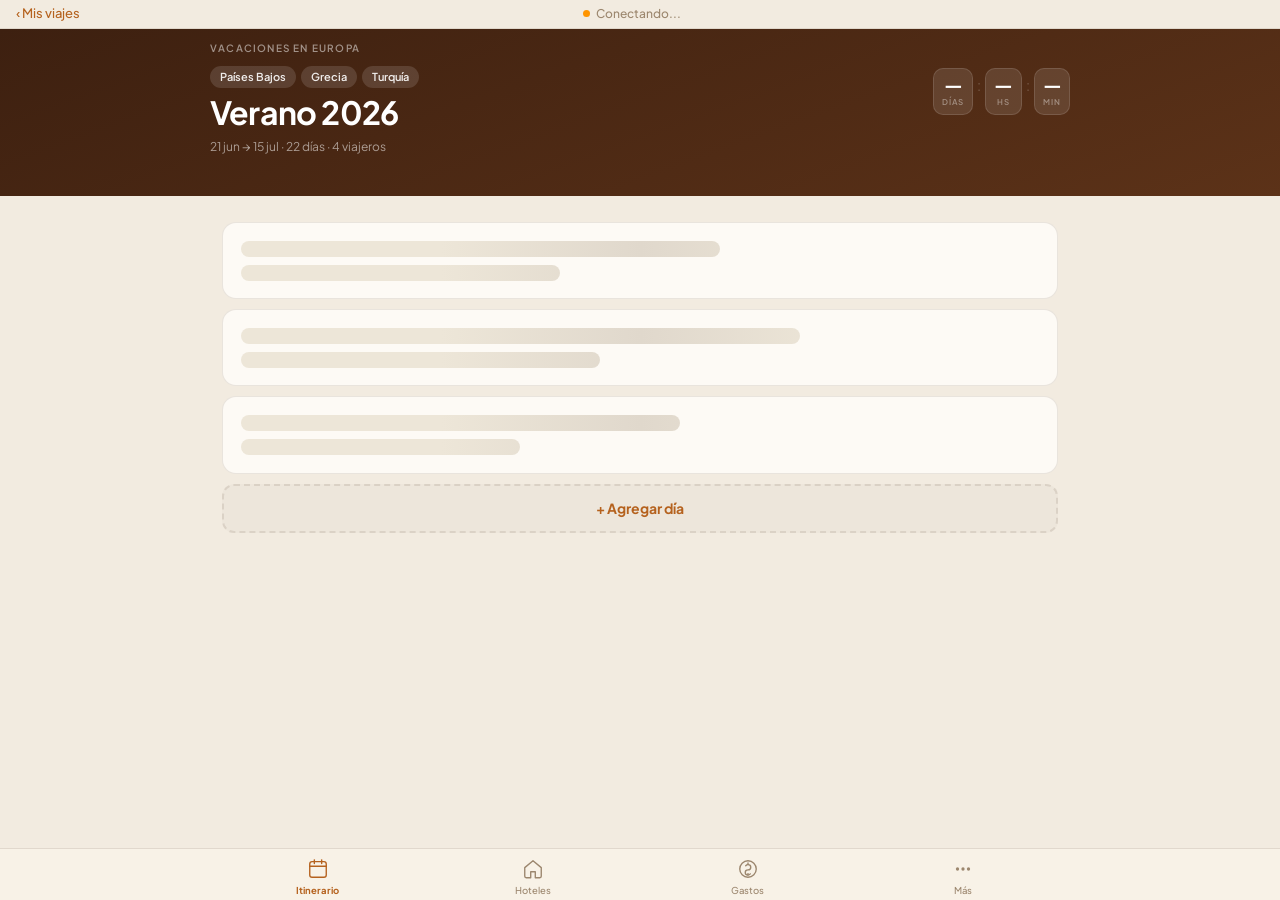
==== commit c77cfc20: "feat: apply Papier visual redesign — warm palette, Jakarta Sans, bottom nav CSS: - Replace all CSS v" ====
--- a/app.html
+++ b/app.html
@@ -6,18 +6,23 @@
 <title>TABI</title>
 <meta name="mobile-web-app-capable" content="yes">
 <meta name="apple-mobile-web-app-capable" content="yes">
-<meta name="apple-mobile-web-app-status-bar-style" content="default">
+<meta name="apple-mobile-web-app-status-bar-style" content="black-translucent">
 <meta name="apple-mobile-web-app-title" content="TABI">
-<meta name="theme-color" content="#F2F2F7">
-<link rel="apple-touch-icon" href="tabi-icon.png">
-<link rel="icon" type="image/png" href="tabi-icon.png">
+<meta name="color-scheme" content="light">
+<meta name="theme-color" content="#3D2010">
+<link rel="apple-touch-icon" href="tabi-icon.webp">
+<link rel="icon" type="image/webp" href="tabi-icon.webp">
 <meta name="description" content="TABI — Tu app de viajes compartidos">
 <meta http-equiv="Cache-Control" content="no-cache, no-store, must-revalidate">
 <meta http-equiv="Pragma" content="no-cache">
 <meta http-equiv="Expires" content="0">
 <link rel="preconnect" href="https://fonts.googleapis.com">
 <link rel="preconnect" href="https://fonts.gstatic.com" crossorigin>
-<link href="https://fonts.googleapis.com/css2?family=Lato:wght@400;700&display=swap" rel="stylesheet">
+<link rel="preconnect" href="https://firestore.googleapis.com">
+<link rel="preconnect" href="https://identitytoolkit.googleapis.com">
+<link rel="dns-prefetch" href="https://gstatic.com">
+<link rel="preload" href="https://fonts.googleapis.com/css2?family=Plus+Jakarta+Sans:wght@400;500;600;700;800&display=swap" as="style" onload="this.onload=null;this.rel='stylesheet'">
+<noscript><link rel="stylesheet" href="https://fonts.googleapis.com/css2?family=Plus+Jakarta+Sans:wght@400;500;600;700;800&display=swap"></noscript>
 <link rel="stylesheet" href="app.css">
 </head>
 <body data-theme="amsterdam">
@@ -372,7 +377,7 @@
     <span id="hero-dest" style="display:none"></span>
     <span id="hero-title" style="display:none"></span>
 
-    <div style="font-size:10px;font-weight:600;letter-spacing:.12em;text-transform:uppercase;color:rgba(60,60,67,.38);margin-bottom:10px">
+    <div style="font-size:10px;font-weight:600;letter-spacing:.12em;text-transform:uppercase;color:rgba(255,255,255,.5);margin-bottom:10px">
       Vacaciones en Europa
     </div>
 
@@ -381,12 +386,12 @@
       <div style="flex:1;min-width:0">
 
         <div style="display:flex;gap:5px;flex-wrap:wrap;margin-bottom:8px">
-          <span style="font-size:11px;font-weight:600;padding:3px 10px;border-radius:20px;background:rgba(0,122,255,.1);color:#004DB3">Países Bajos</span>
-          <span style="font-size:11px;font-weight:600;padding:3px 10px;border-radius:20px;background:rgba(52,199,89,.1);color:#1A7A35">Grecia</span>
-          <span style="font-size:11px;font-weight:600;padding:3px 10px;border-radius:20px;background:rgba(175,82,222,.1);color:#7B2FA8">Turquía</span>
-        </div>
-
-        <div style="font-size:32px;font-weight:700;color:#000;letter-spacing:-.8px;line-height:1;margin-bottom:10px">
+          <span style="font-size:11px;font-weight:600;padding:3px 10px;border-radius:20px;background:rgba(255,255,255,.13);color:rgba(255,255,255,.9)">Países Bajos</span>
+          <span style="font-size:11px;font-weight:600;padding:3px 10px;border-radius:20px;background:rgba(255,255,255,.13);color:rgba(255,255,255,.9)">Grecia</span>
+          <span style="font-size:11px;font-weight:600;padding:3px 10px;border-radius:20px;background:rgba(255,255,255,.13);color:rgba(255,255,255,.9)">Turquía</span>
+        </div>
+
+        <div style="font-size:32px;font-weight:700;color:#fff;letter-spacing:-.8px;line-height:1;margin-bottom:10px">
           Verano 2026
         </div>
 
@@ -399,19 +404,19 @@
       </div>
 
       <div style="flex-shrink:0;display:flex;gap:4px;align-items:flex-start;margin-top:2px" id="countdown-wrap">
-        <div style="background:#fff;border-radius:10px;padding:6px 8px;text-align:center;border:.5px solid rgba(60,60,67,.08);min-width:36px">
-          <div style="font-size:19px;font-weight:700;color:#000;line-height:1;letter-spacing:-.5px" id="cd-dias">—</div>
-          <div style="font-size:8px;font-weight:600;letter-spacing:.08em;text-transform:uppercase;color:rgba(60,60,67,.4);margin-top:2px">días</div>
-        </div>
-        <div style="font-size:15px;font-weight:300;color:rgba(60,60,67,.2);padding-top:6px">:</div>
-        <div style="background:#fff;border-radius:10px;padding:6px 8px;text-align:center;border:.5px solid rgba(60,60,67,.08);min-width:36px">
-          <div style="font-size:19px;font-weight:700;color:#000;line-height:1;letter-spacing:-.5px" id="cd-horas">—</div>
-          <div style="font-size:8px;font-weight:600;letter-spacing:.08em;text-transform:uppercase;color:rgba(60,60,67,.4);margin-top:2px">hs</div>
-        </div>
-        <div style="font-size:15px;font-weight:300;color:rgba(60,60,67,.2);padding-top:6px">:</div>
-        <div style="background:#fff;border-radius:10px;padding:6px 8px;text-align:center;border:.5px solid rgba(60,60,67,.08);min-width:36px">
-          <div style="font-size:19px;font-weight:700;color:#000;line-height:1;letter-spacing:-.5px" id="cd-mins">—</div>
-          <div style="font-size:8px;font-weight:600;letter-spacing:.08em;text-transform:uppercase;color:rgba(60,60,67,.4);margin-top:2px">min</div>
+        <div style="background:rgba(255,255,255,.11);border-radius:10px;padding:6px 8px;text-align:center;border:.5px solid rgba(255,255,255,.12);min-width:36px">
+          <div style="font-size:19px;font-weight:700;color:#fff;line-height:1;letter-spacing:-.5px" id="cd-dias">—</div>
+          <div style="font-size:8px;font-weight:600;letter-spacing:.08em;text-transform:uppercase;color:rgba(255,255,255,.4);margin-top:2px">días</div>
+        </div>
+        <div style="font-size:15px;font-weight:300;color:rgba(255,255,255,.25);padding-top:6px">:</div>
+        <div style="background:rgba(255,255,255,.11);border-radius:10px;padding:6px 8px;text-align:center;border:.5px solid rgba(255,255,255,.12);min-width:36px">
+          <div style="font-size:19px;font-weight:700;color:#fff;line-height:1;letter-spacing:-.5px" id="cd-horas">—</div>
+          <div style="font-size:8px;font-weight:600;letter-spacing:.08em;text-transform:uppercase;color:rgba(255,255,255,.4);margin-top:2px">hs</div>
+        </div>
+        <div style="font-size:15px;font-weight:300;color:rgba(255,255,255,.25);padding-top:6px">:</div>
+        <div style="background:rgba(255,255,255,.11);border-radius:10px;padding:6px 8px;text-align:center;border:.5px solid rgba(255,255,255,.12);min-width:36px">
+          <div style="font-size:19px;font-weight:700;color:#fff;line-height:1;letter-spacing:-.5px" id="cd-mins">—</div>
+          <div style="font-size:8px;font-weight:600;letter-spacing:.08em;text-transform:uppercase;color:rgba(255,255,255,.4);margin-top:2px">min</div>
         </div>
       </div>
 
@@ -423,10 +428,22 @@
 
 <div class="nav-wrap">
   <nav class="nav">
-    <div class="ntab active" id="main-tab-it" onclick="showTab('it',this);resetMasTab()">Itinerario</div>
-    <div class="ntab" id="main-tab-ht" onclick="showTab('ht',this);resetMasTab()">Hoteles</div>
-    <div class="ntab" id="main-tab-gs" onclick="showTab('gs',this);resetMasTab()">Gastos</div>
-    <div class="ntab" id="main-tab-mas" onclick="toggleMasMenu(event,this)">Más ▾</div>
+    <div class="ntab active" id="main-tab-it" onclick="showTab('it',this);resetMasTab()">
+      <svg class="ntab-icon" width="22" height="22" viewBox="0 0 24 24" fill="none" stroke="currentColor" stroke-width="1.5" stroke-linecap="round" stroke-linejoin="round"><rect x="3" y="4" width="18" height="17" rx="2.5"/><line x1="3" y1="9" x2="21" y2="9"/><line x1="8" y1="2" x2="8" y2="6"/><line x1="16" y1="2" x2="16" y2="6"/></svg>
+      Itinerario
+    </div>
+    <div class="ntab" id="main-tab-ht" onclick="showTab('ht',this);resetMasTab()">
+      <svg class="ntab-icon" width="22" height="22" viewBox="0 0 24 24" fill="none" stroke="currentColor" stroke-width="1.5" stroke-linecap="round" stroke-linejoin="round"><path d="M3 10.5L12 3L21 10.5V20a1.5 1.5 0 01-1.5 1.5h-5V15h-5v6.5H4.5A1.5 1.5 0 013 20V10.5z"/></svg>
+      Hoteles
+    </div>
+    <div class="ntab" id="main-tab-gs" onclick="showTab('gs',this);resetMasTab()">
+      <svg class="ntab-icon" width="22" height="22" viewBox="0 0 24 24" fill="none" stroke="currentColor" stroke-width="1.5" stroke-linecap="round" stroke-linejoin="round"><circle cx="12" cy="12" r="9"/><path d="M9.5 8.5c.7-.9 1.5-1.3 2.5-1.3 1.8 0 3 1.2 3 2.8S13.8 13 12 13s-3 1.2-3 2.8 1.2 2.8 3 2.8c1 0 1.8-.4 2.5-1.3"/><line x1="12" y1="5.5" x2="12" y2="7"/><line x1="12" y1="17" x2="12" y2="18.5"/></svg>
+      Gastos
+    </div>
+    <div class="ntab" id="main-tab-mas" onclick="toggleMasMenu(event,this)">
+      <svg class="ntab-icon" width="22" height="22" viewBox="0 0 24 24" fill="none"><circle cx="6" cy="12" r="1.8" fill="currentColor"/><circle cx="12" cy="12" r="1.8" fill="currentColor"/><circle cx="18" cy="12" r="1.8" fill="currentColor"/></svg>
+      Más
+    </div>
   </nav>
 </div>
 <div id="mas-overlay" onclick="closeMasMenu()" style="display:none;position:fixed;inset:0;z-index:199"></div>
@@ -448,8 +465,8 @@
       <div style="font-size:1.1rem;font-weight:700;margin-bottom:.5rem">¡Bienvenidos al viaje! 🎉</div>
       <div style="font-size:13px;color:rgba(255,255,255,.75);margin-bottom:1rem;line-height:1.6">Empezá cargando el primer día. Podés agregar vuelos, hoteles, traslados y actividades.</div>
       <div style="display:flex;gap:8px;flex-wrap:wrap">
-        <button onclick="document.getElementById('onboarding-banner').style.display='none';openNewDay()" style="padding:8px 16px;background:#fff;color:var(--hero-bg);border:none;border-radius:8px;font-family:'Lato',sans-serif;font-size:14px;font-weight:700;cursor:pointer">+ Agregar primer día</button>
-        <button onclick="document.getElementById('onboarding-banner').style.display='none'" style="padding:8px 14px;background:none;border:1px solid rgba(255,255,255,.3);border-radius:8px;font-family:'Lato',sans-serif;font-size:13px;color:rgba(255,255,255,.7);cursor:pointer">Cerrar</button>
+        <button onclick="document.getElementById('onboarding-banner').style.display='none';openNewDay()" style="padding:8px 16px;background:#fff;color:var(--hero-bg);border:none;border-radius:8px;font-family:"Plus Jakarta Sans",sans-serif;font-size:14px;font-weight:700;cursor:pointer">+ Agregar primer día</button>
+        <button onclick="document.getElementById('onboarding-banner').style.display='none'" style="padding:8px 14px;background:none;border:1px solid rgba(255,255,255,.3);border-radius:8px;font-family:"Plus Jakarta Sans",sans-serif;font-size:13px;color:rgba(255,255,255,.7);cursor:pointer">Cerrar</button>
       </div>
     </div>
     <div id="days-wrap" style="margin-top:0">
@@ -489,7 +506,7 @@
     <div class="compose" style="margin-bottom:1.25rem">
       <div style="font-size:14px;font-weight:700;color:var(--stat);margin-bottom:10px">¿Quién sube?</div>
       <div class="pbtns" id="photo-pbtns"></div>
-      <input type="text" id="photo-caption" placeholder="Leyenda (opcional)..." style="width:100%;margin-top:12px;padding:10px 12px;border:2px solid var(--border);border-radius:9px;font-family:'Lato',sans-serif;font-size:15px;color:var(--ink);background:var(--sand);outline:none">
+      <input type="text" id="photo-caption" placeholder="Leyenda (opcional)..." style="width:100%;margin-top:12px;padding:10px 12px;border:2px solid var(--border);border-radius:9px;font-family:"Plus Jakarta Sans",sans-serif;font-size:16px;color:var(--ink);background:var(--sand);outline:none">
       <label class="add-photo-btn">📸 Elegir foto<input type="file" style="display:none" accept="image/*" multiple onchange="handlePhotos(event)"></label>
       <div class="upload-prog" id="upload-prog"></div>
     </div>
@@ -545,7 +562,7 @@
       <div id="story-config-dia">
         <div class="frow" style="margin-bottom:10px">
           <label style="font-size:12px;font-weight:700;text-transform:uppercase;letter-spacing:.08em;color:var(--ink2);display:block;margin-bottom:4px">Día del viaje</label>
-          <select id="story-day-sel" style="width:100%;padding:10px 12px;border:2px solid var(--border);border-radius:9px;font-family:'Lato',sans-serif;font-size:15px;color:var(--ink);background:var(--sand);outline:none">
+          <select id="story-day-sel" style="width:100%;padding:10px 12px;border:2px solid var(--border);border-radius:9px;font-family:"Plus Jakarta Sans",sans-serif;font-size:15px;color:var(--ink);background:var(--sand);outline:none">
             <option value="">— Elegir día —</option>
           </select>
         </div>
@@ -553,11 +570,11 @@
       <div id="story-config-llegada" style="display:none">
         <div class="frow" style="margin-bottom:10px">
           <label style="font-size:12px;font-weight:700;text-transform:uppercase;letter-spacing:.08em;color:var(--ink2);display:block;margin-bottom:4px">Destino</label>
-          <input id="story-destino" placeholder="Ej: Santorini 🌅" style="width:100%;padding:10px 12px;border:2px solid var(--border);border-radius:9px;font-family:'Lato',sans-serif;font-size:15px;color:var(--ink);background:var(--sand);outline:none">
+          <input id="story-destino" placeholder="Ej: Santorini 🌅" style="width:100%;padding:10px 12px;border:2px solid var(--border);border-radius:9px;font-family:"Plus Jakarta Sans",sans-serif;font-size:15px;color:var(--ink);background:var(--sand);outline:none">
         </div>
         <div class="frow" style="margin-bottom:10px">
           <label style="font-size:12px;font-weight:700;text-transform:uppercase;letter-spacing:.08em;color:var(--ink2);display:block;margin-bottom:4px">Frase personalizada (opcional)</label>
-          <input id="story-frase" placeholder="Ej: El viaje de nuestras vidas 💙" style="width:100%;padding:10px 12px;border:2px solid var(--border);border-radius:9px;font-family:'Lato',sans-serif;font-size:15px;color:var(--ink);background:var(--sand);outline:none">
+          <input id="story-frase" placeholder="Ej: El viaje de nuestras vidas 💙" style="width:100%;padding:10px 12px;border:2px solid var(--border);border-radius:9px;font-family:"Plus Jakarta Sans",sans-serif;font-size:15px;color:var(--ink);background:var(--sand);outline:none">
         </div>
       </div>
 
@@ -568,7 +585,7 @@
         <p id="story-no-photos" style="font-size:13px;color:var(--muted);padding:8px 0">No hay fotos cargadas aún. Subí fotos en la pestaña 📸 Fotos.</p>
       </div>
 
-      <button onclick="generateStory()" style="width:100%;padding:13px;background:var(--accent);color:#fff;border:none;border-radius:10px;font-family:'Lato',sans-serif;font-size:15px;font-weight:700;cursor:pointer;margin-bottom:1rem">
+      <button onclick="generateStory()" style="width:100%;padding:13px;background:var(--accent);color:#fff;border:none;border-radius:10px;font-family:"Plus Jakarta Sans",sans-serif;font-size:15px;font-weight:700;cursor:pointer;margin-bottom:1rem">
         ✨ Generar Story
       </button>
 
@@ -579,7 +596,7 @@
           <canvas id="story-canvas" style="width:100%;border-radius:14px;cursor:pointer;box-shadow:0 4px 20px rgba(0,0,0,.15)" onclick="downloadStory()"></canvas>
           <div style="position:absolute;bottom:12px;left:50%;transform:translateX(-50%);background:rgba(0,0,0,.7);color:#fff;font-size:12px;font-weight:700;padding:6px 16px;border-radius:20px;pointer-events:none;white-space:nowrap">⬇ Tocar para descargar</div>
         </div>
-        <button onclick="downloadStory()" style="width:100%;max-width:280px;display:block;margin:10px auto 0;padding:10px;background:var(--accent);color:#fff;border:none;border-radius:9px;font-family:'Lato',sans-serif;font-size:14px;font-weight:700;cursor:pointer">⬇ Descargar PNG</button>
+        <button onclick="downloadStory()" style="width:100%;max-width:280px;display:block;margin:10px auto 0;padding:10px;background:var(--accent);color:#fff;border:none;border-radius:9px;font-family:"Plus Jakarta Sans",sans-serif;font-size:14px;font-weight:700;cursor:pointer">⬇ Descargar PNG</button>
       </div>
     </div>
 
@@ -588,2623 +605,11 @@
 
 </main>
 
-<script type="module">
-import { initializeApp } from "https://www.gstatic.com/firebasejs/10.12.0/firebase-app.js";
-import { getFirestore, collection, doc, onSnapshot, setDoc, deleteDoc, addDoc, updateDoc, orderBy, query, getDocs, getDoc } from "https://www.gstatic.com/firebasejs/10.12.0/firebase-firestore.js";
-import { getAuth, onAuthStateChanged } from "https://www.gstatic.com/firebasejs/10.12.0/firebase-auth.js";
-
-// ── PWA VERSION CHECK — incrementá APP_VERSION con cada deploy ──
-const APP_VERSION = '1.1.0';
-if (window.navigator.standalone) {
-  const lastVersion = localStorage.getItem('app-version');
-  if (lastVersion !== APP_VERSION) {
-    localStorage.setItem('app-version', APP_VERSION);
-    window.location.reload(true);
+<script type="module" src="app.js"></script>
+<script>
+  if ("serviceWorker" in navigator) {
+    navigator.serviceWorker.register("sw.js", { scope: "/tabi/" });
   }
-}
-
-const app = initializeApp({
-  apiKey:"AIzaSyD9TVjeoxeOGCDYaxY6Kx_mXUOn6Cs7g0A",
-  authDomain:"tripplanner-a1f5c.firebaseapp.com",
-  projectId:"tripplanner-a1f5c",
-  storageBucket:"tripplanner-a1f5c.firebasestorage.app",
-  messagingSenderId:"82332333762",
-  appId:"1:82332333762:web:956ab3770a8ddc7d182d5b"
-});
-const db = getFirestore(app);
-const auth = getAuth(app);
-
-// ── TRIP CONTEXT ──────────────────────────────────────────
-// Get tripId from URL hash or sessionStorage
-function getTripId(){
-  if(location.hash && location.hash.length > 1) return location.hash.slice(1);
-  try{ return sessionStorage.getItem('tp_tripId')||''; }catch(e){ return ''; }
-}
-const TRIP_ID = getTripId();
-
-// Collection helper — scoped to trip if tripId exists, else legacy root
-function col(name){
-  if(TRIP_ID) return collection(db, 'trips', TRIP_ID, name);
-  return collection(db, name); // legacy fallback for existing trip
-}
-function dref(colName, id){
-  if(TRIP_ID) return doc(db, 'trips', TRIP_ID, colName, id);
-  return doc(db, colName, id);
-}
-
-// ── LOAD TRIP CONFIG + ROLE — single getDoc ──────────────
-async function loadTripInit(){
-  if(!TRIP_ID) return 'owner'; // legacy mode = full access
-  try{
-    const snap = await getDoc(doc(db,'trips',TRIP_ID));
-    if(!snap.exists()) return 'editor';
-    const t = snap.data();
-
-    // ── Hero title ──
-    const titleEl = document.getElementById('hero-title');
-    const destEl = document.getElementById('hero-dest');
-    const subEl = document.querySelector('.hero-sub');
-    if(t.nombre && titleEl){
-      const normNombre = t.nombre.replace(/Amsterdam/gi,'Países Bajos');
-      const parts = normNombre.split('·').map(p=>p.trim()).filter(Boolean);
-      if(parts.length >= 2){
-        titleEl.innerHTML = `${parts[0]}<br><em>${parts.slice(1).join(' · ')}</em>`;
-      } else {
-        titleEl.innerHTML = normNombre;
-      }
-    }
-    if(t.destinos?.length && destEl){
-      const normalize = d => {
-        if(/amsterdam/i.test(d)) return 'Países Bajos';
-        if(/atenas|mykonos|naxos|santorini|milos|paros|koufonisia/i.test(d)) return 'Grecia';
-        if(/estambul|capadocia|estanbul/i.test(d)) return 'Turquía';
-        return d;
-      };
-      const destNorm = [...new Set(t.destinos.map(normalize))];
-      destEl.textContent = '🌍 ' + destNorm.slice(0,3).join(' · ') + (destNorm.length > 3 ? ' & más' : '');
-    }
-    if(subEl){
-      const from = t.fechaSalida ? fmtDateDisplay(t.fechaSalida) : '';
-      const to = t.fechaRegreso ? fmtDateDisplay(t.fechaRegreso) : '';
-      const memberCount = (t.members||[]).length;
-      const dateStr = from && to ? `${from} → ${to}` : from || '';
-      subEl.textContent = [dateStr, memberCount ? `${memberCount} viajeros` : ''].filter(Boolean).join(' · ');
-    }
-    if(t.members?.length){
-      const seen = new Map();
-      const deduped = [];
-      t.members.forEach(m => {
-        const key = (m.name||'').toLowerCase().trim();
-        if(!seen.has(key)){
-          seen.set(key, deduped.length);
-          deduped.push({...m});
-        } else {
-          const existingIdx = seen.get(key);
-          if(m.uid && !deduped[existingIdx].uid){ deduped[existingIdx] = {...m}; }
-        }
-      });
-      window.TVL_OVERRIDE = deduped.map((m,i)=>({
-        i: m.uid||`T${i}`,
-        n: m.name?.split(' ')[0]||`V${i+1}`,
-        fn: m.name||`Viajero ${i+1}`,
-        a: `av${(i%4)+1}`
-      }));
-    }
-
-    // ── Role ──
-    const user = getAuth().currentUser;
-    if(!user) return 'viewer';
-    if(t.ownerId === user.uid) return 'owner';
-    const member = (t.members||[]).find(m=>m.uid===user.uid);
-    return member?.role || 'editor';
-  }catch(e){ console.warn('Could not load trip config', e); return 'editor'; }
-}
-
-let USER_ROLE = 'editor'; // will be set on load
-
-const setSS=(s,m)=>{document.getElementById('stxt').textContent=m;document.getElementById('sdot').className='sdot'+(s==='ok'?'':s==='warn'?' warn':' err');};
-
-// ── STATE ─────────────────────────────────────────────────
-let EM=false,EVTIPO='vuelo',PAGADO='na',HOTEL_PAGO='na';
-let AP={i:'ER',a:'av1',n:'Eugenia Romero'};
-let PAP={i:'ER',a:'av1',n:'Eugenia Romero'};
-let DAYS=[],HOTELS=[],CHECKLIST={},CHECKS={},NOTES=[],PHOTOS=[],PROFILES={},AVATARS={};
-let WEATHER_CACHE={};
-
-const TVL=[{i:'ER',n:'Eugenia',fn:'Eugenia Romero',a:'av1'},{i:'JN',n:'Juan José',fn:'Juan José Noguera',a:'av2'},{i:'VS',n:'Valeria',fn:'Valeria Secchi',a:'av3'},{i:'GG',n:'Gustavo',fn:'Gustavo García',a:'av4'}];
-const FN={ER:'Eugenia Romero',JN:'Juan José Noguera',VS:'Valeria Secchi',GG:'Gustavo García'};
-const AV={ER:'av1',JN:'av2',VS:'av3',GG:'av4'};
-const CL={amsterdam:'Países Bajos',grecia:'Grecia',turquia:'Turquía',transito:'Tránsito'};
-const TIPO_COLOR={vuelo:'#007AFF',hotel:'#34C759',actividad:'#FF9500',restaurante:'#FF2D55',traslado:'#8E8E93',otro:'#AF52DE'};
-const TIPO_ICO={vuelo:'✈',hotel:'🏨',actividad:'🎯',restaurante:'🍽',traslado:'🚕',otro:'📌'};
-const TIPO_CLS={vuelo:'etype-vuelo',hotel:'etype-hotel',actividad:'etype-actividad',restaurante:'etype-restaurante',traslado:'etype-traslado',otro:'etype-otro'};
-
-// CITY COORDS para clima
-const CITY_COORDS={
-  amsterdam:{lat:52.37,lon:4.89},
-  grecia:{lat:37.97,lon:23.73},
-  turquia:{lat:41.01,lon:28.97},
-  transito:{lat:null,lon:null}
-};
-
-// TEMA
-const TM={
-  amsterdam:{dest:'🇳🇱 Países Bajos · Amsterdam',title:'Países Bajos<br><em>& Amsterdam</em>'},
-  grecia:{dest:'🇬🇷 Grecia & sus Islas',title:'Grecia<br><em>& sus Islas</em>'},
-  turquia:{dest:'🇹🇷 Turquía · Estambul & Capadocia',title:'Turquía<br><em>Estambul & Capadocia</em>'}
-};
-window.setTheme=(t,el)=>{
-  document.body.setAttribute('data-theme',t);
-  document.querySelectorAll('.tbtn').forEach(b=>b.classList.toggle('on',b.dataset.t===t));
-  const m=TM[t];if(m){const hd=document.getElementById('hero-dest');const ht=document.getElementById('hero-title');if(hd)hd.textContent=m.dest;if(ht)ht.innerHTML=m.title;}
-  try{localStorage.setItem('tp_theme',t);localStorage.setItem('tp_theme_m','1');}catch(e){}
-};
-try{const s=localStorage.getItem('tp_theme');if(s){const b=document.querySelector(`[data-t="${s}"]`);if(b)setTheme(s,b);}}catch(e){}
-
-// ── WEATHER ───────────────────────────────────────────────
-async function getWeather(city, dateStr){
-  // dateStr format: "2026-06-22"
-  const coords=CITY_COORDS[city];
-  if(!coords||!coords.lat||!dateStr||!dateStr.match(/^\d{4}-\d{2}-\d{2}$/)) return null;
-  const key=`${city}_${dateStr}`;
-  if(WEATHER_CACHE[key]) return WEATHER_CACHE[key];
-  try{
-    const url=`https://api.open-meteo.com/v1/forecast?latitude=${coords.lat}&longitude=${coords.lon}&daily=temperature_2m_max,temperature_2m_min,precipitation_probability_max,weathercode&timezone=auto&start_date=${dateStr}&end_date=${dateStr}`;
-    const r=await fetch(url);
-    const d=await r.json();
-    if(!d.daily||!d.daily.temperature_2m_max||!d.daily.temperature_2m_max[0]) return null;
-    const wc=d.daily.weathercode[0];
-    const tmax=Math.round(d.daily.temperature_2m_max[0]);
-    const tmin=Math.round(d.daily.temperature_2m_min[0]);
-    const rain=d.daily.precipitation_probability_max[0];
-    const ico=wc<=1?'☀️':wc<=3?'⛅':wc<=48?'🌫':wc<=67?'🌧':wc<=77?'🌨':wc<=82?'🌧':wc<=99?'⛈':'☀️';
-    const result={ico,tmax,tmin,rain};
-    WEATHER_CACHE[key]=result;
-    return result;
-  }catch(e){return null;}
-}
-
-function fmtDateISO(dateStr){
-  // Convert "22 jun" or "2026-06-22" to ISO "2026-06-22"
-  if(!dateStr) return null;
-  if(dateStr.match(/^\d{4}-\d{2}-\d{2}$/)) return dateStr;
-  // Try to parse "22 jun" style
-  const months={ene:'01',feb:'02',mar:'03',abr:'04',may:'05',jun:'06',jul:'07',ago:'08',sep:'09',oct:'10',nov:'11',dic:'12'};
-  const m=dateStr.trim().toLowerCase().match(/^(\d{1,2})\s+([a-z]{3})/);
-  if(m){const mo=months[m[2]];if(mo)return `2026-${mo}-${m[1].padStart(2,'0')}`;}
-  return null;
-}
-
-// ── DURATION CALC ─────────────────────────────────────────
-window.autoFillVueloTitulo=()=>{
-  const orig=document.getElementById('v-cod-origen')?.value.trim()||'';
-  const dest=document.getElementById('v-cod-destino')?.value.trim()||'';
-  const al=document.getElementById('v-aerolinea')?.value.trim()||'';
-  const tit=document.getElementById('ev-titulo');
-  if(tit&&(orig||dest)){
-    const parts=[al,orig&&dest?orig+'→'+dest:''].filter(Boolean);
-    tit.value=parts.join(' · ');
-  }
-};
-window.syncVueloHora=()=>{
-  // Sync v-salida → ev-hora so the event time matches departure
-  const sal=document.getElementById('v-salida')?.value;
-  if(sal) document.getElementById('ev-hora').value=sal;
-};
-window.calcDuracion=()=>{
-  const s=document.getElementById('v-salida').value;
-  const l=document.getElementById('v-llegada').value;
-  if(!s||!l) return;
-  const nextDay=document.getElementById('v-next-day')?.checked?1440:0;
-  const [sh,sm]=s.split(':').map(Number);
-  const [lh,lm]=l.split(':').map(Number);
-  let mins=(lh*60+lm+nextDay)-(sh*60+sm);
-  if(mins<0) mins+=24*60;
-  const h=Math.floor(mins/60);const m=mins%60;
-  const dur=`${h}h ${m>0?m+'m':''}`.trim();
-  document.getElementById('v-duracion').value=dur;
-  document.getElementById('duracion-auto').textContent=`→ ${dur}${nextDay?'  (+1 día)':''}`;
-  document.getElementById('duracion-auto').className='auto-calc';
-};
-
-window.calcDuracionTraslado=()=>{
-  const s=document.getElementById('ev-hora').value;
-  const l=document.getElementById('tr-llegada').value;
-  if(!s||!l) return;
-  const [sh,sm]=s.split(':').map(Number);
-  const [lh,lm]=l.split(':').map(Number);
-  let mins=(lh*60+lm)-(sh*60+sm);
-  if(mins<0) mins+=24*60;
-  const h=Math.floor(mins/60);const m=mins%60;
-  const dur=h>0?`${h}h ${m>0?m+'m':''}`.trim():`${m} min`;
-  document.getElementById('tr-duracion').value=dur;
-  document.getElementById('duracion-traslado-auto').textContent=`→ ${dur}`;
-  document.getElementById('duracion-traslado-auto').className='auto-calc';
-};
-
-// ── SORT EVENTS BY TIME ───────────────────────────────────
-function sortEvents(events){
-  // Tag each event with its original index before sorting
-  return events.map((e,i)=>({...e,_origIdx:i})).sort((a,b)=>{
-    // Sort by fecha+hora combined so cross-day events sort correctly
-    const fa=a.fecha||'9999-99-99';const fb=b.fecha||'9999-99-99';
-    const ta=a.hora||'99:99';const tb=b.hora||'99:99';
-    const ka=`${fa} ${ta}`;const kb=`${fb} ${tb}`;
-    return ka.localeCompare(kb);
-  });
-}
-
-function fmtTimeDisplay(hora){
-  if(!hora) return '';
-  // hora can be "HH:MM" from time input
-  return hora;
-}
-
-function fmtDateDisplay(fecha){
-  if(!fecha) return '';
-  if(fecha.match(/^\d{4}-\d{2}-\d{2}$/)){
-    const [y,m,d]=fecha.split('-');
-    const months=['ene','feb','mar','abr','may','jun','jul','ago','sep','oct','nov','dic'];
-    return `${parseInt(d)} ${months[parseInt(m)-1]}`;
-  }
-  return fecha;
-}
-
-// Devuelve un Date para un día, usando d.fecha o parseando d.date ("22 jun", "25-26 jun")
-function getDateObjFromDay(d){
-  if(d.fecha&&d.fecha.match(/^\d{4}-\d{2}-\d{2}$/)) return new Date(d.fecha+'T12:00:00');
-  const str=(d.date||'').trim();
-  const months={ene:0,feb:1,mar:2,abr:3,may:4,jun:5,jul:6,ago:7,sep:8,oct:9,nov:10,dic:11};
-  const m=str.match(/^(\d+)(?:-\d+)?\s+([a-záéíóú]+)/i);
-  if(m){
-    const day=parseInt(m[1]);
-    const mon=months[m[2].toLowerCase()];
-    if(!isNaN(day)&&mon!==undefined){
-      const yr=parseInt((DAYS.find(x=>x.fecha&&x.fecha.length>=4)?.fecha||'2026').slice(0,4));
-      return new Date(yr+'-'+String(mon+1).padStart(2,'0')+'-'+String(day).padStart(2,'0')+'T12:00:00');
-    }
-  }
-  return null;
-}
-
-// Normaliza rangos ("25–26 jun") mostrando solo el día de inicio por card
-function getDisplayDays(){
-  const MNUM={ene:1,feb:2,mar:3,abr:4,may:5,jun:6,jul:7,ago:8,sep:9,oct:10,nov:11,dic:12};
-  const MNAME=['','ene','feb','mar','abr','may','jun','jul','ago','sep','oct','nov','dic'];
-  const yr=parseInt((DAYS.find(x=>x.fecha?.match(/^\d{4}/))?.fecha||'2026').slice(0,4));
-  return DAYS.map(d=>{
-    const rm=(d.date||'').match(/^(\d+)[-–](\d+)(?:\s*([a-záéíóú]+))?/i);
-    if(rm){
-      const s=parseInt(rm[1]);
-      let mon=rm[3]?MNUM[rm[3].toLowerCase()]:null;
-      if(!mon){
-        for(const x of DAYS){
-          if(x.fecha?.match(/^\d{4}-\d{2}-\d{2}$/)){mon=parseInt(x.fecha.slice(5,7));break;}
-          const mm=(x.date||'').match(/\b(ene|feb|mar|abr|may|jun|jul|ago|sep|oct|nov|dic)\b/i);
-          if(mm){mon=MNUM[mm[1].toLowerCase()];break;}
-        }
-      }
-      if(mon&&!isNaN(s)){
-        const fecha=`${yr}-${String(mon).padStart(2,'0')}-${String(s).padStart(2,'0')}`;
-        return {...d,fecha,date:`${s} ${MNAME[mon]}`,_displayId:d._id};
-      }
-    }
-    return {...d,_displayId:d._id};
-  });
-}
-
-// ── HOTEL SELECTOR IN EVENT FORM ─────────────────────────
-function populateHotelSelector(){
-  const sel=document.getElementById('h-selector');
-  sel.innerHTML='<option value="">— Elegir hotel guardado —</option>';
-  HOTELS.forEach(h=>{
-    const o=document.createElement('option');
-    o.value=h._id;
-    o.textContent=`${h.name} — ${h.city}`;
-    sel.appendChild(o);
-  });
-}
-
-window.fillHotelFromSelector=()=>{
-  const id=document.getElementById('h-selector').value;
-  if(!id) return;
-  const h=HOTELS.find(x=>x._id===id);
-  if(!h) return;
-  // Auto-fill title with hotel name + city
-  const titleEl=document.getElementById('ev-titulo');
-  if(h.name && (!titleEl.value || titleEl.value==='Sin título')) titleEl.value=h.name;
-  else if(h.name) titleEl.value=h.name;
-  if(h.name) document.getElementById('h-nombre').value=h.name;
-  if(h.city) document.getElementById('h-ciudad').value=h.city;
-  if(h.dir) document.getElementById('h-dir').value=h.dir||'';
-  if(h.maps) document.getElementById('h-maps').value=h.maps||'';
-  if(h.cinFecha){ document.getElementById('h-cin-fecha').value=h.cinFecha||''; document.getElementById('ev-fecha').value=h.cinFecha||'';}
-  if(h.cinHora){ document.getElementById('h-cin-hora').value=h.cinHora||''; document.getElementById('ev-hora').value=h.cinHora||'';}
-  if(h.coutFecha) document.getElementById('h-cout-fecha').value=h.coutFecha||'';
-  if(h.coutHora) document.getElementById('h-cout-hora').value=h.coutHora||'';
-  if(h.conf) document.getElementById('h-conf').value=h.conf||'';
-  if(h.tel) document.getElementById('h-tel').value=h.tel||'';
-  if(h.notas||h.obs) document.getElementById('h-notas').value=h.notas||h.obs||'';
-  if(h.plat) {} // platform not in event form but stored in hotel
-};
-
-// ── SEED DATA ─────────────────────────────────────────────
-const SD=[
-  {id:'d01',date:'21 jun',fecha:'2026-06-21',label:'Buenos Aires → Amsterdam',city:'transito',order:1,events:[
-    {tipo:'vuelo',hora:'14:40',fecha:'2026-06-21',titulo:'KLM · EZE → AMS',pago:'si',extras:{aerolinea:'KLM',numero:'KL702',origen:'EZE — Ministro Pistarini, Buenos Aires',destino:'AMS — Amsterdam Schiphol',salida:'14:40',llegada:'08:45',duracion:'13h 05m',terminal:'',escala:'Sin escala — vuelo directo',pnr:'BWCTB7',clase:'Economy',equipaje:'23Kg Maleta + 10Kg Carry-On',notas:'Emitir tickets antes del 22/04/2026'}},
-    {tipo:'traslado',hora:'08:45',fecha:'2026-06-22',titulo:'Traslado Schiphol → hotel',pago:'na',extras:{origen:'AMS — Schiphol Terminal 3',destino:'Hotel Amsterdam',mapsO:'',mapsD:'',medio:'Taxi / Uber',llegada:'',duracion:'30 min',precio:'€40 aprox.',conf:'',notas:'Recoger equipaje primero · Terminal 3'}}
-  ]},
-  {id:'d02',date:'22 jun',fecha:'2026-06-22',label:'Amsterdam — llegada y primer paseo',city:'amsterdam',order:2,events:[
-    {tipo:'hotel',hora:'09:00',fecha:'2026-06-22',titulo:'Check-in hotel Amsterdam',pago:'no',extras:{nombre:'',ciudad:'Amsterdam',dir:'Amsterdam Centro',maps:'',cinFecha:'2026-06-22',cinHora:'09:00',coutFecha:'2026-06-24',coutHora:'11:00',conf:'',tel:'',notas:'Early check-in a confirmar · Solicitar habitaciones contiguas'}},
-    {tipo:'actividad',hora:'11:00',fecha:'2026-06-22',titulo:'Recorrido en bicicleta — canales',pago:'na',extras:{lugar:'Centro histórico, Amsterdam',maps:'',horafin:'14:00',precio:'€15/persona',conf:'',proveedor:'',link:'',notas:'Alquilar en el hotel o en MacBike'}},
-    {tipo:'restaurante',hora:'19:00',fecha:'2026-06-22',titulo:'Cena barrio Jordaan',pago:'no',extras:{nombre:'',dir:'Barrio Jordaan, Amsterdam',maps:'',cocina:'',precio:'',conf:'',reserva:'Pendiente de reserva',link:'',notas:''}}
-  ]},
-  {id:'d03',date:'23 jun',fecha:'2026-06-23',label:'Amsterdam — museos y cultura',city:'amsterdam',order:3,events:[
-    {tipo:'actividad',hora:'09:30',fecha:'2026-06-23',titulo:'Rijksmuseum',pago:'no',extras:{lugar:'Museumstraat 1, Amsterdam',maps:'https://maps.google.com/?q=Rijksmuseum+Amsterdam',horafin:'12:30',precio:'€22.50/persona',conf:'',proveedor:'',link:'https://www.rijksmuseum.nl',notas:'Reservar entradas online con anticipación'}},
-    {tipo:'actividad',hora:'14:00',fecha:'2026-06-23',titulo:'Vondelpark — tarde libre',pago:'na',extras:{lugar:'Vondelpark, Amsterdam',maps:'',horafin:'16:00',precio:'Gratis',conf:'',proveedor:'',link:'',notas:''}},
-    {tipo:'restaurante',hora:'20:00',fecha:'2026-06-23',titulo:'Cena barrio De Pijp',pago:'no',extras:{nombre:'',dir:'Barrio De Pijp, Amsterdam',maps:'',cocina:'',precio:'',conf:'',reserva:'Pendiente de reserva',link:'',notas:'Cerca del Mercado Albert Cuyp'}}
-  ]},
-  {id:'d04',date:'24 jun',fecha:'2026-06-24',label:'Amsterdam → Atenas',city:'transito',order:4,events:[
-    {tipo:'traslado',hora:'06:00',fecha:'2026-06-24',titulo:'Traslado aeropuerto Schiphol',pago:'na',extras:{origen:'Hotel Amsterdam',destino:'AMS — Schiphol',mapsO:'',mapsD:'',medio:'Tren',llegada:'06:30',duracion:'20 min',precio:'€5',conf:'',notas:'Tren desde Amsterdam Centraal · Salir temprano'}},
-    {tipo:'vuelo',hora:'08:45',fecha:'2026-06-24',titulo:'Vuelo AMS → ATH',pago:'no',extras:{aerolinea:'',numero:'',origen:'AMS — Amsterdam Schiphol',destino:'ATH — El. Venizelos, Atenas',salida:'08:45',llegada:'13:30',duracion:'3h 45m',terminal:'',escala:'Sin escala',pnr:'',clase:'Economy',equipaje:'',notas:'Vuelo pendiente de reservar'}},
-    {tipo:'traslado',hora:'13:30',fecha:'2026-06-24',titulo:'Metro aeropuerto → hotel',pago:'na',extras:{origen:'ATH — El. Venizelos',destino:'Hotel Atenas',mapsO:'',mapsD:'',medio:'Metro',llegada:'14:15',duracion:'40 min',precio:'€10',conf:'',notas:'Línea 3 — Azul hasta Syntagma'}},
-    {tipo:'hotel',hora:'15:00',fecha:'2026-06-24',titulo:'Check-in Atenas',pago:'no',extras:{nombre:'',ciudad:'Atenas',dir:'Zona Monastiraki / Syntagma',maps:'',cinFecha:'2026-06-24',cinHora:'15:00',coutFecha:'2026-06-27',coutHora:'11:00',conf:'',tel:'',notas:''}}
-  ]},
-  {id:'d05',date:'25–26 jun',fecha:'2026-06-25',label:'Atenas — Acrópolis, Plaka y museos',city:'grecia',order:5,events:[
-    {tipo:'actividad',hora:'08:00',fecha:'2026-06-25',titulo:'Acrópolis de Atenas',pago:'no',extras:{lugar:'Acrópolis, Atenas',maps:'https://maps.google.com/?q=Acropolis+Athens',horafin:'11:00',precio:'€20/persona',conf:'',proveedor:'',link:'https://etickets.tap.gr',notas:'Entradas comprar online · Llevar agua y sombrero · Ir temprano'}},
-    {tipo:'restaurante',hora:'12:00',fecha:'2026-06-25',titulo:'Almuerzo en Plaka',pago:'na',extras:{nombre:'',dir:'Barrio Plaka, Atenas',maps:'',cocina:'Griega tradicional',precio:'€20/persona',conf:'',reserva:'Sin reserva — entrar directo',link:'',notas:''}},
-    {tipo:'actividad',hora:'16:00',fecha:'2026-06-25',titulo:'Museo Arqueológico Nacional',pago:'no',extras:{lugar:'28is Oktovriou 44, Atenas',maps:'',horafin:'18:00',precio:'€12/persona',conf:'',proveedor:'',link:'',notas:'Colección de oro micénico'}},
-    {tipo:'actividad',hora:'10:00',fecha:'2026-06-26',titulo:'Barrio Monastiraki y mercado de pulgas',pago:'na',extras:{lugar:'Monastiraki, Atenas',maps:'',horafin:'13:00',precio:'Gratis',conf:'',proveedor:'',link:'',notas:'Sábado es el mejor día para el mercado'}}
-  ]},
-  {id:'d06',date:'27 jun',fecha:'2026-06-27',label:'Atenas → Mykonos',city:'grecia',order:6,events:[
-    {tipo:'traslado',hora:'08:00',fecha:'2026-06-27',titulo:'Ferry o vuelo Atenas → Mykonos',pago:'no',extras:{origen:'Atenas (Pireo o Rafina)',destino:'Mykonos',mapsO:'',mapsD:'',medio:'Ferry',llegada:'10:00',duracion:'2-5h según opción',precio:'€30–80/persona',conf:'',notas:'Ferry rápido desde Rafina (2h) o lento desde Pireo (5h) · Reservar con anticipación'}},
-    {tipo:'hotel',hora:'14:00',fecha:'2026-06-27',titulo:'Check-in Mykonos',pago:'no',extras:{nombre:'',ciudad:'Mykonos',dir:'Mykonos Town o Platis Gialos',maps:'',cinFecha:'2026-06-27',cinHora:'14:00',coutFecha:'2026-06-29',coutHora:'11:00',conf:'',tel:'',notas:'Temporada alta — reservar ya'}}
-  ]},
-  {id:'d07',date:'28 jun',fecha:'2026-06-28',label:'Mykonos — playas y pueblo',city:'grecia',order:7,events:[
-    {tipo:'actividad',hora:'10:00',fecha:'2026-06-28',titulo:'Playas de Mykonos',pago:'na',extras:{lugar:'Paradise Beach o Super Paradise',maps:'',horafin:'16:00',precio:'Gratis + tumbonas',conf:'',proveedor:'',link:'',notas:'Super Paradise es más tranquila · Llegar temprano en verano'}},
-    {tipo:'actividad',hora:'18:00',fecha:'2026-06-28',titulo:'Atardecer en Little Venice',pago:'na',extras:{lugar:'Little Venice, Mykonos Town',maps:'',horafin:'20:00',precio:'Gratis',conf:'',proveedor:'',link:'',notas:'El atardecer más famoso de Mykonos · Llegar 30 min antes'}},
-    {tipo:'restaurante',hora:'21:00',fecha:'2026-06-28',titulo:'Cena en Mykonos Town',pago:'no',extras:{nombre:'',dir:'Mykonos Town',maps:'',cocina:'Griega, mariscos',precio:'€40/persona',conf:'',reserva:'Pendiente de reserva',link:'',notas:''}}
-  ]},
-  {id:'d08',date:'29 jun',fecha:'2026-06-29',label:'Mykonos → Naxos',city:'grecia',order:8,events:[
-    {tipo:'traslado',hora:'09:00',fecha:'2026-06-29',titulo:'Ferry Mykonos → Naxos',pago:'no',extras:{origen:'Puerto de Mykonos',destino:'Puerto de Naxos',mapsO:'',mapsD:'',medio:'Ferry',llegada:'10:00',duracion:'45 min',precio:'€20/persona',conf:'',notas:'Varias salidas al día · SeaJets o Blue Star'}},
-    {tipo:'hotel',hora:'12:00',fecha:'2026-06-29',titulo:'Check-in Naxos',pago:'no',extras:{nombre:'',ciudad:'Naxos',dir:'Naxos Town (Chora)',maps:'',cinFecha:'2026-06-29',cinHora:'12:00',coutFecha:'2026-07-02',coutHora:'11:00',conf:'',tel:'',notas:'3 noches · La isla más grande de las Cícladas'}}
-  ]},
-  {id:'d09',date:'30 jun–1 jul',fecha:'2026-06-30',label:'Naxos — playas y aldeas',city:'grecia',order:9,events:[
-    {tipo:'actividad',hora:'09:00',fecha:'2026-06-30',titulo:'Playa Agios Prokopios',pago:'na',extras:{lugar:'Agios Prokopios, Naxos',maps:'',horafin:'13:00',precio:'Gratis',conf:'',proveedor:'',link:'',notas:'Una de las mejores playas de Grecia · Arena blanca y agua turquesa'}},
-    {tipo:'actividad',hora:'15:00',fecha:'2026-06-30',titulo:'Aldeas de montaña — Halki y Apiranthos',pago:'na',extras:{lugar:'Interior de Naxos',maps:'',horafin:'19:00',precio:'Gratis',conf:'',proveedor:'',link:'',notas:'Alquilar auto o ATV · Apiranthos es de mármol blanco'}},
-    {tipo:'actividad',hora:'09:00',fecha:'2026-07-01',titulo:'Portara — Templo de Apolo',pago:'na',extras:{lugar:'Naxos Town',maps:'',horafin:'11:00',precio:'Gratis',conf:'',proveedor:'',link:'',notas:'Vista increíble del atardecer desde aquí'}}
-  ]},
-  {id:'d10',date:'2 jul',fecha:'2026-07-02',label:'Naxos → Koufonisia',city:'grecia',order:10,events:[
-    {tipo:'traslado',hora:'09:00',fecha:'2026-07-02',titulo:'Ferry Naxos → Koufonisia',pago:'no',extras:{origen:'Puerto de Naxos',destino:'Koufonisia (Ano Koufonisi)',mapsO:'',mapsD:'',medio:'Ferry',llegada:'10:00',duracion:'1h',precio:'€15/persona',conf:'',notas:'SeaJets · Isla pequeñísima y muy auténtica'}},
-    {tipo:'hotel',hora:'12:00',fecha:'2026-07-02',titulo:'Check-in Koufonisia',pago:'no',extras:{nombre:'',ciudad:'Koufonisia',dir:'Koufonisia',maps:'',cinFecha:'2026-07-02',cinHora:'12:00',coutFecha:'2026-07-03',coutHora:'10:00',conf:'',tel:'',notas:'1 noche · Reservar cuanto antes — poca oferta hotelera'}}
-  ]},
-  {id:'d11',date:'2–3 jul',fecha:'2026-07-02',label:'Koufonisia — la joya secreta',city:'grecia',order:11,events:[
-    {tipo:'actividad',hora:'10:00',fecha:'2026-07-02',titulo:'Playas de Koufonisia',pago:'na',extras:{lugar:'Pori Beach, Koufonisia',maps:'',horafin:'17:00',precio:'Gratis',conf:'',proveedor:'',link:'',notas:'Pori es la más linda · 30 min caminando o en bote'}},
-    {tipo:'actividad',hora:'17:00',fecha:'2026-07-02',titulo:'Paseo en bote por las calas',pago:'no',extras:{lugar:'Koufonisia',maps:'',horafin:'20:00',precio:'€20/persona',conf:'',proveedor:'',link:'',notas:'Tour en bote a las calas y aguas cristalinas'}}
-  ]},
-  {id:'d12',date:'3 jul',fecha:'2026-07-03',label:'Koufonisia → Paros / Antiparos',city:'grecia',order:12,events:[
-    {tipo:'traslado',hora:'09:00',fecha:'2026-07-03',titulo:'Ferry Koufonisia → Paros',pago:'no',extras:{origen:'Koufonisia',destino:'Paros (Parikia)',mapsO:'',mapsD:'',medio:'Ferry',llegada:'11:00',duracion:'2h',precio:'€25/persona',conf:'',notas:''}},
-    {tipo:'hotel',hora:'13:00',fecha:'2026-07-03',titulo:'Check-in Paros',pago:'no',extras:{nombre:'',ciudad:'Paros',dir:'Naoussa o Parikia, Paros',maps:'',cinFecha:'2026-07-03',cinHora:'13:00',coutFecha:'2026-07-06',coutHora:'11:00',conf:'',tel:'',notas:'3 noches · Base para explorar también Antiparos'}}
-  ]},
-  {id:'d13',date:'4–5 jul',fecha:'2026-07-04',label:'Paros & Antiparos — islas hermanas',city:'grecia',order:13,events:[
-    {tipo:'actividad',hora:'10:00',fecha:'2026-07-04',titulo:'Naoussa — pueblo de pescadores',pago:'na',extras:{lugar:'Naoussa, Paros',maps:'',horafin:'13:00',precio:'Gratis',conf:'',proveedor:'',link:'',notas:'El pueblo más pintoresco de Paros · Callejuelas de mármol'}},
-    {tipo:'traslado',hora:'10:00',fecha:'2026-07-05',titulo:'Ferry a Antiparos (ida y vuelta)',pago:'na',extras:{origen:'Parikia, Paros',destino:'Antiparos',mapsO:'',mapsD:'',medio:'Ferry',llegada:'10:10',duracion:'10 min',precio:'€2',conf:'',notas:'Ferries cada hora · Isla pequeña y tranquila'}},
-    {tipo:'actividad',hora:'11:00',fecha:'2026-07-05',titulo:'Antiparos — pueblo y playas',pago:'na',extras:{lugar:'Antiparos',maps:'',horafin:'17:00',precio:'Gratis',conf:'',proveedor:'',link:'',notas:'Mucho más tranquila que Paros · Ambiente relajado'}}
-  ]},
-  {id:'d14',date:'6 jul',fecha:'2026-07-06',label:'Paros → Milos',city:'grecia',order:14,events:[
-    {tipo:'traslado',hora:'09:00',fecha:'2026-07-06',titulo:'Ferry Paros → Milos',pago:'no',extras:{origen:'Paros (Parikia)',destino:'Milos (Adamas)',mapsO:'',mapsD:'',medio:'Ferry',llegada:'11:00',duracion:'2h',precio:'€30/persona',conf:'',notas:'SeaJets o Blue Star · Reservar con anticipación'}},
-    {tipo:'hotel',hora:'13:00',fecha:'2026-07-06',titulo:'Check-in Milos',pago:'no',extras:{nombre:'',ciudad:'Milos',dir:'Adamas o Plaka, Milos',maps:'',cinFecha:'2026-07-06',cinHora:'13:00',coutFecha:'2026-07-09',coutHora:'11:00',conf:'',tel:'',notas:'3 noches · Una de las islas más bellas de Grecia'}}
-  ]},
-  {id:'d15',date:'7–8 jul',fecha:'2026-07-07',label:'Milos — la isla de los colores',city:'grecia',order:15,events:[
-    {tipo:'actividad',hora:'09:00',fecha:'2026-07-07',titulo:'Sarakiniko — playa de piedra blanca lunar',pago:'na',extras:{lugar:'Sarakiniko, Milos',maps:'',horafin:'12:00',precio:'Gratis',conf:'',proveedor:'',link:'',notas:'Paisaje único en el mundo · Ir temprano antes del calor'}},
-    {tipo:'actividad',hora:'14:00',fecha:'2026-07-07',titulo:'Tour en barco — cuevas y playas',pago:'no',extras:{lugar:'Puerto de Adamas, Milos',maps:'',horafin:'18:00',precio:'€50/persona',conf:'',proveedor:'',link:'',notas:'Las mejores playas solo se llegan en bote · Kleftiko y Tsigrado'}},
-    {tipo:'actividad',hora:'18:00',fecha:'2026-07-08',titulo:'Atardecer desde Plaka',pago:'na',extras:{lugar:'Plaka, Milos',maps:'',horafin:'20:00',precio:'Gratis',conf:'',proveedor:'',link:'',notas:'Vistas 360° de la isla y el mar'}}
-  ]},
-  {id:'d16',date:'9 jul',fecha:'2026-07-09',label:'Milos → Santorini',city:'grecia',order:16,events:[
-    {tipo:'traslado',hora:'09:00',fecha:'2026-07-09',titulo:'Ferry Milos → Santorini',pago:'no',extras:{origen:'Milos (Adamas)',destino:'Santorini (Thira)',mapsO:'',mapsD:'',medio:'Ferry',llegada:'12:00',duracion:'3h',precio:'€35/persona',conf:'',notas:'SeaJets directo · Reservar con mucha anticipación — alta temporada'}},
-    {tipo:'hotel',hora:'14:00',fecha:'2026-07-09',titulo:'Check-in Santorini',pago:'no',extras:{nombre:'',ciudad:'Santorini',dir:'Oia o Fira, Santorini',maps:'',cinFecha:'2026-07-09',cinHora:'14:00',coutFecha:'2026-07-11',coutHora:'11:00',conf:'',tel:'',notas:'2 noches · Vista caldera si es posible · Reservar ya'}},
-    {tipo:'actividad',hora:'19:30',fecha:'2026-07-09',titulo:'Atardecer en Oia',pago:'na',extras:{lugar:'Oia, Santorini',maps:'',horafin:'21:00',precio:'Gratis',conf:'',proveedor:'',link:'',notas:'Llegar 30–45 min antes — muy concurrido en julio'}}
-  ]},
-  {id:'d17',date:'10 jul',fecha:'2026-07-10',label:'Santorini — caldera y playas volcánicas',city:'grecia',order:17,events:[
-    {tipo:'actividad',hora:'10:00',fecha:'2026-07-10',titulo:'Playa Perissa o Kamari',pago:'na',extras:{lugar:'Perissa, Santorini',maps:'',horafin:'13:00',precio:'Gratis',conf:'',proveedor:'',link:'',notas:'Arena volcánica negra · ATV para ir de Perissa a Kamari'}},
-    {tipo:'actividad',hora:'15:00',fecha:'2026-07-10',titulo:'Tour en barco — caldera y volcán',pago:'no',extras:{lugar:'Puerto de Santorini',maps:'',horafin:'19:00',precio:'€35/persona',conf:'',proveedor:'',link:'',notas:'Aguas termales + volcán activo · Reservar grupalmente'}},
-    {tipo:'restaurante',hora:'20:00',fecha:'2026-07-10',titulo:'Cena con vista a la caldera',pago:'no',extras:{nombre:'',dir:'Fira o Oia, Santorini',maps:'',cocina:'Griega, mariscos',precio:'€50/persona',conf:'',reserva:'Pendiente de reserva',link:'',notas:'Reservar mesa con anticipación — alta temporada'}}
-  ]},
-  {id:'d18',date:'11 jul',fecha:'2026-07-11',label:'Santorini → Estambul',city:'transito',order:18,events:[
-    {tipo:'traslado',hora:'13:00',fecha:'2026-07-11',titulo:'Traslado aeropuerto Santorini',pago:'na',extras:{origen:'Hotel Santorini',destino:'JTR — Aeropuerto Santorini',mapsO:'',mapsD:'',medio:'Taxi / Bus',llegada:'13:30',duracion:'20 min',precio:'€15',conf:'',notas:''}},
-    {tipo:'vuelo',hora:'15:40',fecha:'2026-07-11',titulo:'Turkish Airlines · ATH → IST',pago:'si',extras:{aerolinea:'Turkish Airlines',numero:'',origen:'ATH — Atenas El. Venizelos',destino:'IST — Aeropuerto Estambul',salida:'15:40',llegada:'17:20',duracion:'1h 40m',terminal:'',escala:'Sin escala — vuelo directo',pnr:'R4CMMB',clase:'Economy Q',equipaje:'Confirmar allowance',notas:'Puede requerir conexión desde JTR via Atenas'}},
-    {tipo:'hotel',hora:'19:00',fecha:'2026-07-11',titulo:'Check-in Estambul',pago:'no',extras:{nombre:'',ciudad:'Estambul',dir:'Sultanahmet, Estambul',maps:'',cinFecha:'2026-07-11',cinHora:'19:00',coutFecha:'2026-07-13',coutHora:'11:00',conf:'',tel:'',notas:'Zona histórica — todo a pie'}}
-  ]},
-  {id:'d19',date:'12 jul',fecha:'2026-07-12',label:'Estambul — entre dos continentes',city:'turquia',order:19,events:[
-    {tipo:'actividad',hora:'09:00',fecha:'2026-07-12',titulo:'Mezquita Azul + Hagia Sophia',pago:'no',extras:{lugar:'Sultanahmet, Estambul',maps:'https://maps.google.com/?q=Hagia+Sophia+Istanbul',horafin:'12:00',precio:'Hagia Sophia: €15 / Mezquita: Gratis',conf:'',proveedor:'',link:'',notas:'Cubrir hombros y cabeza · Reservar Hagia Sophia online'}},
-    {tipo:'actividad',hora:'13:00',fecha:'2026-07-12',titulo:'Gran Bazar',pago:'na',extras:{lugar:'Kapalıçarşı, Estambul',maps:'',horafin:'15:00',precio:'Gratis — negociar!',conf:'',proveedor:'',link:'',notas:'Más de 4000 tiendas · Especias, alfombras, cerámica'}},
-    {tipo:'actividad',hora:'17:00',fecha:'2026-07-12',titulo:'Crucero atardecer Bósforo',pago:'no',extras:{lugar:'Embarcadero Eminönü',maps:'',horafin:'19:00',precio:'€20/persona',conf:'',proveedor:'',link:'',notas:'Entre Europa y Asia · Reservar con anticipación'}},
-    {tipo:'restaurante',hora:'21:00',fecha:'2026-07-12',titulo:'Cena en Karaköy',pago:'na',extras:{nombre:'',dir:'Barrio Karaköy, Estambul',maps:'',cocina:'Mariscos y meze turco',precio:'€35/persona',conf:'',reserva:'Pendiente de reserva',link:'',notas:''}}
-  ]},
-  {id:'d20',date:'13 jul',fecha:'2026-07-13',label:'Estambul → Capadocia',city:'turquia',order:20,events:[
-    {tipo:'vuelo',hora:'08:00',fecha:'2026-07-13',titulo:'Vuelo Estambul → Capadocia',pago:'no',extras:{aerolinea:'Turkish Airlines / Pegasus',numero:'',origen:'IST o SAW — Estambul',destino:'NAV o ASR — Capadocia',salida:'08:00',llegada:'09:30',duracion:'1h 30m',terminal:'',escala:'Sin escala',pnr:'',clase:'Economy',equipaje:'',notas:'Aeropuerto Nevşehir (NAV) o Kayseri (ASR)'}},
-    {tipo:'traslado',hora:'09:30',fecha:'2026-07-13',titulo:'Traslado aeropuerto → hotel Capadocia',pago:'na',extras:{origen:'Aeropuerto Capadocia',destino:'Hotel Göreme',mapsO:'',mapsD:'',medio:'Transfer privado',llegada:'10:15',duracion:'45 min',precio:'€20',conf:'',notas:''}},
-    {tipo:'hotel',hora:'12:00',fecha:'2026-07-13',titulo:'Check-in Capadocia',pago:'no',extras:{nombre:'',ciudad:'Capadocia',dir:'Göreme o Üçhisar, Capadocia',maps:'',cinFecha:'2026-07-13',cinHora:'12:00',coutFecha:'2026-07-14',coutHora:'10:00',conf:'',tel:'',notas:'1 noche · Cave hotel recomendado · Reservar ya'}}
-  ]},
-  {id:'d21',date:'14 jul',fecha:'2026-07-14',label:'Capadocia — chimeneas de hadas',city:'turquia',order:21,events:[
-    {tipo:'actividad',hora:'05:00',fecha:'2026-07-14',titulo:'Paseo en globo aerostático',pago:'no',extras:{lugar:'Göreme, Capadocia',maps:'',horafin:'07:00',precio:'€150–200/persona',conf:'',proveedor:'Butterfly Balloons / Kapadokya Balloons',link:'',notas:'Salida al amanecer 05:00–06:00 · La experiencia más icónica de Capadocia · Reservar con meses de anticipación'}},
-    {tipo:'actividad',hora:'10:00',fecha:'2026-07-14',titulo:'Göreme Open Air Museum',pago:'no',extras:{lugar:'Göreme, Capadocia',maps:'',horafin:'12:00',precio:'€15/persona',conf:'',proveedor:'',link:'',notas:'Iglesias rupestres con frescos bizantinos'}},
-    {tipo:'actividad',hora:'14:00',fecha:'2026-07-14',titulo:'Valle de Pasabag — chimeneas de hadas',pago:'na',extras:{lugar:'Pasabag, Capadocia',maps:'',horafin:'16:00',precio:'Gratis',conf:'',proveedor:'',link:'',notas:'Las formaciones rocosas más fotogénicas · ATV o jeep'}}
-  ]},
-  {id:'d22',date:'15 jul',fecha:'2026-07-15',label:'Capadocia → Buenos Aires',city:'transito',order:22,events:[
-    {tipo:'traslado',hora:'06:00',fecha:'2026-07-15',titulo:'Traslado al aeropuerto',pago:'na',extras:{origen:'Hotel Capadocia',destino:'NAV o ASR — Aeropuerto Capadocia',mapsO:'',mapsD:'',medio:'Transfer privado',llegada:'06:45',duracion:'45 min',precio:'€20',conf:'',notas:'Salir con tiempo suficiente'}},
-    {tipo:'vuelo',hora:'08:00',fecha:'2026-07-15',titulo:'Vuelo Capadocia → Estambul',pago:'no',extras:{aerolinea:'Turkish Airlines / Pegasus',numero:'',origen:'NAV o ASR — Capadocia',destino:'IST — Aeropuerto Estambul',salida:'08:00',llegada:'09:30',duracion:'1h 30m',terminal:'',escala:'',pnr:'',clase:'Economy',equipaje:'',notas:'Vuelo de conexión hacia EZE'}},
-    {tipo:'vuelo',hora:'10:45',fecha:'2026-07-15',titulo:'Turkish Airlines · IST → EZE',pago:'si',extras:{aerolinea:'Turkish Airlines',numero:'',origen:'IST — Aeropuerto Estambul',destino:'EZE — Ministro Pistarini, Buenos Aires',salida:'10:45',llegada:'22:25',duracion:'17h 40m',terminal:'',escala:'Directo',pnr:'R4CMMB',clase:'Economy Q',equipaje:'Confirmar allowance',notas:'Llegada Buenos Aires 22:25 del 15 jul'}}
-  ]}
-];
-
-const SH=[
-  {id:'h1',name:'Hotel Amsterdam',city:'Amsterdam',cc:'p-amsterdam',cinFecha:'2026-06-22',cinHora:'09:00',coutFecha:'2026-06-24',coutHora:'11:00',conf:'',noch:'2 noches',dir:'',maps:'',tel:'',hab:'2 habitaciones dobles',desayuno:'',plat:'',link:'',obs:'Solicitar habitaciones contiguas. Early check-in a confirmar.',pago:'no',order:1},
-  {id:'h2',name:'Hotel Atenas',city:'Atenas · Monastiraki / Syntagma',cc:'p-grecia',cinFecha:'2026-06-24',cinHora:'15:00',coutFecha:'2026-06-27',coutHora:'11:00',conf:'',noch:'3 noches',dir:'',maps:'',tel:'',hab:'2 habitaciones dobles',desayuno:'',plat:'',link:'',obs:'Cerca del metro y de Plaka.',pago:'no',order:2},
-  {id:'h3',name:'Hotel / Villa Mykonos',city:'Mykonos Town o Platis Gialos',cc:'p-grecia',cinFecha:'2026-06-27',cinHora:'14:00',coutFecha:'2026-06-29',coutHora:'11:00',conf:'',noch:'2 noches',dir:'',maps:'',tel:'',hab:'2 habitaciones',desayuno:'',plat:'',link:'',obs:'Temporada alta — reservar ya.',pago:'no',order:3},
-  {id:'h4',name:'Hotel Naxos',city:'Naxos Town (Chora)',cc:'p-grecia',cinFecha:'2026-06-29',cinHora:'12:00',coutFecha:'2026-07-02',coutHora:'11:00',conf:'',noch:'3 noches',dir:'',maps:'',tel:'',hab:'2 habitaciones',desayuno:'',plat:'',link:'',obs:'Naxos Town (Chora) recomendado.',pago:'no',order:4},
-  {id:'h5',name:'Hotel Koufonisia',city:'Koufonisia',cc:'p-grecia',cinFecha:'2026-07-02',cinHora:'12:00',coutFecha:'2026-07-03',coutHora:'10:00',conf:'',noch:'1 noche',dir:'',maps:'',tel:'',hab:'2 habitaciones',desayuno:'',plat:'',link:'',obs:'Poca oferta hotelera — reservar con mucha anticipación.',pago:'no',order:5},
-  {id:'h6',name:'Hotel Paros',city:'Naoussa o Parikia, Paros',cc:'p-grecia',cinFecha:'2026-07-03',cinHora:'13:00',coutFecha:'2026-07-06',coutHora:'11:00',conf:'',noch:'3 noches',dir:'',maps:'',tel:'',hab:'2 habitaciones',desayuno:'',plat:'',link:'',obs:'Naoussa o Parikia recomendado.',pago:'no',order:6},
-  {id:'h7',name:'Hotel Milos',city:'Adamas o Plaka, Milos',cc:'p-grecia',cinFecha:'2026-07-06',cinHora:'13:00',coutFecha:'2026-07-09',coutHora:'11:00',conf:'',noch:'3 noches',dir:'',maps:'',tel:'',hab:'2 habitaciones',desayuno:'',plat:'',link:'',obs:'Adamas o Plaka. Cave house recomendado.',pago:'no',order:7},
-  {id:'h8',name:'Hotel / Villa Santorini',city:'Oia o Fira, Santorini',cc:'p-grecia',cinFecha:'2026-07-09',cinHora:'14:00',coutFecha:'2026-07-11',coutHora:'11:00',conf:'',noch:'2 noches',dir:'',maps:'',tel:'',hab:'2 habitaciones',desayuno:'',plat:'',link:'',obs:'Vista caldera si es posible. Temporada altísima — reservar ya.',pago:'no',order:8},
-  {id:'h9',name:'Hotel Estambul',city:'Sultanahmet, Estambul',cc:'p-turquia',cinFecha:'2026-07-11',cinHora:'19:00',coutFecha:'2026-07-13',coutHora:'11:00',conf:'',noch:'2 noches',dir:'',maps:'',tel:'',hab:'2 habitaciones',desayuno:'',plat:'',link:'',obs:'Zona histórica, todo a pie.',pago:'no',order:9},
-  {id:'h10',name:'Cave Hotel Capadocia',city:'Göreme, Capadocia',cc:'p-turquia',cinFecha:'2026-07-13',cinHora:'12:00',coutFecha:'2026-07-14',coutHora:'10:00',conf:'',noch:'1 noche',dir:'',maps:'',tel:'',hab:'2 habitaciones cave',desayuno:'',plat:'',link:'',obs:'Cave hotel recomendado. Reservar el globo aerostático al mismo tiempo.',pago:'no',order:10}
-];
-
-const SC=[
-  {id:'c1',group:'Documentos y visados',text:'Pasaportes vigentes (mín. 6 meses tras el regreso — vence después del 15 ene 2027)',order:1},
-  {id:'c2',group:'Documentos y visados',text:'e-Visa de Turquía tramitada online — evisa.gov.tr (USD 65/persona)',order:2},
-  {id:'c3',group:'Documentos y visados',text:'Confirmaciones de vuelo descargadas en PDF',order:3},
-  {id:'c4',group:'Documentos y visados',text:'Seguro de viaje contratado para los 4',order:4},
-  {id:'c5',group:'Reservas y entradas',text:'Tickets KLM emitidos antes del 22/04/2026',order:1},
-  {id:'c6',group:'Reservas y entradas',text:'Vuelo AMS → ATH reservado (24 jun)',order:2},
-  {id:'c7',group:'Reservas y entradas',text:'Vuelo IST → Capadocia reservado (13 jul)',order:3},
-  {id:'c8',group:'Reservas y entradas',text:'Vuelo Capadocia → IST reservado (15 jul)',order:4},
-  {id:'c9',group:'Reservas y entradas',text:'Ferry Atenas → Mykonos reservado (27 jun)',order:5},
-  {id:'c10',group:'Reservas y entradas',text:'Entradas Acrópolis compradas online',order:6},
-  {id:'c11',group:'Reservas y entradas',text:'Entradas Rijksmuseum compradas online',order:7},
-  {id:'c12',group:'Reservas y entradas',text:'Tour barco caldera Santorini reservado',order:8},
-  {id:'c13',group:'Reservas y entradas',text:'Globo aerostático Capadocia reservado (con meses de anticipación)',order:9},
-  {id:'c14',group:'Reservas y entradas',text:'Crucero atardecer Bósforo reservado',order:10},
-  {id:'c15',group:'Hoteles',text:'Amsterdam — reservado ✓',order:1},
-  {id:'c16',group:'Hoteles',text:'Atenas — reservado',order:2},
-  {id:'c17',group:'Hoteles',text:'Mykonos — reservado',order:3},
-  {id:'c18',group:'Hoteles',text:'Naxos — reservado',order:4},
-  {id:'c19',group:'Hoteles',text:'Koufonisia — reservado (¡urgente!)',order:5},
-  {id:'c20',group:'Hoteles',text:'Paros — reservado',order:6},
-  {id:'c21',group:'Hoteles',text:'Milos — reservado',order:7},
-  {id:'c22',group:'Hoteles',text:'Santorini — reservado',order:8},
-  {id:'c23',group:'Hoteles',text:'Estambul — reservado',order:9},
-  {id:'c24',group:'Hoteles',text:'Capadocia — reservado',order:10},
-  {id:'c25',group:'Antes de salir',text:'Check-in online vuelo KLM (24hs antes — 20 jun)',order:1},
-  {id:'c26',group:'Antes de salir',text:'Mapas offline descargados (Google Maps)',order:2},
-  {id:'c27',group:'Antes de salir',text:'SIM internacional o eSIM activada (Europa + Turquía)',order:3},
-  {id:'c28',group:'Antes de salir',text:'Euros y liras turcas en efectivo',order:4},
-  {id:'c29',group:'Antes de salir',text:'Adaptadores de enchufe tipo C (Europa) y tipo F (Turquía)',order:5},
-  {id:'c30',group:'Antes de salir',text:'App Uber / Bolt instalada para traslados',order:6}
-];
-
-const SN=[
-  {person:'ER',personAv:'av1',personName:'Eugenia Romero',text:'Para Santorini y las islas: reservar todo con mucha anticipación. Julio es temporada altísima. ✨',date:'hace 2 días',ts:Date.now()-172800000},
-  {person:'JN',personAv:'av2',personName:'Juan José Noguera',text:'La e-Visa de Turquía la saqué en 5 minutos en evisa.gov.tr. Son USD 65 por persona. Háganla antes de viajar!',date:'ayer',ts:Date.now()-86400000},
-  {person:'VS',personAv:'av3',personName:'Valeria Secchi',text:'Para los ferrys entre islas: SeaJets es el más rápido. Reservar con anticipación en verano.',date:'hoy',ts:Date.now()-3600000}
-];
-
-async function seedIfEmpty(){
-  // Only seed the legacy Amsterdam trip — new trips start completely empty
-  if(TRIP_ID) return;
-  const s=await getDocs(col('days'));
-  if(!s.empty) return;
-  for(const d of SD) await setDoc(dref('days',d.id),d);
-  for(const h of SH) await setDoc(dref('hotels',h.id),h);
-  for(const c of SC) await setDoc(dref('checklist',c.id),c);
-  for(const n of SN) await addDoc(col('notes'),n);
-}
-
-function cacheKey(name){return'tp_cache_'+(TRIP_ID||'root')+'_'+name;}
-function saveCache(name,data){try{localStorage.setItem(cacheKey(name),JSON.stringify(data));}catch(e){}}
-function loadCache(name){try{const d=localStorage.getItem(cacheKey(name));return d?JSON.parse(d):null;}catch(e){return null;}}
-
-// Tracks which lazy listeners have been registered
-const _L={};
-
-// Register listeners for secondary tabs on first visit
-function ensureListeners(tab){
-  if(tab==='ht'&&!_L.ht){
-    _L.ht=true;
-    const cachedHT=loadCache('hotels');
-    if(cachedHT&&cachedHT.length){HOTELS=cachedHT;renderHotels();updateStats();populateHotelSelector();}
-    onSnapshot(query(col('hotels'),orderBy('order')),s=>{
-      HOTELS=s.docs.map(d=>({...d.data(),_id:d.id}));
-      saveCache('hotels',HOTELS);
-      renderHotels();updateStats();populateHotelSelector();
-    });
-  }
-  if(tab==='pr'&&!_L.pr){
-    _L.pr=true;
-    const cachedPR=loadCache('profiles');
-    if(cachedPR&&Object.keys(cachedPR).length){PROFILES=cachedPR;renderProfiles();}
-    onSnapshot(col('profiles'),s=>{
-      PROFILES={};s.docs.forEach(d=>PROFILES[d.id]=d.data());
-      saveCache('profiles',PROFILES);
-      renderProfiles();
-    });
-  }
-  if(tab==='ck'&&!_L.ck){
-    _L.ck=true;
-    const cachedCL=loadCache('checklist');
-    if(cachedCL&&Object.keys(cachedCL).length){CHECKLIST=cachedCL;renderChecklist();}
-    const cachedCK=loadCache('checks');
-    if(cachedCK&&Object.keys(cachedCK).length){CHECKS=cachedCK;renderChecklist();}
-    onSnapshot(col('checklist'),s=>{
-      const items=s.docs.map(d=>({...d.data(),_id:d.id})).sort((a,b)=>(a.order||0)-(b.order||0));
-      CHECKLIST={};items.forEach(i=>{if(!CHECKLIST[i.group])CHECKLIST[i.group]=[];CHECKLIST[i.group].push(i);});
-      saveCache('checklist',CHECKLIST);
-      renderChecklist();
-    });
-    onSnapshot(col('checks'),s=>{
-      CHECKS={};s.docs.forEach(d=>CHECKS[d.id]=d.data().done);
-      saveCache('checks',CHECKS);
-      renderChecklist();
-    });
-  }
-  if(tab==='nt'&&!_L.nt){
-    _L.nt=true;
-    const cachedNT=loadCache('notes');
-    if(cachedNT&&cachedNT.length){NOTES=cachedNT;renderNotes();}
-    onSnapshot(query(col('notes'),orderBy('ts','desc')),s=>{
-      NOTES=s.docs.map(d=>({...d.data(),_id:d.id}));
-      saveCache('notes',NOTES);
-      renderNotes();
-      updateMasBadge();
-    });
-  }
-  if(tab==='ft'&&!_L.ft){
-    _L.ft=true;
-    const cachedFT=loadCache('photos');
-    if(cachedFT&&cachedFT.length){PHOTOS=cachedFT;renderPhotos();}
-    onSnapshot(query(col('photos'),orderBy('ts','desc')),s=>{
-      PHOTOS=s.docs.map(d=>({...d.data(),_id:d.id}));
-      saveCache('photos',PHOTOS);
-      renderPhotos();
-      updateMasBadge();
-    });
-  }
-}
-
-function initListeners(){
-  onSnapshot(query(col('days'),orderBy('order')),s=>{
-    DAYS=s.docs.map(d=>({...d.data(),_id:d.id}));
-    saveCache('days',DAYS);
-    renderDays();updateStats();autoTheme();
-  });
-  onSnapshot(col('avatars'),s=>{
-    AVATARS={};s.docs.forEach(d=>AVATARS[d.id]=d.data().data);
-    saveCache('avatars',AVATARS);
-    renderTvl();renderNotesPbtns();renderPhotoPbtns();renderProfiles();
-  });
-  setSS('ok','Sincronizado en tiempo real');
-  if(USER_ROLE==='viewer'){
-    document.getElementById('stxt').innerHTML='👁 Solo lectura';
-    document.getElementById('sdot').style.background='#FF9800';
-  }
-}
-
-function autoTheme(){
-  try{if(localStorage.getItem('tp_theme_m'))return;}catch(e){}
-  const c={amsterdam:0,grecia:0,turquia:0};
-  DAYS.forEach(d=>{if(c[d.city]!==undefined)c[d.city]++;});
-  const top=Object.entries(c).sort((a,b)=>b[1]-a[1])[0];
-  if(top&&top[1]>0){const b=document.querySelector(`[data-t="${top[0]}"]`);if(b)window.setTheme(top[0],b);}
-}
-
-USER_ROLE = await loadTripInit();
-// Hide edit tab for viewers
-if(USER_ROLE === 'viewer'){
-  const etab = document.getElementById('etab');
-  if(etab) etab.style.display = 'none';
-}
-try{await seedIfEmpty();initListeners();}
-catch(e){setSS('err','⚠ Error de conexión');console.error(e);}
-
-// ── AVATARES ──────────────────────────────────────────────
-function avHtml(i,cls='',sz=34){
-  // Look up avatar by UID, then by legacy key position
-  let d = AVATARS[i];
-  if(!d){
-    // Try legacy keys by matching TVL position
-    const tvlList = window.TVL_OVERRIDE || TVL;
-    const legacyKeys = ['ER','JN','VS','GG'];
-    const idx = tvlList.findIndex(t => t.i === i);
-    if(idx >= 0 && idx < legacyKeys.length) d = AVATARS[legacyKeys[idx]];
-  }
-  // Get initials from TVL_OVERRIDE or fallback
-  const tvlList = window.TVL_OVERRIDE || TVL;
-  const tvlItem = tvlList.find(t => t.i === i);
-  const initials = tvlItem ? tvlItem.fn.split(' ').map(w=>w[0]).slice(0,2).join('') : i.slice(0,2).toUpperCase();
-  const av = AV[i] || `av${(tvlList.findIndex(t=>t.i===i)%4)+1 || 1}`;
-  if(d)return `<div class="av ${av} ${cls}" style="width:${sz}px;height:${sz}px" onclick="triggerAv('${i}')"><img src="${d}" alt="${i}"><div class="av-up">📷</div></div>`;
-  return `<div class="av ${av} np ${cls}" style="width:${sz}px;height:${sz}px" onclick="triggerAv('${i}')">${initials}<div class="av-up">📷</div></div>`;
-}
-window.triggerAv=key=>{const inp=document.createElement('input');inp.type='file';inp.accept='image/*';inp.onchange=async e=>{const f=e.target.files[0];if(!f)return;const r=new FileReader();r.onload=async ev=>{const c=await compressImg(ev.target.result,200,.8);// Save under both the key and legacy key if applicable
-await setDoc(dref('avatars',key),{data:c});
-// Also save under legacy key for backward compat
-const tvlList=window.TVL_OVERRIDE||TVL;
-const legacyKeys=['ER','JN','VS','GG'];
-const idx=tvlList.findIndex(t=>t.i===key);
-if(idx>=0&&idx<legacyKeys.length&&legacyKeys[idx]!==key){await setDoc(dref('avatars',legacyKeys[idx]),{data:c});}
-};r.readAsDataURL(f);};inp.click();};
-function renderTvl(){
-  const tvl = window.TVL_OVERRIDE || TVL;
-  const names = tvl.map(t=>t.fn.split(' ')[0]).join(', ');
-  document.getElementById('tvl-list').innerHTML=
-    tvl.map((t,i)=>`<div class="traveler">${avHtml(t.i,'',30)}</div>`).join('')+
-    `<span class="traveler-names">${names}</span>`;}
-function renderNotesPbtns(){const tvlList=window.TVL_OVERRIDE||TVL;document.getElementById('note-pbtns').innerHTML=tvlList.map(t=>`<div onclick="selP('${t.i}','${t.a||'av1'}','${t.fn}',this)">${avHtml(t.i,'pbtn'+(AP.i===t.i?' sel':''),36)}</div>`).join('');}
-function renderPhotoPbtns(){const tvlList=window.TVL_OVERRIDE||TVL;document.getElementById('photo-pbtns').innerHTML=tvlList.map(t=>`<div onclick="selPhotoP('${t.i}','${t.a||'av1'}','${t.fn}',this)">${avHtml(t.i,'pbtn'+(PAP.i===t.i?' sel':''),36)}</div>`).join('');}
-
-// ── HELPERS ───────────────────────────────────────────────
-window.cm=id=>document.getElementById(id).classList.remove('open');
-window.om=id=>{
-  document.getElementById(id).classList.add('open');
-  // Close on backdrop tap
-  const el=document.getElementById(id);
-  el.onclick=e=>{if(e.target===el)cm(id);};
-};
-
-window.resetMasTab=()=>{const t=document.getElementById('main-tab-mas');if(t)t.textContent='Más ▾';};
-window.toggleMasMenu=(e,el)=>{e.stopPropagation();const d=document.getElementById('mas-dropdown');const o=document.getElementById('mas-overlay');if(d.style.display==='block'){closeMasMenu();return;}const r=el.getBoundingClientRect();d.style.top=(r.bottom+6)+'px';d.style.left=Math.max(8,Math.min(r.left,window.innerWidth-200))+'px';d.style.display='block';o.style.display='block';};
-window.closeMasMenu=()=>{document.getElementById('mas-dropdown').style.display='none';document.getElementById('mas-overlay').style.display='none';};
-window.showTabMas=(n,label)=>{
-  localStorage.setItem('tabi-last-seen',Date.now().toString());
-  updateMasBadge();
-  document.querySelectorAll('.ntab').forEach(t=>t.classList.remove('active'));document.querySelectorAll('.section').forEach(s=>s.classList.remove('active'));document.getElementById('tab-'+n).classList.add('active');const t=document.getElementById('main-tab-mas');if(t){t.classList.add('active');t.textContent=label+' ▾';}closeMasMenu();ensureListeners(n);
-};
-window.showTab=(n,el)=>{document.querySelectorAll('.section').forEach(s=>s.classList.remove('active'));document.querySelectorAll('.ntab').forEach(t=>t.classList.remove('active'));document.getElementById('tab-'+n).classList.add('active');el.classList.add('active');ensureListeners(n);};
-window.toggleEdit=el=>{
-  if(USER_ROLE==='viewer'){
-    alert('Tenés acceso de solo lectura en este viaje. Pedile al creador que te dé permisos de edición.');
-    return;
-  }
-  EM=!EM;el.textContent=EM?'✓ Listo':'✏ Editar';el.style.color=EM?'#4CAF50':'';renderDays();renderHotels();};
-window.selP=(i,a,n,el)=>{AP={i,a,n};document.querySelectorAll('#note-pbtns .pbtn').forEach(b=>b.classList.remove('sel'));el.querySelector('.pbtn')?.classList.add('sel');};
-window.selPhotoP=(i,a,n,el)=>{PAP={i,a,n};document.querySelectorAll('#photo-pbtns .pbtn').forEach(b=>b.classList.remove('sel'));el.querySelector('.pbtn')?.classList.add('sel');};
-window.togDay=id=>{
-  const body=document.getElementById('db'+id);
-  const chev=document.getElementById('ch'+id);
-  const isOpen=body.classList.contains('open');
-  // Close all other open cards (accordion)
-  document.querySelectorAll('.day-body.open').forEach(b=>{
-    if(b.id!=='db'+id){
-      b.classList.remove('open');
-      const c=document.getElementById('ch'+b.id.slice(2));
-      if(c)c.classList.remove('open');
-    }
-  });
-  // Toggle this card
-  body.classList.toggle('open',!isOpen);
-  chev.classList.toggle('open',!isOpen);
-  const origId=id.replace(/_exp\d+$/,'');
-  const d=DAYS.find(x=>x._id===origId);
-  if(d&&d.city&&d.city!=='transito'&&!isOpen){
-    const b=document.querySelector(`[data-t="${d.city}"]`);
-    if(b)window.setTheme(d.city,b);
-  }
-};
-
-// Auto-open today's day card
-function autoOpenToday(){
-  const todayISO=new Date().toISOString().slice(0,10);
-  const todayDay=DAYS.find(d=>d.fecha===todayISO);
-  if(todayDay){
-    const body=document.getElementById('db'+todayDay._id);
-    const chev=document.getElementById('ch'+todayDay._id);
-    if(body&&!body.classList.contains('open')){
-      body.classList.add('open');
-      if(chev)chev.classList.add('open');
-      // Also set theme
-      if(todayDay.city&&todayDay.city!=='transito'){
-        const b=document.querySelector(`[data-t="${todayDay.city}"]`);
-        if(b)window.setTheme(todayDay.city,b);
-      }
-      // Scroll to it
-      setTimeout(()=>body.closest('.day-card')?.scrollIntoView({behavior:'smooth',block:'start'}),300);
-    }
-  }
-}
-
-// ── TIPO & PAGO ───────────────────────────────────────────
-window.selTipo=(t,el)=>{
-  // Hide/show top hora+fecha for vuelo (they're duplicated by v-salida)
-  const topTime = document.querySelector('.f2:has(#ev-hora)');
-  if(topTime) topTime.style.display = t==='vuelo' ? 'none' : '';
-  EVTIPO=t;
-  document.querySelectorAll('.etype-btn').forEach(b=>b.classList.remove('sel'));
-  el.classList.add('sel');
-  ['vuelo','hotel','actividad','restaurante','traslado','otro'].forEach(tp=>{
-    const e=document.getElementById('campos-'+tp);if(e)e.style.display=tp===t?'block':'none';
-  });
-  const labels={vuelo:'Ruta del vuelo',hotel:'Nombre del hotel',actividad:'Nombre de la actividad',restaurante:'Nombre del restaurante',traslado:'Descripción del traslado',otro:'Título'};
-  document.getElementById('ev-titulo-lbl').textContent=labels[t]||'Título';
-  if(t==='hotel') populateHotelSelector();
-};
-window.setPago=(v)=>{PAGADO=v;['si','no','na'].forEach(x=>{const b=document.getElementById('pago-'+x);b.className='ptbtn'+(x===v?' '+x:'');});};
-window.setHotelPago=(v)=>{HOTEL_PAGO=v;['si','no','na'].forEach(x=>{const b=document.getElementById('ht-pago-'+x);if(b)b.className='ptbtn'+(x===v?' '+x:'');});};
-
-// ── EVENTS ────────────────────────────────────────────────
-window.openNewEv=dayId=>{
-  document.getElementById('m-ev-t').textContent='Nuevo evento';
-  document.getElementById('ev-di').value=dayId;document.getElementById('ev-ei').value='';
-  document.getElementById('ev-hora').value='';document.getElementById('ev-fecha').value='';
-  const nd=document.getElementById('v-next-day');if(nd)nd.checked=false;
-  document.getElementById('ev-titulo').value='';
-  ['v-cod-origen','v-cod-destino','v-eq-maleta','v-eq-carry','v-eq-mano','v-aerolinea','v-numero','v-origen','v-destino','v-salida','v-llegada','v-duracion','v-terminal','v-escala','v-pnr','v-clase','v-equipaje','v-asientos','v-notas',
-   'h-nombre','h-ciudad','h-dir','h-maps','h-cin-fecha','h-cin-hora','h-cout-fecha','h-cout-hora','h-conf','h-tel','h-notas',
-   'a-lugar','a-maps','a-horafin','a-precio','a-conf','a-proveedor','a-link','a-notas',
-   'r-nombre','r-dir','r-maps','r-cocina','r-precio','r-conf','r-link','r-notas',
-   'tr-origen','tr-destino','tr-maps-o','tr-maps-d','tr-llegada','tr-duracion','tr-precio','tr-conf','tr-notas',
-   'o-lugar','o-maps','o-notas'].forEach(id=>{const el=document.getElementById(id);if(el)el.value='';});
-  document.getElementById('r-reserva').value='';document.getElementById('tr-medio').value='';
-  document.getElementById('duracion-auto').textContent='';document.getElementById('duracion-traslado-auto').textContent='';
-  selTipo('vuelo',document.querySelector('[data-tipo="vuelo"]'));
-  setPago('na');
-  document.getElementById('b-edel').style.display='none';
-  om('m-ev');
-};
-
-window.openEditEv=(dayId,ei)=>{
-  const d=DAYS.find(x=>x._id===dayId);if(!d)return;const ev=d.events[ei];
-  document.getElementById('m-ev-t').textContent='Editar evento';
-  document.getElementById('ev-di').value=dayId;document.getElementById('ev-ei').value=ei;
-  document.getElementById('ev-hora').value=ev.hora||'';
-  document.getElementById('ev-fecha').value=ev.fecha||'';
-  document.getElementById('ev-titulo').value=ev.titulo||ev.tt||'';
-  const tipo=ev.tipo||'otro';
-  const btn=document.querySelector(`[data-tipo="${tipo}"]`);
-  if(btn)selTipo(tipo,btn);
-  const x=ev.extras||{};
-  // Fill fields
-  const fieldMap={
-    vuelo:['aerolinea','numero','origen','destino','salida','llegada','duracion','terminal','escala','pnr','clase','equipaje','asientos','notas'],
-    hotel:['nombre','ciudad','dir','maps','cin-fecha','cin-hora','cout-fecha','cout-hora','conf','tel','notas'],
-    actividad:['lugar','maps','horafin','precio','conf','proveedor','link','notas'],
-    restaurante:['nombre','dir','maps','cocina','precio','conf','reserva','link','notas'],
-    traslado:['origen','destino','maps-o','maps-d','llegada','duracion','precio','conf','notas'],
-    otro:['lugar','maps','notas']
-  };
-  const prefix={vuelo:'v-',hotel:'h-',actividad:'a-',restaurante:'r-',traslado:'tr-',otro:'o-'};
-  (fieldMap[tipo]||[]).forEach(f=>{
-    const el=document.getElementById((prefix[tipo]||'')+f);
-    if(el&&x[f.replace('-','')]!==undefined) el.value=x[f.replace('-','')]||'';
-    else if(el&&x[f]!==undefined) el.value=x[f]||'';
-  });
-  // Special: cinFecha etc
-  if(tipo==='hotel'){
-    if(x.cinFecha) document.getElementById('h-cin-fecha').value=x.cinFecha;
-    if(x.cinHora) document.getElementById('h-cin-hora').value=x.cinHora;
-    if(x.coutFecha) document.getElementById('h-cout-fecha').value=x.coutFecha;
-    if(x.coutHora) document.getElementById('h-cout-hora').value=x.coutHora;
-  }
-  if(tipo==='traslado'){
-    if(x.mapsO) document.getElementById('tr-maps-o').value=x.mapsO;
-    if(x.mapsD) document.getElementById('tr-maps-d').value=x.mapsD;
-  }
-  setPago(ev.pago||'na');
-  document.getElementById('b-edel').style.display='inline-block';
-  om('m-ev');
-};
-
-function collectExtras(){
-  const x={};
-  if(EVTIPO==='vuelo'){
-    ['aerolinea','numero','origen','destino','salida','llegada','duracion','terminal','escala','pnr','clase','equipaje','notas'].forEach(f=>{const el=document.getElementById('v-'+f);if(el)x[f]=el.value;});
-  }else if(EVTIPO==='hotel'){
-    ['nombre','ciudad','dir','maps'].forEach(f=>{const el=document.getElementById('h-'+f);if(el)x[f]=el.value;});
-    x.cinFecha=document.getElementById('h-cin-fecha').value;
-    x.cinHora=document.getElementById('h-cin-hora').value;
-    x.coutFecha=document.getElementById('h-cout-fecha').value;
-    x.coutHora=document.getElementById('h-cout-hora').value;
-    ['conf','tel','notas'].forEach(f=>{const el=document.getElementById('h-'+f);if(el)x[f]=el.value;});
-  }else if(EVTIPO==='actividad'){
-    ['lugar','maps','horafin','precio','conf','proveedor','link','notas'].forEach(f=>{const el=document.getElementById('a-'+f);if(el)x[f]=el.value;});
-  }else if(EVTIPO==='restaurante'){
-    ['nombre','dir','maps','cocina','precio','conf','reserva','link','notas'].forEach(f=>{const el=document.getElementById('r-'+f);if(el)x[f]=el.value;});
-  }else if(EVTIPO==='traslado'){
-    ['origen','destino','llegada','duracion','precio','conf','notas'].forEach(f=>{const el=document.getElementById('tr-'+f);if(el)x[f]=el.value;});
-    x.mapsO=document.getElementById('tr-maps-o').value;
-    x.mapsD=document.getElementById('tr-maps-d').value;
-    x.medio=document.getElementById('tr-medio').value;
-  }else{
-    ['lugar','maps','notas'].forEach(f=>{const el=document.getElementById('o-'+f);if(el)x[f]=el.value;});
-  }
-  return x;
-}
-
-window.savEv=async()=>{
-  const titulo=document.getElementById('ev-titulo').value.trim();
-  if(!titulo){showFieldError('ev-titulo','El título es obligatorio');return;}
-  const di=document.getElementById('ev-di').value;const ei=document.getElementById('ev-ei').value;
-  const _tvlMe=TVL.find(t=>t.uid===getAuth().currentUser?.uid);
-  const _editorI=_tvlMe?.i||(getAuth().currentUser?.email||'?')[0].toUpperCase();
-  const o={tipo:EVTIPO,hora:document.getElementById('ev-hora').value||'',fecha:document.getElementById('ev-fecha').value||'',titulo:titulo,pago:PAGADO,extras:collectExtras(),_lastEdit:{user:_editorI,ts:Date.now()}};
-  const d=DAYS.find(x=>x._id===di);if(!d)return;
-  const evs=[...(d.events||[])];
-  if(ei!=='')evs[parseInt(ei)]=o;else evs.push(o);
-  // SORT BY TIME
-  const sorted=sortEvents(evs);
-  await updateDoc(dref('days',di),{events:sorted});
-  cm('m-ev');
-  showToast('Evento guardado');
-};
-window.delEv=async()=>{
-  if(!confirm('¿Eliminar este evento? Esta acción no se puede deshacer.'))return;
-  const di=document.getElementById('ev-di').value;const ei=parseInt(document.getElementById('ev-ei').value);const d=DAYS.find(x=>x._id===di);if(!d)return;const evs=[...(d.events||[])];evs.splice(ei,1);await updateDoc(dref('days',di),{events:evs});cm('m-ev');showToast('Evento eliminado');
-};
-
-// ── DAYS ──────────────────────────────────────────────────
-window.openNewDay=()=>{document.getElementById('m-day-t').textContent='Nuevo día';document.getElementById('d-idx').value='';document.getElementById('d-label').value='';document.getElementById('d-fecha').value='';document.getElementById('d-city').value='amsterdam';document.getElementById('b-ddel').style.display='none';om('m-day');};
-window.openEditDay=id=>{const d=DAYS.find(x=>x._id===id);if(!d)return;document.getElementById('m-day-t').textContent='Editar día';document.getElementById('d-idx').value=id;document.getElementById('d-label').value=d.label;document.getElementById('d-fecha').value=d.fecha||'';document.getElementById('d-city').value=d.city;document.getElementById('b-ddel').style.display='inline-block';om('m-day');};
-window.savDay=async()=>{
-  const label=document.getElementById('d-label').value.trim();
-  if(!label){showFieldError('d-label','El título del día es obligatorio');return;}
-  const idx=document.getElementById('d-idx').value;
-  const fechaISO=document.getElementById('d-fecha').value;
-  const dateDisp=fechaISO?fmtDateDisplay(fechaISO):(document.getElementById('d-fecha').value||'');
-  const o={date:dateDisp||'—',fecha:fechaISO||'',label,city:document.getElementById('d-city').value,order:idx?(DAYS.find(x=>x._id===idx)?.order||99):DAYS.length+1,events:idx?(DAYS.find(x=>x._id===idx)?.events||[]):[]};
-  if(idx)await setDoc(dref('days',idx),o);else await addDoc(col('days'),o);
-  cm('m-day');
-  showToast('Día guardado');
-};
-window.delDay=async()=>{const idx=document.getElementById('d-idx').value;if(idx&&confirm('¿Eliminar este día y todos sus eventos? Esta acción no se puede deshacer.')){await deleteDoc(dref('days',idx));cm('m-day');showToast('Día eliminado');}};
-
-// ── HOTELS ────────────────────────────────────────────────
-let HOTEL_PAGO_STATE='no';
-window.openNewHotel=()=>{
-  document.getElementById('m-hotel-t').textContent='Nuevo alojamiento';
-  document.getElementById('ht-idx').value='';
-  ['ht-name','ht-city','ht-dir','ht-maps','ht-cin-fecha','ht-cin-hora','ht-cout-fecha','ht-cout-hora','ht-conf','ht-tel','ht-hab','ht-desayuno','ht-link','ht-obs'].forEach(id=>{const el=document.getElementById(id);if(el)el.value='';});
-  document.getElementById('ht-plat').value='';
-  document.getElementById('b-hdel').style.display='none';
-  setHotelPago('no');
-  om('m-hotel');
-};
-window.openEditHotel=id=>{
-  const h=HOTELS.find(x=>x._id===id);if(!h)return;
-  document.getElementById('m-hotel-t').textContent='Editar alojamiento';
-  document.getElementById('ht-idx').value=id;
-  document.getElementById('ht-name').value=h.name||'';
-  document.getElementById('ht-city').value=h.city||'';
-  document.getElementById('ht-dir').value=h.dir||'';
-  document.getElementById('ht-maps').value=h.maps||'';
-  document.getElementById('ht-cin-fecha').value=h.cinFecha||'';
-  document.getElementById('ht-cin-hora').value=h.cinHora||'';
-  document.getElementById('ht-cout-fecha').value=h.coutFecha||'';
-  document.getElementById('ht-cout-hora').value=h.coutHora||'';
-  document.getElementById('ht-conf').value=h.conf||'';
-  document.getElementById('ht-plat').value=h.plat||'';
-  document.getElementById('ht-tel').value=h.tel||'';
-  document.getElementById('ht-hab').value=h.hab||'';
-  document.getElementById('ht-desayuno').value=h.desayuno||'';
-  document.getElementById('ht-link').value=h.link||'';
-  document.getElementById('ht-obs').value=h.obs||'';
-  document.getElementById('b-hdel').style.display='inline-block';
-  setHotelPago(h.pago||'no');
-  om('m-hotel');
-};
-window.savHotel=async()=>{
-  const name=document.getElementById('ht-name').value.trim();
-  if(!name){showFieldError('ht-name','El nombre del hotel es obligatorio');return;}
-  const idx=document.getElementById('ht-idx').value;
-  const c=document.getElementById('ht-city').value.toLowerCase();
-  const cc=c.includes('amster')?'p-amsterdam':c.includes('santa')||c.includes('aten')||c.includes('mykon')||c.includes('naxo')||c.includes('koufo')||c.includes('paros')||c.includes('milos')||c.includes('grecia')?'p-grecia':c.includes('estam')||c.includes('turq')||c.includes('capado')?'p-turquia':'p-transito';
-  const cinF=document.getElementById('ht-cin-fecha').value;const cinH=document.getElementById('ht-cin-hora').value;
-  const coutF=document.getElementById('ht-cout-fecha').value;const coutH=document.getElementById('ht-cout-hora').value;
-  // Calc nights
-  let noch='';
-  if(cinF&&coutF){const d1=new Date(cinF);const d2=new Date(coutF);const diff=Math.round((d2-d1)/(1000*60*60*24));noch=diff>0?`${diff} noche${diff>1?'s':''}`:'1 noche';}
-  const o={
-    name:document.getElementById('ht-name').value||'Hotel',
-    city:document.getElementById('ht-city').value,cc,
-    dir:document.getElementById('ht-dir').value,
-    maps:document.getElementById('ht-maps').value,
-    cinFecha:cinF,cinHora:cinH,
-    coutFecha:coutF,coutHora:coutH,
-    noch,
-    conf:document.getElementById('ht-conf').value,
-    plat:document.getElementById('ht-plat').value,
-    tel:document.getElementById('ht-tel').value,
-    hab:document.getElementById('ht-hab').value,
-    desayuno:document.getElementById('ht-desayuno').value,
-    link:document.getElementById('ht-link').value,
-    obs:document.getElementById('ht-obs').value,
-    pago:HOTEL_PAGO,
-    order:idx?(HOTELS.find(x=>x._id===idx)?.order||99):HOTELS.length+1
-  };
-  if(idx)await setDoc(dref('hotels',idx),o);else await addDoc(col('hotels'),o);
-  cm('m-hotel');
-  showToast('Alojamiento guardado');
-};
-window.delHotel=async()=>{const idx=document.getElementById('ht-idx').value;if(idx&&confirm('¿Eliminar este alojamiento? Esta acción no se puede deshacer.')){await deleteDoc(dref('hotels',idx));cm('m-hotel');showToast('Alojamiento eliminado');}};
-
-// ── CHECKLIST ─────────────────────────────────────────────
-window.openNewChk=gk=>{document.getElementById('m-chk-t').textContent='Nueva tarea · '+gk;document.getElementById('ck-gk').value=gk;document.getElementById('ck-idx').value='';document.getElementById('ck-txt').value='';document.getElementById('b-ckdel').style.display='none';om('m-chk');};
-window.openEditChk=(gk,id)=>{const item=(CHECKLIST[gk]||[]).find(x=>x._id===id||x.id===id);if(!item)return;document.getElementById('m-chk-t').textContent='Editar tarea';document.getElementById('ck-gk').value=gk;document.getElementById('ck-idx').value=item._id||item.id;document.getElementById('ck-txt').value=item.text;document.getElementById('b-ckdel').style.display='inline-block';om('m-chk');};
-window.savChk=async()=>{const gk=document.getElementById('ck-gk').value;const idx=document.getElementById('ck-idx').value;const txt=document.getElementById('ck-txt').value.trim();if(!txt){showFieldError('ck-txt','La descripción es obligatoria');return;}if(idx)await updateDoc(dref('checklist',idx),{text:txt});else await setDoc(dref('checklist','c'+Date.now()),{id:'c'+Date.now(),group:gk,text:txt,order:100+Date.now()%1000});cm('m-chk');showToast('Tarea guardada');};
-window.delChk=async()=>{const idx=document.getElementById('ck-idx').value;if(idx&&confirm('¿Eliminar esta tarea? Esta acción no se puede deshacer.')){await deleteDoc(dref('checklist',idx));cm('m-chk');showToast('Tarea eliminada');}};
-window.toggleChk=async id=>{await setDoc(dref('checks',id),{done:!CHECKS[id]});};
-
-// ── NOTES ─────────────────────────────────────────────────
-window.addNote=async()=>{const inp=document.getElementById('n-inp');const txt=inp.value.trim();if(!txt)return;await addDoc(col('notes'),{person:AP.i,personAv:AP.a,personName:AP.n,text:txt,date:new Date().toLocaleString('es-AR',{day:'2-digit',month:'2-digit',hour:'2-digit',minute:'2-digit'}),ts:Date.now()});inp.value='';};
-window.delNote=async id=>{if(confirm('¿Eliminar nota?'))await deleteDoc(dref('notes',id));};
-
-// ── PHOTOS ────────────────────────────────────────────────
-window.handlePhotos=async event=>{
-  const files=[...event.target.files];const caption=document.getElementById('photo-caption').value.trim();const prog=document.getElementById('upload-prog');prog.style.display='block';
-  for(let i=0;i<files.length;i++){prog.textContent=`Subiendo ${i+1} de ${files.length}...`;try{const dataUrl=await new Promise(res=>{const r=new FileReader();r.onload=e=>res(e.target.result);r.readAsDataURL(files[i]);});let c=await compressImg(dataUrl,600,.65);if(c.length>900000)c=await compressImg(dataUrl,400,.55);await addDoc(col('photos'),{data:c,caption,person:PAP.i,personAv:PAP.a,personName:PAP.n,ts:Date.now(),date:new Date().toLocaleString('es-AR',{day:'2-digit',month:'2-digit',hour:'2-digit',minute:'2-digit'})});}catch(e){console.error(e);}}
-  prog.style.display='none';document.getElementById('photo-caption').value='';event.target.value='';
-};
-async function compressImg(dataUrl,maxPx,q){return new Promise(res=>{const img=new Image();img.onload=()=>{let w=img.width,h=img.height;if(w>maxPx||h>maxPx){if(w>h){h=Math.round(h*maxPx/w);w=maxPx;}else{w=Math.round(w*maxPx/h);h=maxPx;}}const c=document.createElement('canvas');c.width=w;c.height=h;c.getContext('2d').drawImage(img,0,0,w,h);res(c.toDataURL('image/jpeg',q));};img.src=dataUrl;});}
-window.delPhoto=async id=>{if(confirm('¿Eliminar?'))await deleteDoc(dref('photos',id));};
-window.openViewer=(data,cap)=>{document.getElementById('vimg').src=data;document.getElementById('vcap').textContent=cap;document.getElementById('vbg').classList.add('open');};
-window.closeViewer=()=>document.getElementById('vbg').classList.remove('open');
-
-// ── PROFILES ──────────────────────────────────────────────
-// Smart profile lookup: checks by UID, legacy key (JN/ER), and name match
-function getProfile(tvlItem){
-  // 1. Direct key match (UID or legacy)
-  if(PROFILES[tvlItem.i]) return PROFILES[tvlItem.i];
-  // 2. Search all profiles for a name match (handles migrated trips)
-  const nameLower = tvlItem.fn.toLowerCase().split(' ')[0];
-  const match = Object.values(PROFILES).find(p => p._name?.toLowerCase().includes(nameLower));
-  if(match) return match;
-  // 3. Try legacy keys JN/ER/VS/GG mapped by position
-  const legacyKeys = ['ER','JN','VS','GG'];
-  const tvlList = window.TVL_OVERRIDE || TVL;
-  const idx = tvlList.findIndex(t => t.i === tvlItem.i);
-  if(idx >= 0 && idx < legacyKeys.length && PROFILES[legacyKeys[idx]]){
-    return PROFILES[legacyKeys[idx]];
-  }
-  return {};
-}
-
-// Get the best key to save a profile under
-function getProfileSaveKey(tvlItem){
-  // If UID looks like a real Firebase UID (>10 chars), use it
-  if(tvlItem.i && tvlItem.i.length > 5) return tvlItem.i;
-  return tvlItem.i;
-}
-
-window.openEditProfile = key => {
-  const tvlList = window.TVL_OVERRIDE || TVL;
-  const tvlItem = tvlList.find(t => t.i === key) || {i:key, fn:key, n:key};
-  const p = getProfile(tvlItem);
-  const displayName = tvlItem.fn || FN[key] || key;
-  document.getElementById('m-profile-t').textContent = 'Perfil de ' + displayName;
-  document.getElementById('prof-key').value = key;
-  ['comida','shopping','actividades','ritmo','nota'].forEach(f =>
-    document.getElementById('prof-'+f).value = p[f]||''
-  );
-  om('m-profile');
-};
-
-window.savProfile = async () => {
-  const key = document.getElementById('prof-key').value;
-  const tvlList = window.TVL_OVERRIDE || TVL;
-  const tvlItem = tvlList.find(t => t.i === key) || {i:key};
-  const saveKey = getProfileSaveKey(tvlItem);
-  const data = {
-    comida: document.getElementById('prof-comida').value,
-    shopping: document.getElementById('prof-shopping').value,
-    actividades: document.getElementById('prof-actividades').value,
-    ritmo: document.getElementById('prof-ritmo').value,
-    nota: document.getElementById('prof-nota').value,
-    _name: tvlItem.fn || key, // store name for lookup
-  };
-  await setDoc(dref('profiles', saveKey), data);
-  cm('m-profile');
-  showToast('Perfil actualizado');
-};
-
-// ── RENDERS ───────────────────────────────────────────────
-function pagoBadge(p){if(!p||p==='na')return'';return`<span class="badge-pago ${p==='si'?'si':'no'}">${p==='si'?'✓ Pago':'⏳ Pendiente'}</span>`;}
-
-function buildActionBtns(ev){
-  const x=ev.extras||{};
-  let primary=''; let secondary='';
-
-  // ── PRIMARY: most important single action per type ──
-  if(ev.tipo==='vuelo'&&x.numero){
-    const date=ev.fecha?ev.fecha.replace(/-/g,''):'';
-    const url=`https://www.flightradar24.com/${x.numero}/${date}`;
-    primary=`<a href="${url}" target="_blank" class="action-btn action-primary">✈ Ver estado del vuelo</a>`;
-  } else if((ev.tipo==='actividad'||ev.tipo==='restaurante'||ev.tipo==='hotel')&&(x.maps||x.lugar||x.dir||x.nombre)){
-    const href=x.maps&&x.maps.startsWith('http')?x.maps:`https://maps.google.com/maps?q=${encodeURIComponent(x.lugar||x.dir||x.nombre||'')}`;
-    primary=`<a href="${href}" target="_blank" class="action-btn action-primary">📍 Ver en Maps</a>`;
-  } else if(ev.tipo==='traslado'&&x.origen&&x.destino){
-    const o=encodeURIComponent(x.origen);const d=encodeURIComponent(x.destino);
-    primary=`<a href="https://www.google.com/maps/dir/${o}/${d}" target="_blank" class="action-btn action-primary">🗺 Cómo llegar</a>`;
-  }
-
-  // ── SECONDARY: extra actions when relevant ──
-  if(ev.tipo==='vuelo'&&(x.maps||(x.origen&&x.destino))){
-    // Flight already has primary, add maps as secondary if available
-  }
-  if(ev.tipo==='actividad'&&x.link&&x.link.startsWith('http')){
-    secondary+=`<a href="${x.link}" target="_blank" class="action-btn action-secondary">🔗 Ver reserva</a>`;
-  }
-  if(ev.tipo==='restaurante'&&x.link&&x.link.startsWith('http')){
-    secondary+=`<a href="${x.link}" target="_blank" class="action-btn action-secondary">🔗 Web del restaurante</a>`;
-  }
-  if(ev.tipo==='hotel'&&x.maps&&x.maps.startsWith('http')&&primary){
-    // Already showing maps as primary
-  }
-  if(ev.tipo==='traslado'&&x.mapsO&&x.mapsD){
-    secondary+=`<a href="${x.mapsO}" target="_blank" class="action-btn action-secondary">📍 Origen</a>`;
-    secondary+=`<a href="${x.mapsD}" target="_blank" class="action-btn action-secondary">📍 Destino</a>`;
-  }
-
-  if(!primary&&!secondary) return '';
-  return `<div class="ecard-btns">
-    ${primary}
-    ${secondary}
-  </div>`;
-}
-
-// Generate a unique card ID for expand/collapse
-function ecardId(dayId,j){ return `ec-${dayId}-${j}`; }
-
-function buildDetails(ev){
-  const tipo=ev.tipo||'otro';
-  const x=ev.extras||{};
-  let d='';
-  // Show pago + monto at top of details
-  if(ev.pago&&ev.pago!=='na'){
-    const pagoLabel=ev.pago==='si'?'✓ Pago':'⏳ Pendiente';
-    const pagoColor=ev.pago==='si'?'#0D4A20':'#6A3200';
-    const pagoBg=ev.pago==='si'?'#C8EED8':'#FFE8C0';
-    const montoStr=ev.monto>0?` · ${CURRENCY_SYMBOLS[ev.moneda||'EUR']||''}${ev.monto}`:'';
-    d+=`<div class="edetail full" style="background:${pagoBg};border-color:${ev.pago==='si'?'#6BBD90':'#D4900A'}"><label>Estado de pago</label><p style="color:${pagoColor}">${pagoLabel}${montoStr}</p></div>`;
-  }
-  if(tipo==='vuelo'){
-    if(x.origen||x.destino) d+=`<div class="edetail full"><label>Ruta</label><p>${x.origen||'—'} → ${x.destino||'—'}</p></div>`;
-    if(x.salida||x.llegada) d+=`<div class="edetail"><label>Salida → Llegada</label><p>${x.salida||'—'} → ${x.llegada||'—'}${x.duracion?' ('+x.duracion+')':''}</p></div>`;
-    if(x.escala) d+=`<div class="edetail"><label>Escala</label><p>${x.escala}</p></div>`;
-    if(x.pnr) d+=`<div class="edetail"><label>Código PNR</label><p style="font-size:15px;letter-spacing:.05em">${x.pnr}</p></div>`;
-    if(x.clase) d+=`<div class="edetail"><label>Clase</label><p>${x.clase}</p></div>`;
-    if(x.terminal) d+=`<div class="edetail"><label>Terminal</label><p>${x.terminal}</p></div>`;
-    if(x.equipaje) d+=`<div class="edetail full"><label>Equipaje</label><p>${x.equipaje}</p></div>`;
-    if(x.asientos) d+=`<div class="edetail full"><label>Asientos</label><p>${x.asientos}</p></div>`;
-    if(x.notas) d+=`<div class="edetail full"><label>Notas</label><p>${x.notas}</p></div>`;
-  }else if(tipo==='hotel'){
-    if(x.dir) d+=`<div class="edetail full"><label>Dirección</label><p>${x.dir}${x.maps&&x.maps.startsWith('http')?` <a href="${x.maps}" target="_blank">📍 Maps</a>`:''}</p></div>`;
-    if(x.cinFecha||x.cinHora) d+=`<div class="edetail"><label>Check-in</label><p>${x.cinFecha?fmtDateDisplay(x.cinFecha):''} ${x.cinHora||''}</p></div>`;
-    if(x.coutFecha||x.coutHora) d+=`<div class="edetail"><label>Check-out</label><p>${x.coutFecha?fmtDateDisplay(x.coutFecha):''} ${x.coutHora||''}</p></div>`;
-    if(x.conf) d+=`<div class="edetail"><label>N° confirmación</label><p>${x.conf}</p></div>`;
-    if(x.tel) d+=`<div class="edetail"><label>Teléfono</label><p>${x.tel}</p></div>`;
-    if(x.notas) d+=`<div class="edetail full"><label>Notas</label><p>${x.notas}</p></div>`;
-  }else if(tipo==='actividad'){
-    if(x.lugar) d+=`<div class="edetail full"><label>Lugar</label><p>${x.lugar}${x.maps&&x.maps.startsWith('http')?` <a href="${x.maps}" target="_blank">📍</a>`:''}</p></div>`;
-    if(x.horafin) d+=`<div class="edetail"><label>Hasta</label><p>${x.horafin}</p></div>`;
-    if(x.precio) d+=`<div class="edetail"><label>Precio</label><p>${x.precio}</p></div>`;
-    if(x.conf) d+=`<div class="edetail"><label>Confirmación</label><p>${x.conf}</p></div>`;
-    if(x.proveedor) d+=`<div class="edetail"><label>Proveedor</label><p>${x.proveedor}</p></div>`;
-    if(x.link) d+=`<div class="edetail full"><label>Link</label><p><a href="${x.link}" target="_blank">${x.link}</a></p></div>`;
-    if(x.notas) d+=`<div class="edetail full"><label>Notas / tips</label><p>${x.notas}</p></div>`;
-  }else if(tipo==='restaurante'){
-    if(x.dir||x.nombre) d+=`<div class="edetail full"><label>Dirección</label><p>${x.dir||x.nombre}${x.maps&&x.maps.startsWith('http')?` <a href="${x.maps}" target="_blank">📍</a>`:''}</p></div>`;
-    if(x.cocina) d+=`<div class="edetail"><label>Cocina</label><p>${x.cocina}</p></div>`;
-    if(x.precio) d+=`<div class="edetail"><label>Precio est.</label><p>${x.precio}</p></div>`;
-    if(x.conf) d+=`<div class="edetail"><label>N° reserva</label><p>${x.conf}</p></div>`;
-    if(x.reserva) d+=`<div class="edetail"><label>Estado</label><p>${x.reserva}</p></div>`;
-    if(x.link) d+=`<div class="edetail full"><label>Link</label><p><a href="${x.link}" target="_blank">${x.link}</a></p></div>`;
-    if(x.notas) d+=`<div class="edetail full"><label>Notas</label><p>${x.notas}</p></div>`;
-  }else if(tipo==='traslado'){
-    if(x.origen||x.destino) d+=`<div class="edetail full"><label>Trayecto</label><p>${x.origen||'—'} → ${x.destino||'—'}</p></div>`;
-    if(x.precio) d+=`<div class="edetail"><label>Precio est.</label><p>${x.precio}</p></div>`;
-    if(x.conf) d+=`<div class="edetail"><label>N° / línea</label><p>${x.conf}</p></div>`;
-    if(x.notas) d+=`<div class="edetail full"><label>Notas</label><p>${x.notas}</p></div>`;
-  }else{
-    const det=ev.det||x.notas||'';
-    if(det) d+=`<div class="edetail full"><label>Detalle</label><p>${det}</p></div>`;
-    if(x.lugar) d+=`<div class="edetail full"><label>Lugar</label><p>${x.lugar}</p></div>`;
-  }
-  return d;
-}
-
-window.toggleEcard = id => {
-  const body = document.getElementById('ecb-'+id);
-  const chev = document.getElementById('ecc-'+id);
-  if(!body) return;
-  const open = body.style.display !== 'none';
-  body.style.display = open ? 'none' : 'block';
-  if(chev) chev.style.transform = open ? '' : 'rotate(180deg)';
-};
-
-function renderEventCard(ev,dayId,j){
-  const tipo=ev.tipo||'otro';
-  const ico=TIPO_ICO[tipo]||'📌';
-  const cls=TIPO_CLS[tipo]||'etype-otro';
-  const titulo=ev.titulo||ev.tt||'Sin título';
-  const hora=fmtTimeDisplay(ev.hora||ev.t||'');
-  const fechaDisp=ev.fecha?fmtDateDisplay(ev.fecha):'';
-  const x=ev.extras||{};
-  const cid=ecardId(dayId,j);
-
-  // ── 1 LINE KEY INFO per type
-  let keyInfo='';
-  if(tipo==='vuelo'&&x.origen&&x.destino) keyInfo=`${x.origen.split('—')[0].trim()} → ${x.destino.split('—')[0].trim()}${x.pnr?' · '+x.pnr:''}`;
-  else if(tipo==='hotel'&&(x.nombre||x.ciudad)) keyInfo=`${x.nombre||''}${x.cinHora?' · Check-in '+x.cinHora:''}${x.conf?' · '+x.conf:''}`;
-  else if(tipo==='traslado'&&x.medio) keyInfo=`${x.medio}${x.duracion?' · '+x.duracion:''}${x.origen?' · '+x.origen.split('—')[0]:''} → ${(x.destino||'').split('—')[0]}`;
-  else if(tipo==='restaurante') keyInfo=`${x.nombre||x.dir||''}${x.cocina?' · '+x.cocina:''}${x.reserva?' · '+x.reserva:''}`;
-  else if(tipo==='actividad') keyInfo=`${x.lugar||''}${x.precio?' · '+x.precio:''}`;
-  else if(tipo==='otro') keyInfo=x.lugar||x.notas?.slice(0,60)||'';
-
-  const details = buildDetails(ev);
-  const actionBtns = buildActionBtns(ev);
-  const hasDetails = details || actionBtns;
-
-  return `
-  <div class="ecard">
-    <div class="ecard-hd" onclick="${hasDetails?`toggleEcard('${cid}')`:''}" style="${hasDetails?'cursor:pointer':''}">
-      <div class="etype-icon ${cls}">${ico}</div>
-      <div class="ecard-main">
-        <div class="ecard-title">
-          ${hora?`<span class="ecard-time">${hora}</span>`:''}
-          <span style="font-size:16px;font-weight:700">${titulo}</span>
-          ${ev.pago==='no'?pagoBadge(ev.pago):''}
-        </div>
-        ${keyInfo?`<div class="ecard-sub" style="font-size:13px;margin-top:3px;color:var(--muted);white-space:nowrap;overflow:hidden;text-overflow:ellipsis">${keyInfo}</div>`:''}
-      </div>
-      <div style="display:flex;align-items:center;gap:6px;flex-shrink:0;margin-left:4px">
-        <button class="ecard-opts-btn" onclick="event.stopPropagation();openEditEv('${dayId}',${j})">⋯</button>
-        ${hasDetails?`<span id="ecc-${cid}" style="color:var(--muted);font-size:12px;transition:transform .2s;display:inline-block">▾</span>`:''}
-      </div>
-    </div>
-    <div id="ecb-${cid}" style="display:none">
-      ${details?`<div class="edetails">${details}</div>`:''}
-      ${actionBtns}
-    </div>
-  </div>`;
-}
-
-// Route connector between consecutive events with addresses
-function routeConnector(ev1, ev2){
-  if(!ev1||!ev2) return '';
-  const getAddr=ev=>{const x=ev.extras||{};return x.destino||x.dir||x.lugar||x.nombre||'';};
-  const getAddrStart=ev=>{const x=ev.extras||{};return x.origen||x.dir||x.lugar||x.nombre||'';};
-  const from=getAddr(ev1);const to=getAddrStart(ev2);
-  if(!from||!to) return '';
-  if(from===to) return '';
-  if(from.length>4&&to.length>4&&(from.includes(to.slice(0,6))||to.includes(from.slice(0,6)))) return '';
-  const url=`https://www.google.com/maps/dir/${encodeURIComponent(from)}/${encodeURIComponent(to)}`;
-  return `<div class="route-connector"><div class="route-line"></div><a href="${url}" target="_blank" class="route-btn">🗺 Cómo ir de ${from.split(',')[0]} a ${to.split(',')[0]}</a></div>`;
-}
-
-window.renderDays=async()=>{
-  const todayISO=new Date().toISOString().slice(0,10);
-  const wrap=document.getElementById('days-wrap');
-  if(!DAYS.length){wrap.innerHTML='<div style="text-align:center;padding:3rem 1rem;color:var(--muted);font-size:13px">El itinerario está vacío</div>';const ob=document.getElementById('onboarding-banner');if(ob&&!TRIP_ID)ob.style.display='block';return;}
-  const ob=document.getElementById('onboarding-banner');if(ob)ob.style.display='none';
-  const wP={};
-  DAYS.forEach(d=>{if(d.city!=='transito'&&d.fecha){const iso=fmtDateISO(d.fecha)||d.fecha;if(iso&&iso.match(/^\d{4}-\d{2}-\d{2}$/))wP[d._id]=getWeather(d.city,iso);}});
-  const DN=['Dom','Lun','Mar','Mié','Jue','Vie','Sáb'];
-  wrap.innerHTML=getDisplayDays().map(d=>{
-    const evs=sortEvents(d.events||[]);
-    const dp=d.fecha?fmtDateDisplay(d.fecha):(d.date||'');
-    const parts=dp.split(' ');
-    const _dt=getDateObjFromDay(d);
-    const dn=_dt?DN[_dt.getDay()]:'';
-    const isToday=_dt?_dt.toISOString().slice(0,10)===todayISO:false;
-    const evHtml=evs.length===0
-      ?`<div style="padding:10px 14px;color:rgba(60,60,67,.4);font-size:13px">Sin eventos aún</div>`
-      :evs.map((ev,j)=>{
-          const ri=ev._origIdx!==undefined?ev._origIdx:j;
-          const tipo=ev.tipo||'otro';
-          const dc=TIPO_COLOR[tipo]||'#8E8E93';
-          const tit=ev.titulo||ev.tt||'Sin título';
-          const hora=fmtTimeDisplay(ev.hora||ev.t||'');
-          const x=ev.extras||{};
-          let sub='';
-          if(tipo==='vuelo'&&x.origen&&x.destino)sub=`${x.origen.split('—')[0].trim()} → ${x.destino.split('—')[0].trim()}${x.pnr?' · '+x.pnr:''}`;
-          else if(tipo==='hotel')sub=`Check-in${x.cinHora?' '+x.cinHora:''}${x.noch?' · '+x.noch:''}`;
-          else if(tipo==='traslado'&&x.medio)sub=`${x.medio}${x.duracion?' · '+x.duracion:''}`;
-          else if(tipo==='actividad'&&x.lugar)sub=x.lugar;
-          else if(tipo==='restaurante'&&(x.nombre||x.dir))sub=x.nombre||x.dir;
-          const si=ev.pago==='si',no=ev.pago==='no';
-          return `<div style="display:flex;align-items:center;gap:10px;padding:10px 14px;border-bottom:.5px solid rgba(60,60,67,.1);cursor:pointer" onclick="openEditEv('${d._id}',${ri})">
-            <div style="width:9px;height:9px;border-radius:50%;background:${dc};flex-shrink:0"></div>
-            <div style="flex:1;min-width:0">
-              <div style="font-size:14px;font-weight:500;color:#000;white-space:nowrap;overflow:hidden;text-overflow:ellipsis">${tit}</div>
-              ${sub?`<div style="font-size:11px;color:rgba(60,60,67,.5);margin-top:1px;white-space:nowrap;overflow:hidden;text-overflow:ellipsis">${sub}</div>`:''}
-              ${ev._lastEdit?`<div style="font-size:10px;color:rgba(60,60,67,.35);margin-top:2px;font-weight:500">Editado por ${ev._lastEdit.user} · ${timeAgo(ev._lastEdit.ts)}</div>`:''}
-            </div>
-            <div style="display:flex;align-items:center;gap:5px;flex-shrink:0">
-              ${hora?`<span style="font-size:11px;font-weight:500;color:rgba(60,60,67,.4)">${hora}</span>`:''}
-              ${si?`<span style="font-size:9px;font-weight:600;padding:2px 6px;border-radius:20px;background:rgba(52,199,89,.15);color:#1A7A35">Pago</span>`:''}
-              ${no?`<span style="font-size:9px;font-weight:600;padding:2px 6px;border-radius:20px;background:rgba(255,149,0,.15);color:#A05000">Pendiente</span>`:''}
-              <span style="color:#C7C7CC;font-size:12px">›</span>
-            </div>
-          </div>`;
-        }).join('');
-    const addBtn=`<div style="display:flex;align-items:center;gap:8px;padding:9px 14px;color:#007AFF;font-size:13px;cursor:pointer" onclick="openNewEv('${d._id}')"><span style="font-size:16px;font-weight:300;line-height:1">+</span><span>Agregar evento</span></div>`;
-    const editBtn=EM?`<button class="ibtn" style="font-size:11px;padding:2px 7px;flex-shrink:0;margin-left:4px" onclick="event.stopPropagation();openEditDay('${d._id}')">✏</button>`:'';
-    const dayIdHtml=`<div style="font-size:11px;font-weight:600;color:${isToday?'#007AFF':'rgba(60,60,67,.4)'};text-transform:uppercase;letter-spacing:.04em;white-space:nowrap;min-width:52px;flex-shrink:0">${dn?dn+' ':''}<span style="font-size:17px;font-weight:600;color:${isToday?'#007AFF':'rgba(60,60,67,.35)'};letter-spacing:0">${parts[0]||''}</span></div>`;
-    const isExpanded=d._displayId!==d._id;
-    return `<div class="day-card" id="day-card-${d._displayId}" data-day-id="${d._displayId}">
-      <div style="display:flex;align-items:center;gap:10px;padding:12px 14px;cursor:pointer" onclick="togDay('${d._displayId}')">${dayIdHtml}<div style="font-size:15px;font-weight:600;color:#000;flex:1;min-width:0;overflow:hidden;text-overflow:ellipsis;white-space:nowrap">${d.label||''}</div>${editBtn}<span id="wc-${d._id}"></span><span id="ch${d._displayId}" style="color:#C7C7CC;font-size:12px;flex-shrink:0;transition:transform .2s;display:inline-block">›</span></div>
-      <div class="day-body" id="db${d._displayId}">${evHtml}${isExpanded?'':addBtn}</div>
-    </div>`;
-  }).join('');
-  autoOpenToday();
-  renderDateNav();
-  for(const [id,p] of Object.entries(wP)){p.then(w=>{if(!w)return;const el=document.getElementById('wc-'+id);if(el)el.innerHTML=`<span class="weather-chip-day" style="margin-left:4px">${w.ico} ${w.tmax}°/${w.tmin}°</span>`;}).catch(()=>{});}
-};
-window.toggleHotel=id=>{
-  const body=document.getElementById('hb-'+id);
-  const chev=document.getElementById('hc-'+id);
-  if(!body)return;
-  const open=body.style.display!=='none';
-  body.style.display=open?'none':'block';
-  if(chev)chev.style.transform=open?'':'rotate(180deg)';
-};
-
-window.renderHotels=()=>{
-  const wrap=document.getElementById('htl-wrap');
-  if(!HOTELS.length){wrap.innerHTML='<div style="text-align:center;padding:3rem 1rem;color:var(--muted);font-size:13px">Sin alojamientos aún</div>';return;}
-  wrap.innerHTML=HOTELS.map(h=>{
-    const cin=h.cinFecha?fmtDateDisplay(h.cinFecha)+(h.cinHora?' · '+h.cinHora:''):(h.cin||'—');
-    const cout=h.coutFecha?fmtDateDisplay(h.coutFecha)+(h.coutHora?' · '+h.coutHora:''):(h.cout||'—');
-    const city=(h.city||'').split('·')[0].split(',')[0].trim();
-    const reserva=[h.plat||'',h.conf?'#'+h.conf:''].filter(Boolean).join(' · ')||'';
-    const si=h.pago==='si',no=h.pago==='no';
-    const noch=h.noch||'';
-    const monto=h.monto?`${h.moneda||'USD'} ${h.monto}${noch?' · '+noch:''}`:(noch||'');
-    return `<div style="padding:0 0 2px">
-      <div style="display:flex;align-items:center;justify-content:space-between;padding:10px 16px 6px">
-        <span style="font-size:12px;font-weight:600;color:rgba(60,60,67,.4);text-transform:uppercase;letter-spacing:.06em">${city}</span>
-        <button class="ibtn" style="font-size:11px;padding:2px 8px;border-color:rgba(60,60,67,.15)" onclick="openEditHotel('${h._id}')">⋯</button>
-      </div>
-      <div style="background:#fff;border-radius:12px;overflow:hidden;margin:0 0 8px">
-        <div style="padding:12px 14px 10px;border-bottom:.5px solid rgba(60,60,67,.08)">
-          <div style="font-size:15px;font-weight:600;color:#000;margin-bottom:2px">${h.name}</div>
-          <div style="font-size:12px;color:rgba(60,60,67,.5)">${h.city||''}</div>
-        </div>
-        <div>
-          <div style="display:flex;justify-content:space-between;align-items:center;padding:7px 14px;border-bottom:.5px solid rgba(60,60,67,.06)">
-            <div style="display:flex;align-items:center;gap:8px"><div style="width:7px;height:7px;border-radius:2px;background:#34C759;flex-shrink:0"></div><span style="font-size:13px;color:rgba(60,60,67,.6)">Check-in</span></div>
-            <span style="font-size:13px;font-weight:500;color:#000">${cin}</span>
-          </div>
-          <div style="display:flex;justify-content:space-between;align-items:center;padding:7px 14px${reserva?';border-bottom:.5px solid rgba(60,60,67,.06)':''}">
-            <div style="display:flex;align-items:center;gap:8px"><div style="width:7px;height:7px;border-radius:2px;background:#FF3B30;flex-shrink:0"></div><span style="font-size:13px;color:rgba(60,60,67,.6)">Check-out</span></div>
-            <span style="font-size:13px;font-weight:500;color:#000">${cout}</span>
-          </div>
-          ${reserva?`<div style="display:flex;justify-content:space-between;align-items:center;padding:7px 14px"><div style="display:flex;align-items:center;gap:8px"><div style="width:7px;height:7px;border-radius:2px;background:#8E8E93;flex-shrink:0"></div><span style="font-size:13px;color:rgba(60,60,67,.6)">Reserva</span></div><span style="font-size:13px;font-weight:500;color:#000">${reserva}</span></div>`:''}
-        </div>
-        <div style="display:flex;align-items:center;justify-content:space-between;padding:9px 14px;background:rgba(60,60,67,.03);border-top:.5px solid rgba(60,60,67,.06)">
-          <span style="font-size:9px;font-weight:600;padding:2px 8px;border-radius:20px;${si?'background:rgba(52,199,89,.15);color:#1A7A35':no?'background:rgba(255,149,0,.15);color:#A05000':'background:rgba(60,60,67,.08);color:rgba(60,60,67,.5)'}">${si?'Confirmado':no?'Pendiente pago':'Sin estado'}</span>
-          ${monto?`<span style="font-size:13px;font-weight:600;color:#000">${monto}</span>`:''}
-        </div>
-      </div>
-    </div>`;
-  }).join('');
-};
-window.renderChecklist=()=>{
-  const c=document.getElementById('chk-wrap');
-  if(!Object.keys(CHECKLIST).length){c.innerHTML='<div class="loading">Cargando...</div>';return;}
-  c.innerHTML=Object.entries(CHECKLIST).map(([g,items])=>`
-    <div class="cgroup">
-      <div class="cg-title"><span>${g}</span>${EM?`<button class="ibtn" onclick="openNewChk('${g}')">+ tarea</button>`:''}</div>
-      ${items.map(item=>`
-        <div class="citem${CHECKS[item._id||item.id]?' done':''}">
-          <input type="checkbox" ${CHECKS[item._id||item.id]?'checked':''} onclick="toggleChk('${item._id||item.id}')">
-          <label onclick="toggleChk('${item._id||item.id}')">${item.text}</label>
-          ${EM?`<button class="ibtn" onclick="openEditChk('${g}','${item._id||item.id}')">✏</button>`:''}
-        </div>`).join('')}
-    </div>`).join('');
-  const all=Object.values(CHECKLIST).flat();const done=all.filter(i=>CHECKS[i._id||i.id]).length;const pct=all.length?Math.round(done/all.length*100):0;
-  document.getElementById('pbar').style.width=pct+'%';document.getElementById('ptxt').textContent=`${done} de ${all.length} tareas completadas`;document.getElementById('ppct').textContent=pct+'%';
-};
-
-window.renderNotes=()=>{
-  const c=document.getElementById('nt-wrap');
-  if(!NOTES.length){c.innerHTML='<div style="padding:1rem;color:var(--muted);font-size:15px;font-weight:700">Sin notas aún.</div>';return;}
-  c.innerHTML=NOTES.map(n=>`
-    <div class="note-card">
-      <div class="note-hd">
-        ${avHtml(n.person,'',32)}<strong>${n.personName||FN[n.person]||n.person}</strong>
-        <time>${n.date}</time>
-        ${EM?`<button class="xbtn" onclick="delNote('${n._id}')">×</button>`:''}
-      </div>
-      <p class="note-text">${n.text}</p>
-    </div>`).join('');
-};
-
-window.renderPhotos=()=>{
-  const grid=document.getElementById('photos-grid');const empty=document.getElementById('no-photos');
-  if(!PHOTOS.length){grid.innerHTML='';empty.style.display='block';return;}
-  empty.style.display='none';
-  grid.innerHTML=PHOTOS.map(p=>`
-    <div class="photo-thumb" onclick="openViewer('${p.data}','${(p.caption?p.caption+' — ':'')+p.personName+' · '+p.date}')">
-      <img src="${p.data}" alt="${p.caption||'Foto'}" loading="lazy">
-      <div class="photo-owner">${p.personName||FN[p.person]||p.person}</div>
-      <button class="photo-del" onclick="event.stopPropagation();delPhoto('${p._id}')">×</button>
-    </div>`).join('');
-};
-
-window.renderProfiles=()=>{
-  const tvlList = window.TVL_OVERRIDE || TVL;
-  document.getElementById('profiles-wrap').innerHTML=tvlList.map(t=>{
-    const p=getProfile(t);const has=p.comida||p.shopping||p.actividades||p.ritmo||p.nota;
-    return `
-    <div class="profile-card">
-      <div class="profile-hd">
-        ${avHtml(t.i,'profile-av',56)}
-        <div><div class="profile-name">${t.fn}</div><div class="profile-sub${has?'':' incomplete'}">${has?'✓ Perfil completo':'Sin completar'}</div></div>
-      </div>
-      <div class="profile-fields">
-        <div class="pf"><div class="pf-lbl">🍽 Comida</div><div class="pf-val${!p.comida?' pf-empty':''}">${p.comida||'Sin completar'}</div></div>
-        <div class="pf"><div class="pf-lbl">🛍 Shopping</div><div class="pf-val${!p.shopping?' pf-empty':''}">${p.shopping||'Sin completar'}</div></div>
-        <div class="pf"><div class="pf-lbl">🎯 Actividades</div><div class="pf-val${!p.actividades?' pf-empty':''}">${p.actividades||'Sin completar'}</div></div>
-        <div class="pf"><div class="pf-lbl">😴 Ritmo</div><div class="pf-val${!p.ritmo?' pf-empty':''}">${p.ritmo||'Sin completar'}</div></div>
-        ${p.nota?`<div class="pf full"><div class="pf-lbl">💬 Nota para el grupo</div><div class="pf-val">${p.nota}</div></div>`:''}
-      </div>
-      <button class="edit-prof-btn" onclick="openEditProfile('${t.i}')">✏ Editar perfil de ${t.fn.split(' ')[0]}</button>
-    </div>`;
-  }).join('');
-};
-
-window.updateStats=()=>{
-  const evs=DAYS.flatMap(d=>d.events||[]);
-  const v=evs.filter(e=>e.tipo==='vuelo').length;
-  const a=evs.filter(e=>e.tipo==='actividad').length;
-  // Count real cities from hotel events (ciudad field) + hotel collection
-  const citiesFromEvents=evs
-    .filter(e=>e.tipo==='hotel'&&e.extras?.ciudad)
-    .map(e=>e.extras.ciudad.trim().toLowerCase());
-  const citiesFromHotels=HOTELS
-    .filter(h=>h.city)
-    .map(h=>h.city.split('·')[0].trim().toLowerCase().split('/')[0].trim());
-  const allCities=[...new Set([...citiesFromEvents,...citiesFromHotels])].filter(Boolean);
-  const ci=allCities.length||[...new Set(DAYS.map(d=>d.city).filter(c=>c!=='transito'))].length;
-  ['hs-d','sc-d'].forEach(id=>document.getElementById(id).textContent=DAYS.length);
-  ['hs-v','sc-v'].forEach(id=>document.getElementById(id).textContent=v);
-  ['hs-c','sc-c'].forEach(id=>document.getElementById(id).textContent=ci);
-  document.getElementById('hs-h').textContent=HOTELS.length;
-  document.getElementById('sc-a').textContent=a;
-};
-
-// ── PRECIO & PARTICIPANTES ────────────────────────────────
-const CURRENCY_SYMBOLS = {USD:'$',EUR:'€',TRY:'₺',ARS:'$',GBP:'£'};
-let EXCHANGE_RATES = {USD:1,EUR:1.08,TRY:0.031,ARS:0.00105,GBP:1.27}; // fallback: USD per 1 unit
-
-async function loadExchangeRates(){
-  try{
-    const r = await fetch('https://api.exchangerate-api.com/v4/latest/USD');
-    const d = await r.json();
-    if(d.rates){
-      // Store as: how many USD is 1 unit of currency
-      EXCHANGE_RATES = {
-        USD: 1,
-        EUR: 1/(d.rates.EUR||0.93),   // 1 EUR = ~1.08 USD
-        TRY: 1/(d.rates.TRY||32),     // 1 TRY = ~0.03 USD
-        ARS: 1/(d.rates.ARS||900),    // 1 ARS = ~0.001 USD
-        GBP: 1/(d.rates.GBP||0.79),  // 1 GBP = ~1.27 USD
-      };
-    }
-  }catch(e){ /* use fallback rates */ }
-}
-loadExchangeRates();
-
-function toUSD(amount, currency){
-  if(!amount || isNaN(amount)) return 0;
-  const rate = EXCHANGE_RATES[currency||'EUR'] || 1;
-  // rate = USD per 1 unit of currency, so multiply
-  return parseFloat(amount) * rate;
-}
-
-function formatMoney(amount, currency){
-  const sym = CURRENCY_SYMBOLS[currency]||'';
-  return `${sym}${parseFloat(amount).toFixed(2)}`;
-}
-
-function getParticipantes(){
-  const btns = document.querySelectorAll('#part-grid .part-btn');
-  return [...btns].filter(b=>b.classList.contains('sel')).map(b=>b.dataset.p);
-}
-
-window.togglePart = (evt, el) => {
-  evt.preventDefault();
-  el.classList.toggle('sel');
-  calcCostoPP();
-};
-
-window.calcCostoPP = () => {
-  const monto = parseFloat(document.getElementById('ev-monto').value) || 0;
-  const moneda = document.getElementById('ev-moneda').value;
-  const parts = getParticipantes();
-  const el = document.getElementById('costo-pp');
-  if(!monto || parts.length === 0){ el.classList.remove('show'); el.textContent=''; return; }
-  const pp = monto / parts.length;
-  const names = {ER:'Eugenia',JN:'Juan José',VS:'Valeria',GG:'Gustavo'};
-  el.classList.add('show');
-  el.textContent = `${formatMoney(pp, moneda)} por persona (${parts.map(p=>names[p]).join(', ')})`;
-};
-
-// Reset participantes to all selected
-function resetParticipantes(){
-  document.querySelectorAll('#part-grid .part-btn').forEach(b=>b.classList.add('sel'));
-}
-
-// Set participantes from saved data
-function setParticipantes(arr){
-  document.querySelectorAll('#part-grid .part-btn').forEach(b=>{
-    b.classList.toggle('sel', !arr || arr.length===0 || arr.includes(b.dataset.p));
-  });
-}
-
-// ── SAVE EV - update to include precio ───────────────────
-// Patch savEv to include precio fields
-const _origSavEv = window.savEv;
-window.savEv = async () => {
-  const di = document.getElementById('ev-di').value;
-  const ei = document.getElementById('ev-ei').value;
-  const monto = parseFloat(document.getElementById('ev-monto').value) || 0;
-  const moneda = document.getElementById('ev-moneda').value;
-  const participantes = getParticipantes();
-
-  // Build extras
-  const extras = collectExtras();
-  const o = {
-    tipo: EVTIPO,
-    hora: document.getElementById('ev-hora').value||'',
-    fecha: document.getElementById('ev-fecha').value||'',
-    titulo: document.getElementById('ev-titulo').value||'Sin título',
-    pago: PAGADO,
-    extras,
-    monto, moneda, participantes
-  };
-  const d = DAYS.find(x=>x._id===di); if(!d) return;
-  const evs = [...(d.events||[])];
-  if(ei!=='') evs[parseInt(ei)] = o; else evs.push(o);
-  const sorted = sortEvents(evs);
-  await updateDoc(dref('days',di), {events:sorted});
-  cm('m-ev');
-};
-
-// ── OPEN EDIT EV - restore precio ────────────────────────
-const _origOpenEditEv = window.openEditEv;
-window.openEditEv = (dayId, ei) => {
-  _origOpenEditEv(dayId, ei);
-  // Restore precio fields
-  const d = DAYS.find(x=>x._id===dayId); if(!d) return;
-  const ev = d.events[ei];
-  document.getElementById('ev-monto').value = ev.monto||'';
-  document.getElementById('ev-moneda').value = ev.moneda||'EUR';
-  setParticipantes(ev.participantes||[]);
-  calcCostoPP();
-};
-
-// ── OPEN NEW EV - reset precio ────────────────────────────
-const _origOpenNewEv = window.openNewEv;
-window.openNewEv = dayId => {
-  _origOpenNewEv(dayId);
-  document.getElementById('ev-monto').value = '';
-  document.getElementById('ev-moneda').value = 'EUR';
-  resetParticipantes();
-  document.getElementById('costo-pp').classList.remove('show');
-  document.getElementById('costo-pp').textContent = '';
-};
-
-// ── GASTOS RENDER ─────────────────────────────────────────
-const TIPO_LABELS = {vuelo:'✈ Vuelos',hotel:'🏨 Hoteles',actividad:'🎯 Actividades',restaurante:'🍽 Comida',traslado:'🚕 Traslados',otro:'📌 Otros'};
-const CITY_LABELS = {amsterdam:'🇳🇱 Países Bajos',grecia:'🇬🇷 Grecia',turquia:'🇹🇷 Turquía',transito:'Tránsito'};
-const NAMES = {ER:'Eugenia',JN:'Juan José',VS:'Valeria',GG:'Gustavo'};
-const AV_CLASS = {ER:'av1',JN:'av2',VS:'av3',GG:'av4'};
-
-window.calcGastos = async () => {
-  await loadExchangeRates();
-  const allEvents = DAYS.flatMap(d => (d.events||[]).map(e=>({...e, _city:d.city, _dayLabel:d.label})));
-  const eventsWithPrice = allEvents.filter(e=>e.monto>0);
-
-  // Totals by category (in USD)
-  const byCat = {};
-  const byCity = {};
-  const byPerson = {ER:0,JN:0,VS:0,GG:0};
-  const byPersonItems = {ER:[],JN:[],VS:[],GG:[]};
-  let grandTotal = 0;
-
-  eventsWithPrice.forEach(ev => {
-    const usd = toUSD(ev.monto, ev.moneda||'EUR');
-    const parts = ev.participantes?.length > 0 ? ev.participantes : ['ER','JN','VS','GG'];
-    const ppUSD = usd / parts.length;
-
-    // By category
-    const cat = ev.tipo||'otro';
-    byCat[cat] = (byCat[cat]||0) + usd;
-
-    // By city
-    const city = ev._city||'transito';
-    byCity[city] = (byCity[city]||0) + usd;
-
-    // By person
-    parts.forEach(p => {
-      byPerson[p] = (byPerson[p]||0) + ppUSD;
-      byPersonItems[p].push({
-        titulo: ev.titulo||'',
-        monto: ev.monto,
-        moneda: ev.moneda||'EUR',
-        pp: ppUSD,
-        city: ev._city
-      });
-    });
-
-    grandTotal += usd;
-  });
-
-  const fmt = usd => `$${usd.toFixed(0)}`;
-
-  let html = '';
-
-  // Grand total card
-  html += `<div class="gasto-total-bar">
-    <h3>💰 Resumen total del viaje</h3>
-    <div class="gasto-grid">
-      <div class="gasto-card"><label>Total del grupo</label><p>${fmt(grandTotal)} <small>USD</small></p></div>
-      <div class="gasto-card"><label>Promedio por persona</label><p>${fmt(grandTotal/4)} <small>USD</small></p></div>
-      <div class="gasto-card"><label>Eventos con precio</label><p>${eventsWithPrice.length} <small>de ${allEvents.length}</small></p></div>
-      <div class="gasto-card"><label>Tipo de cambio</label><p style="font-size:0.9rem">€1 = $${(EXCHANGE_RATES.EUR).toFixed(2)}</p></div>
-    </div>
-  </div>`;
-
-  // By category
-  html += `<div class="gasto-section-lbl">Por categoría</div>`;
-  html += `<div class="gasto-by-cat"><h4>Por categoría</h4>`;
-  Object.entries(byCat).sort((a,b)=>b[1]-a[1]).forEach(([cat,usd])=>{
-    const pct = grandTotal > 0 ? Math.round(usd/grandTotal*100) : 0;
-    html += `<div class="gasto-row">
-      <span>${TIPO_LABELS[cat]||cat}</span>
-      <span>${fmt(usd)} <span class="badge-moneda">${pct}%</span></span>
-    </div>`;
-  });
-  html += '</div>';
-
-  // By destination
-  html += `<div class="gasto-section-lbl">Por destino</div>`;
-  html += `<div class="gasto-by-cat"><h4>Por destino</h4>`;
-  Object.entries(byCity).sort((a,b)=>b[1]-a[1]).forEach(([city,usd])=>{
-    html += `<div class="gasto-row">
-      <span>${CITY_LABELS[city]||city}</span>
-      <span>${fmt(usd)}</span>
-    </div>`;
-  });
-  html += '</div>';
-
-  // By person
-  html += `<div class="gasto-section-lbl">Por viajero</div>`;
-  html += `<div class="gasto-by-cat"><h4>Por viajero</h4>`;
-  ['ER','JN','VS','GG'].forEach(p => {
-    const total = byPerson[p];
-    const items = byPersonItems[p];
-    html += `<div class="gasto-person-card">
-      <div class="gasto-person-hd">
-        ${avHtml(p,'',32)}
-        <strong>${FN[p]}</strong>
-        <span>${fmt(total)}</span>
-      </div>
-      <div class="gasto-person-items">
-        ${items.slice(0,5).map(i=>`<div style="display:flex;justify-content:space-between;padding:3px 0;border-bottom:1px solid var(--border-s)"><span>${i.titulo}</span><span style="font-weight:700">$${i.pp.toFixed(0)}</span></div>`).join('')}
-        ${items.length > 5 ? `<div style="color:var(--muted);font-size:12px;margin-top:4px">+ ${items.length-5} eventos más</div>` : ''}
-      </div>
-    </div>`;
-  });
-  html += '</div>';
-
-  // Warning if events without price
-  const sinPrecio = allEvents.length - eventsWithPrice.length;
-  if(sinPrecio > 0){
-    html += `<div style="background:#FFF8E7;border:1.5px solid #E8A020;border-radius:10px;padding:10px 14px;font-size:13px;font-weight:700;color:#7A4A00">
-      ⚠ ${sinPrecio} evento${sinPrecio>1?'s':''} sin precio cargado — el resumen puede estar incompleto.
-    </div>`;
-  }
-
-  document.getElementById('gastos-wrap').innerHTML = html;
-};
-
-// Add precio display to renderEventCard - patch
-const _origRenderEventCard = renderEventCard;
-
-// ── SUBTIPO ACTIVIDAD ─────────────────────────────────────
-let EVSUBTIPO = 'actividad';
-const SUBTIPO_ICO = {
-  actividad:'🎯',playa:'🏖',pueblo:'🏘',mirador:'🗺',
-  monumento:'🏛',naturaleza:'🌿',museo:'🏺',restaurante_bar:'🍷'
-};
-const SUBTIPO_LABEL = {
-  actividad:'Actividad',playa:'Playa',pueblo:'Pueblo',mirador:'Mirador',
-  monumento:'Monumento',naturaleza:'Naturaleza',museo:'Museo',restaurante_bar:'Bar / café'
-};
-
-window.selSubtipo = (s, el) => {
-  EVSUBTIPO = s;
-  document.querySelectorAll('.subtipo-btn').forEach(b => b.classList.remove('sel'));
-  el.classList.add('sel');
-};
-
-function resetSubtipo(){
-  EVSUBTIPO = 'actividad';
-  document.querySelectorAll('.subtipo-btn').forEach(b => {
-    b.classList.toggle('sel', b.dataset.s === 'actividad');
-  });
-}
-
-function setSubtipo(s){
-  EVSUBTIPO = s || 'actividad';
-  document.querySelectorAll('.subtipo-btn').forEach(b => {
-    b.classList.toggle('sel', b.dataset.s === EVSUBTIPO);
-  });
-}
-
-// Patch openNewEv to reset subtipo
-const _origOpenNewEv2 = window.openNewEv;
-window.openNewEv = dayId => {
-  _origOpenNewEv2(dayId);
-  resetSubtipo();
-};
-
-// Patch openEditEv to restore subtipo
-const _origOpenEditEv2 = window.openEditEv;
-window.openEditEv = (dayId, ei) => {
-  _origOpenEditEv2(dayId, ei);
-  const d = DAYS.find(x=>x._id===dayId); if(!d) return;
-  const ev = d.events[ei];
-  if(ev.tipo === 'actividad') setSubtipo(ev.extras?.subtipo || 'actividad');
-};
-
-// Patch savEv to include subtipo
-const _origSavEv2 = window.savEv;
-window.savEv = async () => {
-  // Add subtipo to extras before saving
-  const tipo = EVTIPO;
-  await _origSavEv2();
-  // Already saved — but we need subtipo in extras
-  // Re-patch: intercept collectExtras for actividad
-};
-
-// Actually override collectExtras to include subtipo
-const _origCollectExtras = collectExtras;
-window._patchedCollectExtras = () => {
-  const x = collectExtras();
-  if(EVTIPO === 'actividad') x.subtipo = EVSUBTIPO;
-  return x;
-};
-
-// Override savEv completely to use patched collectExtras
-window.savEv = async () => {
-  const di = document.getElementById('ev-di').value;
-  const ei = document.getElementById('ev-ei').value;
-  const monto = parseFloat(document.getElementById('ev-monto').value) || 0;
-  const moneda = document.getElementById('ev-moneda').value;
-  const participantes = getParticipantes();
-  const extras = window._patchedCollectExtras();
-  const o = {
-    tipo: EVTIPO,
-    hora: document.getElementById('ev-hora').value||'',
-    fecha: document.getElementById('ev-fecha').value||'',
-    titulo: document.getElementById('ev-titulo').value||'Sin título',
-    pago: PAGADO,
-    extras, monto, moneda, participantes
-  };
-  const d = DAYS.find(x=>x._id===di); if(!d) return;
-  const evs = [...(d.events||[])];
-  if(ei!=='') evs[parseInt(ei)] = o; else evs.push(o);
-  const sorted = sortEvents(evs);
-  await updateDoc(dref('days',di), {events:sorted});
-  cm('m-ev');
-};
-
-// Update renderEventCard to show subtipo icon
-const _origRenderEC = renderEventCard;
-window.renderEventCard = (ev, dayId, j) => {
-  // Override tipo icon for actividad with subtipo
-  if(ev.tipo === 'actividad' && ev.extras?.subtipo && ev.extras.subtipo !== 'actividad'){
-    const origTipo = ev.tipo;
-    const patchedEv = {...ev, _subtipoIco: SUBTIPO_ICO[ev.extras.subtipo]||'🎯'};
-    // We'll use the original but swap icon in the result
-    const html = _origRenderEC(ev, dayId, j);
-    return html.replace('class="etype-icon etype-actividad">🎯', `class="etype-icon etype-actividad">${SUBTIPO_ICO[ev.extras.subtipo]||'🎯'}`);
-  }
-  return _origRenderEC(ev, dayId, j);
-};
-
-// ── RESUMEN / TRAVEL BOOK ─────────────────────────────────
-let mapInstance = null;
-
-window.initResumen = () => {
-  renderResumen();
-  setTimeout(initMap, 100);
-};
-
-function getAllEvents(){
-  return DAYS.flatMap(d => (d.events||[]).map(e=>({...e,_city:d.city,_dayLabel:d.label,_dayFecha:d.fecha})));
-}
-
-function renderResumen(){
-  const evs = getAllEvents();
-  const actividades = evs.filter(e=>e.tipo==='actividad');
-
-  // Count by subtipo
-  const counts = {};
-  actividades.forEach(e => {
-    const s = e.extras?.subtipo || 'actividad';
-    counts[s] = (counts[s]||0) + 1;
-  });
-
-  // Unique cities from hotels
-  const citySet = new Set();
-  HOTELS.forEach(h => { if(h.city) citySet.add(h.city.split('·')[0].trim()); });
-  evs.filter(e=>e.tipo==='hotel'&&e.extras?.ciudad).forEach(e=>citySet.add(e.extras.ciudad.trim()));
-
-  // Unique countries
-  const paisSet = new Set(
-    DAYS.map(d => d.city==='amsterdam'?'nl':d.city==='grecia'?'gr':d.city==='turquia'?'tr':null)
-        .filter(Boolean)
-  );
-
-  // Unique lugares from actividades (extras.lugar field)
-  const lugarSet = new Set(
-    DAYS.flatMap(d=>(d.events||[])
-      .filter(e=>e.tipo==='actividad'&&e.extras?.lugar)
-      .map(e=>e.extras.lugar)
-    )
-  );
-
-  console.log('[Resumen] países:', paisSet.size, 'ciudades:', citySet.size, 'lugares únicos:', lugarSet.size, 'actividades:', actividades.length);
-
-  const counters = [
-    {ico:'🌍',num:paisSet.size||3,lbl:'Países'},
-    {ico:'🏙',num:citySet.size,lbl:'Ciudades'},
-    {ico:'🏨',num:HOTELS.length,lbl:'Hoteles'},
-    {ico:'🏖',num:counts.playa||0,lbl:'Playas'},
-    {ico:'🏘',num:counts.pueblo||0,lbl:'Pueblos'},
-    {ico:'🗺',num:counts.mirador||0,lbl:'Miradores'},
-    {ico:'🏛',num:(counts.monumento||0)+(counts.museo||0),lbl:'Monumentos'},
-    {ico:'✈',num:evs.filter(e=>e.tipo==='vuelo').length,lbl:'Vuelos'},
-    {ico:'🍽',num:evs.filter(e=>e.tipo==='restaurante').length+(counts.restaurante_bar||0),lbl:'Restaurantes'},
-    {ico:'🚕',num:evs.filter(e=>e.tipo==='traslado').length,lbl:'Traslados'},
-    {ico:'📍',num:actividades.length,lbl:'Lugares visitados'},
-    {ico:'📅',num:DAYS.length,lbl:'Días de viaje'},
-  ];
-
-  document.getElementById('rs-counters').innerHTML = counters.map(c=>`
-    <div class="counter-card">
-      <div class="ico">${c.ico}</div>
-      <span class="num">${c.num}</span>
-      <span class="lbl">${c.lbl}</span>
-    </div>`).join('');
-
-  // List lugares by subtipo
-  const subtipos = ['playa','pueblo','mirador','monumento','museo','naturaleza','restaurante_bar','actividad'];
-  let lugaresHtml = '';
-  subtipos.forEach(s => {
-    const items = actividades.filter(e=>(e.extras?.subtipo||'actividad')===s);
-    if(!items.length) return;
-    lugaresHtml += `<div style="margin-bottom:1.25rem">
-      <div style="font-size:12px;text-transform:uppercase;letter-spacing:.1em;color:var(--stat);font-weight:700;margin-bottom:8px;padding-bottom:6px;border-bottom:2px solid var(--border)">${SUBTIPO_ICO[s]} ${SUBTIPO_LABEL[s]}s visitad${s==='playa'||s==='naturaleza'?'a':'o'}s (${items.length})</div>
-      ${items.map(e=>`
-        <div style="display:flex;align-items:center;gap:10px;padding:7px 0;border-bottom:1px solid var(--border-s)">
-          <span style="font-size:13px;flex:1;font-weight:700;color:var(--ink)">${e.titulo||'Sin nombre'}</span>
-          ${e.fecha?`<span style="font-size:11px;color:var(--muted);font-weight:700">${fmtDateDisplay(e.fecha)}</span>`:''}
-          ${e.extras?.maps&&e.extras.maps.startsWith('http')?`<a href="${e.extras.maps}" target="_blank" style="font-size:11px;font-weight:700;color:var(--accent);text-decoration:none">📍</a>`:''}
-        </div>`).join('')}
-    </div>`;
-  });
-  document.getElementById('rs-lugares').innerHTML = lugaresHtml;
-}
-
-function initMap(){
-  const mapEl = document.getElementById('rs-map');
-  if(!mapEl) return;
-  // Load Leaflet
-  if(!window.L){
-    const link = document.createElement('link');
-    link.rel='stylesheet';link.href='https://unpkg.com/leaflet@1.9.4/dist/leaflet.css';
-    document.head.appendChild(link);
-    const script = document.createElement('script');
-    script.src='https://unpkg.com/leaflet@1.9.4/dist/leaflet.js';
-    script.onload = () => buildMap(mapEl);
-    document.head.appendChild(script);
-  } else {
-    buildMap(mapEl);
-  }
-}
-
-const CITY_LATLNG = {
-  amsterdam:[52.37,4.89],atenas:[37.97,23.73],mykonos:[37.44,25.35],
-  naxos:[37.10,25.38],koufonisia:[36.93,25.60],paros:[37.08,25.15],
-  milos:[36.72,24.43],santorini:[36.39,25.46],estambul:[41.01,28.97],
-  capadocia:[38.64,34.83],antiparos:[36.98,25.08]
-};
-
-function buildMap(el){
-  if(mapInstance){ mapInstance.remove(); mapInstance=null; }
-  mapInstance = L.map(el).setView([39,22],5);
-  L.tileLayer('https://{s}.tile.openstreetmap.org/{z}/{x}/{y}.png',{
-    attribution:'© OpenStreetMap',maxZoom:18
-  }).addTo(mapInstance);
-
-  const evs = getAllEvents();
-  const points = [];
-
-  // Add markers from hotel cities
-  HOTELS.forEach(h => {
-    const cityName = h.city.split('·')[0].trim().toLowerCase()
-      .normalize('NFD').replace(/[̀-ͯ]/g,'')
-      .replace(/\s+/g,'');
-    const ll = CITY_LATLNG[cityName];
-    if(ll){
-      L.circleMarker(ll,{radius:8,color:'#fff',weight:2,fillColor:'var(--accent,#2874A6)',fillOpacity:1})
-        .addTo(mapInstance)
-        .bindPopup(`<strong>${h.name}</strong><br>${h.city}`);
-      points.push(ll);
-    }
-  });
-
-  // Add markers for activities with maps links (extract coords)
-  evs.filter(e=>e.tipo==='actividad'&&e.extras?.maps).forEach(e=>{
-    const url = e.extras.maps;
-    const m = url.match(/@(-?\d+\.\d+),(-?\d+\.\d+)/);
-    if(m){
-      const ll = [parseFloat(m[1]),parseFloat(m[2])];
-      const ico = SUBTIPO_ICO[e.extras?.subtipo||'actividad']||'📍';
-      L.marker(ll, {icon: L.divIcon({className:'',html:`<div style="font-size:20px;line-height:1">${ico}</div>`,iconSize:[24,24],iconAnchor:[12,12]})})
-        .addTo(mapInstance)
-        .bindPopup(`<strong>${e.titulo}</strong>`);
-      points.push(ll);
-    }
-  });
-
-  // Draw route line between hotel cities
-  const routePoints = Object.values(CITY_LATLNG).filter(ll=>points.some(p=>Math.abs(p[0]-ll[0])<0.5&&Math.abs(p[1]-ll[1])<0.5));
-  if(points.length > 1){
-    L.polyline(points.slice(0,20),{color:'#2874A6',weight:2,opacity:0.5,dashArray:'6,6'}).addTo(mapInstance);
-    mapInstance.fitBounds(points.map(p=>L.latLng(p[0],p[1])));
-  }
-}
-
-// ── EXPORT TRAVEL BOOK ────────────────────────────────────
-window.exportTravelBook = () => {
-  const evs = getAllEvents();
-  const actividades = evs.filter(e=>e.tipo==='actividad');
-  const counts = {};
-  actividades.forEach(e=>{ const s=e.extras?.subtipo||'actividad'; counts[s]=(counts[s]||0)+1; });
-  const photos = PHOTOS.slice(0,20); // first 20 photos
-
-  const html = `<!DOCTYPE html>
-<html lang="es"><head><meta charset="UTF-8">
-<meta name="viewport" content="width=device-width,initial-scale=1">
-<title>Travel Book — Países Bajos · Grecia · Turquía 2026</title>
-<link href="https://fonts.googleapis.com/css2?family=Playfair+Display:ital,wght@0,400;0,700;1,400&family=Lato:wght@400;700&display=swap" rel="stylesheet">
-<style>
-*{box-sizing:border-box;margin:0;padding:0}
-body{font-family:'Lato',sans-serif;background:#F5EFE0;color:#0A1628;font-size:16px}
-.cover{background:linear-gradient(160deg,#0A3D62,#0D2B4E);color:#fff;min-height:60vh;display:flex;flex-direction:column;align-items:center;justify-content:center;text-align:center;padding:3rem 2rem;position:relative}
-.cover::after{content:'';position:absolute;bottom:0;left:0;right:0;height:4px;background:linear-gradient(90deg,#C0522A,#1B6CA8,#2ECC71)}
-.cover h1{font-family:'Playfair Display',serif;font-size:clamp(2rem,6vw,4rem);font-weight:700;margin-bottom:.5rem}
-.cover h1 em{font-style:italic;font-weight:400;color:rgba(255,255,255,.7)}
-.cover p{font-size:16px;color:rgba(255,255,255,.6);margin-bottom:.3rem}
-.section{max-width:860px;margin:0 auto;padding:2rem}
-.section h2{font-family:'Playfair Display',serif;font-size:1.8rem;font-weight:700;margin-bottom:1.5rem;color:#0A3D62;border-bottom:3px solid #1B6CA8;padding-bottom:.5rem}
-.counters{display:grid;grid-template-columns:repeat(3,1fr);gap:12px;margin-bottom:2rem}
-.counter{background:#fff;border-radius:12px;padding:1rem;text-align:center;border:1.5px solid #B8CCE0}
-.counter .ico{font-size:2rem;margin-bottom:6px}
-.counter .num{font-family:'Playfair Display',serif;font-size:2rem;font-weight:700;color:#0A3D62;display:block}
-.counter .lbl{font-size:11px;text-transform:uppercase;letter-spacing:.08em;color:#4A5F72;font-weight:700}
-.photo-grid{display:grid;grid-template-columns:repeat(3,1fr);gap:8px;margin-bottom:2rem}
-.photo-grid img{width:100%;aspect-ratio:1;object-fit:cover;border-radius:8px}
-.lugar-group{margin-bottom:1.5rem}
-.lugar-group h3{font-size:14px;text-transform:uppercase;letter-spacing:.1em;color:#1B6CA8;font-weight:700;margin-bottom:8px}
-.lugar-item{display:flex;justify-content:space-between;padding:6px 0;border-bottom:1px solid #DDE8F2;font-size:14px}
-.footer{background:#0D2B4E;color:rgba(255,255,255,.6);text-align:center;padding:2rem;font-size:13px}
-@media print{.cover{min-height:40vh}}
-</style></head><body>
-<div class="cover">
-  <p style="font-size:12px;letter-spacing:.2em;text-transform:uppercase;color:rgba(255,255,255,.5);margin-bottom:1rem">Travel Book · Verano 2026</p>
-  <h1>Países Bajos · Grecia<br><em>& Turquía</em></h1>
-  <p>Eugenia · Juan José · Valeria · Gustavo</p>
-  <p>${DAYS.length} días · ${new Date().toLocaleDateString('es-AR')}</p>
-</div>
-
-<div class="section">
-  <h2>El viaje en números</h2>
-  <div class="counters">
-    <div class="counter"><div class="ico">🌍</div><span class="num">3</span><span class="lbl">Países</span></div>
-    <div class="counter"><div class="ico">🏙</div><span class="num">${document.getElementById('rs-counters')?.querySelectorAll('.num')[1]?.textContent||'—'}</span><span class="lbl">Ciudades</span></div>
-    <div class="counter"><div class="ico">📅</div><span class="num">${DAYS.length}</span><span class="lbl">Días</span></div>
-    <div class="counter"><div class="ico">✈</div><span class="num">${evs.filter(e=>e.tipo==='vuelo').length}</span><span class="lbl">Vuelos</span></div>
-    <div class="counter"><div class="ico">🏨</div><span class="num">${HOTELS.length}</span><span class="lbl">Hoteles</span></div>
-    <div class="counter"><div class="ico">🏖</div><span class="num">${counts.playa||0}</span><span class="lbl">Playas</span></div>
-    <div class="counter"><div class="ico">🏘</div><span class="num">${counts.pueblo||0}</span><span class="lbl">Pueblos</span></div>
-    <div class="counter"><div class="ico">🍽</div><span class="num">${evs.filter(e=>e.tipo==='restaurante').length}</span><span class="lbl">Restaurantes</span></div>
-    <div class="counter"><div class="ico">📍</div><span class="num">${actividades.length}</span><span class="lbl">Lugares</span></div>
-  </div>
-</div>
-
-${photos.length>0?`<div class="section"><h2>Fotos del viaje</h2><div class="photo-grid">${photos.map(p=>`<img src="${p.data}" alt="${p.caption||''}">`).join('')}</div></div>`:''}
-
-<div class="section">
-  <h2>Lugares visitados</h2>
-  ${['playa','pueblo','mirador','monumento','museo','naturaleza','actividad'].map(s=>{
-    const items = actividades.filter(e=>(e.extras?.subtipo||'actividad')===s);
-    if(!items.length) return '';
-    return `<div class="lugar-group"><h3>${SUBTIPO_ICO[s]} ${SUBTIPO_LABEL[s]}s (${items.length})</h3>
-      ${items.map(e=>`<div class="lugar-item"><span>${e.titulo||'Sin nombre'}</span><span style="color:#4A5F72">${e.fecha?fmtDateDisplay(e.fecha):''}</span></div>`).join('')}
-    </div>`;
-  }).join('')}
-</div>
-
-<div class="section">
-  <h2>Itinerario completo</h2>
-  ${DAYS.map(d=>`<div style="margin-bottom:1rem;padding:1rem;background:#fff;border-radius:10px;border:1px solid #B8CCE0">
-    <div style="font-weight:700;color:#0A3D62;margin-bottom:.5rem">${d.fecha?fmtDateDisplay(d.fecha):d.date} — ${d.label}</div>
-    ${(d.events||[]).map(e=>`<div style="font-size:13px;padding:3px 0;color:#2C3E50">${TIPO_ICO[e.tipo]||'📌'} ${e.hora?e.hora+' · ':''}<strong>${e.titulo||''}</strong></div>`).join('')}
-  </div>`).join('')}
-</div>
-
-<div class="footer">
-  <p>Travel Book generado el ${new Date().toLocaleDateString('es-AR',{day:'2-digit',month:'long',year:'numeric'})}</p>
-  <p style="margin-top:4px">Países Bajos · Grecia · Turquía · Verano 2026</p>
-</div>
-</body></html>`;
-
-  const blob = new Blob([html], {type:'text/html'});
-  const url = URL.createObjectURL(blob);
-  const a = document.createElement('a');
-  a.href=url; a.download='travel-book-2026.html';
-  a.click(); URL.revokeObjectURL(url);
-};
-
-window.exportPDF = () => {
-  // Generate HTML and open print dialog
-  window.exportTravelBook();
-  setTimeout(()=>{
-    alert('El archivo HTML se descargó. Abrilo en el navegador y usá Archivo → Imprimir → Guardar como PDF para obtener el PDF.');
-  }, 500);
-};
-
-
-// ── INSTAGRAM STORY GENERATOR ─────────────────────────────
-let STORY_TYPE = 'dia';
-let STORY_STYLE = 'mediterraneo';
-let STORY_PHOTO = null;
-
-window.selStoryType = (t, el) => {
-  STORY_TYPE = t;
-  document.querySelectorAll('[data-story]').forEach(b => b.classList.remove('sel'));
-  el.classList.add('sel');
-  document.getElementById('story-config-dia').style.display = t==='dia' ? 'block' : 'none';
-  document.getElementById('story-config-llegada').style.display = t==='llegada' ? 'block' : 'none';
-};
-
-window.selStoryStyle = (s, el) => {
-  STORY_STYLE = s;
-  document.querySelectorAll('[data-style]').forEach(b => b.classList.remove('sel'));
-  el.classList.add('sel');
-  const fotoSel = document.getElementById('story-foto-sel');
-  if(s === 'foto'){
-    fotoSel.style.display = 'block';
-    renderStoryPhotos();
-  } else {
-    fotoSel.style.display = 'none';
-  }
-};
-
-function renderStoryPhotos(){
-  const grid = document.getElementById('story-photos-grid');
-  const noPhotos = document.getElementById('story-no-photos');
-  if(!PHOTOS.length){ grid.innerHTML=''; noPhotos.style.display='block'; return; }
-  noPhotos.style.display='none';
-  grid.innerHTML = PHOTOS.slice(0,12).map((p,i) => `
-    <div onclick="selectStoryPhoto(${i},this)" style="aspect-ratio:1;border-radius:8px;overflow:hidden;cursor:pointer;border:3px solid transparent;transition:border-color .15s" id="sph-${i}">
-      <img src="${p.data}" style="width:100%;height:100%;object-fit:cover">
-    </div>`).join('');
-  // Auto-select first
-  if(PHOTOS.length){ selectStoryPhoto(0, document.getElementById('sph-0')); }
-}
-
-window.selectStoryPhoto = (i, el) => {
-  STORY_PHOTO = PHOTOS[i]?.data || null;
-  document.querySelectorAll('#story-photos-grid > div').forEach(d => d.style.borderColor='transparent');
-  if(el) el.style.borderColor = 'var(--accent)';
-};
-
-// Populate day selector
-function populateDaySel(){
-  const sel = document.getElementById('story-day-sel');
-  sel.innerHTML = '<option value="">— Elegir día —</option>';
-  DAYS.forEach((d,i) => {
-    const o = document.createElement('option');
-    o.value = i;
-    o.textContent = `${d.fecha ? fmtDateDisplay(d.fecha) : d.date} — ${d.label}`;
-    sel.appendChild(o);
-  });
-}
-
-// Patch initResumen to also populate story selectors
-const _origInitResumen = window.initResumen;
-window.initResumen = () => {
-  _origInitResumen();
-  populateDaySel();
-  renderStoryPhotos();
-};
-
-// ── CANVAS DRAWING ────────────────────────────────────────
-const W = 1080, H = 1920;
-
-function wrapText(ctx, text, x, y, maxW, lineH){
-  const words = text.split(' ');
-  let line = '';
-  let lines = [];
-  words.forEach(word => {
-    const test = line + word + ' ';
-    if(ctx.measureText(test).width > maxW && line !== ''){
-      lines.push(line.trim());
-      line = word + ' ';
-    } else { line = test; }
-  });
-  if(line.trim()) lines.push(line.trim());
-  lines.forEach((l,i) => ctx.fillText(l, x, y + i*lineH));
-  return lines.length;
-}
-
-function drawGradientBg(ctx, style, photoData){
-  ctx.clearRect(0,0,W,H);
-  if(style === 'foto' && photoData){
-    return new Promise(res => {
-      const img = new Image();
-      img.onload = () => {
-        // Cover fill
-        const scale = Math.max(W/img.width, H/img.height);
-        const sw = img.width*scale, sh = img.height*scale;
-        const sx = (W-sw)/2, sy = (H-sh)/2;
-        ctx.drawImage(img, sx, sy, sw, sh);
-        // Dark overlay
-        const grad = ctx.createLinearGradient(0,0,0,H);
-        grad.addColorStop(0,'rgba(0,0,0,0.55)');
-        grad.addColorStop(0.5,'rgba(0,0,0,0.2)');
-        grad.addColorStop(1,'rgba(0,0,0,0.75)');
-        ctx.fillStyle = grad;
-        ctx.fillRect(0,0,W,H);
-        res();
-      };
-      img.src = photoData;
-    });
-  }
-  if(style === 'minimal'){
-    ctx.fillStyle = '#0A1628';
-    ctx.fillRect(0,0,W,H);
-    // Subtle dots
-    ctx.fillStyle = 'rgba(255,255,255,0.03)';
-    for(let i=0;i<80;i++){
-      const x=Math.random()*W, y=Math.random()*H, r=Math.random()*3+1;
-      ctx.beginPath(); ctx.arc(x,y,r,0,Math.PI*2); ctx.fill();
-    }
-  } else {
-    // Mediterráneo gradient
-    const grad = ctx.createLinearGradient(0,0,W,H);
-    grad.addColorStop(0,'#0A3D62');
-    grad.addColorStop(0.4,'#0D2B4E');
-    grad.addColorStop(0.7,'#1A3F6B');
-    grad.addColorStop(1,'#0A3D62');
-    ctx.fillStyle = grad;
-    ctx.fillRect(0,0,W,H);
-    // Waves decoration
-    ctx.strokeStyle = 'rgba(255,255,255,0.06)';
-    ctx.lineWidth = 2;
-    for(let i=0;i<5;i++){
-      ctx.beginPath();
-      ctx.arc(W/2, H*0.85+i*80, 600+i*150, Math.PI, 0);
-      ctx.stroke();
-    }
-  }
-  return Promise.resolve();
-}
-
-function drawAccentBar(ctx, style){
-  // Bottom gradient bar
-  const colors = style==='minimal'
-    ? ['#C0522A','#00838F','#F5C842']
-    : ['#C0522A','#1B6CA8','#2ECC71'];
-  const bw = W/3;
-  colors.forEach((c,i) => {
-    ctx.fillStyle = c;
-    ctx.fillRect(i*bw, H-12, bw, 12);
-  });
-}
-
-function drawLogo(ctx, style){
-  const tc = style==='minimal'?'rgba(255,255,255,0.35)':'rgba(255,255,255,0.4)';
-  ctx.font = 'bold 36px Lato, sans-serif';
-  ctx.fillStyle = tc;
-  ctx.textAlign = 'center';
-  ctx.fillText('El Gran Viaje Mediterráneo', W/2, H-60);
-}
-
-async function drawStoryDia(ctx, dayIdx, style, photoData){
-  await drawGradientBg(ctx, style, photoData);
-  const d = DAYS[dayIdx];
-  if(!d) return;
-  const evs = sortEvents(d.events||[]);
-  const tc = '#ffffff';
-  const muted = 'rgba(255,255,255,0.65)';
-
-  // Date pill
-  ctx.font = 'bold 42px Lato, sans-serif';
-  ctx.fillStyle = style==='minimal'?'rgba(255,255,255,0.15)':'rgba(255,255,255,0.12)';
-  const dateText = d.fecha ? fmtDateDisplay(d.fecha).toUpperCase() : (d.date||'').toUpperCase();
-  const dw = ctx.measureText(dateText).width + 60;
-  ctx.beginPath();
-  ctx.roundRect(W/2-dw/2, 160, dw, 80, 40);
-  ctx.fill();
-  ctx.fillStyle = tc;
-  ctx.textAlign = 'center';
-  ctx.fillText(dateText, W/2, 215);
-
-  // Day title
-  ctx.font = 'bold 72px Georgia, serif';
-  ctx.fillStyle = tc;
-  ctx.textAlign = 'center';
-  wrapText(ctx, d.label, W/2, 340, W-120, 88);
-
-  // Divider
-  ctx.strokeStyle = 'rgba(255,255,255,0.25)';
-  ctx.lineWidth = 2;
-  ctx.beginPath(); ctx.moveTo(100, 520); ctx.lineTo(W-100, 520); ctx.stroke();
-
-  // Events list
-  let y = 590;
-  evs.slice(0,6).forEach(ev => {
-    const ico = (ev.tipo==='actividad'&&ev.extras?.subtipo) ? (SUBTIPO_ICO[ev.extras.subtipo]||'🎯') : (TIPO_ICO[ev.tipo]||'📌');
-    ctx.font = 'bold 44px Lato, sans-serif';
-    ctx.fillStyle = muted;
-    ctx.textAlign = 'left';
-    if(ev.hora) ctx.fillText(ev.hora, 80, y);
-    ctx.font = 'bold 52px Lato, sans-serif';
-    ctx.fillStyle = tc;
-    ctx.textAlign = 'left';
-    // Emoji icon
-    ctx.font = '52px serif';
-    ctx.fillText(ico, ev.hora?220:80, y);
-    ctx.font = 'bold 50px Lato, sans-serif';
-    ctx.fillStyle = tc;
-    const titleX = ev.hora ? 300 : 160;
-    const maxW = W - titleX - 80;
-    const title = ev.titulo || '';
-    const shortTitle = title.length > 28 ? title.slice(0,25)+'...' : title;
-    ctx.fillText(shortTitle, titleX, y);
-    y += 130;
-  });
-
-  // Weather if available
-  const wKey = `${d.city}_${d.fecha||''}`;
-  const w = WEATHER_CACHE[wKey];
-  if(w){
-    ctx.font = '64px serif';
-    ctx.textAlign = 'right';
-    ctx.fillText(w.ico, W-100, 230);
-    ctx.font = 'bold 42px Lato, sans-serif';
-    ctx.fillStyle = muted;
-    ctx.fillText(`${w.tmax}° / ${w.tmin}°`, W-100, 280);
-  }
-
-  drawAccentBar(ctx, style);
-  drawLogo(ctx, style);
-}
-
-async function drawStoryLlegada(ctx, destino, frase, style, photoData){
-  await drawGradientBg(ctx, style, photoData);
-  const tc = '#ffffff';
-  const muted = 'rgba(255,255,255,0.65)';
-
-  // "Llegamos a"
-  ctx.font = 'bold 56px Lato, sans-serif';
-  ctx.fillStyle = muted;
-  ctx.textAlign = 'center';
-  ctx.fillText('Llegamos a', W/2, H*0.38);
-
-  // Destination
-  ctx.font = 'bold 110px Georgia, serif';
-  ctx.fillStyle = tc;
-  ctx.textAlign = 'center';
-  const dest = destino || 'Santorini 🌅';
-  wrapText(ctx, dest, W/2, H*0.45, W-80, 130);
-
-  // Frase
-  if(frase){
-    ctx.font = 'italic 54px Georgia, serif';
-    ctx.fillStyle = 'rgba(255,255,255,0.8)';
-    ctx.textAlign = 'center';
-    wrapText(ctx, frase, W/2, H*0.68, W-120, 70);
-  }
-
-  // Traveler avatars row
-  const names = ['ER','JN','VS','GG'];
-  const colors = ['#1B5E8E','#A03020','#155A30','#5E2E8E'];
-  const r = 70, spacing = 200, startX = W/2 - (names.length-1)*spacing/2;
-  names.forEach((n,i) => {
-    const x = startX + i*spacing;
-    const y = H*0.80;
-    // Check for avatar photo
-    const av = AVATARS[n];
-    if(av){
-      const img = new Image();
-      img.src = av;
-      ctx.save();
-      ctx.beginPath(); ctx.arc(x,y,r,0,Math.PI*2); ctx.clip();
-      ctx.drawImage(img, x-r, y-r, r*2, r*2);
-      ctx.restore();
-    } else {
-      ctx.fillStyle = colors[i];
-      ctx.beginPath(); ctx.arc(x,y,r,0,Math.PI*2); ctx.fill();
-      ctx.font = 'bold 40px Lato, sans-serif';
-      ctx.fillStyle = '#fff';
-      ctx.textAlign = 'center';
-      ctx.fillText(n, x, y+14);
-    }
-    // White ring
-    ctx.strokeStyle = 'rgba(255,255,255,0.6)';
-    ctx.lineWidth = 4;
-    ctx.beginPath(); ctx.arc(x,y,r+4,0,Math.PI*2); ctx.stroke();
-  });
-
-  drawAccentBar(ctx, style);
-  drawLogo(ctx, style);
-}
-
-async function drawStoryStats(ctx, style, photoData){
-  await drawGradientBg(ctx, style, photoData);
-  const tc = '#ffffff';
-  const muted = 'rgba(255,255,255,0.65)';
-  const evs = getAllEvents();
-  const acts = evs.filter(e=>e.tipo==='actividad');
-  const counts = {};
-  acts.forEach(e=>{ const s=e.extras?.subtipo||'actividad'; counts[s]=(counts[s]||0)+1; });
-
-  ctx.font = 'bold 52px Lato, sans-serif';
-  ctx.fillStyle = muted;
-  ctx.textAlign = 'center';
-  ctx.fillText('Hasta ahora...', W/2, 240);
-
-  ctx.font = 'bold 88px Georgia, serif';
-  ctx.fillStyle = tc;
-  ctx.textAlign = 'center';
-  ctx.fillText('Nuestro viaje', W/2, 350);
-  ctx.font = 'italic bold 88px Georgia, serif';
-  ctx.fillText('en números', W/2, 455);
-
-  const stats = [
-    {ico:'📅', num:DAYS.length, lbl:'días de aventura'},
-    {ico:'🌍', num:3, lbl:'países recorridos'},
-    {ico:'✈', num:evs.filter(e=>e.tipo==='vuelo').length, lbl:'vuelos'},
-    {ico:'🏨', num:HOTELS.length, lbl:'hoteles'},
-    {ico:'🏖', num:counts.playa||0, lbl:'playas'},
-    {ico:'🏘', num:counts.pueblo||0, lbl:'pueblos'},
-    {ico:'🍽', num:evs.filter(e=>e.tipo==='restaurante').length, lbl:'restaurantes'},
-    {ico:'📍', num:acts.length, lbl:'lugares visitados'},
-  ].filter(s=>s.num>0);
-
-  let y = 580;
-  const cols = 2, colW = W/cols;
-  stats.slice(0,8).forEach((s,i) => {
-    const col = i%cols, row = Math.floor(i/cols);
-    const x = col*colW + colW/2;
-    const ry = y + row*220;
-
-    // Card bg
-    ctx.fillStyle = style==='minimal'?'rgba(255,255,255,0.08)':'rgba(255,255,255,0.1)';
-    ctx.beginPath();
-    ctx.roundRect(col*colW+30, ry-80, colW-60, 190, 20);
-    ctx.fill();
-
-    ctx.font = '56px serif';
-    ctx.textAlign = 'center';
-    ctx.fillText(s.ico, x, ry-10);
-
-    ctx.font = 'bold 80px Lato, sans-serif';
-    ctx.fillStyle = tc;
-    ctx.textAlign = 'center';
-    ctx.fillText(s.num, x, ry+70);
-
-    ctx.font = 'bold 34px Lato, sans-serif';
-    ctx.fillStyle = muted;
-    ctx.fillText(s.lbl, x, ry+115);
-  });
-
-  drawAccentBar(ctx, style);
-  drawLogo(ctx, style);
-}
-
-async function drawStoryCierre(ctx, style, photoData){
-  await drawGradientBg(ctx, style, photoData);
-  const tc = '#ffffff';
-  const muted = 'rgba(255,255,255,0.65)';
-  const gold = style==='minimal' ? '#F5C842' : '#F0C040';
-  const evs = getAllEvents();
-  const acts = evs.filter(e=>e.tipo==='actividad');
-  const counts = {};
-  acts.forEach(e=>{ const s=e.extras?.subtipo||'actividad'; counts[s]=(counts[s]||0)+1; });
-
-  // Stars decoration
-  ctx.font = '40px serif';
-  ctx.textAlign = 'center';
-  ['✦','✧','✦'].forEach((s,i) => ctx.fillText(s, W/2-80+i*80, 200));
-
-  ctx.font = 'italic bold 64px Georgia, serif';
-  ctx.fillStyle = muted;
-  ctx.textAlign = 'center';
-  ctx.fillText('Fin del viaje', W/2, 300);
-
-  ctx.font = 'bold 96px Georgia, serif';
-  ctx.fillStyle = tc;
-  ctx.textAlign = 'center';
-  ctx.fillText('Amsterdam', W/2, 420);
-  ctx.font = 'italic 80px Georgia, serif';
-  ctx.fillStyle = 'rgba(255,255,255,0.8)';
-  ctx.fillText('Grecia & Turquía', W/2, 520);
-
-  // Big number highlight
-  ctx.font = 'bold 220px Lato, sans-serif';
-  ctx.fillStyle = gold;
-  ctx.textAlign = 'center';
-  ctx.fillText(DAYS.length, W/2, 810);
-  ctx.font = 'bold 52px Lato, sans-serif';
-  ctx.fillStyle = muted;
-  ctx.fillText('días inolvidables', W/2, 870);
-
-  // Stats row
-  const row = [
-    {ico:'🌍',n:3,l:'países'},{ico:'🏖',n:counts.playa||0,l:'playas'},
-    {ico:'🏘',n:counts.pueblo||0,l:'pueblos'},{ico:'🍽',n:evs.filter(e=>e.tipo==='restaurante').length,l:'restaurantes'},
-  ];
-  const rw = W/row.length;
-  row.forEach((s,i) => {
-    const x = i*rw + rw/2;
-    ctx.font = '52px serif';
-    ctx.textAlign = 'center';
-    ctx.fillText(s.ico, x, 1000);
-    ctx.font = 'bold 64px Lato, sans-serif';
-    ctx.fillStyle = tc;
-    ctx.fillText(s.n, x, 1080);
-    ctx.font = 'bold 32px Lato, sans-serif';
-    ctx.fillStyle = muted;
-    ctx.fillText(s.l, x, 1125);
-  });
-
-  // Traveler names
-  ctx.font = 'bold 48px Lato, sans-serif';
-  ctx.fillStyle = 'rgba(255,255,255,0.7)';
-  ctx.textAlign = 'center';
-  ctx.fillText('Eugenia · Juan José · Valeria · Gustavo', W/2, 1260);
-
-  // Quote
-  ctx.font = 'italic 44px Georgia, serif';
-  ctx.fillStyle = 'rgba(255,255,255,0.5)';
-  ctx.textAlign = 'center';
-  wrapText(ctx, '"Viajar es la única cosa en la que gastás dinero y te hace más rico"', W/2, 1380, W-120, 58);
-
-  // Dates
-  if(DAYS.length > 0){
-    const first = DAYS[0].fecha ? fmtDateDisplay(DAYS[0].fecha) : DAYS[0].date;
-    const last = DAYS[DAYS.length-1].fecha ? fmtDateDisplay(DAYS[DAYS.length-1].fecha) : DAYS[DAYS.length-1].date;
-    ctx.font = 'bold 46px Lato, sans-serif';
-    ctx.fillStyle = gold;
-    ctx.textAlign = 'center';
-    ctx.fillText(`${first} → ${last}`, W/2, 1600);
-  }
-
-  drawAccentBar(ctx, style);
-  drawLogo(ctx, style);
-}
-
-window.generateStory = async () => {
-  const canvas = document.getElementById('story-canvas');
-  canvas.width = W; canvas.height = H;
-  const ctx = canvas.getContext('2d');
-  const wrap = document.getElementById('story-preview-wrap');
-  wrap.style.display = 'none';
-
-  try {
-    if(STORY_TYPE === 'dia'){
-      const idx = parseInt(document.getElementById('story-day-sel').value);
-      if(isNaN(idx)){ alert('Elegí un día primero'); return; }
-      await drawStoryDia(ctx, idx, STORY_STYLE, STORY_PHOTO);
-    } else if(STORY_TYPE === 'llegada'){
-      const dest = document.getElementById('story-destino').value || 'Santorini 🌅';
-      const frase = document.getElementById('story-frase').value;
-      await drawStoryLlegada(ctx, dest, frase, STORY_STYLE, STORY_PHOTO);
-    } else if(STORY_TYPE === 'stats'){
-      await drawStoryStats(ctx, STORY_STYLE, STORY_PHOTO);
-    } else if(STORY_TYPE === 'cierre'){
-      await drawStoryCierre(ctx, STORY_STYLE, STORY_PHOTO);
-    }
-    wrap.style.display = 'block';
-    wrap.scrollIntoView({behavior:'smooth',block:'start'});
-  } catch(e){
-    console.error(e);
-    alert('Error al generar la story. Revisá la consola.');
-  }
-};
-
-window.downloadStory = () => {
-  const canvas = document.getElementById('story-canvas');
-  const a = document.createElement('a');
-  a.download = `story-${STORY_TYPE}-${Date.now()}.png`;
-  a.href = canvas.toDataURL('image/png',1.0);
-  a.click();
-};
-
-
-// ── DATE NAV BAR ──────────────────────────────────────────
-function renderDateNav(){
-  const nav = document.getElementById('date-nav');
-  if(!nav) return;
-  const todayISO = new Date().toISOString().slice(0,10);
-  const dayNames = ['Dom','Lun','Mar','Mié','Jue','Vie','Sáb'];
-
-  nav.innerHTML = getDisplayDays().map(d => {
-    const _dt = getDateObjFromDay(d);
-    const isToday = _dt ? _dt.toISOString().slice(0,10) === todayISO : false;
-    const parts = d.fecha ? fmtDateDisplay(d.fecha).split(' ') : (d.date||'—').split(' ');
-    const dayName = _dt ? dayNames[_dt.getDay()] : '';
-    const hasEvents = (d.events||[]).length > 0;
-    return `<div class="date-pill${isToday?' today':''}${hasEvents?' has-events':''}"
-      id="dp-${d._displayId}" onclick="jumpToDay('${d._displayId}')">
-      <div class="date-pill-day">${dayName}</div>
-      <div class="date-pill-date">${parts[0]}</div>
-      <div class="date-pill-dot"></div>
-    </div>`;
-  }).join('');
-
-  // Highlight active day on scroll
-  observeDays();
-}
-
-let _jumpLock = false;
-window.jumpToDay = function jumpToDay(id){
-  // Ensure itinerary tab is active (pills can be visible from any tab)
-  const tabEl = document.getElementById('main-tab-it');
-  if(tabEl && !tabEl.classList.contains('active')){
-    showTab('it', tabEl);
-    resetMasTab();
-  }
-  const el = document.getElementById('day-card-'+id);
-  if(!el) return;
-  // Close all other open cards, open this one
-  document.querySelectorAll('.day-body.open').forEach(b=>{
-    if(b.id!=='db'+id){
-      b.classList.remove('open');
-      const c=document.getElementById('ch'+b.id.slice(2));
-      if(c)c.classList.remove('open');
-    }
-  });
-  const body = document.getElementById('db'+id);
-  if(body){
-    body.classList.add('open');
-    const chev = document.getElementById('ch'+id);
-    if(chev) chev.classList.add('open');
-  }
-  // Lock observer so it doesn't override the active pill during scroll animation
-  _jumpLock = true;
-  setActiveDatePill(id);
-  el.scrollIntoView({behavior:'smooth', block:'start'});
-  setTimeout(()=>{ _jumpLock = false; }, 700);
-}
-
-function setActiveDatePill(id){
-  document.querySelectorAll('.date-pill').forEach(p=>p.classList.remove('active'));
-  const pill = document.getElementById('dp-'+id);
-  if(pill){
-    pill.classList.add('active');
-    // Scroll pill into view in nav
-    pill.scrollIntoView({behavior:'smooth', block:'nearest', inline:'center'});
-  }
-}
-
-// Intersection observer to highlight current day in nav
-let dayObserver = null;
-function observeDays(){
-  if(dayObserver) dayObserver.disconnect();
-  dayObserver = new IntersectionObserver(entries=>{
-    if(_jumpLock) return; // Don't override during programmatic scroll
-    entries.forEach(e=>{
-      if(e.isIntersecting && e.intersectionRatio > 0.3){
-        const id = e.target.dataset.dayId;
-        if(id) setActiveDatePill(id);
-      }
-    });
-  },{threshold:0.3, rootMargin:'-100px 0px -60% 0px'});
-  
-  document.querySelectorAll('[data-day-id]').forEach(el=>dayObserver.observe(el));
-}
-
-// Render cached data immediately — called after all render functions are defined
-function renderFromCache(){
-  const cachedDays=loadCache('days');
-  if(cachedDays&&cachedDays.length){DAYS=cachedDays;renderDays();updateStats();autoTheme();}
-  const cachedHotels=loadCache('hotels');
-  if(cachedHotels&&cachedHotels.length){HOTELS=cachedHotels;renderHotels();updateStats();populateHotelSelector();}
-  const cachedProfiles=loadCache('profiles');
-  if(cachedProfiles&&Object.keys(cachedProfiles).length){PROFILES=cachedProfiles;renderProfiles();}
-  const cachedAvatars=loadCache('avatars');
-  if(cachedAvatars&&Object.keys(cachedAvatars).length){AVATARS=cachedAvatars;renderTvl();renderNotesPbtns();renderPhotoPbtns();renderProfiles();}
-}
-
-renderFromCache();
-renderTvl();
-
-// ── COUNTDOWN ─────────────────────────────────────────────
-function updateCountdown(){
-  const target=new Date('2026-06-21T00:00:00');
-  const now=new Date();
-  const diff=target-now;
-  if(diff<=0){const w=document.getElementById('countdown-wrap');if(w)w.style.display='none';return;}
-  const d=Math.floor(diff/86400000);
-  const h=Math.floor((diff%86400000)/3600000);
-  const m=Math.floor((diff%3600000)/60000);
-  document.getElementById('cd-dias').textContent=d;
-  document.getElementById('cd-horas').textContent=String(h).padStart(2,'0');
-  document.getElementById('cd-mins').textContent=String(m).padStart(2,'0');
-}
-updateCountdown();
-setInterval(updateCountdown,30000);
-
-// ── COLLAPSIBLE SECTIONS ──────────────────────────────────
-window.toggleSep=el=>{const body=el.nextElementSibling;el.classList.toggle('closed');body.classList.toggle('closed');};
-
-// ── TIME AGO ──────────────────────────────────────────────
-function timeAgo(ts){
-  if(!ts)return'';
-  const diff=Date.now()-ts;
-  const m=Math.floor(diff/60000);
-  const h=Math.floor(diff/3600000);
-  const d=Math.floor(diff/86400000);
-  if(m<1)return'ahora';
-  if(m<60)return`hace ${m}m`;
-  if(h<24)return`hace ${h}h`;
-  return`hace ${d}d`;
-}
-
-// ── MAS BADGE ────────────────────────────────────────────
-function updateMasBadge(){
-  const tab=document.getElementById('main-tab-mas');
-  if(!tab)return;
-  const lastSeen=parseInt(localStorage.getItem('tabi-last-seen')||'0');
-  const hasNew=NOTES.some(n=>(n.ts||0)>lastSeen)||PHOTOS.some(f=>(f.ts||0)>lastSeen);
-  let badge=tab.querySelector('.mas-badge');
-  if(hasNew&&!badge){badge=document.createElement('span');badge.className='mas-badge';tab.appendChild(badge);}
-  else if(!hasNew&&badge){badge.remove();}
-}
-
-// ── TOAST ─────────────────────────────────────────────────
-let _toastTimer;
-function showToast(msg='Guardado'){
-  const t=document.getElementById('toast');
-  t.textContent=msg;
-  t.classList.add('show');
-  clearTimeout(_toastTimer);
-  _toastTimer=setTimeout(()=>t.classList.remove('show'),2500);
-}
-
-// ── FIELD ERROR ───────────────────────────────────────────
-function showFieldError(fieldId,msg){
-  const el=document.getElementById(fieldId);
-  if(!el)return;
-  el.style.borderColor='#E03030';
-  el.style.borderWidth='2px';
-  el.focus();
-  el.addEventListener('input',()=>{el.style.borderColor='';el.style.borderWidth='';},{once:true});
-  showToast('⚠ '+msg);
-}
-
 </script>
 <div class="toast" id="toast"></div>
 </body>
--- a/app.css
+++ b/app.css
@@ -1,513 +1 @@
-*{box-sizing:border-box;margin:0;padding:0}
-:root{
-  --bg:#F2F2F7;--card:#FFFFFF;--sand:#F2F2F7;--sand2:#E5E5EA;
-  --ink:#000;--ink2:#1C1C1E;--muted:rgba(60,60,67,.6);--muted2:rgba(60,60,67,.35);
-  --border:rgba(60,60,67,.12);--border-s:rgba(60,60,67,.08);
-  --accent:#007AFF;--accent-light:rgba(0,122,255,.08);
-  --success:#34C759;--warn:#FF9500;--terra:#FF3B30;--terra-light:#FFF5F5;
-  --stat:#000;--tr:0.2s;--page-bg:#F2F2F7;
-  --hero-bg:#F2F2F7;--hero-bg2:#F2F2F7;--hero-accent:#007AFF;
-  --hero-s1:#007AFF;--hero-s2:#34C759;--hero-s3:#FF9500;
-  --nav-bg:#F2F2F7;--nav-border:rgba(60,60,67,.12);--nav-active:#000;
-}
-[data-theme="grecia"]{--page-bg:#F2F2F7}
-[data-theme="turquia"]{--page-bg:#F2F2F7}
-body,div,button,input,select,textarea,span,p{transition:none;}
-html{scroll-behavior:smooth;-webkit-text-size-adjust:100%}
-body{font-family:-apple-system,BlinkMacSystemFont,'SF Pro Text','Helvetica Neue',sans-serif;background:var(--bg);color:var(--ink);font-size:16px;line-height:1.5;-webkit-font-smoothing:antialiased}
-.nav{-webkit-overflow-scrolling:touch}
-button,a,[onclick]{-webkit-tap-highlight-color:transparent}
-input,select,textarea{-webkit-appearance:none;appearance:none;border-radius:9px}
-.sync-bar{background:var(--bg);color:var(--muted);font-size:12px;font-weight:500;text-align:center;padding:4px 16px;display:flex;align-items:center;justify-content:space-between;border-bottom:0.5px solid var(--border);position:sticky;top:0;z-index:101}
-.sdot{width:7px;height:7px;border-radius:50%;background:#34C759;flex-shrink:0;transition:background .3s}
-.sdot.warn{background:#FF9500}.sdot.err{background:#FF3B30}
-.hero{background:var(--bg);color:var(--ink);padding:12px 20px 20px;position:relative}
-.hero::after{display:none}
-.hi{max-width:860px;margin:0 auto}
-.hero-dest{display:none}
-.hero h1{font-weight:700;font-size:30px;line-height:1.05;letter-spacing:-.5px;color:#000;font-family:-apple-system,BlinkMacSystemFont,'SF Pro Display',sans-serif}
-.hero h1 em{font-style:italic;font-weight:300;color:rgba(60,60,67,.45);font-size:88%}
-.hero-sub{font-size:12px;color:rgba(60,60,67,.5);margin-top:3px;margin-bottom:8px;font-weight:400}
-.travelers{display:flex;align-items:center;flex-wrap:nowrap;gap:0;margin-bottom:0}
-.traveler{display:flex;align-items:center;gap:0}
-.av{width:26px;height:26px;border-radius:50%;display:flex;align-items:center;justify-content:center;font-size:9px;font-weight:700;flex-shrink:0;border:2.5px solid var(--bg);overflow:hidden;cursor:pointer;position:relative;margin-left:-6px}
-.av img{width:100%;height:100%;object-fit:cover;display:block}
-.av.np{background:var(--avbg,#1B5E8E);color:#fff}
-.av1{--avbg:#1B5E8E}.av2{--avbg:#7B3020}.av3{--avbg:#155A30}.av4{--avbg:#5E2E8E}
-.av-up{position:absolute;bottom:-2px;right:-2px;width:14px;height:14px;background:var(--nav-bg);border-radius:50%;display:flex;align-items:center;justify-content:center;font-size:7px;border:1.5px solid #fff;pointer-events:none;cursor:pointer;opacity:.85}
-.traveler span{display:none}
-.traveler:first-child .av{margin-left:0}
-.traveler-names{font-size:11px;color:rgba(60,60,67,.5);margin-left:8px;font-weight:400}
-.theme-row{display:none;align-items:center;gap:6px;margin-top:1.25rem;background:rgba(0,0,0,.2);border-radius:10px;padding:7px 12px;flex-wrap:wrap}
-.theme-row span{font-size:11px;color:rgba(255,255,255,.45);font-weight:700;letter-spacing:.1em;text-transform:uppercase}
-.tbtn{border:2px solid transparent;border-radius:16px;padding:4px 12px;font-size:12px;font-weight:700;cursor:pointer;font-family:'Lato',sans-serif;opacity:.7;transition:all .3s}
-.tbtn:hover{opacity:1}.tbtn.on{opacity:1;border-color:rgba(255,255,255,.7);color:#fff}
-.tbtn[data-t="amsterdam"]{background:rgba(40,116,166,.6);color:#A8D4F5}
-.tbtn[data-t="grecia"]{background:rgba(26,143,202,.6);color:#AADDF5}
-.tbtn[data-t="turquia"]{background:rgba(0,131,143,.6);color:#A0EEF5}
-.hero-stats{display:none}
-.hstat p:first-child{font-size:10px;letter-spacing:.14em;text-transform:uppercase;color:rgba(255,255,255,.4);margin-bottom:2px;font-weight:700}
-.hstat p:last-child{font-family:-apple-system,BlinkMacSystemFont,'SF Pro Display',sans-serif;font-size:1.8rem;font-weight:700}
-.ebanner{background:#FFF8E7;border-bottom:2px solid #E8A020;padding:.6rem 2rem;font-size:14px;font-weight:700;color:#7A4A00;text-align:center;display:none}
-.ebanner.show{display:block}
-.nav-wrap{background:var(--bg);position:sticky;top:0;z-index:100;border-bottom:none;padding:6px 14px 0}
-.nav-wrap::after{display:none}
-.nav{max-width:860px;margin:0 auto;display:flex;background:rgba(118,118,128,.12);border-radius:8px;padding:2px;gap:2px;overflow:hidden;scrollbar-width:none}
-.nav::-webkit-scrollbar{display:none}
-.ntab{flex:1;padding:5px 4px;font-size:11px;font-weight:500;color:rgba(60,60,67,.6);cursor:pointer;white-space:nowrap;border-bottom:none;border-radius:6px;text-align:center;transition:all .15s;margin-bottom:0;min-width:0;overflow:hidden;text-overflow:ellipsis}
-.ntab:hover{color:#000}.ntab.active{color:#000;font-weight:600;background:#fff;box-shadow:0 1px 3px rgba(0,0,0,.1)}
-.ntab-edit{color:var(--accent) !important;font-size:11px}
-.main{max-width:860px;margin:0 auto;padding:1rem}
-.section{display:none}.section.active{display:block;animation:fadeIn .18s ease}
-@keyframes fadeIn{from{opacity:0;transform:translateY(6px)}to{opacity:1;transform:translateY(0)}}
-.stats-grid{display:grid;grid-template-columns:repeat(4,minmax(0,1fr));gap:10px;margin-bottom:1.75rem}
-.scard{background:var(--card);border:1.5px solid var(--border);border-radius:12px;padding:14px;text-align:center}
-.scard p:first-child{font-size:11px;text-transform:uppercase;letter-spacing:.1em;color:var(--muted);margin-bottom:4px;font-weight:700}
-.scard p:last-child{font-family:-apple-system,BlinkMacSystemFont,'SF Pro Display',sans-serif;font-size:1.9rem;font-weight:700;color:var(--stat)}
-
-/* WEATHER CHIP */
-.weather-chip{display:inline-flex;align-items:center;gap:5px;font-size:12px;font-weight:700;padding:3px 10px;border-radius:12px;background:rgba(255,255,255,.12);color:rgba(255,255,255,.9);margin-left:8px;vertical-align:middle}
-.weather-chip-day{display:inline-flex;align-items:center;gap:5px;font-size:12px;font-weight:700;padding:3px 10px;border-radius:12px;background:var(--accent-light);color:var(--accent);border:1px solid var(--border-s)}
-
-/* DAY CARDS */
-.day-card{background:#fff;border-radius:12px;margin-bottom:6px;overflow:hidden;scroll-margin-top:140px}
-.day-hd{display:flex;align-items:center;gap:10px;padding:12px 14px;cursor:pointer}
-.cpill{font-size:11px;font-weight:700;letter-spacing:.06em;text-transform:uppercase;padding:4px 11px;border-radius:20px;white-space:nowrap;flex-shrink:0}
-.p-amsterdam{background:rgba(0,122,255,.1);color:#004DB3}
-.p-grecia{background:rgba(52,199,89,.1);color:#1A7A35}
-.p-turquia{background:rgba(175,82,222,.1);color:#7B2FA8}
-.p-transito{background:rgba(142,142,147,.12);color:#48484A}
-.day-info{flex:1;min-width:0;cursor:pointer}
-.day-info strong{font-size:15px;font-weight:600;display:block;color:#000;line-height:1.3}
-.day-info .day-meta{font-size:12px;color:var(--muted);display:flex;align-items:center;gap:5px;flex-wrap:wrap;margin-top:2px}
-.day-actions{display:flex;gap:6px;align-items:center}
-.ibtn{background:var(--card);border:0.5px solid var(--border);border-radius:8px;padding:5px 10px;cursor:pointer;font-size:13px;font-weight:500;color:var(--ink2);white-space:nowrap}
-.ibtn:hover{background:var(--accent-light);border-color:var(--accent)}
-.chev{font-size:13px;color:#C7C7CC;transition:transform .2s;cursor:pointer;flex-shrink:0;font-weight:300;width:32px;height:32px;display:flex;align-items:center;justify-content:center;border-radius:8px;margin:-4px}
-.chev.open{transform:rotate(90deg)}
-.day-body{display:none;border-top:0.5px solid var(--border-s)}.day-body.open{display:block}
-.elist{padding:.2rem .6rem .4rem}
-
-/* EVENT CARDS */
-.ecard{background:var(--card);border:none;border-radius:0;margin:0;overflow:hidden;border-bottom:0.5px solid var(--border-s)}
-.ecard-hd{display:flex;gap:10px;align-items:center;padding:10px 14px}
-.ecard-opts-btn{width:28px;height:28px;border-radius:6px;border:none;background:rgba(60,60,67,.06);cursor:pointer;display:flex;align-items:center;justify-content:center;font-size:14px;color:var(--muted);flex-shrink:0;transition:background .15s}
-.ecard-opts-btn:hover{background:var(--accent-light);color:var(--accent)}
-.etype-icon{width:10px;height:10px;border-radius:50%;display:flex;align-items:center;justify-content:center;font-size:0;flex-shrink:0}
-.etype-vuelo{background:#007AFF}.etype-hotel{background:#34C759}.etype-actividad{background:#FF9500}
-.etype-restaurante{background:#FF2D55}.etype-traslado{background:#8E8E93}.etype-otro{background:#AF52DE}
-.ecard-main{flex:1;min-width:0}
-.ecard-title{font-size:15px;font-weight:500;color:#000;display:flex;align-items:center;gap:6px;flex-wrap:wrap;min-width:0}
-.ecard-sub{font-size:13px;color:var(--muted);margin-top:2px}
-.ecard-time{font-size:12px;font-weight:700;color:var(--accent);background:var(--accent-light);padding:2px 8px;border-radius:8px;white-space:nowrap;flex-shrink:0}
-.ecard-actions{display:flex;gap:4px;align-items:flex-start;flex-shrink:0}
-.badge-pago{font-size:9px;font-weight:600;padding:2px 6px;border-radius:20px;white-space:nowrap}
-.badge-pago.si{background:rgba(52,199,89,.15);color:#1A7A35}
-.badge-pago.no{background:rgba(255,149,0,.15);color:#A05000}
-.edetails{padding:0 1rem .7rem 3.5rem;display:grid;grid-template-columns:1fr 1fr;gap:6px}
-.edetail{background:var(--sand);border-radius:8px;padding:6px 9px;border:1px solid var(--border-s)}
-.edetail label{font-size:10px;text-transform:uppercase;letter-spacing:.07em;color:var(--muted);display:block;margin-bottom:2px;font-weight:700}
-.edetail p{font-size:13px;font-weight:700;color:var(--ink);word-break:break-word}
-.edetail.full{grid-column:1/-1}
-.edetail a{color:var(--accent);text-decoration:none;font-weight:700}
-
-/* ACTION BUTTONS on events */
-.ecard-btns{display:flex;gap:6px;flex-wrap:wrap;padding:0 1rem .75rem 3.5rem}
-.action-btn{display:inline-flex;align-items:center;gap:5px;font-size:12px;font-weight:700;padding:6px 12px;border-radius:8px;border:1.5px solid var(--border);background:var(--card);color:var(--ink2);cursor:pointer;text-decoration:none;transition:all .15s;min-height:36px;white-space:nowrap}
-.action-btn:hover{background:var(--accent-light);border-color:var(--accent);color:var(--accent)}
-/* PRIMARY — full color, prominent */
-.action-btn.action-primary{background:var(--accent);color:#fff;border-color:var(--accent);font-size:13px;padding:8px 16px}
-.action-btn.action-primary:hover{opacity:.88;background:var(--accent)}
-/* SECONDARY — outlined, subtle */
-.action-btn.action-secondary{background:var(--card);color:var(--accent);border-color:var(--accent);font-size:12px}
-.action-btn.action-secondary:hover{background:var(--accent-light)}
-/* Legacy classes kept for compat */
-.action-btn.flight{border-color:#B5CCEE;color:#1E4F8C;background:#DDEEFF}
-.action-btn.maps{border-color:#A5CCB5;color:#1A6B3A;background:#DDEEE5}
-.action-btn.route{border-color:#E0C090;color:#6A3500;background:#FFF0D8}
-
-/* ROUTE CONNECTOR */
-.route-connector{display:flex;align-items:center;gap:8px;padding:4px 1rem 4px 3.5rem;margin:0}
-.route-line{width:2px;height:20px;background:var(--border);border-radius:1px;flex-shrink:0;margin-left:17px}
-.route-btn{font-size:11px;font-weight:700;color:var(--accent);background:var(--accent-light);border:1px solid var(--border-s);border-radius:8px;padding:3px 10px;cursor:pointer;text-decoration:none;white-space:nowrap}
-.route-btn:hover{background:var(--accent);color:#fff}
-
-/* HOTELS */
-.hotel-card{background:var(--card);border:none;border-radius:12px;padding:1.25rem;margin-bottom:8px}
-.hotel-head{display:flex;align-items:flex-start;justify-content:space-between;margin-bottom:12px;gap:10px}
-.hotel-name{font-size:1.1rem;font-weight:700;color:#000}
-.hfields{display:grid;grid-template-columns:repeat(auto-fit,minmax(120px,1fr));gap:10px;margin-bottom:10px}
-.hfield{background:var(--sand);border:1px solid var(--sand2);border-radius:8px;padding:9px 11px}
-.hfield label{font-size:10px;text-transform:uppercase;letter-spacing:.08em;color:var(--muted);display:block;margin-bottom:3px;font-weight:700}
-.hfield p{font-size:14px;font-weight:700;color:var(--ink)}
-.hfield a{color:var(--accent);font-weight:700;text-decoration:none;font-size:13px}
-.hotel-obs{font-size:13px;color:var(--warn);background:var(--terra-light);border-left:3px solid var(--terra);border-radius:0 8px 8px 0;padding:9px 13px;font-weight:700;line-height:1.5}
-
-/* CHECKLIST */
-.prog-wrap{margin-bottom:1.75rem}
-.prog-label{display:flex;justify-content:space-between;margin-bottom:6px}
-.prog-label span{font-size:14px;color:var(--ink2);font-weight:700}
-.prog-label strong{font-size:14px;color:var(--success);font-weight:700}
-.pbar{height:8px;background:var(--border-s);border-radius:4px;overflow:hidden;border:1px solid var(--border)}
-.pfill{height:100%;background:var(--success);border-radius:4px;transition:width .4s ease}
-.cgroup{margin-bottom:1.75rem}
-.cg-title{font-size:12px;text-transform:uppercase;letter-spacing:.14em;color:var(--stat);font-weight:700;margin-bottom:8px;padding-bottom:8px;border-bottom:2px solid var(--border);display:flex;justify-content:space-between;align-items:center}
-.citem{display:flex;align-items:flex-start;gap:12px;padding:9px 0;border-bottom:1px solid var(--border-s)}
-.citem:last-child{border-bottom:none}
-.citem input[type=checkbox]{width:20px;height:20px;margin-top:1px;cursor:pointer;accent-color:var(--success);flex-shrink:0}
-.citem label{font-size:15px;color:var(--ink);cursor:pointer;flex:1;line-height:1.5}
-.citem.done label{text-decoration:line-through;color:var(--muted)}
-
-/* NOTAS */
-.note-card{background:var(--card);border:1.5px solid var(--border);border-radius:14px;padding:1.1rem 1.35rem;margin-bottom:10px}
-.note-hd{display:flex;align-items:center;gap:10px;margin-bottom:8px}
-.note-hd strong{font-size:14px;font-weight:700;color:var(--ink)}
-.note-hd time{font-size:12px;color:var(--muted);margin-left:auto;font-weight:700}
-.xbtn{background:none;border:none;cursor:pointer;color:var(--muted);font-size:18px;padding:0 3px;line-height:1}
-.xbtn:hover{color:#c0392b}
-.note-text{font-size:15px;color:var(--ink2);line-height:1.65}
-.compose{background:var(--card);border:1.5px solid var(--border);border-radius:14px;padding:1.1rem 1.35rem;margin-top:6px}
-.compose textarea{width:100%;background:none;border:none;outline:none;font-family:'Lato',sans-serif;font-size:15px;color:var(--ink);resize:none;line-height:1.65}
-.compose-ft{display:flex;align-items:center;justify-content:space-between;margin-top:10px;padding-top:10px;border-top:1px solid var(--border-s);flex-wrap:wrap;gap:8px}
-.pbtns{display:flex;gap:7px;flex-wrap:wrap}
-.pbtn{width:36px;height:36px;border-radius:50%;border:3px solid transparent;cursor:pointer;font-size:11px;font-weight:700;display:flex;align-items:center;justify-content:center;overflow:hidden}
-.pbtn.sel{border-color:var(--ink)}
-.post-btn{font-size:14px;font-family:'Lato',sans-serif;padding:8px 20px;background:var(--accent);color:#fff;border:none;border-radius:8px;cursor:pointer;font-weight:700}
-
-/* FOTOS */
-.photos-grid{display:grid;grid-template-columns:repeat(auto-fill,minmax(110px,1fr));gap:8px;margin-bottom:10px}
-.photo-thumb{position:relative;border-radius:10px;overflow:hidden;aspect-ratio:1;border:2px solid var(--border);cursor:pointer;background:var(--sand)}
-.photo-thumb img{width:100%;height:100%;object-fit:cover;display:block}
-.photo-owner{position:absolute;bottom:0;left:0;right:0;background:rgba(13,43,78,.82);padding:4px 6px;font-size:11px;font-weight:700;color:#fff;text-align:center}
-.photo-del{position:absolute;top:4px;right:4px;background:rgba(170,20,20,.88);border:none;border-radius:50%;width:24px;height:24px;cursor:pointer;font-size:14px;color:#fff;display:none;align-items:center;justify-content:center;font-weight:700;line-height:1}
-.photo-thumb:hover .photo-del{display:flex}
-@media(hover:none){.photo-del{display:flex !important;opacity:.85}}
-.add-photo-btn{display:flex;align-items:center;justify-content:center;gap:8px;padding:14px;border:2px dashed var(--border);border-radius:12px;cursor:pointer;font-size:15px;font-weight:700;color:var(--accent);background:var(--accent-light);margin-top:4px}
-.upload-prog{background:var(--accent-light);border:1px solid var(--border);border-radius:8px;padding:10px 14px;font-size:13px;font-weight:700;color:var(--stat);margin-top:8px;display:none}
-.vbg{display:none;position:fixed;inset:0;background:rgba(10,22,40,.93);z-index:300;align-items:center;justify-content:center;flex-direction:column;padding:1rem}
-.vbg.open{display:flex}
-.vimg{max-width:94vw;max-height:80vh;border-radius:12px;object-fit:contain}
-.vcap{color:rgba(255,255,255,.85);font-size:14px;margin-top:10px;font-weight:700;text-align:center}
-.vclose{position:absolute;top:18px;right:22px;background:rgba(255,255,255,.18);border:none;border-radius:50%;width:44px;height:44px;cursor:pointer;font-size:24px;color:#fff;display:flex;align-items:center;justify-content:center;font-weight:700}
-
-/* PERFILES */
-.profile-card{background:var(--card);border:1.5px solid var(--border);border-radius:16px;padding:1.25rem;margin-bottom:10px}
-.profile-hd{display:flex;align-items:center;gap:14px;margin-bottom:1rem;padding-bottom:1rem;border-bottom:1px solid var(--border-s)}
-.profile-av{width:56px;height:56px;border-radius:50%;font-size:16px;font-weight:700;flex-shrink:0;border:2.5px solid var(--border-s);overflow:hidden;cursor:pointer;display:flex;align-items:center;justify-content:center;position:relative}
-.profile-av img{width:100%;height:100%;object-fit:cover}
-.profile-av .av-up{position:absolute;bottom:0;right:0;width:20px;height:20px;background:var(--nav-bg);border-radius:50%;display:flex;align-items:center;justify-content:center;font-size:11px;border:2px solid #fff;pointer-events:none}
-.profile-name{font-size:17px;font-weight:600;color:var(--ink);letter-spacing:-.3px}
-.profile-sub{font-size:12px;color:var(--success);font-weight:600;margin-top:2px}
-.profile-sub.incomplete{color:var(--muted)}
-.profile-fields{display:grid;grid-template-columns:1fr 1fr;gap:8px}
-.pf{background:var(--sand);border-radius:10px;padding:10px 12px;border:1px solid var(--border-s)}
-.pf.full{grid-column:1/-1}
-.pf-lbl{font-size:10px;text-transform:uppercase;letter-spacing:.08em;color:var(--muted);font-weight:700;margin-bottom:4px}
-.pf-val{font-size:13px;color:var(--ink2);line-height:1.5;font-weight:400}
-.pf-empty{color:var(--muted2);font-style:italic;font-size:13px}
-.edit-prof-btn{margin-top:10px;width:100%;padding:10px;border:none;border-radius:10px;background:var(--accent-light);font-family:-apple-system,BlinkMacSystemFont,sans-serif;font-size:14px;font-weight:600;color:var(--accent);cursor:pointer}
-.edit-prof-btn:hover{opacity:.8}
-.add-row{display:flex;align-items:center;justify-content:center;gap:8px;padding:12px;border:2px dashed var(--border);border-radius:12px;cursor:pointer;font-size:14px;font-weight:700;color:var(--accent);margin-top:6px;background:rgba(0,0,0,.02)}
-.add-row:hover{background:var(--accent-light)}
-.loading{text-align:center;padding:2rem;color:var(--muted);font-size:15px;font-weight:700}
-
-/* MODAL */
-.mbg{display:none;position:fixed;inset:0;background:rgba(10,22,40,.65);z-index:200;align-items:flex-end;justify-content:center;padding:0;pointer-events:none}
-.mbg.open{display:flex;pointer-events:none}
-.mbox{background:var(--card);border-radius:20px 20px 0 0;width:100%;max-width:540px;max-height:92vh;overflow-y:hidden;border:2px solid var(--border);border-bottom:none;animation:slideUp .28s cubic-bezier(.32,1,.46,1);pointer-events:all;display:flex;flex-direction:column}
-@keyframes slideUp{from{transform:translateY(100%);opacity:.5}to{transform:translateY(0);opacity:1}}
-.mbox-handle{width:40px;height:4px;background:var(--border);border-radius:2px;margin:1rem auto .5rem;display:block;flex-shrink:0}
-.mbox-body{flex:1;overflow-y:auto;padding:0 1.75rem}
-@media(min-width:641px){.mbg{align-items:center;padding:1rem}.mbox{border-radius:20px;border-bottom:2px solid var(--border)}.mbox-handle{display:none}}
-.mbox h3{font-family:-apple-system,BlinkMacSystemFont,'SF Pro Display',sans-serif;font-size:20px;font-weight:700;margin:0;padding:1rem 1.75rem .75rem;display:flex;justify-content:space-between;align-items:center;color:var(--stat);flex-shrink:0}
-.mbox h3 button{background:none;border:none;cursor:pointer;font-size:24px;color:var(--muted);line-height:1}
-.frow{margin-bottom:12px}
-.frow label{font-size:12px;text-transform:uppercase;letter-spacing:.08em;color:var(--ink2);display:block;margin-bottom:4px;font-weight:700}
-.frow input,.frow select,.frow textarea{width:100%;padding:10px 12px;border:2px solid var(--border);border-radius:9px;font-family:'Lato',sans-serif;font-size:15px;color:var(--ink);background:var(--sand);outline:none}
-.frow input:focus,.frow select:focus,.frow textarea:focus{border-color:var(--accent)}
-.frow textarea{resize:vertical;min-height:70px}
-.frow input[type=time],.frow input[type=date]{cursor:pointer}
-.f2{display:grid;grid-template-columns:1fr 1fr;gap:10px}
-.f3{display:grid;grid-template-columns:1fr 1fr 1fr;gap:10px}
-.mft{flex-shrink:0;padding:1rem 1.75rem 1.5rem;border-top:.5px solid rgba(60,60,67,.1);background:var(--card);display:flex;gap:8px;flex-wrap:wrap}
-.bcnl{padding:9px 18px;border:2px solid var(--border);border-radius:9px;background:none;font-family:'Lato',sans-serif;font-size:14px;cursor:pointer;color:var(--muted);font-weight:700}
-.toast{position:fixed;bottom:24px;left:50%;transform:translateX(-50%) translateY(20px);background:#1C1C1E;color:#fff;font-size:14px;font-weight:500;padding:10px 20px;border-radius:20px;opacity:0;transition:opacity .25s,transform .25s;z-index:9999;white-space:nowrap;font-family:-apple-system,BlinkMacSystemFont,sans-serif;pointer-events:none}
-.toast.show{opacity:1;transform:translateX(-50%) translateY(0)}
-.bsav{padding:9px 18px;border:none;border-radius:9px;background:var(--accent);color:#fff;font-family:'Lato',sans-serif;font-size:14px;cursor:pointer;font-weight:700}
-.bdel{padding:9px 18px;border:none;border-radius:9px;background:#B02020;color:#fff;font-family:'Lato',sans-serif;font-size:14px;cursor:pointer;font-weight:700}
-.sep{font-size:11px;text-transform:uppercase;letter-spacing:.1em;color:var(--muted);font-weight:700;padding:.5rem 0 .25rem;border-top:1px solid var(--border-s);margin-top:4px}
-.pago-row{display:flex;align-items:center;gap:10px;padding:10px 12px;background:var(--sand);border-radius:9px;border:2px solid var(--border)}
-.pago-row label{font-size:14px;font-weight:700;color:var(--ink2);flex:1}
-.pago-toggle{display:flex;gap:6px}
-.ptbtn{padding:5px 14px;border-radius:8px;font-size:13px;font-weight:700;border:2px solid var(--border);cursor:pointer;font-family:'Lato',sans-serif;background:var(--card);color:var(--muted)}
-.ptbtn.si{background:#E5F4EB;color:#1A6B3A;border-color:#A0CCB0}
-.ptbtn.no{background:#FFF3E0;color:#8B4500;border-color:#E0B870}
-.etype-grid{display:grid;grid-template-columns:repeat(3,1fr);gap:8px;margin-bottom:4px}
-.etype-btn{border:2px solid var(--border);border-radius:10px;padding:10px 6px;cursor:pointer;text-align:center;font-family:'Lato',sans-serif;font-size:13px;font-weight:700;color:var(--ink2);background:var(--sand)}
-.etype-btn:hover{border-color:var(--accent);background:var(--accent-light)}
-.etype-btn.sel{border-color:var(--accent);background:var(--accent-light);color:var(--accent)}
-.etype-btn span{display:block;font-size:22px;margin-bottom:4px}
-.auto-calc{font-size:11px;color:var(--success);font-weight:700;padding:4px 8px;background:#E5F4EB;border-radius:6px;display:inline-block;margin-top:4px}
-/* Hotel selector in event form */
-.hotel-select-row{background:var(--accent-light);border:2px solid var(--accent);border-radius:9px;padding:10px 12px;margin-bottom:8px}
-.hotel-select-row label{font-size:12px;font-weight:700;color:var(--accent);text-transform:uppercase;letter-spacing:.06em;display:block;margin-bottom:6px}
-.hotel-select-row select{width:100%;padding:8px 10px;border:1.5px solid var(--border);border-radius:8px;font-family:'Lato',sans-serif;font-size:14px;color:var(--ink);background:var(--card);outline:none}
-
-
-/* ── RESPONSIVE: all phones ── */
-@media(max-width:640px){
-  /* Layout */
-  .hero{padding:4px 16px 12px}
-  .main{padding:1rem}
-  .nav{padding:2px;background:rgba(118,118,128,.12)}
-  .ntab{padding:5px 3px;font-size:11px;white-space:nowrap;overflow:hidden;text-overflow:ellipsis}
-
-  /* Hero: hide theme row on tiny screens, show compact stats */
-  .hero-sub{font-size:13px;margin-bottom:1.25rem}
-  .hero-stats{gap:1.25rem;margin-top:1rem;padding-top:1rem}
-  .hstat p:last-child{font-size:1.4rem}
-  .travelers{gap:0}
-
-  /* Stats grid 2 cols */
-  .stats-grid{grid-template-columns:repeat(2,1fr);gap:8px}
-  .scard p:last-child{font-size:1.5rem}
-
-  /* Day cards: tighter */
-  .day-hd{padding:.75rem 1rem;gap:8px}
-  .day-info strong{font-size:14px}
-  .cpill{font-size:10px;padding:3px 8px}
-  .elist{padding:.2rem .5rem}
-
-  /* Event cards: optimize for thumb */
-  .ecard-hd{padding:.6rem .75rem;gap:8px}
-  .etype-icon{width:34px;height:34px;font-size:16px}
-  .ecard-title{font-size:14px;gap:5px}
-  .ecard-time{font-size:11px;padding:2px 6px}
-  .edetails{padding:0 .75rem .6rem 3rem;grid-template-columns:1fr}
-  .edetail{padding:6px 9px}
-  .edetail label{font-size:9px}
-  .edetail p{font-size:12px}
-  .ecard-btns{padding:0 .75rem .6rem 3rem;gap:5px}
-  .action-btn{font-size:11px;padding:4px 10px}
-  .route-connector{padding:3px .75rem 3px 3rem}
-  .route-btn{font-size:10px;padding:3px 8px}
-
-  /* Forms */
-  .f2,.f3{grid-template-columns:1fr}
-  .mbox h3{font-size:17px;padding:.85rem 1.25rem .6rem}
-  .mbox-body{padding:0 1.25rem}
-  .mft{padding:.85rem 1.25rem 1.25rem}
-  .frow input,.frow select,.frow textarea{font-size:16px} /* prevents iOS zoom */
-  .etype-grid{grid-template-columns:repeat(3,1fr);gap:6px}
-  .etype-btn{padding:8px 4px;font-size:11px}
-  .etype-btn span{font-size:18px}
-  .subtipo-grid{grid-template-columns:repeat(4,1fr) !important;gap:5px}
-  .subtipo-btn{padding:6px 2px;font-size:10px}
-  .subtipo-btn span{font-size:16px}
-  .participantes-grid{grid-template-columns:repeat(2,1fr)}
-  .part-btn{padding:7px 8px;font-size:12px}
-  .hotel-select-row{padding:8px 10px}
-  .pago-toggle{gap:4px}
-  .ptbtn{padding:5px 10px;font-size:12px}
-  .mft{gap:6px}
-  .bcnl,.bsav,.bdel{padding:9px 14px;font-size:13px}
-
-  /* Hotels */
-  .hotel-card{padding:1rem}
-  .hfields{grid-template-columns:repeat(2,1fr)}
-  .hotel-head{flex-direction:column;gap:6px}
-
-  /* Checklist */
-  .citem label{font-size:14px}
-
-  /* Notes */
-  .compose{padding:.9rem 1rem}
-
-  /* Photos */
-  .photos-grid{grid-template-columns:repeat(auto-fill,minmax(90px,1fr))}
-
-  /* Profiles */
-  .profile-card{padding:1.1rem}
-  .profile-fields{grid-template-columns:1fr}
-  .pf.full{grid-column:1}
-
-  /* Resumen */
-  .counter-grid{grid-template-columns:repeat(3,1fr);gap:7px}
-  .counter-card{padding:.7rem .5rem}
-  .counter-card .ico{font-size:22px;margin-bottom:3px}
-  .counter-card .num{font-size:1.5rem}
-  .counter-card .lbl{font-size:9px}
-  .export-btns{grid-template-columns:1fr}
-  .map-container{height:260px}
-  .resumen-hero{padding:1.5rem 1rem}
-  .resumen-hero h2{font-size:1.3rem}
-}
-
-/* ── iPhone SE / very small (375px and under) ── */
-@media(max-width:375px){
-  .ntab{padding:4px 2px;font-size:10px}
-  .hero h1{font-size:1.7rem}
-  .counter-grid{grid-template-columns:repeat(3,1fr)}
-  .counter-card .num{font-size:1.3rem}
-  .stats-grid{gap:6px}
-  .theme-row{padding:5px 8px;gap:4px}
-  .tbtn{font-size:11px;padding:3px 8px}
-  .subtipo-grid{grid-template-columns:repeat(4,1fr) !important}
-}
-
-/* ── iPad / tablet ── */
-@media(min-width:641px) and (max-width:1024px){
-  .main{padding:1.5rem}
-  .f2{grid-template-columns:1fr 1fr}
-  .etype-grid{grid-template-columns:repeat(3,1fr)}
-}
-
-/* ── Safe area for iPhone notch / Dynamic Island ── */
-@supports(padding:max(0px)){
-  .nav-wrap{padding-left:env(safe-area-inset-left);padding-right:env(safe-area-inset-right)}
-  .main{padding-left:max(12px,env(safe-area-inset-left));padding-right:max(12px,env(safe-area-inset-right))}
-  .hero{padding-left:max(16px,env(safe-area-inset-left));padding-right:max(16px,env(safe-area-inset-right))}
-}
-
-/* PARTICIPANTES */
-.participantes-grid{display:grid;grid-template-columns:repeat(2,1fr);gap:8px;margin-top:4px}
-.part-btn{display:flex;align-items:center;gap:8px;padding:8px 10px;border:2px solid var(--border);border-radius:9px;cursor:pointer;font-size:13px;font-weight:700;color:var(--muted);background:var(--sand);transition:all .15s;user-select:none}
-.part-btn.sel{border-color:var(--accent);background:var(--accent-light);color:var(--accent)}
-.costo-pp{font-size:13px;color:var(--success);font-weight:700;margin-top:6px;padding:6px 10px;background:#E5F4EB;border-radius:8px;display:none}
-.costo-pp.show{display:block}
-
-/* RESUMEN DE GASTOS */
-.gasto-total-bar{background:var(--card);border:1.5px solid var(--border);border-radius:16px;padding:1.25rem;margin-bottom:1rem;overflow:hidden;position:relative;}
-.gasto-total-bar::before{content:'';position:absolute;top:0;left:0;right:0;height:3px;background:linear-gradient(90deg,var(--accent),var(--success),var(--warn));}
-.gasto-total-bar h3{font-size:12px;font-weight:700;text-transform:uppercase;letter-spacing:.1em;color:var(--muted);margin-bottom:1rem;}
-.gasto-grid{display:grid;grid-template-columns:repeat(2,1fr);gap:8px}
-.gasto-card{background:var(--sand);border-radius:12px;padding:12px 14px;border:1px solid var(--border-s)}
-.gasto-card label{font-size:10px;text-transform:uppercase;letter-spacing:.08em;color:var(--muted);display:block;margin-bottom:4px;font-weight:700}
-.gasto-card p{font-size:1.4rem;font-family:-apple-system,BlinkMacSystemFont,'SF Pro Display',sans-serif;font-weight:700;color:var(--ink)}
-.gasto-card p small{font-size:11px;font-family:'Lato',sans-serif;color:var(--muted);font-weight:400}
-.gasto-section-lbl{font-size:11px;font-weight:700;text-transform:uppercase;letter-spacing:.1em;color:var(--muted);margin:1.25rem 0 6px;}
-.gasto-by-cat{background:var(--card);border:1.5px solid var(--border);border-radius:14px;padding:1rem 1rem 0;margin-bottom:10px}
-.gasto-by-cat h4{display:none}
-.gasto-row{display:flex;align-items:center;justify-content:space-between;padding:11px 0;border-bottom:1px solid var(--border-s);font-size:14px}
-.gasto-row:last-child{border-bottom:none;padding-bottom:1rem}
-.gasto-row span:first-child{color:var(--ink2);font-weight:400}
-.gasto-row span:last-child{font-weight:700;color:var(--ink)}
-.gasto-person-card{background:var(--card);border:1.5px solid var(--border);border-radius:14px;padding:1rem;margin-bottom:8px}
-.gasto-person-hd{display:flex;align-items:center;gap:10px;margin-bottom:10px}
-.gasto-person-hd strong{font-size:15px;font-weight:600;color:var(--ink)}
-.gasto-person-hd span{font-family:-apple-system,BlinkMacSystemFont,'SF Pro Display',sans-serif;font-size:1.3rem;font-weight:700;color:var(--stat);margin-left:auto}
-.gasto-person-items{font-size:13px;color:var(--muted)}
-.gasto-refresh{width:100%;padding:11px;border:1.5px solid var(--border);border-radius:10px;background:var(--accent-light);color:var(--accent);font-family:-apple-system,BlinkMacSystemFont,sans-serif;font-size:14px;font-weight:600;cursor:pointer;margin-bottom:1rem;display:flex;align-items:center;justify-content:center;gap:6px}
-.badge-moneda{font-size:11px;font-weight:700;padding:2px 7px;border-radius:8px;background:var(--sand);color:var(--muted);border:1px solid var(--border-s);margin-left:4px}
-
-/* SUBTIPO */
-.subtipo-grid{display:grid;grid-template-columns:repeat(4,1fr);gap:6px;margin-top:4px}
-.subtipo-btn{border:2px solid var(--border);border-radius:9px;padding:8px 4px;cursor:pointer;text-align:center;font-family:'Lato',sans-serif;font-size:11px;font-weight:700;color:var(--muted);background:var(--sand);transition:all .15s}
-.subtipo-btn:hover{border-color:var(--accent);background:var(--accent-light)}
-.subtipo-btn.sel{border-color:var(--accent);background:var(--accent-light);color:var(--accent)}
-.subtipo-btn span{display:block;font-size:18px;margin-bottom:3px}
-
-/* RESUMEN / TRAVEL BOOK */
-.resumen-hero{background:var(--card);border:1.5px solid var(--border);border-radius:16px;padding:1.75rem;margin-bottom:1.25rem;overflow:hidden;position:relative;}
-.resumen-hero::before{content:'';position:absolute;top:0;left:0;right:0;height:3px;background:linear-gradient(90deg,var(--accent),var(--success),var(--warn));}
-.resumen-hero::after{display:none}
-.resumen-hero h2{font-size:1.5rem;font-weight:700;color:var(--ink);font-family:-apple-system,BlinkMacSystemFont,'SF Pro Display',sans-serif;margin-bottom:.3rem}
-.resumen-hero p{font-size:14px;color:var(--muted)}
-.counter-grid{display:grid;grid-template-columns:repeat(3,1fr);gap:10px;margin-bottom:1.25rem}
-.counter-card{background:var(--card);border:1.5px solid var(--border);border-radius:14px;padding:1rem;text-align:center}
-.counter-card .ico{font-size:28px;margin-bottom:6px}
-.counter-card .num{font-family:-apple-system,BlinkMacSystemFont,'SF Pro Display',sans-serif;font-size:2rem;font-weight:700;color:var(--stat);display:block}
-.counter-card .lbl{font-size:11px;text-transform:uppercase;letter-spacing:.08em;color:var(--muted);font-weight:700}
-.map-container{background:var(--card);border:1.5px solid var(--border);border-radius:14px;overflow:hidden;margin-bottom:1.25rem;height:320px}
-.export-btns{display:grid;grid-template-columns:1fr 1fr;gap:10px;margin-bottom:1.25rem}
-.export-btn{padding:12px;border:1.5px solid var(--border);border-radius:10px;background:var(--card);font-family:'Lato',sans-serif;font-size:14px;font-weight:700;cursor:pointer;display:flex;align-items:center;justify-content:center;gap:8px;color:var(--ink2)}
-.export-btn:hover{background:var(--accent-light);border-color:var(--accent);color:var(--accent)}
-.export-btn.primary{background:var(--accent);color:#fff;border-color:var(--accent)}
-.export-btn.primary:hover{opacity:.85}
-
-/* SKELETON LOADER */
-@keyframes shimmer{0%{background-position:-400px 0}100%{background-position:400px 0}}
-.skeleton{background:linear-gradient(90deg,var(--sand) 25%,var(--sand2) 50%,var(--sand) 75%);background-size:800px 100%;animation:shimmer 1.5s infinite;border-radius:8px;height:16px}
-.skeleton-card{background:var(--card);border:1.5px solid var(--border);border-radius:14px;padding:1.1rem;margin-bottom:10px}
-
-/* DATE NAV BAR */
-.date-nav{position:sticky;top:37px;z-index:90;background:var(--bg);border-bottom:none;padding:10px 14px 0;overflow-x:auto;scrollbar-width:none;display:flex;gap:0;-webkit-overflow-scrolling:touch}
-.date-nav::-webkit-scrollbar{display:none}
-.date-pill{flex-shrink:0;width:44px;min-width:44px;padding:5px 0 7px;cursor:pointer;border-bottom:2px solid transparent;display:flex;flex-direction:column;align-items:center;gap:1px;overflow:hidden}
-
-.date-pill.active{border-bottom-color:#000}
-
-.date-pill.today.active{border-bottom-color:#007AFF}
-.date-pill-day{font-size:9px;font-weight:600;color:rgba(60,60,67,.4);text-transform:uppercase;letter-spacing:.04em;display:block;width:100%;text-align:center;white-space:nowrap;overflow:hidden}
-.date-pill-date{font-size:20px;font-weight:600;color:rgba(60,60,67,.3);line-height:1.1;display:block;width:100%;text-align:center;white-space:nowrap;overflow:hidden}
-.date-pill-dot{width:4px;height:4px;border-radius:50%;background:#007AFF;margin-top:3px;opacity:0;flex-shrink:0}
-.date-pill.has-events .date-pill-dot{opacity:.4}
-.date-pill.today .date-pill-dot{background:#34C759}
-
-/* DAY CARD — compact iOS style */
-.day-card{background:#fff;border-radius:12px;margin-bottom:6px;overflow:hidden;scroll-margin-top:140px}
-.day-hd{display:flex;align-items:center;gap:10px;padding:12px 14px;cursor:pointer}
-.day-date-badge{flex-shrink:0;text-align:left;min-width:52px;display:flex;align-items:baseline;gap:4px}
-.day-date-badge .ddb-day{font-size:11px;font-weight:600;text-transform:uppercase;letter-spacing:.04em;color:rgba(60,60,67,.4)}
-.day-date-badge .ddb-num{font-size:17px;font-weight:600;font-family:-apple-system,BlinkMacSystemFont,sans-serif;color:rgba(60,60,67,.35);line-height:1}
-.day-date-badge .ddb-mon{display:none}
-.day-date-badge.today-badge .ddb-num{color:var(--success)}
-.day-date-badge.today-badge .ddb-day{color:var(--success)}
-.day-info{flex:1;min-width:0}
-.day-info strong{font-size:15px;font-weight:600;display:block;color:#000;line-height:1.3}
-.day-info .day-meta{font-size:12px;color:var(--muted);display:flex;align-items:center;gap:5px;flex-wrap:wrap;margin-top:2px}
-
-/* CONTRAST IMPROVEMENTS */
-/* Small text (labels, meta, muted) — high contrast */
-.edetail label{font-size:10px;text-transform:uppercase;letter-spacing:.06em;color:var(--muted);display:block;margin-bottom:2px;font-weight:600}
-.edetail p{font-size:13px;font-weight:500;color:#000;word-break:break-word}
-.ecard-sub{font-size:12px;color:var(--muted);margin-top:1px;font-weight:400}
-.ecard-time{font-size:12px;font-weight:500;color:var(--muted);white-space:nowrap;flex-shrink:0}
-/* Medium text */
-.day-info .day-meta{color:#3A5068}
-.cpill{font-size:11px;font-weight:700;letter-spacing:.06em;text-transform:uppercase;padding:4px 11px;border-radius:20px;white-space:nowrap;flex-shrink:0}
-/* Hero — large text can use lighter colors */
-/* Badge contrast */
-.badge-pago.si{background:rgba(52,199,89,.15);color:#1A7A35}
-.badge-pago.no{background:rgba(255,149,0,.15);color:#A05000}
-/* Checklist */
-.citem label{font-size:15px;color:#0A1628;font-weight:600}
-.cg-title{color:#0A2A45}
-/* Hotel fields */
-.hfield label{color:#2A4055;font-weight:700}
-.hfield p{color:#0A1628;font-weight:700}
-/* Note text */
-.note-text{font-size:15px;color:#0A1628;line-height:1.65}
-.date-pill.active .date-pill-date{color:#000}
-.date-pill.active .date-pill-day{color:rgba(60,60,67,.6)}
-.date-pill.today .date-pill-date{color:#007AFF}
-.date-pill.today .date-pill-day{color:#007AFF}
-.date-nav{padding:10px 14px 0;background:var(--bg)}
-.mas-item{padding:10px 16px;font-size:15px;font-weight:500;color:#000;border-radius:8px;cursor:pointer;white-space:nowrap}
-.mas-item:hover,.mas-item:active{background:rgba(60,60,67,.06)}
-.mas-item-blue{color:#007AFF}
-/* Colapsables formulario vuelo */
-.sep-toggle{cursor:pointer;display:flex;justify-content:space-between;align-items:center;user-select:none}
-.sep-arrow{font-size:11px;color:rgba(60,60,67,.4);transition:transform .2s}
-.sep-toggle.closed .sep-arrow{transform:rotate(-90deg)}
-.sep-body{overflow:hidden;transition:max-height .3s ease;max-height:800px}
-.sep-body.closed{max-height:0!important}
-/* Badge "Más" */
-.mas-badge{display:inline-block;width:7px;height:7px;border-radius:50%;background:#E03030;margin-left:4px;vertical-align:middle;margin-top:-2px;flex-shrink:0}
-/* Modo oscuro */
-@media(prefers-color-scheme:dark){
-  :root{--bg:#1C1C1E;--card:#2C2C2E;--sand:#3A3A3C;--sand2:#48484A;--ink:#FFFFFF;--ink2:#EBEBF5;--muted:rgba(235,235,245,.6);--border:rgba(255,255,255,.1);--border-s:rgba(255,255,255,.06);--nav-bg:#1C1C1E}
-  body{background:#000}
-  .day-card{background:#1C1C1E}
-  .date-nav{background:#000}
-  .ntab.active{background:#3A3A3C;color:#fff}
-  .hero{background:#000}
-  .sync-bar{background:#000}
-  .nav-wrap{background:#000}
-  .toast{background:#F2F2F7;color:#000}
-  .mbox{background:#2C2C2E}
-  .mft{background:#2C2C2E}
-  .sep{color:rgba(235,235,245,.5)}
-  .frow label{color:rgba(235,235,245,.6)}
-  .frow input,.frow select,.frow textarea{background:#3A3A3C;color:#fff;border-color:rgba(255,255,255,.12)}
-}
+:root{color-scheme:light only}@keyframes fadeIn{0%{opacity:0;transform:translateY(6px)}to{opacity:1;transform:translateY(0)}}@keyframes slideUp{0%{transform:translateY(100%);opacity:.5}to{transform:translateY(0);opacity:1}}@keyframes shimmer{0%{background-position:-400px 0}to{background-position:400px 0}}*{box-sizing:border-box;margin:0;padding:0}:root{--bg:#F2EBE0;--card:#FDFAF5;--sand:#EDE6D8;--sand2:#E0D8CC;--ink:#1C120A;--ink2:#1C120A;--muted:#9C876E;--muted2:rgba(156,135,110,.5);--border:rgba(60,30,10,.1);--border-s:rgba(60,30,10,.07);--accent:#B5621E;--accent-light:rgba(181,98,30,.1);--success:#1A8A4A;--warn:#D97706;--terra:#C05621;--terra-light:#FFF8F2;--stat:#1C120A;--tr:0.2s;--page-bg:#F2EBE0;--hero-bg:linear-gradient(160deg,#3D2010 0%,#5C3218 100%);--hero-bg2:#5C3218;--hero-accent:#B5621E;--hero-s1:#2563EB;--hero-s2:#1A8A4A;--hero-s3:#D97706;--nav-bg:rgba(248,242,232,.97);--nav-border:rgba(60,30,10,.12);--nav-active:#B5621E}[data-theme=grecia],[data-theme=turquia]{--page-bg:#F2EBE0}body,button,div,input,p,select,span,textarea{transition:none}html{scroll-behavior:smooth;-webkit-text-size-adjust:100%}body{font-family:"Plus Jakarta Sans",-apple-system,BlinkMacSystemFont,sans-serif;background:var(--bg);color:var(--ink);font-size:16px;line-height:1.5;-webkit-font-smoothing:antialiased}.nav{-webkit-overflow-scrolling:touch}[onclick],a,button{-webkit-tap-highlight-color:transparent}input,select,textarea{-webkit-appearance:none;appearance:none;border-radius:9px}.sync-bar{background:var(--bg);color:var(--muted);font-size:12px;font-weight:500;text-align:center;padding:4px 16px;display:flex;align-items:center;justify-content:space-between;border-bottom:.5px solid var(--border);position:sticky;top:0;z-index:101}.sdot{width:7px;height:7px;border-radius:50%;background:#34c759;flex-shrink:0;transition:background .3s}.sdot.warn{background:#ff9500}.sdot.err{background:#ff3b30}.hero{background:var(--hero-bg);color:#fff;padding:12px 20px 24px;position:relative}.hi{max-width:860px;margin:0 auto}.hero-dest,.hero::after,.traveler span{display:none}.hero h1{font-weight:700;font-size:30px;line-height:1.05;letter-spacing:-.5px;color:#000;font-family:"Plus Jakarta Sans",-apple-system,BlinkMacSystemFont,sans-serif}.hero h1 em{font-style:italic;font-weight:300;color:rgba(60,60,67,.45);font-size:88%}.hero-sub{font-size:12px;color:rgba(255,255,255,.55);margin-top:3px;margin-bottom:8px;font-weight:400}.travelers{flex-wrap:nowrap;gap:0;margin-bottom:0}.av,.traveler,.travelers{display:flex;align-items:center}.traveler{gap:0}.av{width:26px;height:26px;border-radius:50%;justify-content:center;font-size:9px;font-weight:700;flex-shrink:0;border:2.5px solid var(--bg);overflow:hidden;cursor:pointer;position:relative;margin-left:-6px}.av img,.photo-thumb img{width:100%;height:100%;object-fit:cover;display:block}.av.np{background:var(--avbg,#1B5E8E);color:#fff}.av1{--avbg:#1B5E8E}.av2{--avbg:#7B3020}.av3{--avbg:#155A30}.av4{--avbg:#5E2E8E}.av-up{position:absolute;bottom:-2px;right:-2px;width:14px;height:14px;background:var(--nav-bg);border-radius:50%;display:flex;align-items:center;justify-content:center;font-size:7px;border:1.5px solid #fff;pointer-events:none;cursor:pointer;opacity:.85}.traveler:first-child .av{margin-left:0}.traveler-names{font-size:11px;color:rgba(60,60,67,.5);margin-left:8px;font-weight:400}.theme-row{display:none;align-items:center;gap:6px;margin-top:1.25rem;background:rgba(0,0,0,.2);border-radius:10px;padding:7px 12px;flex-wrap:wrap}.theme-row span{font-size:11px;color:rgba(255,255,255,.45);font-weight:700;letter-spacing:.1em;text-transform:uppercase}.tbtn{border:2px solid transparent;border-radius:16px;padding:4px 12px;font-size:12px;font-weight:700;cursor:pointer;font-family:"Plus Jakarta Sans",sans-serif;opacity:.7;transition:all .3s}.tbtn.on,.tbtn:hover{opacity:1}.tbtn.on{border-color:rgba(255,255,255,.7);color:#fff}.tbtn[data-t=amsterdam]{background:rgba(40,116,166,.6);color:#a8d4f5}.tbtn[data-t=grecia]{background:rgba(26,143,202,.6);color:#aaddf5}.tbtn[data-t=turquia]{background:rgba(0,131,143,.6);color:#a0eef5}.hero-stats,.nav-wrap::after{display:none}.hstat p:first-child{font-size:10px;letter-spacing:.14em;text-transform:uppercase;color:rgba(255,255,255,.4);margin-bottom:2px;font-weight:700}.hstat p:last-child{font-family:"Plus Jakarta Sans",-apple-system,BlinkMacSystemFont,sans-serif;font-size:1.8rem;font-weight:700}.ebanner{background:#fff8e7;border-bottom:2px solid #e8a020;padding:.6rem 2rem;font-size:14px;font-weight:700;color:#7a4a00;text-align:center;display:none}.ebanner.show{display:block}.nav-wrap{background:var(--nav-bg);backdrop-filter:blur(20px);-webkit-backdrop-filter:blur(20px);position:fixed;bottom:0;left:0;right:0;z-index:100;border-top:.5px solid var(--nav-border);padding:0 0 env(safe-area-inset-bottom)}.nav{max-width:860px;margin:0 auto;display:flex;background:none;border-radius:0;padding:0;gap:0;overflow:visible}.ntab{flex:1;padding:9px 4px 3px;font-size:9.5px;font-weight:500;color:var(--muted);cursor:pointer;white-space:nowrap;border:none;border-radius:0;text-align:center;transition:color .15s;margin:0;display:flex;flex-direction:column;align-items:center;gap:3px;background:none}.ntab:hover{color:var(--accent)}.ntab.active{color:var(--nav-active);font-weight:700;background:none;box-shadow:none}.ntab-edit{color:var(--accent)!important;font-size:11px}.ntab-icon{display:block;flex-shrink:0;margin-bottom:0}.main{max-width:860px;margin:0 auto;padding:1rem 1rem 90px}.gasto-by-cat h4,.section{display:none}.section.active{display:block;animation:fadeIn .18s ease}.stats-grid{display:grid;grid-template-columns:repeat(4,minmax(0,1fr));gap:10px;margin-bottom:1.75rem}.scard{background:var(--card);border:1.5px solid var(--border);border-radius:12px;padding:14px;text-align:center}.scard p:first-child{font-size:11px;text-transform:uppercase;letter-spacing:.1em;color:var(--muted);margin-bottom:4px;font-weight:700}.scard p:last-child{font-family:"Plus Jakarta Sans",-apple-system,BlinkMacSystemFont,sans-serif;font-size:1.9rem;font-weight:700;color:var(--stat)}.weather-chip{display:inline-flex;align-items:center;gap:5px;font-size:12px;font-weight:700;padding:3px 10px;border-radius:12px;background:rgba(255,255,255,.12);color:rgba(255,255,255,.9);margin-left:8px;vertical-align:middle}.edetail a,.weather-chip-day{color:var(--accent);font-weight:700}.weather-chip-day{display:inline-flex;align-items:center;gap:5px;font-size:12px;padding:3px 10px;border-radius:12px;background:var(--accent-light);border:1px solid var(--border-s)}.p-amsterdam{background:rgba(0,122,255,.1);color:#004db3}.p-grecia{background:rgba(52,199,89,.1);color:#1a7a35}.p-turquia{background:rgba(175,82,222,.1);color:#7b2fa8}.p-transito{background:rgba(142,142,147,.12);color:#48484a}.day-info{cursor:pointer}.day-actions{display:flex;gap:6px;align-items:center}.chev,.ibtn{font-size:13px;cursor:pointer;border-radius:8px}.ibtn{background:var(--card);border:.5px solid var(--border);padding:5px 10px;font-weight:500;color:var(--ink2);white-space:nowrap}.ibtn:hover{background:var(--accent-light);border-color:var(--accent)}.chev{color:#c7c7cc;transition:transform .2s;flex-shrink:0;font-weight:300;width:32px;height:32px;display:flex;align-items:center;justify-content:center;margin:-4px}.chev.open{transform:rotate(90deg)}.day-body{display:none;border-top:.5px solid var(--border-s)}.day-body.open{display:block}.elist{padding:.2rem .6rem .4rem}.ecard{background:var(--card);border:0;border-radius:0;margin:0;overflow:hidden;border-bottom:.5px solid var(--border-s)}.ecard-hd{display:flex;gap:10px;align-items:center;padding:10px 14px}.ecard-opts-btn,.etype-icon{display:flex;align-items:center;justify-content:center;flex-shrink:0}.ecard-opts-btn{width:44px;height:44px;border-radius:6px;border:0;background:rgba(60,60,67,.06);cursor:pointer;font-size:14px;color:var(--muted);transition:background .15s}.ecard-opts-btn:hover{background:var(--accent-light);color:var(--accent)}.etype-icon{width:10px;height:10px;border-radius:50%;font-size:0}.etype-vuelo{background:#2563EB}.etype-hotel{background:#7C3AED}.etype-actividad{background:#059669}.etype-restaurante{background:#DC2626}.etype-traslado{background:#D97706}.etype-otro{background:#64748B}.ecard-main{flex:1;min-width:0}.ecard-title{font-size:15px;font-weight:500;color:#000;display:flex;align-items:center;gap:6px;flex-wrap:wrap;min-width:0}.ecard-time{background:var(--accent-light);padding:2px 8px;border-radius:8px}.ecard-actions{display:flex;gap:4px;align-items:flex-start;flex-shrink:0}.badge-pago{font-size:9px;font-weight:600;padding:2px 6px;border-radius:20px;white-space:nowrap}.edetails{padding:0 1rem .7rem 3.5rem;display:grid;grid-template-columns:1fr 1fr;gap:6px}.edetail{background:var(--sand);border-radius:8px;padding:6px 9px;border:1px solid var(--border-s)}.edetail p,.hfield p{color:var(--ink)}.edetail.full{grid-column:1/-1}.edetail a{text-decoration:none}.ecard-btns{display:flex;gap:6px;flex-wrap:wrap;padding:0 1rem .75rem 3.5rem}.action-btn{display:inline-flex;align-items:center;gap:5px;font-size:12px;font-weight:700;padding:6px 12px;border-radius:8px;border:1.5px solid var(--border);background:var(--card);color:var(--ink2);cursor:pointer;text-decoration:none;transition:all .15s;min-height:36px;white-space:nowrap}.action-btn:hover{background:var(--accent-light);border-color:var(--accent);color:var(--accent)}.action-btn.action-primary{background:var(--accent);color:#fff;border-color:var(--accent);font-size:13px;padding:8px 16px}.action-btn.action-primary:hover{opacity:.88;background:var(--accent)}.action-btn.action-secondary{background:var(--card);color:var(--accent);border-color:var(--accent);font-size:12px}.action-btn.action-secondary:hover{background:var(--accent-light)}.action-btn.flight{border-color:#b5ccee;color:#1e4f8c;background:#def}.action-btn.maps{border-color:#a5ccb5;color:#1a6b3a;background:#ddeee5}.action-btn.route{border-color:#e0c090;color:#6a3500;background:#fff0d8}.route-connector{display:flex;align-items:center;gap:8px;padding:4px 1rem 4px 3.5rem;margin:0}.route-line{width:2px;height:20px;background:var(--border);border-radius:1px;flex-shrink:0;margin-left:17px}.route-btn{font-size:11px;font-weight:700;color:var(--accent);background:var(--accent-light);border:1px solid var(--border-s);border-radius:8px;padding:3px 10px;cursor:pointer;text-decoration:none;white-space:nowrap}.route-btn:hover{background:var(--accent);color:#fff}.hotel-card{background:var(--card);border:0;border-radius:12px;padding:1.25rem;margin-bottom:8px}.hotel-head{display:flex;align-items:flex-start;justify-content:space-between;margin-bottom:12px;gap:10px}.hotel-name{font-size:1.1rem;font-weight:700;color:#000}.hfields{display:grid;grid-template-columns:repeat(auto-fit,minmax(120px,1fr));gap:10px;margin-bottom:10px}.hfield{background:var(--sand);border:1px solid var(--sand2);border-radius:8px;padding:9px 11px}.hfield label{font-size:10px;text-transform:uppercase;letter-spacing:.08em;color:var(--muted);display:block;margin-bottom:3px}.hfield p{font-size:14px}.hfield a,.hotel-obs{font-size:13px;font-weight:700}.hfield a{color:var(--accent);text-decoration:none}.hotel-obs{color:var(--warn);background:var(--terra-light);border-left:3px solid var(--terra);border-radius:0 8px 8px 0;padding:9px 13px;line-height:1.5}.prog-wrap{margin-bottom:1.75rem}.prog-label{display:flex;justify-content:space-between;margin-bottom:6px}.prog-label span,.prog-label strong{font-size:14px;color:var(--ink2);font-weight:700}.prog-label strong{color:var(--success)}.pbar,.pfill{border-radius:4px}.pbar{height:8px;background:var(--border-s);overflow:hidden;border:1px solid var(--border)}.pfill{height:100%;background:var(--success);transition:width .4s ease}.cgroup{margin-bottom:1.75rem}.cg-title{font-size:12px;text-transform:uppercase;letter-spacing:.14em;color:var(--stat);font-weight:700;margin-bottom:8px;padding-bottom:8px;border-bottom:2px solid var(--border);display:flex;justify-content:space-between;align-items:center}.citem{display:flex;align-items:flex-start;gap:12px;padding:9px 0;border-bottom:1px solid var(--border-s)}.citem:last-child{border-bottom:none}.citem input[type=checkbox]{width:20px;height:20px;margin-top:1px;cursor:pointer;accent-color:var(--accent);flex-shrink:0}.citem label{color:var(--ink);cursor:pointer;flex:1;line-height:1.5}.citem.done label{text-decoration:line-through;color:var(--muted)}.note-card{background:var(--card);border:1.5px solid var(--border);border-radius:14px;padding:1.1rem 1.35rem;margin-bottom:10px}.note-hd{display:flex;align-items:center;gap:10px;margin-bottom:8px}.note-hd strong,.note-hd time{font-size:14px;font-weight:700;color:var(--ink)}.note-hd time{font-size:12px;color:var(--muted);margin-left:auto}.xbtn{background:0 0;border:0;cursor:pointer;color:var(--muted);font-size:18px;padding:0 3px;line-height:1;min-width:44px;min-height:44px;display:inline-flex;align-items:center;justify-content:center}.xbtn:hover{color:#c0392b}.note-text{color:var(--ink2)}.compose{background:var(--card);border:1.5px solid var(--border);border-radius:14px;padding:1.1rem 1.35rem;margin-top:6px}.compose textarea{width:100%;background:0 0;border:0;outline:0;font-family:"Plus Jakarta Sans",sans-serif;font-size:15px;color:var(--ink);resize:none;line-height:1.65}.compose-ft,.pbtns{display:flex;flex-wrap:wrap}.compose-ft{align-items:center;justify-content:space-between;margin-top:10px;padding-top:10px;border-top:1px solid var(--border-s);gap:8px}.pbtns{gap:7px}.pbtn,.post-btn{cursor:pointer;font-weight:700}.pbtn{width:36px;height:36px;border-radius:50%;border:3px solid transparent;font-size:11px;display:flex;align-items:center;justify-content:center;overflow:hidden}.pbtn.sel{border-color:var(--ink)}.post-btn{font-size:14px;font-family:"Plus Jakarta Sans",sans-serif;padding:8px 20px;background:var(--accent);color:#fff;border:0;border-radius:8px}.photos-grid{display:grid;grid-template-columns:repeat(auto-fill,minmax(110px,1fr));gap:8px;margin-bottom:10px}.photo-thumb{position:relative;border-radius:10px;overflow:hidden;aspect-ratio:1;border:2px solid var(--border);cursor:pointer;background:var(--sand)}.photo-del,.photo-owner{position:absolute;color:#fff;font-weight:700}.photo-owner{bottom:0;left:0;right:0;background:rgba(13,43,78,.82);padding:4px 6px;font-size:11px;text-align:center}.photo-del{top:4px;right:4px;background:rgba(170,20,20,.88);border:0;border-radius:50%;width:44px;height:44px;cursor:pointer;font-size:14px;display:none;align-items:center;justify-content:center;line-height:1}.photo-thumb:hover .photo-del,.vbg.open{display:flex}@media (hover:none){.photo-del{display:flex!important;opacity:.85}}.add-photo-btn,.upload-prog{background:var(--accent-light);font-weight:700}.add-photo-btn{display:flex;align-items:center;justify-content:center;gap:8px;padding:14px;border:2px dashed var(--border);border-radius:12px;cursor:pointer;font-size:15px;color:var(--accent);margin-top:4px}.upload-prog{border:1px solid var(--border);border-radius:8px;padding:10px 14px;font-size:13px;color:var(--stat);margin-top:8px;display:none}.vbg{display:none;position:fixed;inset:0;background:rgba(10,22,40,.93);z-index:300;align-items:center;justify-content:center;flex-direction:column;padding:1rem}.vimg{max-width:94vw;max-height:80vh;border-radius:12px;object-fit:contain}.vcap,.vclose{font-weight:700}.vcap{color:rgba(255,255,255,.85);font-size:14px;margin-top:10px;text-align:center}.vclose{position:absolute;top:18px;right:22px;background:rgba(255,255,255,.18);border:0;border-radius:50%;width:44px;height:44px;cursor:pointer;font-size:24px;color:#fff;display:flex;align-items:center;justify-content:center}.profile-card{background:var(--card);border:1.5px solid var(--border);border-radius:16px;padding:1.25rem;margin-bottom:10px}.profile-hd{display:flex;align-items:center;gap:14px;margin-bottom:1rem;padding-bottom:1rem;border-bottom:1px solid var(--border-s)}.profile-av,.profile-av .av-up{border-radius:50%;display:flex;align-items:center;justify-content:center}.profile-av{width:56px;height:56px;font-size:16px;font-weight:700;flex-shrink:0;border:2.5px solid var(--border-s);overflow:hidden;cursor:pointer;position:relative}.profile-av img{width:100%;height:100%;object-fit:cover}.profile-av .av-up{position:absolute;bottom:0;right:0;width:20px;height:20px;background:var(--nav-bg);font-size:11px;border:2px solid #fff;pointer-events:none}.profile-name{font-size:17px;font-weight:600;color:var(--ink);letter-spacing:-.3px}.profile-sub{font-size:12px;color:var(--success);font-weight:600;margin-top:2px}.mbox h3 button,.profile-sub.incomplete{color:var(--muted)}.profile-fields{display:grid;grid-template-columns:1fr 1fr;gap:8px}.frow input,.frow select,.frow textarea,.pf{background:var(--sand);border-radius:10px;padding:10px 12px;border:1px solid var(--border-s)}.pf.full{grid-column:1/-1}.frow label,.pf-lbl{font-size:10px;text-transform:uppercase;letter-spacing:.08em;color:var(--muted);font-weight:700;margin-bottom:4px}.pf-val{font-size:13px;color:var(--ink2);line-height:1.5;font-weight:400}.pf-empty{color:var(--muted2);font-style:italic;font-size:13px}.edit-prof-btn{margin-top:10px;width:100%;padding:10px;border:0;border-radius:10px;background:var(--accent-light);font-family:-apple-system,BlinkMacSystemFont,sans-serif;font-size:14px;font-weight:600;color:var(--accent);cursor:pointer}.edit-prof-btn:hover{opacity:.8}.add-row,.mbox h3{font-weight:700;display:flex;align-items:center}.add-row{justify-content:center;gap:8px;padding:12px;border:2px dashed var(--border);border-radius:12px;cursor:pointer;font-size:14px;color:var(--accent);margin-top:6px;background:rgba(0,0,0,.02)}.add-row:hover{background:var(--accent-light)}.loading{text-align:center;padding:2rem;color:var(--muted);font-size:15px;font-weight:700}.mbg{display:none;position:fixed;inset:0;background:rgba(10,22,40,.65);z-index:200;align-items:flex-end;justify-content:center;padding:0;pointer-events:none}.mbg.open,.mbox{display:flex;pointer-events:none}.mbox{background:var(--card);border-radius:20px 20px 0 0;width:100%;max-width:540px;max-height:92vh;overflow-y:hidden;border:2px solid var(--border);border-bottom:none;animation:slideUp .28s cubic-bezier(.32,1,.46,1);pointer-events:all;flex-direction:column}.mbox-handle{width:40px;height:4px;background:var(--border);border-radius:2px;margin:1rem auto .5rem;display:block;flex-shrink:0}.mbox-body{flex:1;overflow-y:auto;padding:0 1.75rem}@media (min-width:641px){.mbg{align-items:center;padding:1rem}.mbox{border-radius:20px;border-bottom:2px solid var(--border)}.mbox-handle{display:none}}.mbox h3{font-family:"Plus Jakarta Sans",-apple-system,BlinkMacSystemFont,sans-serif;font-size:20px;margin:0;padding:1rem 1.75rem .75rem;justify-content:space-between;color:var(--stat);flex-shrink:0}.mbox h3 button{background:0 0;border:0;cursor:pointer;font-size:24px;line-height:1}.frow{margin-bottom:12px}.frow label{font-size:12px;color:var(--ink2);display:block}.frow input,.frow select,.frow textarea{width:100%;border:2px solid var(--border);border-radius:9px;font-family:"Plus Jakarta Sans",sans-serif;font-size:15px;color:var(--ink);outline:0}.frow input:focus,.frow select:focus,.frow textarea:focus{border-color:var(--accent)}.frow textarea{resize:vertical;min-height:70px}.frow input[type=date],.frow input[type=time]{cursor:pointer}.f2,.f3{display:grid;grid-template-columns:1fr 1fr;gap:10px}.f3{grid-template-columns:1fr 1fr 1fr}.mft{flex-shrink:0;padding:1rem 1.75rem 1.5rem;border-top:.5px solid rgba(60,60,67,.1);background:var(--card);display:flex;gap:8px;flex-wrap:wrap}.bcnl,.toast{font-size:14px}.bcnl{padding:9px 18px;border:2px solid var(--border);border-radius:9px;background:0 0;font-family:"Plus Jakarta Sans",sans-serif;cursor:pointer;color:var(--muted);font-weight:700}.toast{position:fixed;bottom:24px;left:50%;transform:translateX(-50%) translateY(20px);background:#1c1c1e;color:#fff;font-weight:500;padding:10px 20px;border-radius:20px;opacity:0;transition:opacity .25s,transform .25s;z-index:9999;white-space:nowrap;font-family:-apple-system,BlinkMacSystemFont,sans-serif;pointer-events:none}.toast.show{opacity:1;transform:translateX(-50%) translateY(0)}.bsav{padding:9px 18px;border:0;border-radius:9px;background:var(--accent);color:#fff;font-family:"Plus Jakarta Sans",sans-serif;cursor:pointer}.bdel,.bsav,.pago-row label{font-size:14px;font-weight:700}.bdel{padding:9px 18px;border:0;border-radius:9px;background:#b02020;color:#fff;font-family:"Plus Jakarta Sans",sans-serif;cursor:pointer}.sep{font-size:11px;text-transform:uppercase;letter-spacing:.1em;color:var(--muted);font-weight:700;padding:.5rem 0 .25rem;border-top:1px solid var(--border-s);margin-top:4px}.pago-row{display:flex;align-items:center;gap:10px;padding:10px 12px;background:var(--sand);border-radius:9px;border:2px solid var(--border)}.pago-row label{color:var(--ink2);flex:1}.pago-toggle{display:flex;gap:6px}.gasto-card p small,.ptbtn{font-family:"Plus Jakarta Sans",sans-serif;color:var(--muted)}.hotel-select-row select,.ptbtn{border-radius:8px;background:var(--card)}.ptbtn{padding:5px 14px;font-size:13px;font-weight:700;border:2px solid var(--border);cursor:pointer}.ptbtn.si{background:#e5f4eb;color:#1a6b3a;border-color:#a0ccb0}.ptbtn.no{background:#fff3e0;color:#8b4500;border-color:#e0b870}.etype-grid{display:grid;grid-template-columns:repeat(3,1fr);gap:8px;margin-bottom:4px}.etype-btn{border:2px solid var(--border);border-radius:10px;padding:10px 6px;cursor:pointer;text-align:center;font-family:"Plus Jakarta Sans",sans-serif;font-size:13px;font-weight:700;color:var(--ink2);background:var(--sand)}.etype-btn.sel,.etype-btn:hover{border-color:var(--accent);background:var(--accent-light)}.etype-btn.sel{color:var(--accent)}.etype-btn span{display:block;font-size:22px;margin-bottom:4px}.auto-calc{font-size:11px;color:var(--success);font-weight:700;padding:4px 8px;background:#e5f4eb;border-radius:6px;display:inline-block;margin-top:4px}.hotel-select-row{background:var(--accent-light);border:2px solid var(--accent);border-radius:9px;padding:10px 12px;margin-bottom:8px}.hotel-select-row label{font-size:12px;font-weight:700;color:var(--accent);text-transform:uppercase;letter-spacing:.06em;display:block;margin-bottom:6px}.hotel-select-row select{width:100%;padding:8px 10px;border:1.5px solid var(--border);font-family:"Plus Jakarta Sans",sans-serif;font-size:14px;color:var(--ink);outline:0}@media (max-width:640px){.hero{padding:4px 16px 14px}.main{padding:1rem 1rem 90px}.nav{padding:2px;background:rgba(118,118,128,.12)}.ntab{padding:5px 3px;font-size:11px;white-space:nowrap;overflow:hidden;text-overflow:ellipsis}.hero-sub{font-size:13px;margin-bottom:1.25rem}.hero-stats{gap:1.25rem;margin-top:1rem;padding-top:1rem}.hstat p:last-child{font-size:1.4rem}.travelers{gap:0}.stats-grid{grid-template-columns:repeat(2,1fr);gap:8px}.scard p:last-child{font-size:1.5rem}.day-hd{padding:.75rem 1rem;gap:8px}.day-info strong{font-size:14px}.cpill{font-size:10px;padding:3px 8px}.elist{padding:.2rem .5rem}.ecard-hd{padding:.6rem .75rem;gap:8px}.etype-icon{width:34px;height:34px;font-size:16px}.ecard-title{font-size:14px;gap:5px}.ecard-time{font-size:11px;padding:2px 6px}.edetails{padding:0 .75rem .6rem 3rem;grid-template-columns:1fr}.edetail{padding:6px 9px}.edetail label{font-size:9px}.edetail p{font-size:12px}.ecard-btns{padding:0 .75rem .6rem 3rem;gap:5px}.action-btn{font-size:11px;padding:4px 10px}.route-connector{padding:3px .75rem 3px 3rem}.route-btn{font-size:10px;padding:3px 8px}.f2,.f3{grid-template-columns:1fr}.mbox h3{font-size:17px;padding:.85rem 1.25rem .6rem}.mbox-body{padding:0 1.25rem}.mft{padding:.85rem 1.25rem 1.25rem}.frow input,.frow select,.frow textarea{font-size:16px}.etype-grid{grid-template-columns:repeat(3,1fr);gap:6px}.etype-btn{padding:8px 4px;font-size:11px}.etype-btn span{font-size:18px}.subtipo-grid{grid-template-columns:repeat(4,1fr)!important;gap:5px}.subtipo-btn{padding:6px 2px;font-size:10px}.subtipo-btn span{font-size:16px}.participantes-grid{grid-template-columns:repeat(2,1fr)}.part-btn{padding:7px 8px;font-size:12px}.hotel-select-row{padding:8px 10px}.pago-toggle{gap:4px}.ptbtn{padding:5px 10px;font-size:12px}.mft{gap:6px}.bcnl,.bdel,.bsav{padding:9px 14px;font-size:13px}.hotel-card{padding:1rem}.hfields{grid-template-columns:repeat(2,1fr)}.hotel-head{flex-direction:column;gap:6px}.citem label{font-size:14px}.compose{padding:.9rem 1rem}.photos-grid{grid-template-columns:repeat(auto-fill,minmax(90px,1fr))}.profile-card{padding:1.1rem}.profile-fields{grid-template-columns:1fr}.pf.full{grid-column:1}.counter-grid{grid-template-columns:repeat(3,1fr);gap:7px}.counter-card{padding:.7rem .5rem}.counter-card .ico{font-size:22px;margin-bottom:3px}.counter-card .num{font-size:1.5rem}.counter-card .lbl{font-size:9px}.export-btns{grid-template-columns:1fr}.map-container{height:260px}.resumen-hero{padding:1.5rem 1rem}.resumen-hero h2{font-size:1.3rem}}@media (max-width:375px){.ntab{padding:4px 2px;font-size:10px}.hero h1{font-size:1.7rem}.counter-grid{grid-template-columns:repeat(3,1fr)}.counter-card .num{font-size:1.3rem}.stats-grid{gap:6px}.theme-row{padding:5px 8px;gap:4px}.tbtn{font-size:11px;padding:3px 8px}.subtipo-grid{grid-template-columns:repeat(4,1fr)!important}}@media (min-width:641px) and (max-width:1024px){.main{padding:1.5rem}.f2{grid-template-columns:1fr 1fr}.etype-grid{grid-template-columns:repeat(3,1fr)}}@supports (padding:max(0px)){.nav-wrap{padding-left:env(safe-area-inset-left);padding-right:env(safe-area-inset-right)}.main{padding-left:max(12px,env(safe-area-inset-left));padding-right:max(12px,env(safe-area-inset-right))}.hero{padding-left:max(16px,env(safe-area-inset-left));padding-right:max(16px,env(safe-area-inset-right))}}.participantes-grid{display:grid;grid-template-columns:repeat(2,1fr);gap:8px;margin-top:4px}.gasto-total-bar h3,.part-btn{font-weight:700;color:var(--muted)}.part-btn{display:flex;align-items:center;gap:8px;padding:8px 10px;border:2px solid var(--border);border-radius:9px;cursor:pointer;font-size:13px;background:var(--sand);transition:all .15s;user-select:none}.part-btn.sel{border-color:var(--accent);background:var(--accent-light);color:var(--accent)}.costo-pp{font-size:13px;color:var(--success);font-weight:700;margin-top:6px;padding:6px 10px;background:#e5f4eb;border-radius:8px;display:none}.costo-pp.show{display:block}.gasto-total-bar{background:var(--card);border:1.5px solid var(--border);border-radius:16px;padding:1.25rem;margin-bottom:1rem;overflow:hidden;position:relative}.gasto-total-bar::before,.resumen-hero::before{content:"";position:absolute;top:0;left:0;right:0;height:3px;background:linear-gradient(90deg,var(--accent),var(--success),var(--warn))}.gasto-total-bar h3{font-size:12px;text-transform:uppercase;letter-spacing:.1em;margin-bottom:1rem}.gasto-grid{display:grid;grid-template-columns:repeat(2,1fr);gap:8px}.gasto-card{background:var(--sand);border-radius:12px;padding:12px 14px;border:1px solid var(--border-s)}.gasto-card label,.gasto-section-lbl{font-weight:700;text-transform:uppercase;color:var(--muted)}.gasto-card label{font-size:10px;letter-spacing:.08em;display:block;margin-bottom:4px}.gasto-card p{font-size:1.4rem;font-family:"Plus Jakarta Sans",-apple-system,BlinkMacSystemFont,sans-serif;font-weight:700;color:var(--ink)}.gasto-card p small{font-size:11px;font-weight:400}.gasto-section-lbl{font-size:11px;letter-spacing:.1em;margin:1.25rem 0 6px}.gasto-by-cat{background:var(--card);border:1.5px solid var(--border);border-radius:14px;padding:1rem 1rem 0;margin-bottom:10px}.gasto-row{display:flex;align-items:center;justify-content:space-between;padding:11px 0;border-bottom:1px solid var(--border-s);font-size:14px}.gasto-row:last-child{border-bottom:none;padding-bottom:1rem}.gasto-row span:first-child{color:var(--ink2);font-weight:400}.gasto-row span:last-child{font-weight:700;color:var(--ink)}.gasto-person-card{background:var(--card);border:1.5px solid var(--border);border-radius:14px;padding:1rem;margin-bottom:8px}.gasto-person-hd{display:flex;align-items:center;gap:10px;margin-bottom:10px}.gasto-person-hd strong{font-size:15px;font-weight:600;color:var(--ink)}.gasto-person-hd span,.resumen-hero h2{font-weight:700;font-family:"Plus Jakarta Sans",-apple-system,BlinkMacSystemFont,sans-serif}.gasto-person-hd span{font-size:1.3rem;color:var(--stat);margin-left:auto}.gasto-person-items,.resumen-hero p{font-size:13px;color:var(--muted)}.gasto-refresh{width:100%;padding:11px;border:1.5px solid var(--border);border-radius:10px;background:var(--accent-light);color:var(--accent);font-family:-apple-system,BlinkMacSystemFont,sans-serif;font-size:14px;font-weight:600;cursor:pointer;margin-bottom:1rem;display:flex;align-items:center;justify-content:center;gap:6px}.badge-moneda{font-size:11px;font-weight:700;padding:2px 7px;border-radius:8px;background:var(--sand);color:var(--muted);border:1px solid var(--border-s);margin-left:4px}.subtipo-grid{display:grid;grid-template-columns:repeat(4,1fr);gap:6px;margin-top:4px}.subtipo-btn{border:2px solid var(--border);border-radius:9px;padding:8px 4px;cursor:pointer;text-align:center;font-family:"Plus Jakarta Sans",sans-serif;font-size:11px;font-weight:700;color:var(--muted);background:var(--sand);transition:all .15s}.subtipo-btn.sel,.subtipo-btn:hover{border-color:var(--accent);background:var(--accent-light)}.subtipo-btn.sel{color:var(--accent)}.subtipo-btn span{display:block;font-size:18px;margin-bottom:3px}.resumen-hero{background:var(--card);border:1.5px solid var(--border);border-radius:16px;padding:1.75rem;margin-bottom:1.25rem;overflow:hidden;position:relative}.resumen-hero::after{display:none}.resumen-hero h2{font-size:1.5rem;color:var(--ink);margin-bottom:.3rem}.resumen-hero p{font-size:14px}.counter-grid{display:grid;grid-template-columns:repeat(3,1fr);gap:10px;margin-bottom:1.25rem}.counter-card,.map-container{background:var(--card);border:1.5px solid var(--border);border-radius:14px}.counter-card{padding:1rem;text-align:center}.counter-card .ico{font-size:28px;margin-bottom:6px}.counter-card .num{font-family:"Plus Jakarta Sans",-apple-system,BlinkMacSystemFont,sans-serif;font-size:2rem;font-weight:700;color:var(--stat);display:block}.counter-card .lbl{font-size:11px;text-transform:uppercase;letter-spacing:.08em;color:var(--muted);font-weight:700}.map-container{overflow:hidden;margin-bottom:1.25rem;height:320px}.export-btns{display:grid;grid-template-columns:1fr 1fr;gap:10px;margin-bottom:1.25rem}.export-btn{padding:12px;border:1.5px solid var(--border);border-radius:10px;background:var(--card);font-family:"Plus Jakarta Sans",sans-serif;font-size:14px;font-weight:700;cursor:pointer;display:flex;align-items:center;justify-content:center;gap:8px;color:var(--ink2)}.export-btn:hover{background:var(--accent-light);border-color:var(--accent);color:var(--accent)}.export-btn.primary{background:var(--accent);color:#fff;border-color:var(--accent)}.export-btn.primary:hover{opacity:.85}.skeleton{background:linear-gradient(90deg,var(--sand) 25%,var(--sand2) 50%,var(--sand) 75%);background-size:800px 100%;animation:shimmer 1.5s infinite;border-radius:8px;height:16px}.skeleton-card{background:var(--card);border:1.5px solid var(--border);border-radius:14px;padding:1.1rem;margin-bottom:10px}.date-nav{position:sticky;top:0;z-index:90;border-bottom:none;overflow-x:auto;scrollbar-width:none;display:flex;gap:0;-webkit-overflow-scrolling:touch}.date-nav::-webkit-scrollbar{display:none}.date-pill{flex-shrink:0;width:44px;min-width:44px;padding:5px 0 7px;cursor:pointer;border-bottom:2px solid transparent;display:flex;flex-direction:column;align-items:center;gap:1px;overflow:hidden}.date-pill.active{border-bottom-color:var(--accent)}.date-pill.today.active{border-bottom-color:#007aff}.date-pill-day,.day-date-badge .ddb-day{font-weight:600;text-transform:uppercase;letter-spacing:.04em;color:rgba(60,60,67,.4)}.date-pill-date,.date-pill-day{font-size:9px;display:block;width:100%;text-align:center;white-space:nowrap;overflow:hidden}.date-pill-date{font-size:20px;font-weight:600;color:rgba(60,60,67,.3);line-height:1.1}.date-pill-dot{width:4px;height:4px;border-radius:50%;background:#007aff;margin-top:3px;opacity:0;flex-shrink:0}.date-pill.has-events .date-pill-dot{opacity:.4}.date-pill.today .date-pill-dot{background:#34c759}.day-card{background:var(--card);border-radius:12px;margin-bottom:6px;overflow:hidden;scroll-margin-top:140px}.day-hd{display:flex;align-items:center;gap:10px;padding:12px 14px;cursor:pointer}.day-date-badge{flex-shrink:0;text-align:left;min-width:52px;display:flex;align-items:baseline;gap:4px}.day-date-badge .ddb-day{font-size:11px}.day-date-badge .ddb-num{font-size:17px;font-weight:600;font-family:-apple-system,BlinkMacSystemFont,sans-serif;color:rgba(60,60,67,.35);line-height:1}.day-date-badge .ddb-mon{display:none}.day-date-badge.today-badge .ddb-day,.day-date-badge.today-badge .ddb-num{color:var(--success)}.day-info{flex:1;min-width:0}.day-info strong{font-size:15px;font-weight:600;display:block;color:#000;line-height:1.3}.day-info .day-meta,.ecard-sub,.edetail label{font-size:12px;color:var(--muted)}.day-info .day-meta{display:flex;align-items:center;gap:5px;flex-wrap:wrap;margin-top:2px;color:#3a5068}.edetail label{font-size:10px;text-transform:uppercase;letter-spacing:.06em;display:block;margin-bottom:2px;font-weight:600}.edetail p{font-size:13px;font-weight:500;color:#000;word-break:break-word}.ecard-sub{margin-top:1px;font-weight:400}.cpill,.ecard-time{white-space:nowrap;flex-shrink:0}.ecard-time{font-size:12px;font-weight:500;color:var(--muted)}.cpill{font-size:11px;font-weight:700;letter-spacing:.06em;text-transform:uppercase;padding:4px 11px;border-radius:20px}.badge-pago.si{background:rgba(52,199,89,.15);color:#1a7a35}.badge-pago.no{background:rgba(255,149,0,.15);color:#a05000}.citem label{font-size:15px;color:#0a1628;font-weight:600}.cg-title{color:#0a2a45}.hfield label,.hfield p{color:#2a4055;font-weight:700}.hfield p{color:#0a1628}.note-text{font-size:15px;color:#0a1628;line-height:1.65}.date-pill.active .date-pill-date{color:#000}.date-pill.active .date-pill-day{color:rgba(60,60,67,.6)}.date-pill.today .date-pill-date,.date-pill.today .date-pill-day{color:#007aff}.date-nav{padding:10px 14px 0;background:var(--bg)}.mas-item{padding:10px 16px;font-size:15px;font-weight:500;color:#000;border-radius:8px;cursor:pointer;white-space:nowrap}.mas-item:active,.mas-item:hover{background:rgba(60,60,67,.06)}.mas-item-blue{color:#007aff}.sep-toggle{cursor:pointer;display:flex;justify-content:space-between;align-items:center;user-select:none}.sep-arrow{font-size:11px;color:rgba(60,60,67,.4);transition:transform .2s}.sep-toggle.closed .sep-arrow{transform:rotate(-90deg)}.sep-body{overflow:hidden;transition:max-height .3s ease;max-height:800px}.sep-body.closed{max-height:0!important}.mas-badge{display:inline-block;width:7px;height:7px;border-radius:50%;background:#e03030;margin-left:4px;vertical-align:middle;margin-top:-2px;flex-shrink:0}
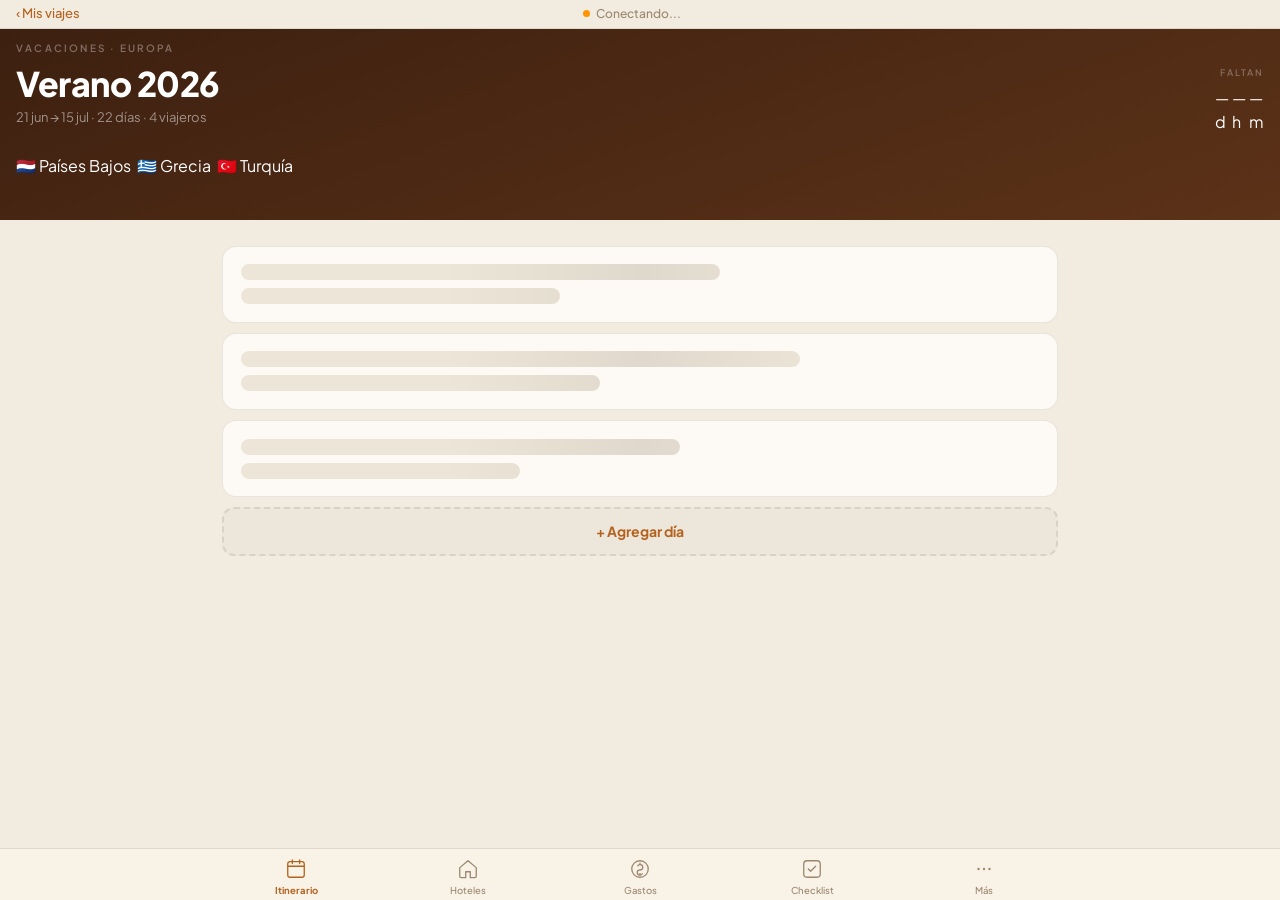
==== commit b83fa3f7: "feat: activity feed - log and display recent changes by all travelers" ====
--- a/app.html
+++ b/app.html
@@ -120,6 +120,13 @@
     <div class="sep-body closed">
       <div class="frow"><label>Asientos</label><input id="v-asientos" placeholder="Ej: ER 14A · JN 14B · VS 15A · GG 15B"></div>
       <div class="frow"><label>Notas</label><textarea id="v-notas" placeholder="Check-in online, millas, upgrade..."></textarea></div>
+      <div class="frow">
+        <label>Link boarding pass / documento</label>
+        <input type="url" id="ev-doc-link" placeholder="https://... (boarding pass, reserva, PDF)" style="font-size:16px">
+      </div>
+      <div class="frow" id="ev-doc-link-preview" style="display:none">
+        <a id="ev-doc-link-btn" href="#" target="_blank" style="font-size:13px;color:#007AFF;text-decoration:none;display:flex;align-items:center;gap:6px">📎 Abrir documento adjunto</a>
+      </div>
     </div>
     <input type="hidden" id="v-equipaje">
   </div>
@@ -372,56 +379,33 @@
 </div>
 
 <div class="hero">
-  <div class="hi">
-    <!-- Hidden legacy elements — kept for JS compatibility -->
-    <span id="hero-dest" style="display:none"></span>
-    <span id="hero-title" style="display:none"></span>
-
-    <div style="font-size:10px;font-weight:600;letter-spacing:.12em;text-transform:uppercase;color:rgba(255,255,255,.5);margin-bottom:10px">
-      Vacaciones en Europa
-    </div>
-
-    <div style="display:flex;align-items:flex-start;justify-content:space-between;gap:12px">
-
-      <div style="flex:1;min-width:0">
-
-        <div style="display:flex;gap:5px;flex-wrap:wrap;margin-bottom:8px">
-          <span style="font-size:11px;font-weight:600;padding:3px 10px;border-radius:20px;background:rgba(255,255,255,.13);color:rgba(255,255,255,.9)">Países Bajos</span>
-          <span style="font-size:11px;font-weight:600;padding:3px 10px;border-radius:20px;background:rgba(255,255,255,.13);color:rgba(255,255,255,.9)">Grecia</span>
-          <span style="font-size:11px;font-weight:600;padding:3px 10px;border-radius:20px;background:rgba(255,255,255,.13);color:rgba(255,255,255,.9)">Turquía</span>
-        </div>
-
-        <div style="font-size:32px;font-weight:700;color:#fff;letter-spacing:-.8px;line-height:1;margin-bottom:10px">
-          Verano 2026
-        </div>
-
-        <p class="hero-sub" id="hero-sub-txt" style="margin-bottom:16px">
-          21 jun → 15 jul · 22 días · 4 viajeros
-        </p>
-
-        <div class="travelers" id="tvl-list"></div>
-
-      </div>
-
-      <div style="flex-shrink:0;display:flex;gap:4px;align-items:flex-start;margin-top:2px" id="countdown-wrap">
-        <div style="background:rgba(255,255,255,.11);border-radius:10px;padding:6px 8px;text-align:center;border:.5px solid rgba(255,255,255,.12);min-width:36px">
-          <div style="font-size:19px;font-weight:700;color:#fff;line-height:1;letter-spacing:-.5px" id="cd-dias">—</div>
-          <div style="font-size:8px;font-weight:600;letter-spacing:.08em;text-transform:uppercase;color:rgba(255,255,255,.4);margin-top:2px">días</div>
-        </div>
-        <div style="font-size:15px;font-weight:300;color:rgba(255,255,255,.25);padding-top:6px">:</div>
-        <div style="background:rgba(255,255,255,.11);border-radius:10px;padding:6px 8px;text-align:center;border:.5px solid rgba(255,255,255,.12);min-width:36px">
-          <div style="font-size:19px;font-weight:700;color:#fff;line-height:1;letter-spacing:-.5px" id="cd-horas">—</div>
-          <div style="font-size:8px;font-weight:600;letter-spacing:.08em;text-transform:uppercase;color:rgba(255,255,255,.4);margin-top:2px">hs</div>
-        </div>
-        <div style="font-size:15px;font-weight:300;color:rgba(255,255,255,.25);padding-top:6px">:</div>
-        <div style="background:rgba(255,255,255,.11);border-radius:10px;padding:6px 8px;text-align:center;border:.5px solid rgba(255,255,255,.12);min-width:36px">
-          <div style="font-size:19px;font-weight:700;color:#fff;line-height:1;letter-spacing:-.5px" id="cd-mins">—</div>
-          <div style="font-size:8px;font-weight:600;letter-spacing:.08em;text-transform:uppercase;color:rgba(255,255,255,.4);margin-top:2px">min</div>
-        </div>
-      </div>
-
-    </div>
-  </div>
+  <!-- legacy compat -->
+  <span id="hero-dest" style="display:none"></span>
+
+  <div style="font-size:10px;font-weight:600;letter-spacing:0.22em;text-transform:uppercase;color:rgba(255,255,255,0.35);margin-bottom:10px">VACACIONES · EUROPA</div>
+
+  <div style="display:flex;justify-content:space-between;align-items:flex-start;margin-bottom:18px">
+    <div>
+      <div style="font-size:34px;font-weight:800;color:#fff;line-height:1.05;letter-spacing:-0.5px;margin-bottom:7px" id="hero-title">Verano 2026</div>
+      <div id="hero-sub" class="hero-sub" style="font-size:13px;color:rgba(255,255,255,0.5);font-weight:400">21 jun → 15 jul · 22 días · 4 viajeros</div>
+    </div>
+    <div id="countdown-wrap">
+      <div style="font-size:9px;font-weight:600;letter-spacing:0.2em;text-transform:uppercase;color:rgba(255,255,255,0.3);margin-bottom:7px;text-align:right">Faltan</div>
+      <div style="display:flex;gap:3px">
+        <div class="cd-pill"><div class="cd-num" id="cd-dias">—</div><div class="cd-unit">d</div></div>
+        <div class="cd-pill"><div class="cd-num" id="cd-horas">—</div><div class="cd-unit">h</div></div>
+        <div class="cd-pill"><div class="cd-num" id="cd-mins">—</div><div class="cd-unit">m</div></div>
+      </div>
+    </div>
+  </div>
+
+  <div id="hero-pills" style="display:flex;gap:6px;margin-bottom:18px;flex-wrap:wrap">
+    <div class="dest-chip">🇳🇱 Países Bajos</div>
+    <div class="dest-chip">🇬🇷 Grecia</div>
+    <div class="dest-chip">🇹🇷 Turquía</div>
+  </div>
+
+  <div id="tvl-list" style="display:flex;align-items:center;gap:10px"></div>
 </div>
 
 <div class="ebanner" id="ebanner" style="display:none"></div>
@@ -429,20 +413,24 @@
 <div class="nav-wrap">
   <nav class="nav">
     <div class="ntab active" id="main-tab-it" onclick="showTab('it',this);resetMasTab()">
-      <svg class="ntab-icon" width="22" height="22" viewBox="0 0 24 24" fill="none" stroke="currentColor" stroke-width="1.5" stroke-linecap="round" stroke-linejoin="round"><rect x="3" y="4" width="18" height="17" rx="2.5"/><line x1="3" y1="9" x2="21" y2="9"/><line x1="8" y1="2" x2="8" y2="6"/><line x1="16" y1="2" x2="16" y2="6"/></svg>
-      Itinerario
+      <svg class="ntab-icon" width="22" height="22" viewBox="0 0 24 24" fill="none" stroke="currentColor" stroke-width="1.4" stroke-linecap="round" stroke-linejoin="round"><rect x="3" y="4" width="18" height="17" rx="2.5"/><line x1="3" y1="9" x2="21" y2="9"/><line x1="8" y1="2" x2="8" y2="6"/><line x1="16" y1="2" x2="16" y2="6"/></svg>
+      <span class="ntab-label">Itinerario</span>
     </div>
     <div class="ntab" id="main-tab-ht" onclick="showTab('ht',this);resetMasTab()">
-      <svg class="ntab-icon" width="22" height="22" viewBox="0 0 24 24" fill="none" stroke="currentColor" stroke-width="1.5" stroke-linecap="round" stroke-linejoin="round"><path d="M3 10.5L12 3L21 10.5V20a1.5 1.5 0 01-1.5 1.5h-5V15h-5v6.5H4.5A1.5 1.5 0 013 20V10.5z"/></svg>
-      Hoteles
+      <svg class="ntab-icon" width="22" height="22" viewBox="0 0 24 24" fill="none" stroke="currentColor" stroke-width="1.4" stroke-linecap="round" stroke-linejoin="round"><path d="M3 10.5L12 3L21 10.5V20a1.5 1.5 0 01-1.5 1.5h-5V15h-5v6.5H4.5A1.5 1.5 0 013 20V10.5z"/></svg>
+      <span class="ntab-label">Hoteles</span>
     </div>
     <div class="ntab" id="main-tab-gs" onclick="showTab('gs',this);resetMasTab()">
-      <svg class="ntab-icon" width="22" height="22" viewBox="0 0 24 24" fill="none" stroke="currentColor" stroke-width="1.5" stroke-linecap="round" stroke-linejoin="round"><circle cx="12" cy="12" r="9"/><path d="M9.5 8.5c.7-.9 1.5-1.3 2.5-1.3 1.8 0 3 1.2 3 2.8S13.8 13 12 13s-3 1.2-3 2.8 1.2 2.8 3 2.8c1 0 1.8-.4 2.5-1.3"/><line x1="12" y1="5.5" x2="12" y2="7"/><line x1="12" y1="17" x2="12" y2="18.5"/></svg>
-      Gastos
+      <svg class="ntab-icon" width="22" height="22" viewBox="0 0 24 24" fill="none" stroke="currentColor" stroke-width="1.4" stroke-linecap="round"><circle cx="12" cy="12" r="9"/><path d="M9.5 8.5c.7-.9 1.5-1.3 2.5-1.3 1.8 0 3 1.2 3 2.8S13.8 13 12 13s-3 1.2-3 2.8 1.2 2.8 3 2.8c1 0 1.8-.4 2.5-1.3"/><line x1="12" y1="5.5" x2="12" y2="7"/><line x1="12" y1="17" x2="12" y2="18.5"/></svg>
+      <span class="ntab-label">Gastos</span>
+    </div>
+    <div class="ntab" id="main-tab-ck" onclick="showTab('ck',this);resetMasTab()">
+      <svg class="ntab-icon" width="22" height="22" viewBox="0 0 24 24" fill="none" stroke="currentColor" stroke-width="1.4" stroke-linecap="round" stroke-linejoin="round"><rect x="3" y="3" width="18" height="18" rx="3.5"/><polyline points="8 12 10.5 14.5 16 9"/></svg>
+      <span class="ntab-label">Checklist</span>
     </div>
     <div class="ntab" id="main-tab-mas" onclick="toggleMasMenu(event,this)">
-      <svg class="ntab-icon" width="22" height="22" viewBox="0 0 24 24" fill="none"><circle cx="6" cy="12" r="1.8" fill="currentColor"/><circle cx="12" cy="12" r="1.8" fill="currentColor"/><circle cx="18" cy="12" r="1.8" fill="currentColor"/></svg>
-      Más
+      <svg class="ntab-icon" width="22" height="22" viewBox="0 0 24 24" fill="none"><circle cx="6" cy="12" r="1.3" fill="currentColor"/><circle cx="12" cy="12" r="1.3" fill="currentColor"/><circle cx="18" cy="12" r="1.3" fill="currentColor"/></svg>
+      <span class="ntab-label">Más</span>
     </div>
   </nav>
 </div>
@@ -453,6 +441,7 @@
   <div class="mas-item" onclick="showTabMas('ft','Fotos')">Fotos</div>
   <div class="mas-item" onclick="showTabMas('pr','Perfiles')">Perfiles</div>
   <div class="mas-item" onclick="showTabMas('rs','Resumen');initResumen()">Resumen</div>
+  <div class="mas-item" onclick="showTabMas('ac','Actividad')">🔔 Actividad</div>
   <div style="border-top:.5px solid rgba(60,60,67,.1);margin:4px 0"></div>
   <div class="mas-item mas-item-blue" id="etab" onclick="toggleEdit(this);closeMasMenu()">Editar</div>
 </div>
@@ -518,6 +507,18 @@
     <p style="font-size:13px;color:var(--muted);margin-bottom:1rem;font-weight:500">Tocá la foto para cambiarla. Completá tu perfil para que el grupo te conozca mejor.</p>
     <div id="profiles-wrap"><div class="loading">Cargando perfiles...</div></div>
   </section>
+  <section id="tab-ac" class="section">
+    <div style="font-size:11px;font-weight:600;letter-spacing:.08em;text-transform:uppercase;color:rgba(60,60,67,.45);padding:16px 16px 8px">Actividad reciente</div>
+    <div style="background:#fff;border-radius:12px;margin:0 14px;overflow:hidden">
+      <div id="feed-activity">
+        <div style="text-align:center;padding:32px 16px;color:rgba(60,60,67,.4);font-size:14px">Cargando actividad...</div>
+      </div>
+    </div>
+    <div style="text-align:center;padding:12px">
+      <button onclick="clearOldActivity()" style="font-size:12px;color:rgba(60,60,67,.4);background:none;border:none;cursor:pointer">Limpiar actividad antigua</button>
+    </div>
+  </section>
+
   <section id="tab-gs" class="section">
     <button class="gasto-refresh" onclick="calcGastos()">🔄 Actualizar resumen de gastos</button>
     <div id="gastos-wrap"><div class="loading">Tocá "Actualizar" para calcular los gastos del viaje.</div></div>
